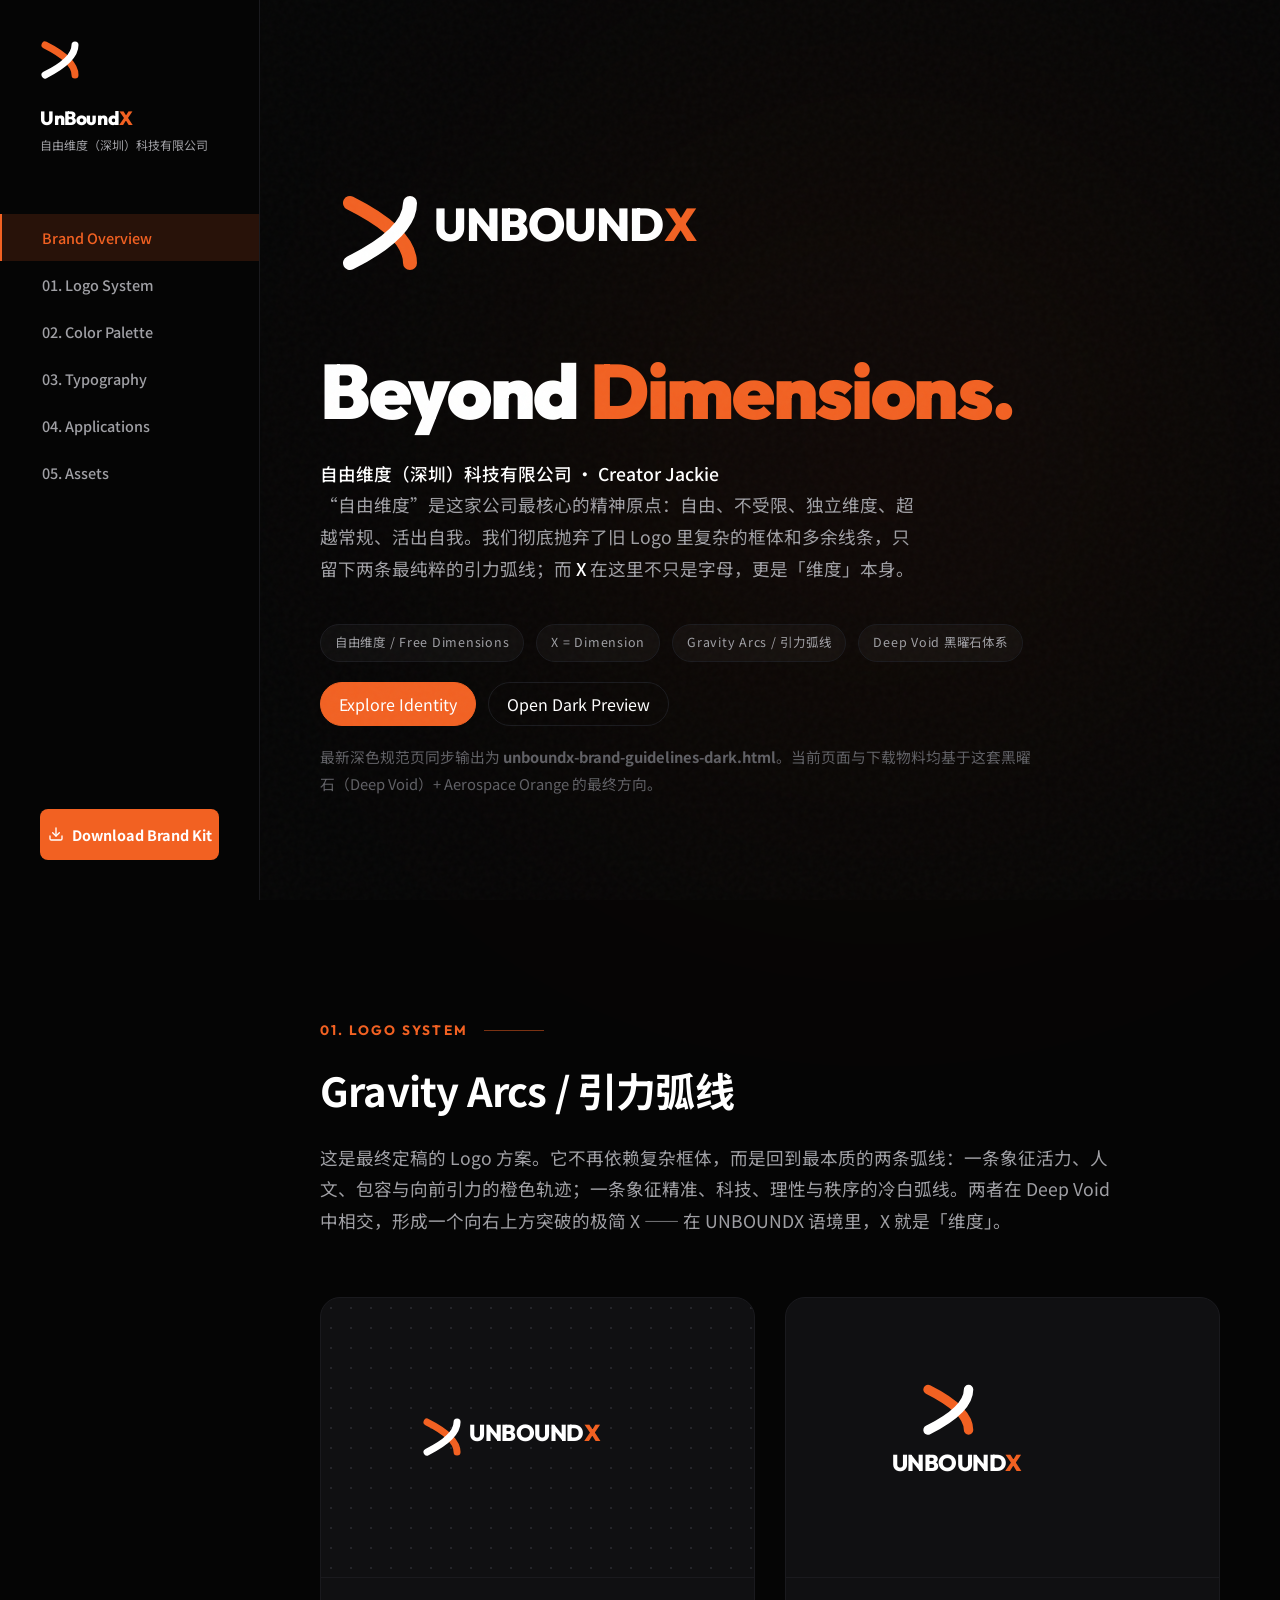
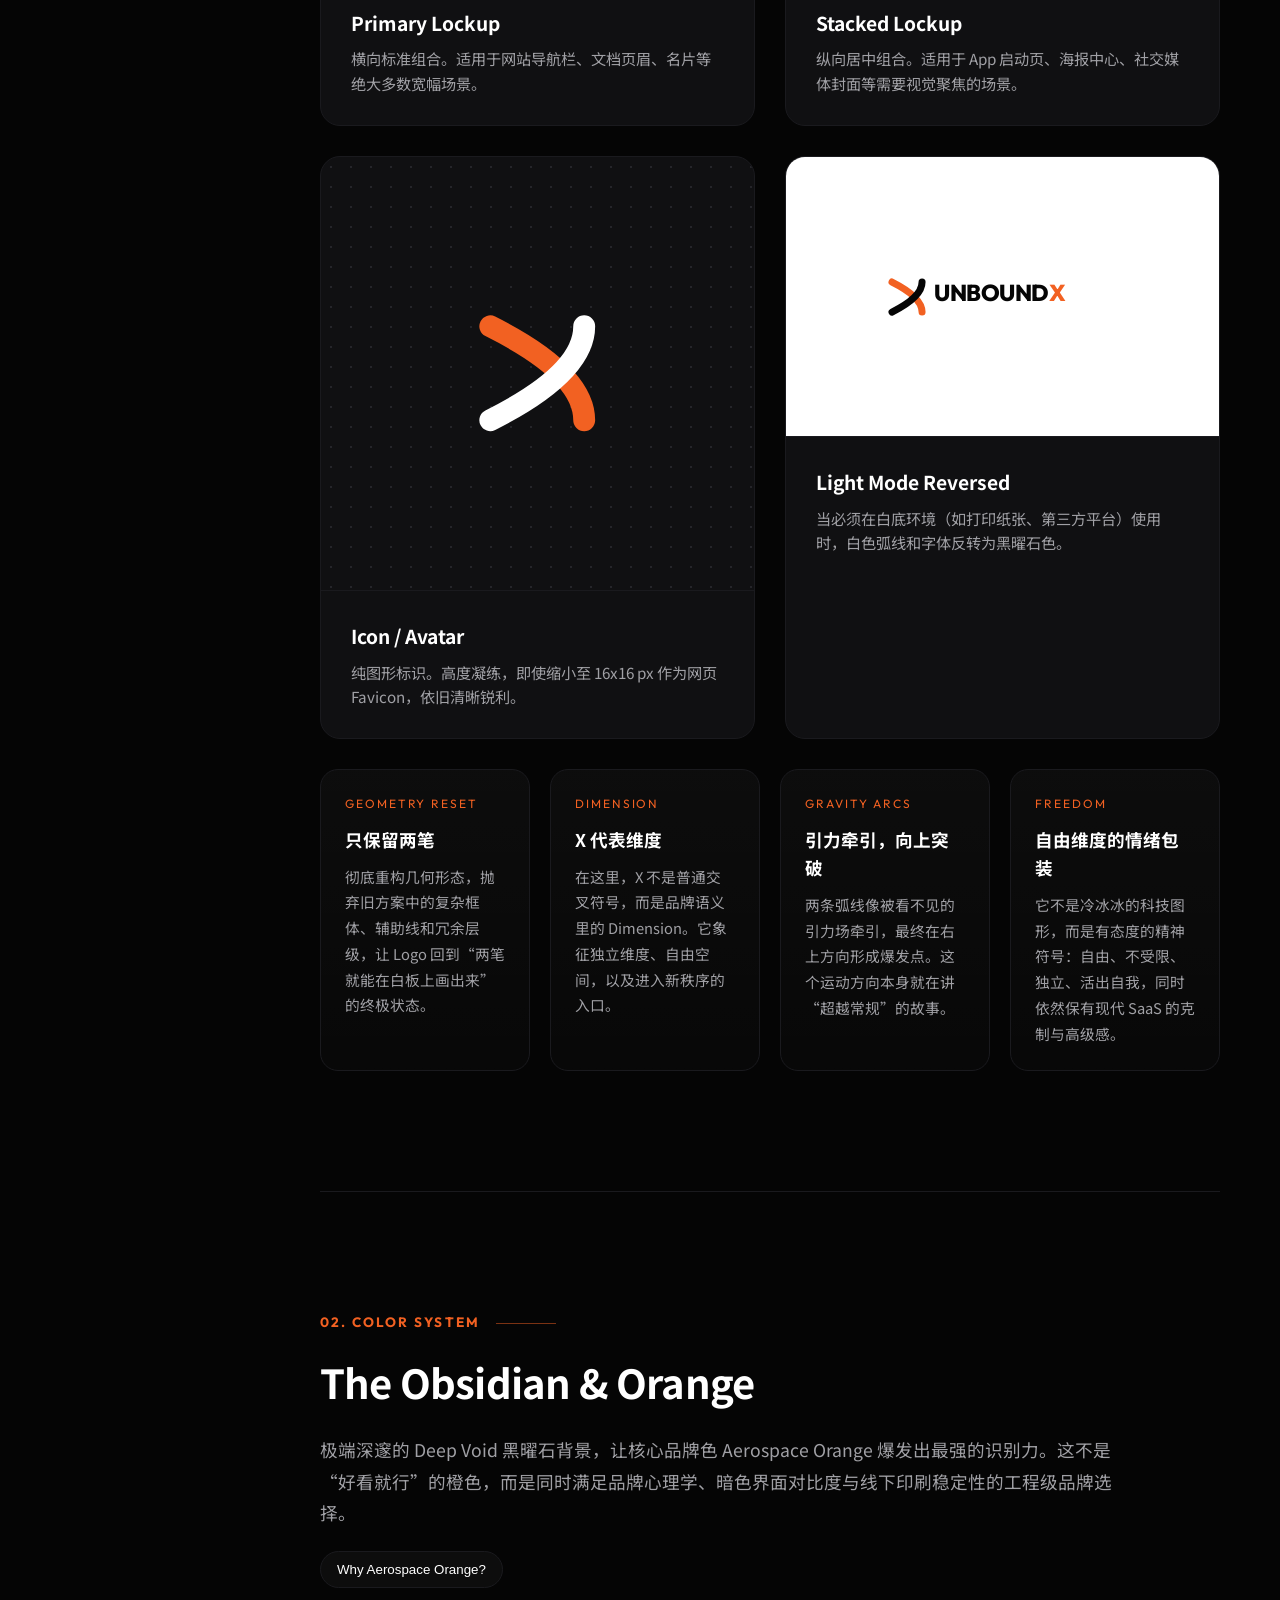
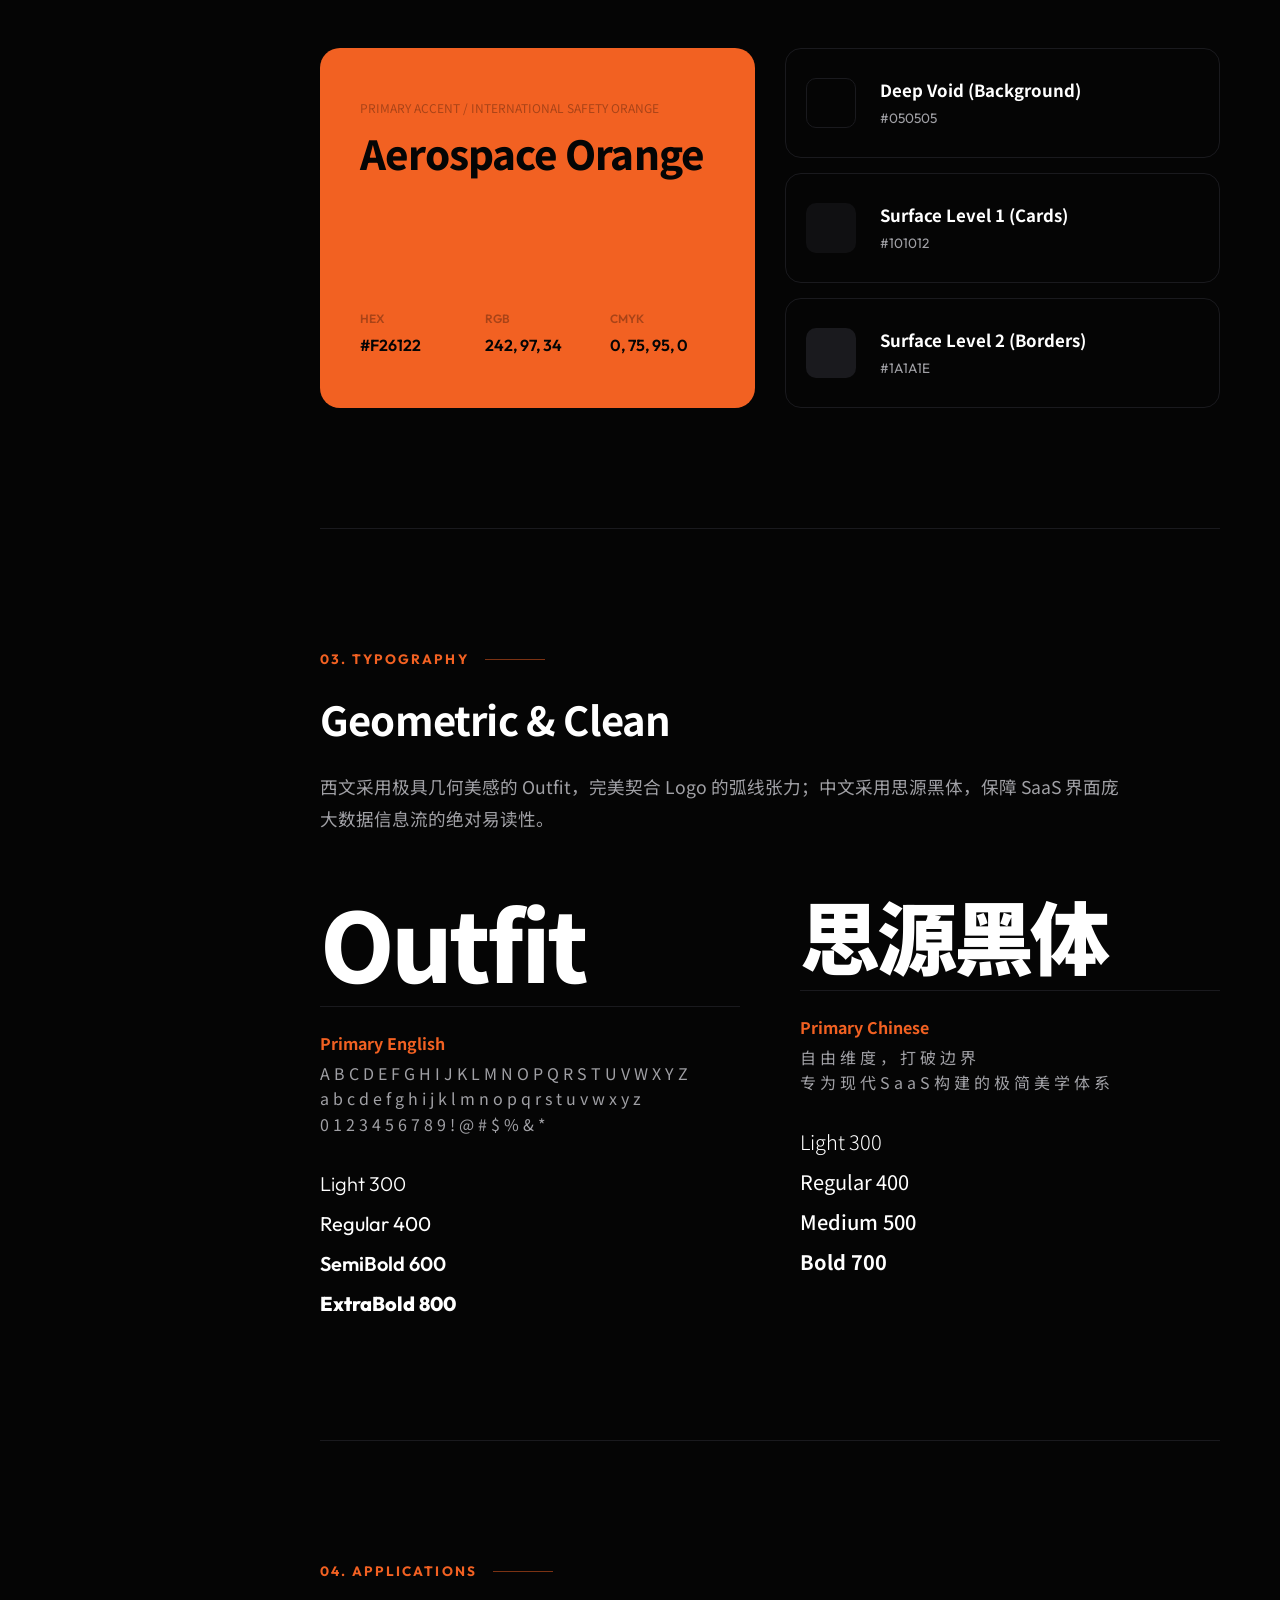
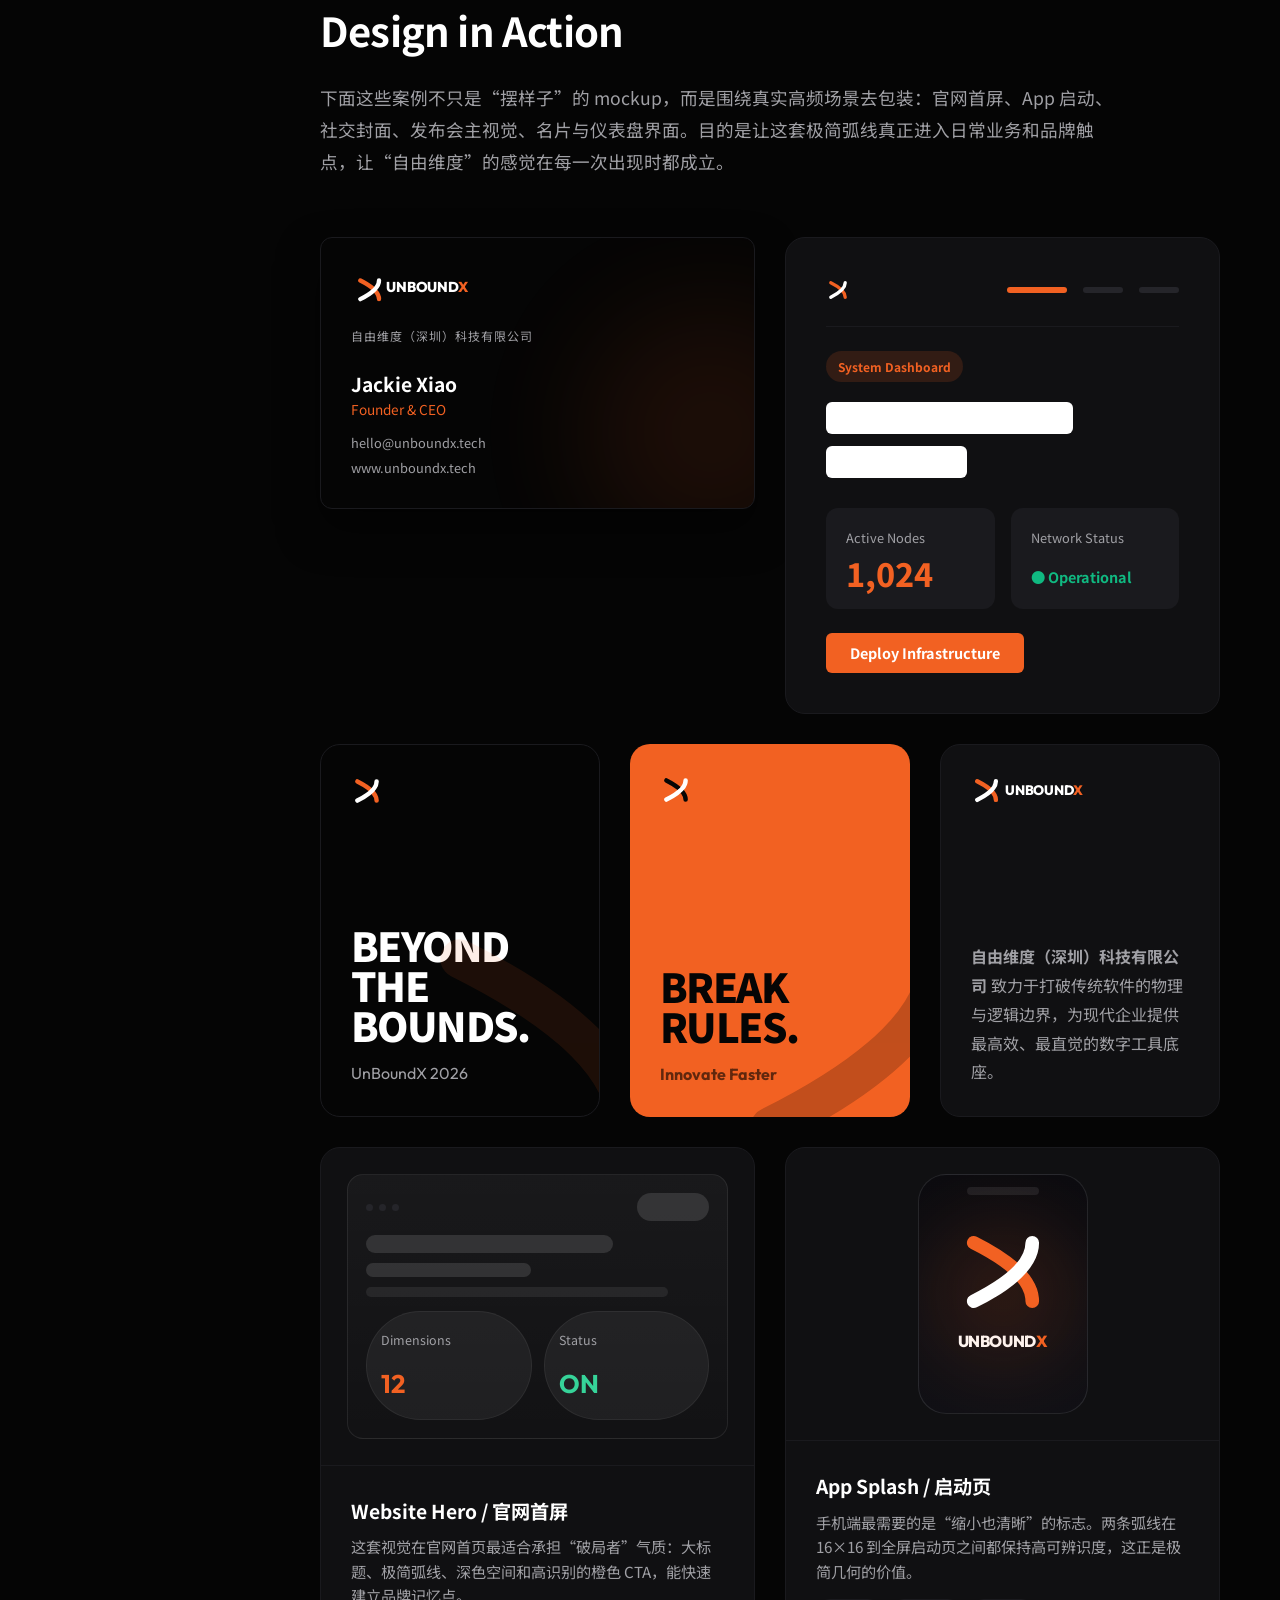
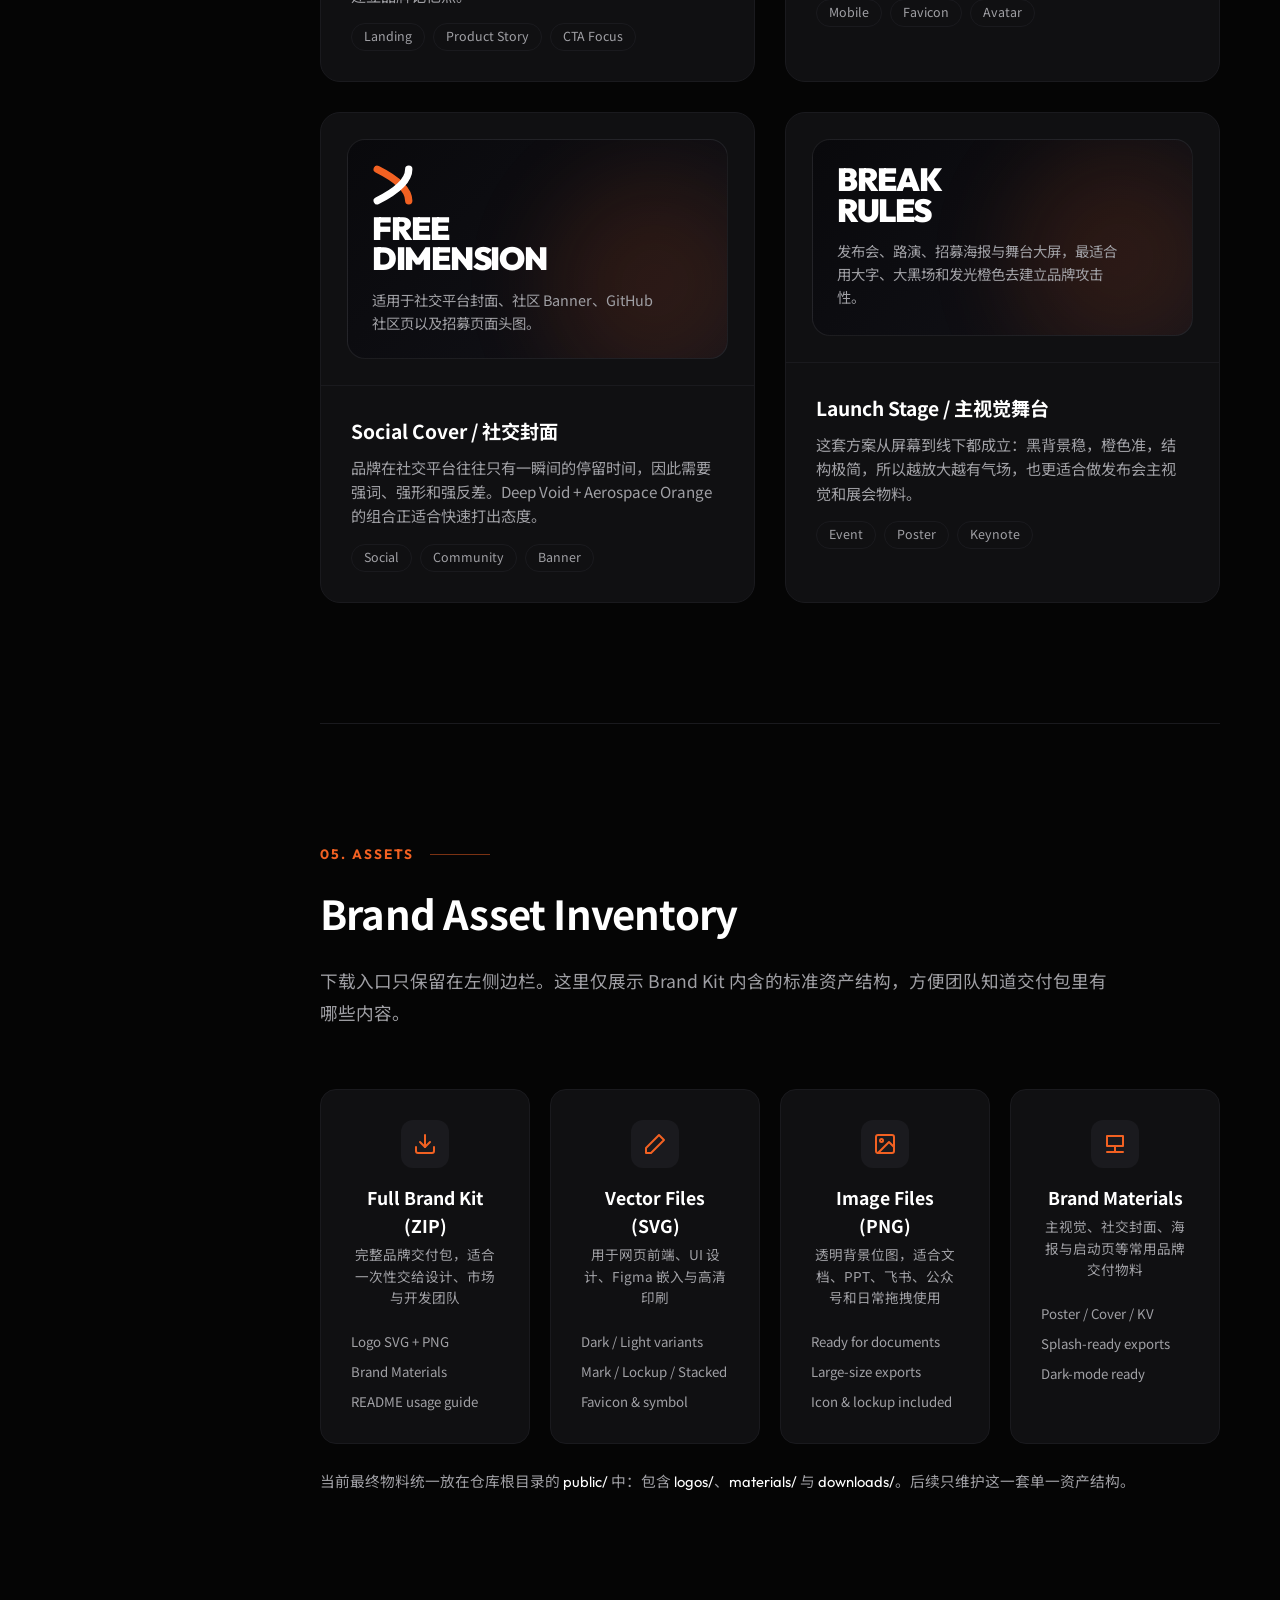
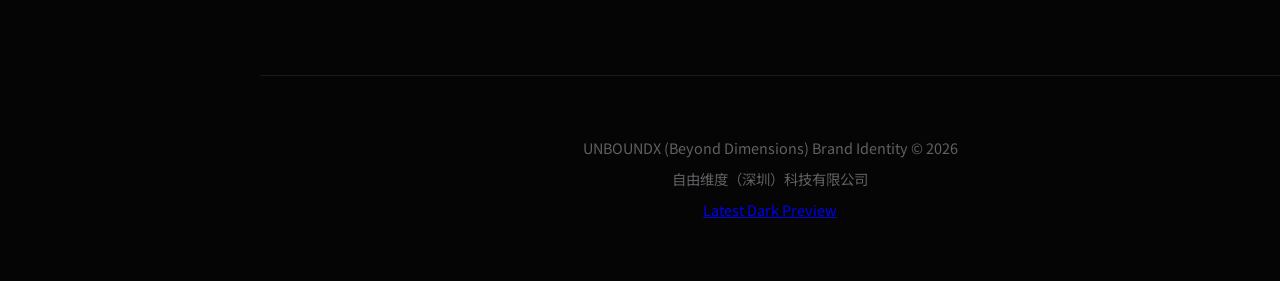
==== public/index.html @ 0da14119 "fix: sync deploy pages into public output" ====
<!DOCTYPE html>
<html lang="zh-CN">
<head>
  <meta charset="UTF-8">
  <meta name="viewport" content="width=device-width, initial-scale=1.0">
  <title>UNBOUNDX 自由维度 | Gravity Arcs Brand Guidelines</title>
  <meta name="description" content="UNBOUNDX 自由维度深色品牌规范：Gravity Arcs 引力弧线 Logo、Aerospace Orange 色彩体系、应用案例与完整 Brand Kit 下载。">
  <link rel="icon" href="./favicon.svg" type="image/svg+xml">
  <link rel="preconnect" href="https://fonts.googleapis.com">
  <link rel="preconnect" href="https://fonts.gstatic.com" crossorigin>
  <link href="https://fonts.googleapis.com/css2?family=Outfit:wght@300;400;500;700;800;900&family=Noto+Sans+SC:wght@300;400;500;700;900&display=swap" rel="stylesheet">
  <style>
    :root {
      /* Brand Core Colors */
      --brand-accent: #F26122; /* Aerospace Orange */
      --brand-accent-glow: rgba(242, 97, 34, 0.15);
      
      /* Dark Theme Architecture */
      --bg-void: #050505;     /* Purest dark background */
      --surface-1: #101012;   /* Elevated cards */
      --surface-2: #1A1A1E;   /* Borders, inputs, subtle dividers */
      --surface-3: #25252A;   /* Hover states */
      
      /* Text Colors */
      --text-primary: #FFFFFF;
      --text-secondary: #A0A0A5;
      --text-tertiary: #606065;
      
      /* Typography */
      --font-en: 'Outfit', -apple-system, BlinkMacSystemFont, sans-serif;
      --font-cn: 'Noto Sans SC', -apple-system, BlinkMacSystemFont, sans-serif;
      
      --max-width: 1200px;
      --sidebar-width: 260px;
    }

    * { box-sizing: border-box; margin: 0; padding: 0; }
    html { scroll-behavior: smooth; }

    body {
      font-family: var(--font-cn);
      background-color: var(--bg-void);
      color: var(--text-primary);
      line-height: 1.6;
      -webkit-font-smoothing: antialiased;
      overflow-x: hidden;
      display: flex;
    }

    /* Subtle Film Grain Noise for SaaS Premium Texture */
    body::before {
      content: ""; 
      position: fixed; inset: 0;
      background-image: url("data:image/svg+xml,%3Csvg viewBox='0 0 200 200' xmlns='http://www.w3.org/2000/svg'%3E%3Cfilter id='noiseFilter'%3E%3CfeTurbulence type='fractalNoise' baseFrequency='0.85' numOctaves='3' stitchTiles='stitch'/%3E%3C/filter%3E%3Crect width='100%25' height='100%25' filter='url(%23noiseFilter)' opacity='0.03'/%3E%3C/svg%3E");
      pointer-events: none; z-index: 50;
    }

    /* === Sidebar Navigation === */
    .sidebar {
      width: var(--sidebar-width);
      height: 100vh;
      position: fixed;
      top: 0; left: 0;
      background: var(--bg-void);
      border-right: 1px solid var(--surface-2);
      padding: 40px 0;
      display: flex;
      flex-direction: column;
      z-index: 100;
    }

    .sidebar-brand {
      padding: 0 40px;
      margin-bottom: 60px;
    }

    .sidebar-brand svg {
      width: 40px; height: 40px;
      margin-bottom: 16px;
    }

    .sidebar-brand-name {
      font-family: var(--font-en);
      font-size: 1.2rem; font-weight: 800;
      letter-spacing: -0.02em;
    }
    .sidebar-brand-name span { color: var(--brand-accent); }
    .sidebar-brand-sub {
      font-size: 0.75rem; color: var(--text-secondary);
      margin-top: 4px; line-height: 1.4;
    }

    .nav-menu {
      list-style: none;
      display: flex; flex-direction: column;
      flex: 1;
    }

    .nav-item a {
      display: block;
      padding: 12px 40px;
      color: var(--text-secondary);
      text-decoration: none;
      font-size: 0.9rem;
      font-weight: 500;
      transition: all 0.2s ease;
      border-left: 2px solid transparent;
    }

    .nav-item a:hover {
      color: var(--text-primary);
      background: var(--surface-1);
    }

    .nav-item a.active {
      color: var(--brand-accent);
      border-left-color: var(--brand-accent);
      background: var(--brand-accent-glow);
    }

    .sidebar-footer {
      padding: 0 40px;
      margin-top: auto;
    }

    .btn-download {
      display: flex; align-items: center; justify-content: center; gap: 8px;
      width: 100%; padding: 14px 0;
      background: var(--brand-accent); color: var(--text-primary);
      border-radius: 8px; font-weight: 700; font-size: 0.9rem;
      text-decoration: none; transition: background 0.2s;
    }
    .btn-download:hover { background: #D9541B; }

    /* === Main Content Area === */
    .main-content {
      margin-left: var(--sidebar-width);
      flex: 1;
      position: relative;
      z-index: 1;
    }

    .container {
      max-width: var(--max-width);
      margin: 0 auto; padding: 0 60px;
    }

    /* === Hero Section === */
    .hero {
      min-height: 100vh;
      display: flex; flex-direction: column;
      justify-content: center; align-items: flex-start;
      position: relative;
      padding-top: 60px;
    }

    .hero::after {
      content: ''; position: absolute;
      width: 600px; height: 600px;
      background: var(--brand-accent);
      filter: blur(200px); opacity: 0.08;
      z-index: -1; top: 50%; right: 10%;
      transform: translateY(-50%);
      border-radius: 50%;
    }

    .hero-logo-stage {
      width: 100%; max-width: 500px;
      margin-bottom: 40px;
    }

    .hero-title {
      font-family: var(--font-en);
      font-size: clamp(3rem, 6vw, 5.5rem);
      font-weight: 900; letter-spacing: -0.03em;
      line-height: 1.1; margin-bottom: 24px;
    }
    
    .hero-title span { color: var(--brand-accent); }

    .hero-subtitle {
      font-size: 1.1rem; color: var(--text-secondary);
      line-height: 1.8; max-width: 600px;
      font-weight: 400; margin-bottom: 40px;
    }
    .hero-subtitle strong { color: var(--text-primary); font-weight: 500; }
    .hero-pills,
    .hero-actions {
      display: flex;
      flex-wrap: wrap;
      gap: 12px;
    }
    .hero-pills {
      margin-bottom: 20px;
    }
    .hero-pill {
      padding: 8px 14px;
      border-radius: 999px;
      border: 1px solid var(--surface-2);
      background: rgba(255,255,255,0.03);
      color: var(--text-secondary);
      font-size: 0.78rem;
      letter-spacing: 0.06em;
    }
    .hero-actions {
      margin-bottom: 18px;
    }
    .hero-link {
      display: inline-flex;
      align-items: center;
      justify-content: center;
      min-height: 44px;
      padding: 0 18px;
      border-radius: 999px;
      border: 1px solid var(--surface-2);
      color: var(--text-primary);
      text-decoration: none;
      background: transparent;
      transition: all 0.2s ease;
    }
    .hero-link:hover {
      background: var(--surface-2);
    }
    .hero-link-primary {
      background: var(--brand-accent);
      border-color: var(--brand-accent);
      color: var(--text-primary);
    }
    .hero-link-primary:hover {
      background: #D9541B;
      border-color: #D9541B;
    }
    .hero-note {
      max-width: 720px;
      color: var(--text-tertiary);
      font-size: 0.92rem;
      line-height: 1.8;
    }

    /* === Section General === */
    section { padding: 120px 0; border-bottom: 1px solid var(--surface-2); }
    
    .section-header { margin-bottom: 60px; }
    
    .section-tag {
      font-family: var(--font-en);
      font-size: 0.85rem; font-weight: 700;
      color: var(--brand-accent); letter-spacing: 0.15em;
      text-transform: uppercase; margin-bottom: 16px;
      display: flex; align-items: center; gap: 16px;
    }
    .section-tag::after { content: ''; height: 1px; width: 60px; background: var(--brand-accent); opacity: 0.5; }
    
    .section-title {
      font-size: 2.5rem; font-weight: 700;
      letter-spacing: -0.02em; margin-bottom: 20px;
    }
    
    .section-desc {
      font-size: 1.1rem; color: var(--text-secondary);
      max-width: 800px; line-height: 1.8;
    }
    .section-utility {
      margin-top: 22px;
    }
    .info-button {
      appearance: none;
      border: 1px solid var(--surface-2);
      background: rgba(255,255,255,0.03);
      color: var(--text-primary);
      padding: 10px 16px;
      border-radius: 999px;
      cursor: pointer;
      transition: all 0.2s ease;
    }
    .info-button:hover {
      border-color: var(--brand-accent);
      color: var(--brand-accent);
    }

    /* === Logo System === */
    .logo-grid {
      display: grid; grid-template-columns: repeat(2, 1fr); gap: 30px;
    }
    .story-grid {
      display: grid;
      grid-template-columns: repeat(4, 1fr);
      gap: 20px;
      margin-top: 30px;
    }
    .story-card {
      background: linear-gradient(180deg, rgba(255,255,255,0.03), rgba(255,255,255,0.01));
      border: 1px solid var(--surface-2);
      border-radius: 18px;
      padding: 24px;
    }
    .story-kicker {
      color: var(--brand-accent);
      font-size: 0.75rem;
      letter-spacing: 0.16em;
      text-transform: uppercase;
      font-family: var(--font-en);
      margin-bottom: 12px;
    }
    .story-title {
      font-size: 1.1rem;
      font-weight: 700;
      margin-bottom: 10px;
    }
    .story-copy {
      color: var(--text-secondary);
      font-size: 0.92rem;
      line-height: 1.75;
    }
    
    .card {
      background: var(--surface-1);
      border: 1px solid var(--surface-2);
      border-radius: 20px; overflow: hidden;
      display: flex; flex-direction: column;
    }
    
    .card-stage {
      padding: 60px; display: flex;
      justify-content: center; align-items: center;
      border-bottom: 1px solid var(--surface-2);
      min-height: 280px; position: relative;
    }

    .card-stage.pattern-bg {
      background-image: radial-gradient(var(--surface-3) 1px, transparent 1px);
      background-size: 20px 20px;
    }

    .card-info { padding: 30px; }
    
    .card-title { font-size: 1.2rem; font-weight: 700; margin-bottom: 8px; }
    .card-desc { color: var(--text-secondary); font-size: 0.95rem; line-height: 1.6; }

    /* === Color System === */
    .color-grid { display: grid; grid-template-columns: 1fr 1fr; gap: 30px; }

    .color-main-card {
      background: var(--brand-accent); border-radius: 20px;
      padding: 50px 40px; color: var(--bg-void);
      display: flex; flex-direction: column; justify-content: space-between;
      min-height: 360px;
    }
    
    .color-main-name { font-size: 2.5rem; font-weight: 800; letter-spacing: -0.02em; }
    
    .color-values {
      display: grid; grid-template-columns: repeat(3, 1fr); gap: 20px;
      font-family: var(--font-en); font-weight: 600; font-size: 1rem;
    }
    .color-val-label { font-size: 0.75rem; text-transform: uppercase; opacity: 0.6; margin-bottom: 4px; }

    .color-neutrals { display: grid; grid-template-rows: repeat(3, 1fr); gap: 15px; }
    
    .neutral-row {
      border-radius: 16px; border: 1px solid var(--surface-2);
      display: flex; align-items: center; padding: 20px;
    }
    .neutral-swatch { width: 50px; height: 50px; border-radius: 10px; margin-right: 24px; }
    .neutral-info { flex: 1; }
    .neutral-name { font-weight: 700; font-size: 1.05rem; margin-bottom: 4px; }
    .neutral-hex { font-family: var(--font-en); color: var(--text-secondary); font-size: 0.85rem; }

    /* === Typography === */
    .typo-section { display: grid; grid-template-columns: 1fr 1fr; gap: 60px; }
    
    .typo-display {
      font-size: 6rem; line-height: 1; font-weight: 800;
      letter-spacing: -0.04em; color: var(--text-primary);
      margin-bottom: 16px;
    }
    
    .typo-display.cn { font-size: 5rem; font-weight: 900; }
    
    .typo-details {
      display: flex; justify-content: space-between;
      padding-top: 24px; border-top: 1px solid var(--surface-2);
    }
    
    .typo-weights {
      display: flex; flex-direction: column; gap: 8px;
      font-size: 1.25rem;
    }

    /* === Design Language & UI === */
    .ui-grid { display: grid; grid-template-columns: 1fr 1fr; gap: 30px; }
    
    .ui-card {
      background: var(--surface-1); border: 1px solid var(--surface-2);
      border-radius: 20px; padding: 40px; position: relative; overflow: hidden;
    }

    /* Mockup Elements */
    .mock-header {
      display: flex; justify-content: space-between; align-items: center;
      padding-bottom: 24px; border-bottom: 1px solid var(--surface-2); margin-bottom: 24px;
    }
    .mock-nav { display: flex; gap: 16px; }
    .mock-nav-item { width: 40px; height: 6px; background: var(--surface-3); border-radius: 3px; }
    .mock-nav-item.active { background: var(--brand-accent); width: 60px; }
    
    .mock-badge { 
      display: inline-block; padding: 6px 12px; border-radius: 20px;
      background: var(--brand-accent-glow); color: var(--brand-accent);
      font-size: 0.75rem; font-weight: 700; margin-bottom: 20px;
    }
    .mock-h1 { width: 70%; height: 32px; background: var(--text-primary); border-radius: 6px; margin-bottom: 12px; }
    .mock-h1.short { width: 40%; }
    .mock-p { width: 60%; height: 10px; background: var(--text-secondary); border-radius: 5px; margin-bottom: 10px; }
    
    .mock-btn { 
      display: inline-flex; align-items: center; justify-content: center;
      padding: 0 24px; height: 40px; border-radius: 6px;
      background: var(--brand-accent); color: var(--text-primary);
      font-weight: 700; font-size: 0.9rem; margin-top: 24px;
    }

    .mock-card-grid { display: grid; grid-template-columns: 1fr 1fr; gap: 16px; margin-top: 30px; }
    .mock-stat { 
      background: var(--surface-2); padding: 20px; border-radius: 12px;
      display: flex; flex-direction: column; gap: 8px;
    }
    .mock-stat-num { font-size: 2rem; font-weight: 800; color: var(--brand-accent); line-height: 1; }
    .mock-stat-label { color: var(--text-secondary); font-size: 0.8rem; }

    /* Business Card Mockup */
    .biz-card {
      width: 100%; aspect-ratio: 1.6;
      background: var(--bg-void); border: 1px solid var(--surface-2);
      border-radius: 12px; padding: 30px;
      display: flex; flex-direction: column; justify-content: space-between;
      position: relative; overflow: hidden;
      box-shadow: 0 20px 40px rgba(0,0,0,0.5);
    }
    .biz-card::after {
      content: ''; position: absolute; right: -20%; bottom: -20%;
      width: 60%; aspect-ratio: 1; border-radius: 50%;
      background: var(--brand-accent); filter: blur(60px); opacity: 0.1;
    }

    /* === Posters === */
    .poster-grid { display: grid; grid-template-columns: repeat(3, 1fr); gap: 30px; }
    .poster {
      aspect-ratio: 3/4; border-radius: 20px; overflow: hidden;
      position: relative; display: flex; flex-direction: column;
      padding: 30px; border: 1px solid var(--surface-2);
    }
    .poster-1 { background: var(--bg-void); }
    .poster-2 { background: var(--brand-accent); color: var(--bg-void); border: none; }
    .poster-3 { background: var(--surface-1); }

    .poster-logo { width: 32px; margin-bottom: auto; }
    .poster-title { font-size: 2.5rem; font-weight: 900; line-height: 1; letter-spacing: -0.04em; margin-bottom: 16px; }
    .poster-graphic { position: absolute; right: -20%; bottom: -10%; width: 80%; opacity: 0.1; }
    .poster-2 .poster-graphic { opacity: 0.2; stroke: var(--bg-void); }
    .case-grid {
      display: grid;
      grid-template-columns: repeat(2, 1fr);
      gap: 30px;
      margin-top: 30px;
    }
    .case-preview {
      min-height: 250px;
      align-items: stretch;
      padding: 26px;
    }
    .case-tags {
      display: flex;
      flex-wrap: wrap;
      gap: 8px;
      margin-top: 16px;
    }
    .case-tag {
      display: inline-flex;
      align-items: center;
      height: 28px;
      padding: 0 12px;
      border-radius: 999px;
      border: 1px solid var(--surface-2);
      color: var(--text-secondary);
      font-size: 0.78rem;
    }
    .mini-shell {
      width: 100%;
      height: 100%;
      border-radius: 16px;
      border: 1px solid rgba(255,255,255,0.08);
      background: linear-gradient(180deg, rgba(255,255,255,0.04), rgba(255,255,255,0.01));
      padding: 18px;
      display: flex;
      flex-direction: column;
      gap: 14px;
      justify-content: space-between;
    }
    .mini-topline {
      display: flex;
      justify-content: space-between;
      align-items: center;
      gap: 12px;
    }
    .mini-dots {
      display: flex;
      gap: 6px;
    }
    .mini-dots span {
      width: 7px;
      height: 7px;
      border-radius: 50%;
      background: var(--surface-3);
    }
    .mini-lines {
      display: grid;
      gap: 10px;
    }
    .mini-lines span,
    .mini-stat,
    .mini-chip {
      border-radius: 999px;
      background: rgba(255,255,255,0.12);
    }
    .mini-lines span:nth-child(1) { width: 72%; height: 18px; }
    .mini-lines span:nth-child(2) { width: 48%; height: 14px; }
    .mini-lines span:nth-child(3) { width: 88%; height: 10px; opacity: 0.6; }
    .mini-stat-grid {
      display: grid;
      grid-template-columns: repeat(2, 1fr);
      gap: 12px;
    }
    .mini-stat {
      min-height: 86px;
      padding: 14px;
      background: rgba(255,255,255,0.06);
      border: 1px solid rgba(255,255,255,0.06);
    }
    .mini-stat strong {
      display: block;
      color: var(--brand-accent);
      font-family: var(--font-en);
      font-size: 1.6rem;
      margin-top: 12px;
    }
    .mini-stat span {
      color: var(--text-secondary);
      font-size: 0.78rem;
    }
    .phone-shell {
      width: 170px;
      height: 240px;
      margin: 0 auto;
      border-radius: 28px;
      border: 1px solid rgba(255,255,255,0.1);
      background: linear-gradient(180deg, #0C0C10, #111116);
      padding: 18px;
      display: flex;
      flex-direction: column;
      align-items: center;
      justify-content: center;
      gap: 18px;
      position: relative;
      overflow: hidden;
    }
    .phone-shell::before {
      content: "";
      position: absolute;
      top: 12px;
      left: 50%;
      transform: translateX(-50%);
      width: 72px;
      height: 8px;
      border-radius: 999px;
      background: rgba(255,255,255,0.08);
    }
    .phone-shell svg {
      width: 78px;
      position: relative;
      z-index: 1;
    }
    .phone-shell::after {
      content: "";
      position: absolute;
      width: 140px;
      height: 140px;
      border-radius: 50%;
      background: var(--brand-accent);
      opacity: 0.15;
      filter: blur(42px);
    }
    .cover-shell,
    .stage-shell {
      width: 100%;
      height: 100%;
      border-radius: 18px;
      padding: 24px;
      border: 1px solid rgba(255,255,255,0.08);
      position: relative;
      overflow: hidden;
      background: linear-gradient(135deg, #09090C 0%, #121218 100%);
    }
    .cover-shell::after,
    .stage-shell::after {
      content: "";
      position: absolute;
      right: -10%;
      bottom: -16%;
      width: 220px;
      height: 220px;
      border-radius: 50%;
      background: var(--brand-accent);
      opacity: 0.12;
      filter: blur(46px);
    }
    .cover-title,
    .stage-title {
      position: relative;
      z-index: 1;
      font-family: var(--font-en);
      font-size: 2rem;
      line-height: 0.95;
      font-weight: 900;
      letter-spacing: -0.04em;
      max-width: 8ch;
    }
    .cover-sub,
    .stage-sub {
      position: relative;
      z-index: 1;
      margin-top: 14px;
      color: var(--text-secondary);
      font-size: 0.9rem;
      max-width: 18rem;
    }

    /* === Downloads Section === */
    .download-grid {
      display: grid; grid-template-columns: repeat(4, 1fr); gap: 20px; margin-top: 40px;
    }
    .dl-card {
      background: var(--surface-1); border: 1px solid var(--surface-2);
      border-radius: 16px; padding: 30px; display: flex; flex-direction: column;
      align-items: center; text-align: center; gap: 16px;
      transition: border-color 0.2s;
    }
    .dl-card:hover { border-color: var(--brand-accent); }
    .dl-icon { width: 48px; height: 48px; background: var(--surface-2); border-radius: 12px; display: flex; align-items: center; justify-content: center; color: var(--brand-accent); }
    .dl-list {
      list-style: none;
      display: grid;
      gap: 8px;
      width: 100%;
      text-align: left;
      color: var(--text-secondary);
      font-size: 0.83rem;
      line-height: 1.65;
      margin-top: -4px;
    }
    .dl-note {
      margin-top: 24px;
      color: var(--text-secondary);
      font-size: 0.92rem;
      line-height: 1.8;
    }
    .dl-note code {
      font-family: var(--font-en);
      color: var(--text-primary);
    }
    .brand-dialog {
      width: min(820px, calc(100vw - 32px));
      border: 1px solid var(--surface-2);
      border-radius: 24px;
      padding: 0;
      background: var(--surface-1);
      color: var(--text-primary);
    }
    .brand-dialog::backdrop {
      background: rgba(0,0,0,0.74);
      backdrop-filter: blur(8px);
    }
    .dialog-shell {
      padding: 30px;
    }
    .dialog-head {
      display: flex;
      justify-content: space-between;
      align-items: start;
      gap: 20px;
      margin-bottom: 24px;
    }
    .dialog-title {
      font-size: 1.8rem;
      font-weight: 800;
      letter-spacing: -0.03em;
    }
    .dialog-close {
      appearance: none;
      border: 1px solid var(--surface-3);
      background: transparent;
      color: var(--text-primary);
      width: 40px;
      height: 40px;
      border-radius: 50%;
      cursor: pointer;
      font-size: 1.2rem;
    }
    .dialog-grid {
      display: grid;
      grid-template-columns: repeat(3, 1fr);
      gap: 16px;
    }
    .dialog-point {
      border: 1px solid var(--surface-2);
      border-radius: 18px;
      padding: 18px;
      background: rgba(255,255,255,0.02);
    }
    .dialog-point strong {
      display: block;
      color: var(--brand-accent);
      margin-bottom: 10px;
      font-size: 0.92rem;
      letter-spacing: 0.06em;
      text-transform: uppercase;
      font-family: var(--font-en);
    }
    .dialog-point p {
      color: var(--text-secondary);
      font-size: 0.92rem;
      line-height: 1.75;
    }
    .dialog-summary {
      margin-top: 18px;
      color: var(--text-secondary);
      line-height: 1.8;
    }

    @media (max-width: 1024px) {
      .sidebar { display: none; }
      .main-content { margin-left: 0; }
      .logo-grid, .story-grid, .color-grid, .typo-section, .ui-grid, .poster-grid, .case-grid, .download-grid, .dialog-grid { grid-template-columns: 1fr; }
    }
  </style>
</head>
<body>

  <!-- ================= SIDEBAR NAVIGATION ================= -->
  <aside class="sidebar">
    <div class="sidebar-brand">
      <svg viewBox="0 0 80 80" xmlns="http://www.w3.org/2000/svg">
        <path d="M 10 10 Q 70 40 70 70" fill="none" stroke="var(--brand-accent)" stroke-width="14" stroke-linecap="round"/>
        <path d="M 10 70 Q 70 40 70 10" fill="none" stroke="var(--text-primary)" stroke-width="14" stroke-linecap="round"/>
      </svg>
      <div class="sidebar-brand-name">UnBound<span>X</span></div>
      <div class="sidebar-brand-sub">自由维度（深圳）科技有限公司</div>
    </div>

    <ul class="nav-menu">
      <li class="nav-item"><a href="#home" class="active">Brand Overview</a></li>
      <li class="nav-item"><a href="#logo">01. Logo System</a></li>
      <li class="nav-item"><a href="#colors">02. Color Palette</a></li>
      <li class="nav-item"><a href="#typography">03. Typography</a></li>
      <li class="nav-item"><a href="#applications">04. Applications</a></li>
      <li class="nav-item"><a href="#downloads">05. Assets</a></li>
    </ul>

    <div class="sidebar-footer">
      <a href="./downloads/UNBOUNDX_Brand_Kit.zip" class="btn-download" download>
        <svg width="16" height="16" viewBox="0 0 24 24" fill="none" stroke="currentColor" stroke-width="2" stroke-linecap="round" stroke-linejoin="round"><path d="M21 15v4a2 2 0 0 1-2 2H5a2 2 0 0 1-2-2v-4"></path><polyline points="7 10 12 15 17 10"></polyline><line x1="12" y1="15" x2="12" y2="3"></line></svg>
        Download Brand Kit
      </a>
    </div>
  </aside>

  <!-- ================= MAIN CONTENT ================= -->
  <div class="main-content">
    
    <!-- === HERO === -->
    <div id="home" class="hero container">
      <div class="hero-logo-stage">
        <svg viewBox="-10 -10 500 140" xmlns="http://www.w3.org/2000/svg" style="width:100%; height:auto;">
          <g transform="translate(10, 20)">
            <path d="M 10 10 Q 70 40 70 70" fill="none" stroke="var(--brand-accent)" stroke-width="14" stroke-linecap="round"/>
            <path d="M 10 70 Q 70 40 70 10" fill="none" stroke="var(--text-primary)" stroke-width="14" stroke-linecap="round"/>
          </g>
          <g transform="translate(104, 68)">
            <text x="0" y="0" font-family="'Outfit', sans-serif" font-weight="800" font-size="46" fill="var(--text-primary)" letter-spacing="-0.02em">UNBOUND<tspan fill="var(--brand-accent)">X</tspan></text>
          </g>
        </svg>
      </div>
      <div class="hero-title">Beyond <span>Dimensions.</span></div>
      <div class="hero-subtitle">
        <strong>自由维度（深圳）科技有限公司 · Creator Jackie</strong><br>
        “自由维度”是这家公司最核心的精神原点：自由、不受限、独立维度、超越常规、活出自我。我们彻底抛弃了旧 Logo 里复杂的框体和多余线条，只留下两条最纯粹的引力弧线；而 <strong>X</strong> 在这里不只是字母，更是「维度」本身。
      </div>
      <div class="hero-pills">
        <span class="hero-pill">自由维度 / Free Dimensions</span>
        <span class="hero-pill">X = Dimension</span>
        <span class="hero-pill">Gravity Arcs / 引力弧线</span>
        <span class="hero-pill">Deep Void 黑曜石体系</span>
      </div>
      <div class="hero-actions">
        <a href="#logo" class="hero-link hero-link-primary">Explore Identity</a>
        <a href="unboundx-brand-guidelines-dark.html" class="hero-link">Open Dark Preview</a>
      </div>
      <div class="hero-note">
        最新深色规范页同步输出为 <strong>unboundx-brand-guidelines-dark.html</strong>。当前页面与下载物料均基于这套黑曜石（Deep Void）+ Aerospace Orange 的最终方向。
      </div>
    </div>

    <div class="container">
      
      <!-- === LOGO SYSTEM === -->
      <section id="logo">
        <div class="section-header">
          <div class="section-tag">01. Logo System</div>
          <h2 class="section-title">Gravity Arcs / 引力弧线</h2>
          <p class="section-desc">这是最终定稿的 Logo 方案。它不再依赖复杂框体，而是回到最本质的两条弧线：一条象征活力、人文、包容与向前引力的橙色轨迹；一条象征精准、科技、理性与秩序的冷白弧线。两者在 Deep Void 中相交，形成一个向右上方突破的极简 X —— 在 UNBOUNDX 语境里，X 就是「维度」。</p>
        </div>

        <div class="logo-grid">
          <div class="card">
            <div class="card-stage pattern-bg">
              <svg viewBox="-10 -10 500 140" xmlns="http://www.w3.org/2000/svg" style="width: 80%;">
                <g transform="translate(10, 20)">
                  <path d="M 10 10 Q 70 40 70 70" fill="none" stroke="var(--brand-accent)" stroke-width="14" stroke-linecap="round"/>
                  <path d="M 10 70 Q 70 40 70 10" fill="none" stroke="var(--text-primary)" stroke-width="14" stroke-linecap="round"/>
                </g>
                <g transform="translate(104, 68)">
                  <text x="0" y="0" font-family="'Outfit', sans-serif" font-weight="800" font-size="46" fill="var(--text-primary)" letter-spacing="-0.02em">UNBOUND<tspan fill="var(--brand-accent)">X</tspan></text>
                </g>
              </svg>
            </div>
            <div class="card-info">
              <h3 class="card-title">Primary Lockup</h3>
              <p class="card-desc">横向标准组合。适用于网站导航栏、文档页眉、名片等绝大多数宽幅场景。</p>
            </div>
          </div>

          <div class="card">
            <div class="card-stage">
              <svg viewBox="-10 -10 380 180" xmlns="http://www.w3.org/2000/svg" style="width: 82%; height: auto;">
                <g transform="translate(60, 0)">
                  <path d="M 10 10 Q 70 40 70 70" fill="none" stroke="var(--brand-accent)" stroke-width="14" stroke-linecap="round"/>
                  <path d="M 10 70 Q 70 40 70 10" fill="none" stroke="var(--text-primary)" stroke-width="14" stroke-linecap="round"/>
                </g>
                <g transform="translate(16, 130)">
                  <text x="0" y="0" font-family="'Outfit', sans-serif" font-weight="800" font-size="34" fill="var(--text-primary)" letter-spacing="-0.02em">UNBOUND<tspan fill="var(--brand-accent)">X</tspan></text>
                </g>
              </svg>
            </div>
            <div class="card-info">
              <h3 class="card-title">Stacked Lockup</h3>
              <p class="card-desc">纵向居中组合。适用于 App 启动页、海报中心、社交媒体封面等需要视觉聚焦的场景。</p>
            </div>
          </div>

          <div class="card">
            <div class="card-stage pattern-bg">
              <svg viewBox="-10 -10 100 100" xmlns="http://www.w3.org/2000/svg" style="height: 50%;">
                <g transform="translate(0, 0)">
                  <path d="M 10 10 Q 70 40 70 70" fill="none" stroke="var(--brand-accent)" stroke-width="14" stroke-linecap="round"/>
                  <path d="M 10 70 Q 70 40 70 10" fill="none" stroke="var(--text-primary)" stroke-width="14" stroke-linecap="round"/>
                </g>
              </svg>
            </div>
            <div class="card-info">
              <h3 class="card-title">Icon / Avatar</h3>
              <p class="card-desc">纯图形标识。高度凝练，即使缩小至 16x16 px 作为网页 Favicon，依旧清晰锐利。</p>
            </div>
          </div>

          <div class="card">
            <div class="card-stage" style="background: var(--text-primary);">
              <svg viewBox="-10 -10 500 140" xmlns="http://www.w3.org/2000/svg" style="width: 80%;">
                <g transform="translate(10, 20)">
                  <path d="M 10 10 Q 70 40 70 70" fill="none" stroke="var(--brand-accent)" stroke-width="14" stroke-linecap="round"/>
                  <path d="M 10 70 Q 70 40 70 10" fill="none" stroke="var(--bg-void)" stroke-width="14" stroke-linecap="round"/>
                </g>
                <g transform="translate(104, 68)">
                  <text x="0" y="0" font-family="'Outfit', sans-serif" font-weight="800" font-size="46" fill="var(--bg-void)" letter-spacing="-0.02em">UNBOUND<tspan fill="var(--brand-accent)">X</tspan></text>
                </g>
              </svg>
            </div>
            <div class="card-info">
              <h3 class="card-title">Light Mode Reversed</h3>
              <p class="card-desc">当必须在白底环境（如打印纸张、第三方平台）使用时，白色弧线和字体反转为黑曜石色。</p>
            </div>
          </div>
        </div>

        <div class="story-grid">
          <article class="story-card">
            <div class="story-kicker">Geometry Reset</div>
            <h3 class="story-title">只保留两笔</h3>
            <p class="story-copy">彻底重构几何形态，抛弃旧方案中的复杂框体、辅助线和冗余层级，让 Logo 回到“两笔就能在白板上画出来”的终极状态。</p>
          </article>
          <article class="story-card">
            <div class="story-kicker">Dimension</div>
            <h3 class="story-title">X 代表维度</h3>
            <p class="story-copy">在这里，X 不是普通交叉符号，而是品牌语义里的 Dimension。它象征独立维度、自由空间，以及进入新秩序的入口。</p>
          </article>
          <article class="story-card">
            <div class="story-kicker">Gravity Arcs</div>
            <h3 class="story-title">引力牵引，向上突破</h3>
            <p class="story-copy">两条弧线像被看不见的引力场牵引，最终在右上方向形成爆发点。这个运动方向本身就在讲“超越常规”的故事。</p>
          </article>
          <article class="story-card">
            <div class="story-kicker">Freedom</div>
            <h3 class="story-title">自由维度的情绪包装</h3>
            <p class="story-copy">它不是冷冰冰的科技图形，而是有态度的精神符号：自由、不受限、独立、活出自我，同时依然保有现代 SaaS 的克制与高级感。</p>
          </article>
        </div>
      </section>

      <!-- === COLOR SYSTEM === -->
      <section id="colors">
        <div class="section-header">
          <div class="section-tag">02. Color System</div>
          <h2 class="section-title">The Obsidian & Orange</h2>
          <p class="section-desc">极端深邃的 Deep Void 黑曜石背景，让核心品牌色 Aerospace Orange 爆发出最强的识别力。这不是“好看就行”的橙色，而是同时满足品牌心理学、暗色界面对比度与线下印刷稳定性的工程级品牌选择。</p>
          <div class="section-utility">
            <button type="button" class="info-button" data-dialog-open="color-rationale-dialog">Why Aerospace Orange?</button>
          </div>
        </div>

        <div class="color-grid">
          <div class="color-main-card">
            <div>
              <div class="color-val-label" style="color: rgba(0,0,0,0.5);">Primary Accent / International Safety Orange</div>
              <div class="color-main-name">Aerospace Orange</div>
            </div>
            <div class="color-values">
              <div>
                <div class="color-val-label" style="color: rgba(0,0,0,0.5);">HEX</div>
                <div>#F26122</div>
              </div>
              <div>
                <div class="color-val-label" style="color: rgba(0,0,0,0.5);">RGB</div>
                <div>242, 97, 34</div>
              </div>
              <div>
                <div class="color-val-label" style="color: rgba(0,0,0,0.5);">CMYK</div>
                <div>0, 75, 95, 0</div>
              </div>
            </div>
          </div>

          <div class="color-neutrals">
            <div class="neutral-row">
              <div class="neutral-swatch" style="background: var(--bg-void); border: 1px solid var(--surface-2);"></div>
              <div class="neutral-info">
                <div class="neutral-name">Deep Void (Background)</div>
                <div class="neutral-hex">#050505</div>
              </div>
            </div>
            <div class="neutral-row">
              <div class="neutral-swatch" style="background: var(--surface-1);"></div>
              <div class="neutral-info">
                <div class="neutral-name">Surface Level 1 (Cards)</div>
                <div class="neutral-hex">#101012</div>
              </div>
            </div>
            <div class="neutral-row">
              <div class="neutral-swatch" style="background: var(--surface-2);"></div>
              <div class="neutral-info">
                <div class="neutral-name">Surface Level 2 (Borders)</div>
                <div class="neutral-hex">#1A1A1E</div>
              </div>
            </div>
          </div>
        </div>

        <dialog id="color-rationale-dialog" class="brand-dialog">
          <div class="dialog-shell">
            <div class="dialog-head">
              <div>
                <div class="section-tag" style="margin-bottom: 10px;">Color Strategy</div>
                <div class="dialog-title">Why we chose Aerospace Orange</div>
              </div>
              <button type="button" class="dialog-close" data-dialog-close="color-rationale-dialog">×</button>
            </div>
            <div class="dialog-grid">
              <article class="dialog-point">
                <strong>01 · 品牌心理学</strong>
                <p>蓝色太安全，绿色太生态，红色过于警报化。航天橙则在硬核科技与人文温度之间取得平衡，更像一个破局者品牌，而不是保守工具品牌。</p>
              </article>
              <article class="dialog-point">
                <strong>02 · Dark Mode 统治力</strong>
                <p>在 Deep Void 背景上，#F26122 具备极高视觉信噪比。它能在复杂数据界面和黑色舞台中迅速抓住注意力，降低用户寻找关键操作的成本。</p>
              </article>
              <article class="dialog-point">
                <strong>03 · CMYK 工程稳定性</strong>
                <p>它对应大约 `C:0 M:75 Y:95 K:0`，印刷时不容易发灰、发脏或失真。也就是说，线上网页、名片、展会背板和物料更容易保持统一。</p>
              </article>
            </div>
            <p class="dialog-summary">总结来说，Aerospace Orange 不只是一个主色，而是 UNBOUNDX “在未知维度中，提供清晰、安全且充满活力的指引”的视觉图腾。</p>
          </div>
        </dialog>
      </section>

      <!-- === TYPOGRAPHY === -->
      <section id="typography">
        <div class="section-header">
          <div class="section-tag">03. Typography</div>
          <h2 class="section-title">Geometric & Clean</h2>
          <p class="section-desc">西文采用极具几何美感的 Outfit，完美契合 Logo 的弧线张力；中文采用思源黑体，保障 SaaS 界面庞大数据信息流的绝对易读性。</p>
        </div>

        <div class="typo-section">
          <!-- English -->
          <div>
            <div class="typo-display">Outfit</div>
            <div class="typo-details">
              <div>
                <div style="color: var(--brand-accent); font-weight: 700; margin-bottom: 4px;">Primary English</div>
                <div style="color: var(--text-secondary);">A B C D E F G H I J K L M N O P Q R S T U V W X Y Z<br>a b c d e f g h i j k l m n o p q r s t u v w x y z<br>0 1 2 3 4 5 6 7 8 9 ! @ # $ % & *</div>
              </div>
            </div>
            <div class="typo-weights" style="margin-top: 30px; font-family: 'Outfit', sans-serif;">
              <div style="font-weight: 300;">Light 300</div>
              <div style="font-weight: 400;">Regular 400</div>
              <div style="font-weight: 600;">SemiBold 600</div>
              <div style="font-weight: 800;">ExtraBold 800</div>
            </div>
          </div>

          <!-- Chinese -->
          <div>
            <div class="typo-display cn" style="font-family: 'Noto Sans SC', sans-serif;">思源黑体</div>
            <div class="typo-details">
              <div>
                <div style="color: var(--brand-accent); font-weight: 700; margin-bottom: 4px;">Primary Chinese</div>
                <div style="color: var(--text-secondary);">自 由 维 度 ， 打 破 边 界<br>专 为 现 代 S a a S 构 建 的 极 简 美 学 体 系</div>
              </div>
            </div>
            <div class="typo-weights" style="margin-top: 30px; font-family: 'Noto Sans SC', sans-serif;">
              <div style="font-weight: 300;">Light 300</div>
              <div style="font-weight: 400;">Regular 400</div>
              <div style="font-weight: 500;">Medium 500</div>
              <div style="font-weight: 700;">Bold 700</div>
            </div>
          </div>
        </div>
      </section>

      <!-- === APPLICATIONS & MOCKUPS === -->
      <section id="applications">
        <div class="section-header">
          <div class="section-tag">04. Applications</div>
          <h2 class="section-title">Design in Action</h2>
          <p class="section-desc">下面这些案例不只是“摆样子”的 mockup，而是围绕真实高频场景去包装：官网首屏、App 启动、社交封面、发布会主视觉、名片与仪表盘界面。目的是让这套极简弧线真正进入日常业务和品牌触点，让“自由维度”的感觉在每一次出现时都成立。</p>
        </div>

        <div class="ui-grid">
          <!-- Business Card Mockup -->
          <div class="biz-card">
            <div>
              <svg viewBox="-10 -10 450 140" xmlns="http://www.w3.org/2000/svg" style="width: 140px;">
                <g transform="translate(10, 20)">
                  <path d="M 10 10 Q 70 40 70 70" fill="none" stroke="var(--brand-accent)" stroke-width="14" stroke-linecap="round"/>
                  <path d="M 10 70 Q 70 40 70 10" fill="none" stroke="var(--text-primary)" stroke-width="14" stroke-linecap="round"/>
                </g>
                <g transform="translate(104, 68)">
                  <text x="0" y="0" font-family="'Outfit', sans-serif" font-weight="800" font-size="46" fill="var(--text-primary)" letter-spacing="-0.02em">UNBOUND<tspan fill="var(--brand-accent)">X</tspan></text>
                </g>
              </svg>
              <div style="font-size: 0.75rem; color: var(--text-secondary); margin-top: 8px; letter-spacing: 1px;">自由维度（深圳）科技有限公司</div>
            </div>
            <div>
              <div style="font-size: 1.2rem; font-weight: 700;">Jackie Xiao</div>
              <div style="font-size: 0.85rem; color: var(--brand-accent); margin-bottom: 12px;">Founder & CEO</div>
              <div style="font-size: 0.8rem; color: var(--text-secondary); display: flex; flex-direction: column; gap: 4px;">
                <span>hello@unboundx.tech</span>
                <span>www.unboundx.tech</span>
              </div>
            </div>
          </div>

          <!-- UI Dashboard Mockup -->
          <div class="ui-card">
            <div class="mock-header">
              <svg viewBox="-10 -10 100 100" xmlns="http://www.w3.org/2000/svg" style="width: 24px;">
                <g transform="translate(0, 0)">
                  <path d="M 10 10 Q 70 40 70 70" fill="none" stroke="var(--brand-accent)" stroke-width="14" stroke-linecap="round"/>
                  <path d="M 10 70 Q 70 40 70 10" fill="none" stroke="var(--text-primary)" stroke-width="14" stroke-linecap="round"/>
                </g>
              </svg>
              <div class="mock-nav">
                <div class="mock-nav-item active"></div>
                <div class="mock-nav-item"></div>
                <div class="mock-nav-item"></div>
              </div>
            </div>
            
            <div class="mock-badge">System Dashboard</div>
            <div class="mock-h1"></div>
            <div class="mock-h1 short"></div>
            
            <div class="mock-card-grid">
              <div class="mock-stat">
                <div class="mock-stat-label">Active Nodes</div>
                <div class="mock-stat-num">1,024</div>
              </div>
              <div class="mock-stat">
                <div class="mock-stat-label">Network Status</div>
                <div style="color: #10B981; font-weight: 700; font-size: 0.9rem; margin-top: 8px;">● Operational</div>
              </div>
            </div>
            
            <div class="mock-btn">Deploy Infrastructure</div>
          </div>
        </div>

        <div class="poster-grid" style="margin-top: 30px;">
          <div class="poster poster-1">
            <svg class="poster-logo" viewBox="-10 -10 100 100" xmlns="http://www.w3.org/2000/svg">
              <path d="M 10 10 Q 70 40 70 70" fill="none" stroke="var(--brand-accent)" stroke-width="14" stroke-linecap="round"/>
              <path d="M 10 70 Q 70 40 70 10" fill="none" stroke="var(--text-primary)" stroke-width="14" stroke-linecap="round"/>
            </svg>
            <div class="poster-title">BEYOND<br>THE<br>BOUNDS.</div>
            <div style="color: var(--text-secondary); font-family: var(--font-en);">UnBoundX 2026</div>
            
            <svg class="poster-graphic" viewBox="0 0 80 80" xmlns="http://www.w3.org/2000/svg">
              <path d="M 10 10 Q 70 40 70 70" fill="none" stroke="var(--brand-accent)" stroke-width="14" stroke-linecap="round"/>
            </svg>
          </div>

          <div class="poster poster-2">
            <svg class="poster-logo" viewBox="-10 -10 100 100" xmlns="http://www.w3.org/2000/svg">
              <path d="M 10 10 Q 70 40 70 70" fill="none" stroke="var(--bg-void)" stroke-width="14" stroke-linecap="round"/>
              <path d="M 10 70 Q 70 40 70 10" fill="none" stroke="var(--text-primary)" stroke-width="14" stroke-linecap="round"/>
            </svg>
            <div class="poster-title" style="color: var(--bg-void);">BREAK<br>RULES.</div>
            <div style="color: rgba(0,0,0,0.6); font-family: var(--font-en); font-weight: 700;">Innovate Faster</div>
            
            <svg class="poster-graphic" viewBox="0 0 80 80" xmlns="http://www.w3.org/2000/svg">
              <path d="M 10 70 Q 70 40 70 10" fill="none" stroke="var(--bg-void)" stroke-width="14" stroke-linecap="round"/>
            </svg>
          </div>

          <div class="poster poster-3">
            <svg class="poster-logo" viewBox="-10 -10 450 140" xmlns="http://www.w3.org/2000/svg" style="width: 140px;">
              <g transform="translate(0, 0)">
                <path d="M 10 10 Q 70 40 70 70" fill="none" stroke="var(--brand-accent)" stroke-width="14" stroke-linecap="round"/>
                <path d="M 10 70 Q 70 40 70 10" fill="none" stroke="var(--text-primary)" stroke-width="14" stroke-linecap="round"/>
              </g>
              <g transform="translate(100, 53)">
                <text x="0" y="0" font-family="'Outfit', sans-serif" font-weight="800" font-size="44" fill="var(--text-primary)" letter-spacing="-0.02em">UNBOUND<tspan fill="var(--brand-accent)">X</tspan></text>
              </g>
            </svg>
            <div style="margin-top: auto; color: var(--text-secondary); line-height: 1.8;">
              <strong>自由维度（深圳）科技有限公司</strong> 致力于打破传统软件的物理与逻辑边界，为现代企业提供最高效、最直觉的数字工具底座。
            </div>
          </div>
        </div>

        <div class="case-grid">
          <article class="card">
            <div class="card-stage case-preview">
              <div class="mini-shell">
                <div class="mini-topline">
                  <div class="mini-dots"><span></span><span></span><span></span></div>
                  <div class="mini-chip" style="width: 72px; height: 28px;"></div>
                </div>
                <div class="mini-lines">
                  <span></span>
                  <span></span>
                  <span></span>
                </div>
                <div class="mini-stat-grid">
                  <div class="mini-stat"><span>Dimensions</span><strong>12</strong></div>
                  <div class="mini-stat"><span>Status</span><strong style="color:#36D399;">ON</strong></div>
                </div>
              </div>
            </div>
            <div class="card-info">
              <h3 class="card-title">Website Hero / 官网首屏</h3>
              <p class="card-desc">这套视觉在官网首页最适合承担“破局者”气质：大标题、极简弧线、深色空间和高识别的橙色 CTA，能快速建立品牌记忆点。</p>
              <div class="case-tags">
                <span class="case-tag">Landing</span>
                <span class="case-tag">Product Story</span>
                <span class="case-tag">CTA Focus</span>
              </div>
            </div>
          </article>

          <article class="card">
            <div class="card-stage case-preview">
              <div class="phone-shell">
                <svg viewBox="0 0 80 80" xmlns="http://www.w3.org/2000/svg">
                  <path d="M 10 10 Q 70 40 70 70" fill="none" stroke="var(--brand-accent)" stroke-width="14" stroke-linecap="round"/>
                  <path d="M 10 70 Q 70 40 70 10" fill="none" stroke="var(--text-primary)" stroke-width="14" stroke-linecap="round"/>
                </svg>
                <div style="font-family: var(--font-en); font-weight: 800; letter-spacing: -0.03em;">UNBOUND<span style="color: var(--brand-accent);">X</span></div>
              </div>
            </div>
            <div class="card-info">
              <h3 class="card-title">App Splash / 启动页</h3>
              <p class="card-desc">手机端最需要的是“缩小也清晰”的标志。两条弧线在 16×16 到全屏启动页之间都保持高可辨识度，这正是极简几何的价值。</p>
              <div class="case-tags">
                <span class="case-tag">Mobile</span>
                <span class="case-tag">Favicon</span>
                <span class="case-tag">Avatar</span>
              </div>
            </div>
          </article>

          <article class="card">
            <div class="card-stage case-preview">
              <div class="cover-shell">
                <svg viewBox="0 0 80 80" xmlns="http://www.w3.org/2000/svg" style="width: 42px; position: relative; z-index: 1;">
                  <path d="M 10 10 Q 70 40 70 70" fill="none" stroke="var(--brand-accent)" stroke-width="14" stroke-linecap="round"/>
                  <path d="M 10 70 Q 70 40 70 10" fill="none" stroke="var(--text-primary)" stroke-width="14" stroke-linecap="round"/>
                </svg>
                <div class="cover-title">FREE<br>DIMENSION</div>
                <div class="cover-sub">适用于社交平台封面、社区 Banner、GitHub 社区页以及招募页面头图。</div>
              </div>
            </div>
            <div class="card-info">
              <h3 class="card-title">Social Cover / 社交封面</h3>
              <p class="card-desc">品牌在社交平台往往只有一瞬间的停留时间，因此需要强词、强形和强反差。Deep Void + Aerospace Orange 的组合正适合快速打出态度。</p>
              <div class="case-tags">
                <span class="case-tag">Social</span>
                <span class="case-tag">Community</span>
                <span class="case-tag">Banner</span>
              </div>
            </div>
          </article>

          <article class="card">
            <div class="card-stage case-preview">
              <div class="stage-shell">
                <div class="stage-title">BREAK<br>RULES</div>
                <div class="stage-sub">发布会、路演、招募海报与舞台大屏，最适合用大字、大黑场和发光橙色去建立品牌攻击性。</div>
              </div>
            </div>
            <div class="card-info">
              <h3 class="card-title">Launch Stage / 主视觉舞台</h3>
              <p class="card-desc">这套方案从屏幕到线下都成立：黑背景稳，橙色准，结构极简，所以越放大越有气场，也更适合做发布会主视觉和展会物料。</p>
              <div class="case-tags">
                <span class="case-tag">Event</span>
                <span class="case-tag">Poster</span>
                <span class="case-tag">Keynote</span>
              </div>
            </div>
          </article>
        </div>
      </section>

      <!-- === DOWNLOADS === -->
      <section id="downloads" style="border-bottom: none;">
        <div class="section-header">
          <div class="section-tag">05. Assets</div>
          <h2 class="section-title">Brand Asset Inventory</h2>
          <p class="section-desc">下载入口只保留在左侧边栏。这里仅展示 Brand Kit 内含的标准资产结构，方便团队知道交付包里有哪些内容。</p>
        </div>

        <div class="download-grid">
          <div class="dl-card">
            <div class="dl-icon">
              <svg width="24" height="24" viewBox="0 0 24 24" fill="none" stroke="currentColor" stroke-width="2" stroke-linecap="round" stroke-linejoin="round"><path d="M21 15v4a2 2 0 0 1-2 2H5a2 2 0 0 1-2-2v-4"></path><polyline points="7 10 12 15 17 10"></polyline><line x1="12" y1="15" x2="12" y2="3"></line></svg>
            </div>
            <div>
              <h3 style="font-size: 1.1rem; margin-bottom: 4px;">Full Brand Kit (ZIP)</h3>
              <p style="color: var(--text-secondary); font-size: 0.85rem; margin-bottom: 10px;">完整品牌交付包，适合一次性交给设计、市场与开发团队</p>
            </div>
            <ul class="dl-list">
              <li>Logo SVG + PNG</li>
              <li>Brand Materials</li>
              <li>README usage guide</li>
            </ul>
          </div>

          <div class="dl-card">
            <div class="dl-icon">
              <svg width="24" height="24" viewBox="0 0 24 24" fill="none" stroke="currentColor" stroke-width="2" stroke-linecap="round" stroke-linejoin="round"><polygon points="16 3 21 8 8 21 3 21 3 16 16 3"></polygon></svg>
            </div>
            <div>
              <h3 style="font-size: 1.1rem; margin-bottom: 4px;">Vector Files (SVG)</h3>
              <p style="color: var(--text-secondary); font-size: 0.85rem; margin-bottom: 10px;">用于网页前端、UI 设计、Figma 嵌入与高清印刷</p>
            </div>
            <ul class="dl-list">
              <li>Dark / Light variants</li>
              <li>Mark / Lockup / Stacked</li>
              <li>Favicon & symbol</li>
            </ul>
          </div>

          <div class="dl-card">
            <div class="dl-icon">
              <svg width="24" height="24" viewBox="0 0 24 24" fill="none" stroke="currentColor" stroke-width="2" stroke-linecap="round" stroke-linejoin="round"><rect x="3" y="3" width="18" height="18" rx="2" ry="2"></rect><circle cx="8.5" cy="8.5" r="1.5"></circle><polyline points="21 15 16 10 5 21"></polyline></svg>
            </div>
            <div>
              <h3 style="font-size: 1.1rem; margin-bottom: 4px;">Image Files (PNG)</h3>
              <p style="color: var(--text-secondary); font-size: 0.85rem; margin-bottom: 10px;">透明背景位图，适合文档、PPT、飞书、公众号和日常拖拽使用</p>
            </div>
            <ul class="dl-list">
              <li>Ready for documents</li>
              <li>Large-size exports</li>
              <li>Icon & lockup included</li>
            </ul>
          </div>

          <div class="dl-card">
            <div class="dl-icon">
              <svg width="24" height="24" viewBox="0 0 24 24" fill="none" stroke="currentColor" stroke-width="2" stroke-linecap="round" stroke-linejoin="round"><path d="M4 20h16"></path><path d="M4 4h16v10H4z"></path><path d="M12 14v6"></path></svg>
            </div>
            <div>
              <h3 style="font-size: 1.1rem; margin-bottom: 4px;">Brand Materials</h3>
              <p style="color: var(--text-secondary); font-size: 0.85rem; margin-bottom: 10px;">主视觉、社交封面、海报与启动页等常用品牌交付物料</p>
            </div>
            <ul class="dl-list">
              <li>Poster / Cover / KV</li>
              <li>Splash-ready exports</li>
              <li>Dark-mode ready</li>
            </ul>
          </div>
        </div>

        <p class="dl-note">当前最终物料统一放在仓库根目录的 <code>public/</code> 中：包含 <code>logos/</code>、<code>materials/</code> 与 <code>downloads/</code>。后续只维护这一套单一资产结构。</p>
      </section>

    </div>

    <footer style="text-align: center; padding: 60px 0; color: var(--text-tertiary); font-size: 0.9rem; border-top: 1px solid var(--surface-2); margin-top: 60px;">
      <div class="container">
        <p>UNBOUNDX (Beyond Dimensions) Brand Identity © 2026</p>
        <p style="margin-top: 8px;">自由维度（深圳）科技有限公司</p>
        <p style="margin-top: 8px;"><a href="unboundx-brand-guidelines-dark.html">Latest Dark Preview</a></p>
      </div>
    </footer>
  </div>

  <script>
    // Simple script to handle active state of sidebar nav items
    document.addEventListener('DOMContentLoaded', () => {
      const sections = document.querySelectorAll('section, #home');
      const navItems = document.querySelectorAll('.nav-item a');

      window.addEventListener('scroll', () => {
        let current = '';
        sections.forEach(section => {
          const sectionTop = section.offsetTop;
          const sectionHeight = section.clientHeight;
          if (pageYOffset >= (sectionTop - 200)) {
            current = section.getAttribute('id');
          }
        });

        navItems.forEach(item => {
          item.classList.remove('active');
          if (item.getAttribute('href').includes(current)) {
            item.classList.add('active');
          }
        });
      });

      document.querySelectorAll("[data-dialog-open]").forEach((button) => {
        button.addEventListener("click", () => {
          const dialog = document.getElementById(button.dataset.dialogOpen);
          if (dialog) dialog.showModal();
        });
      });

      document.querySelectorAll("[data-dialog-close]").forEach((button) => {
        button.addEventListener("click", () => {
          const dialog = document.getElementById(button.dataset.dialogClose);
          if (dialog) dialog.close();
        });
      });
    });
  </script>
</body>
</html>
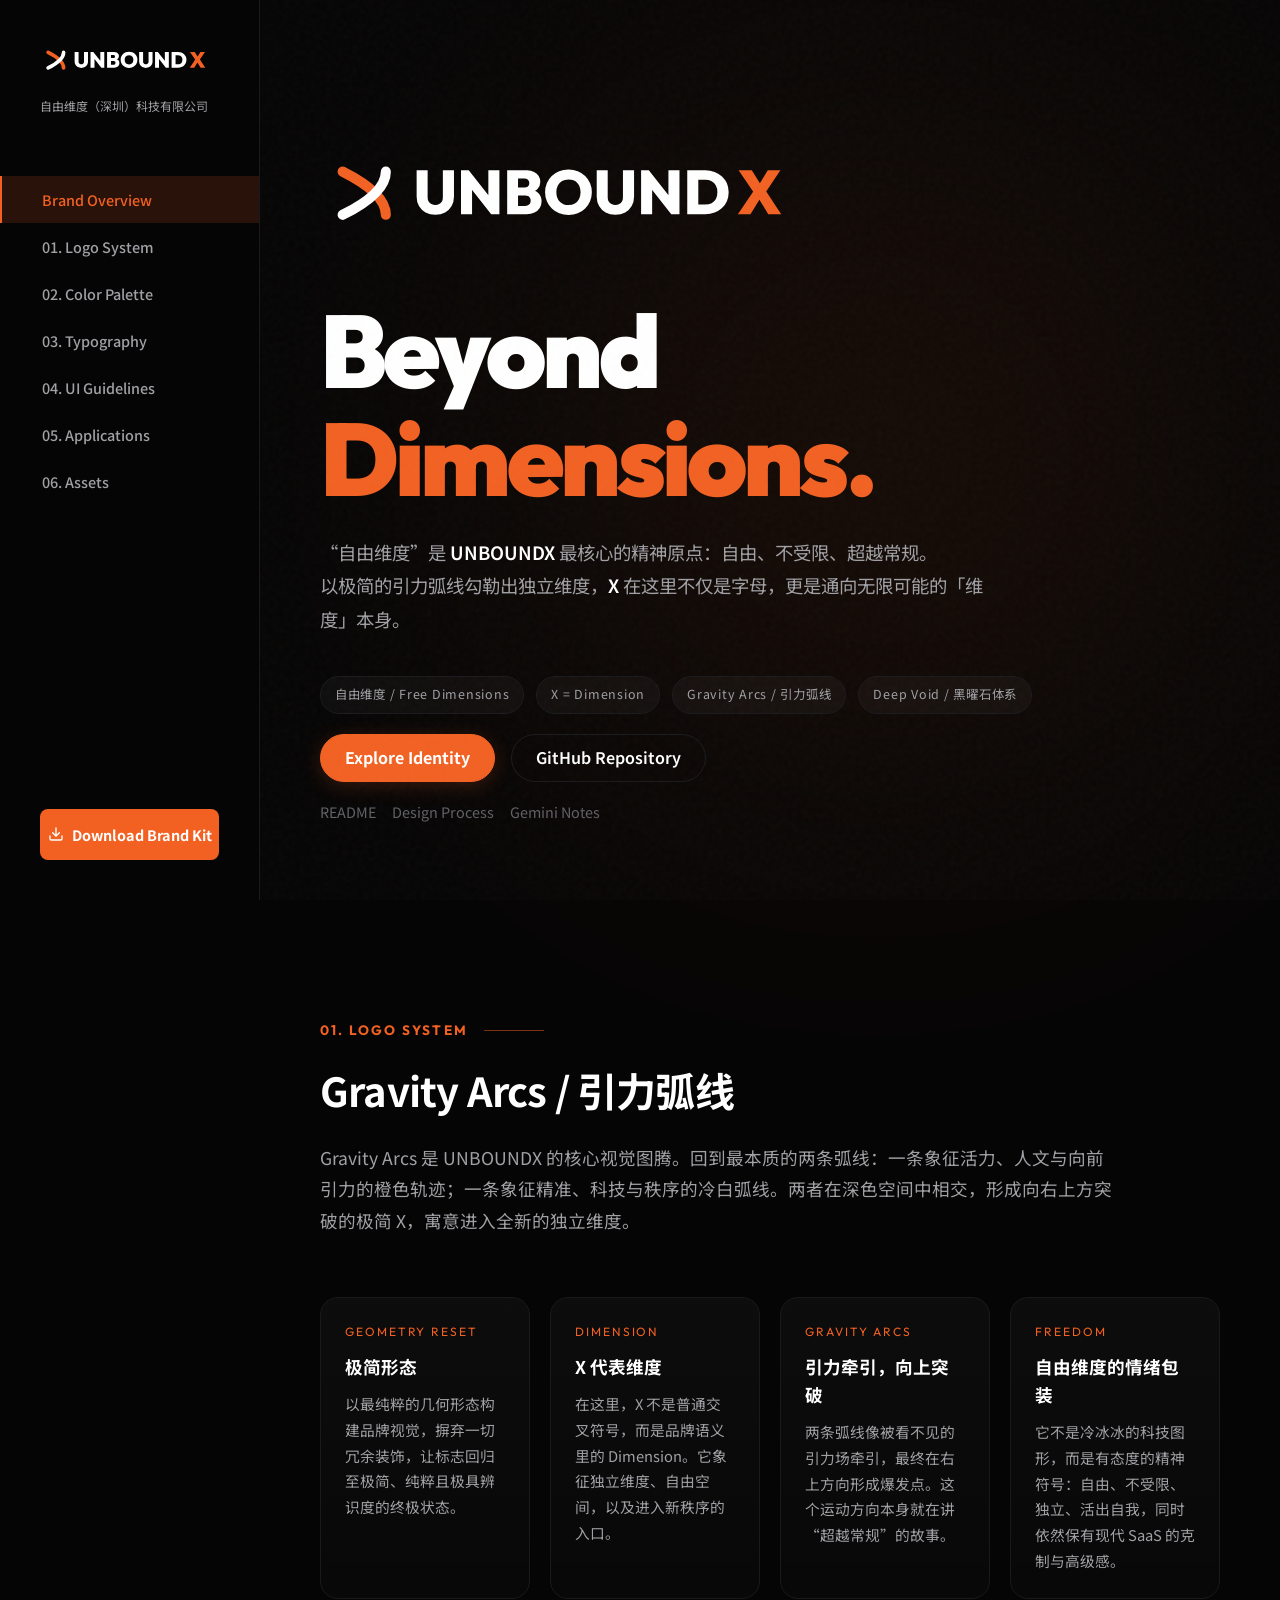
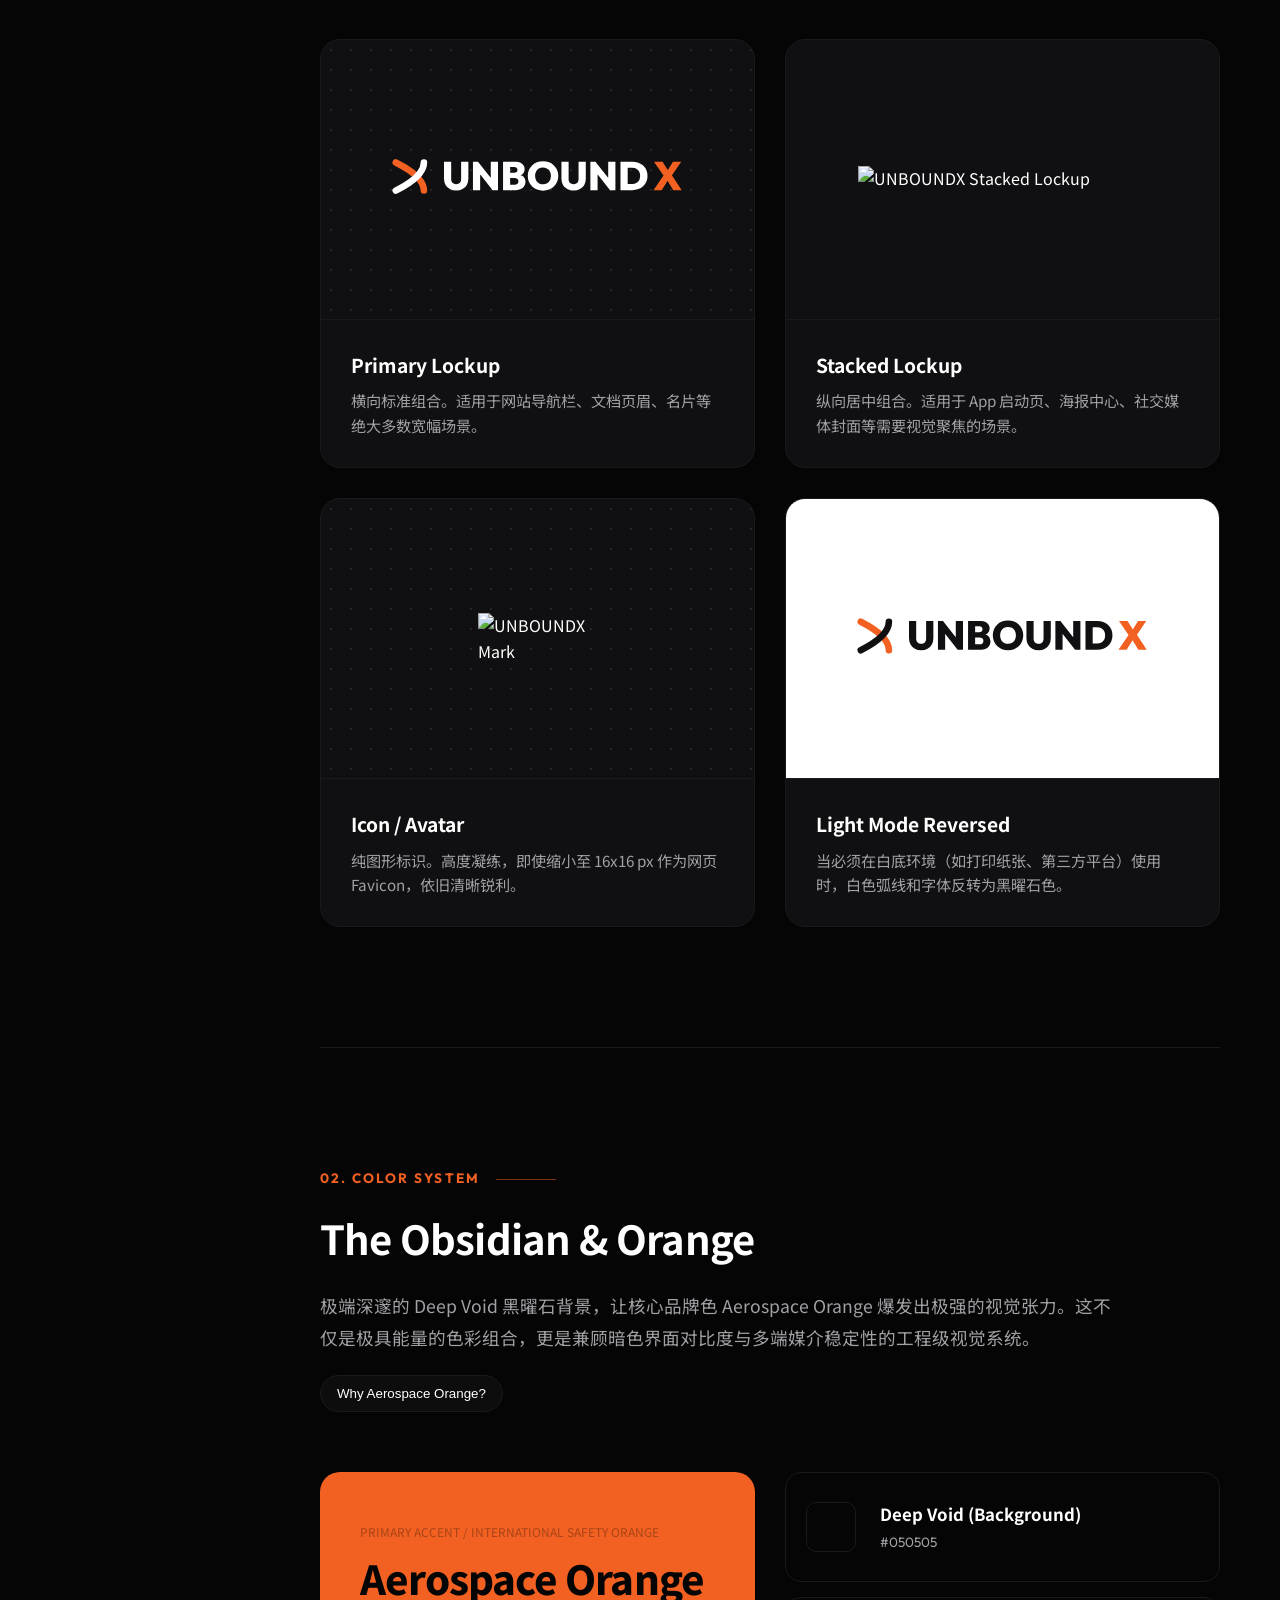
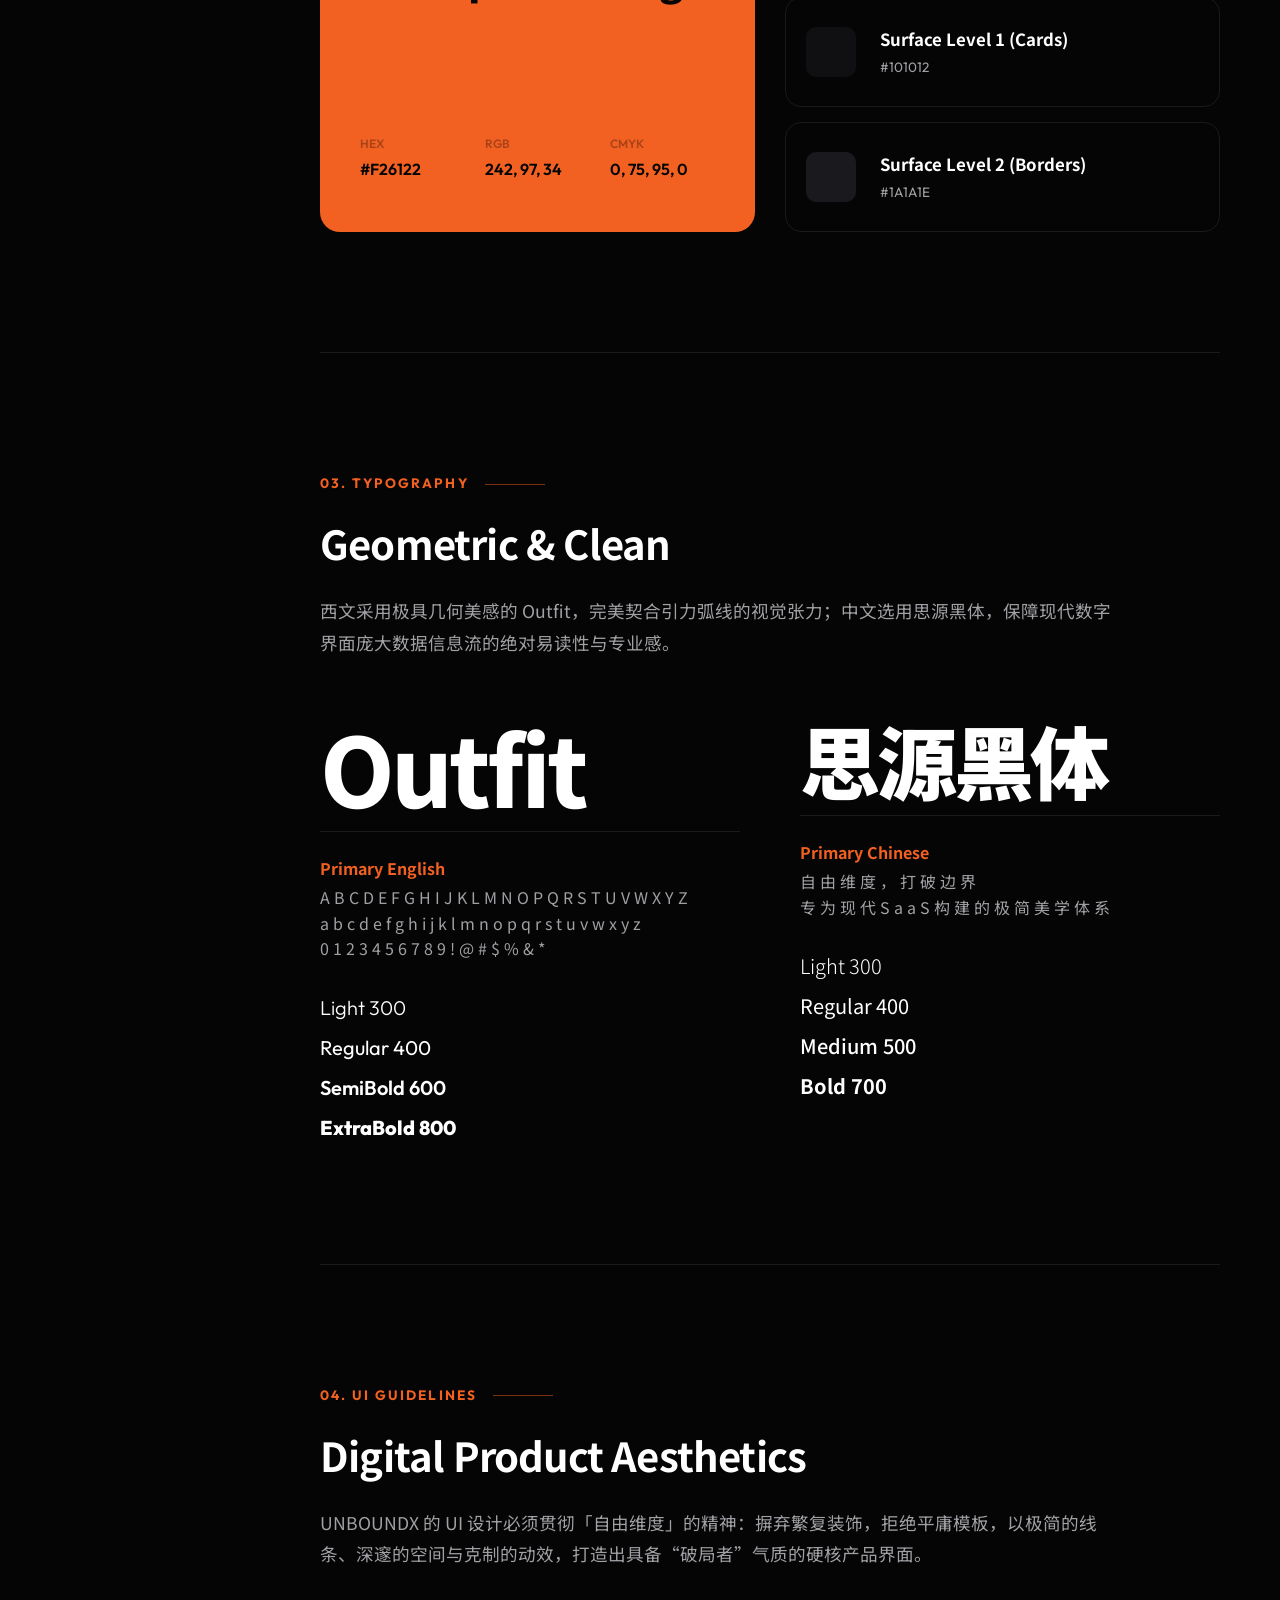
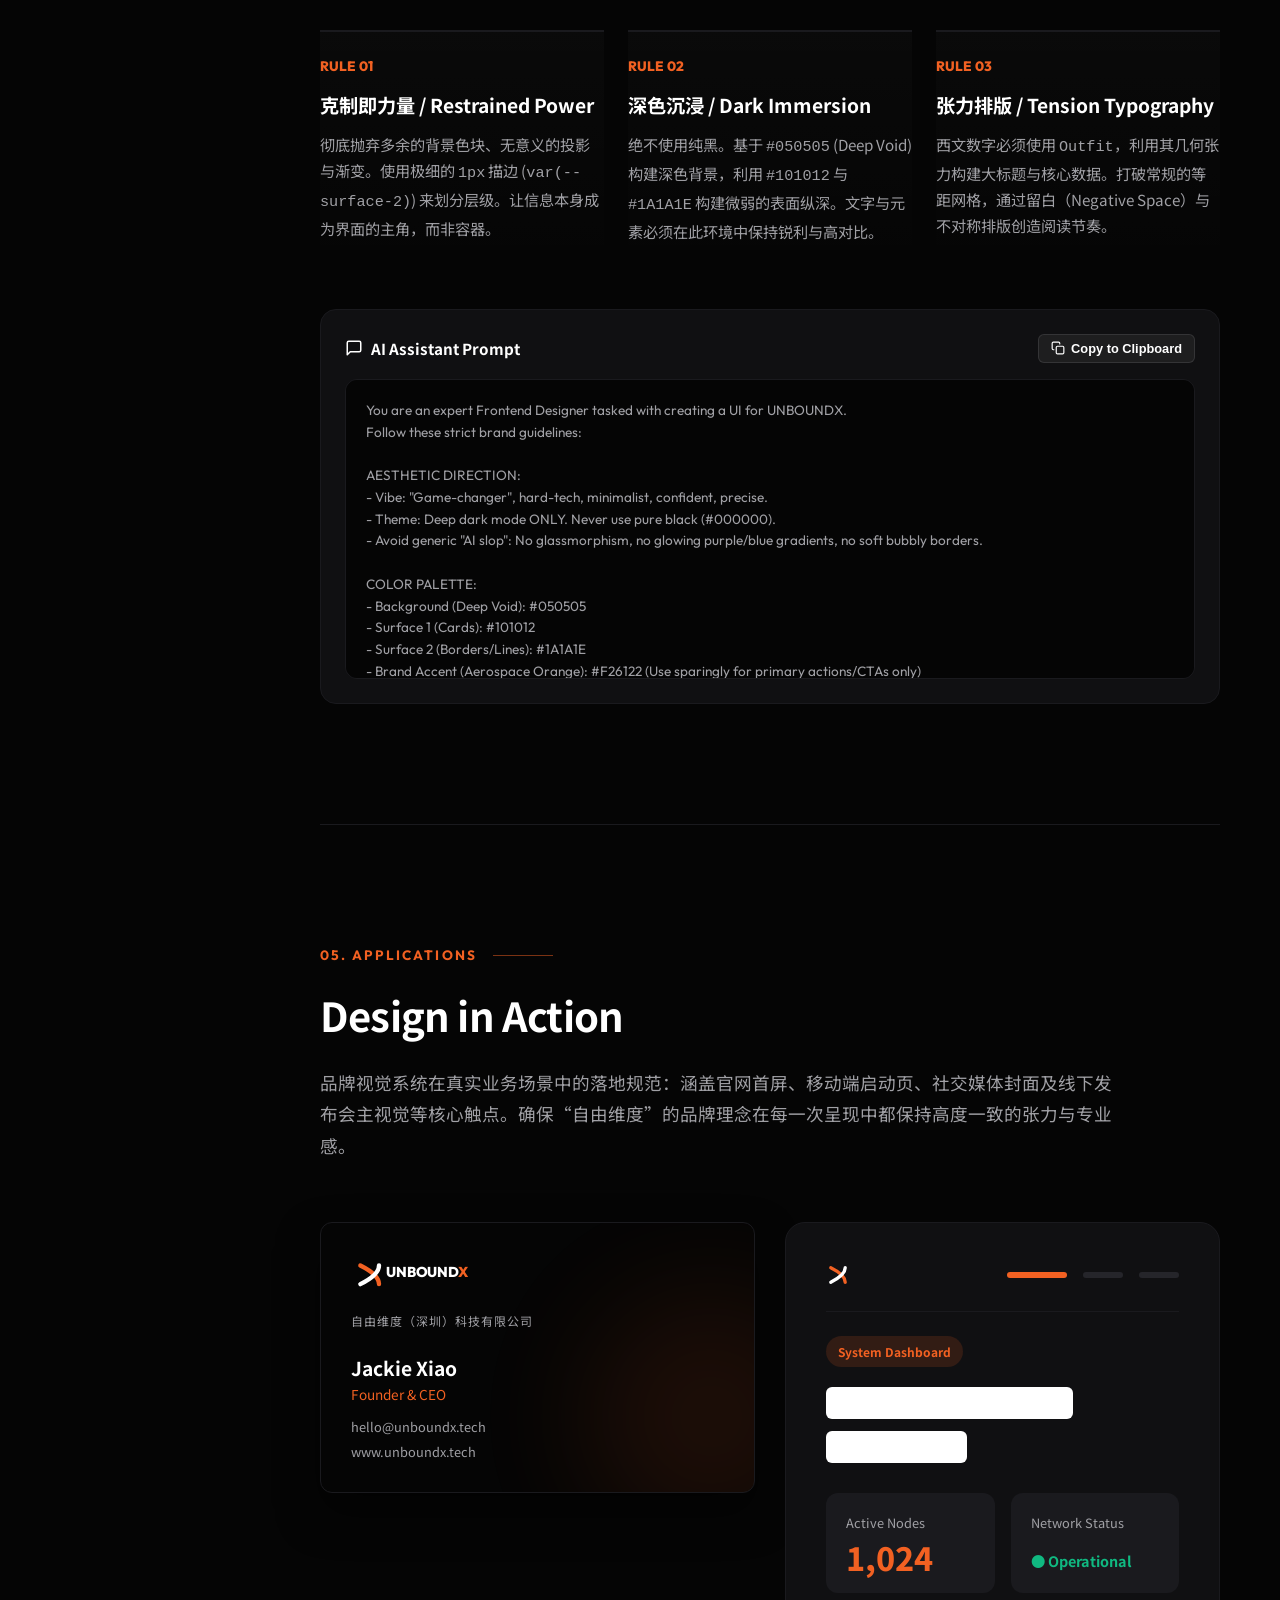
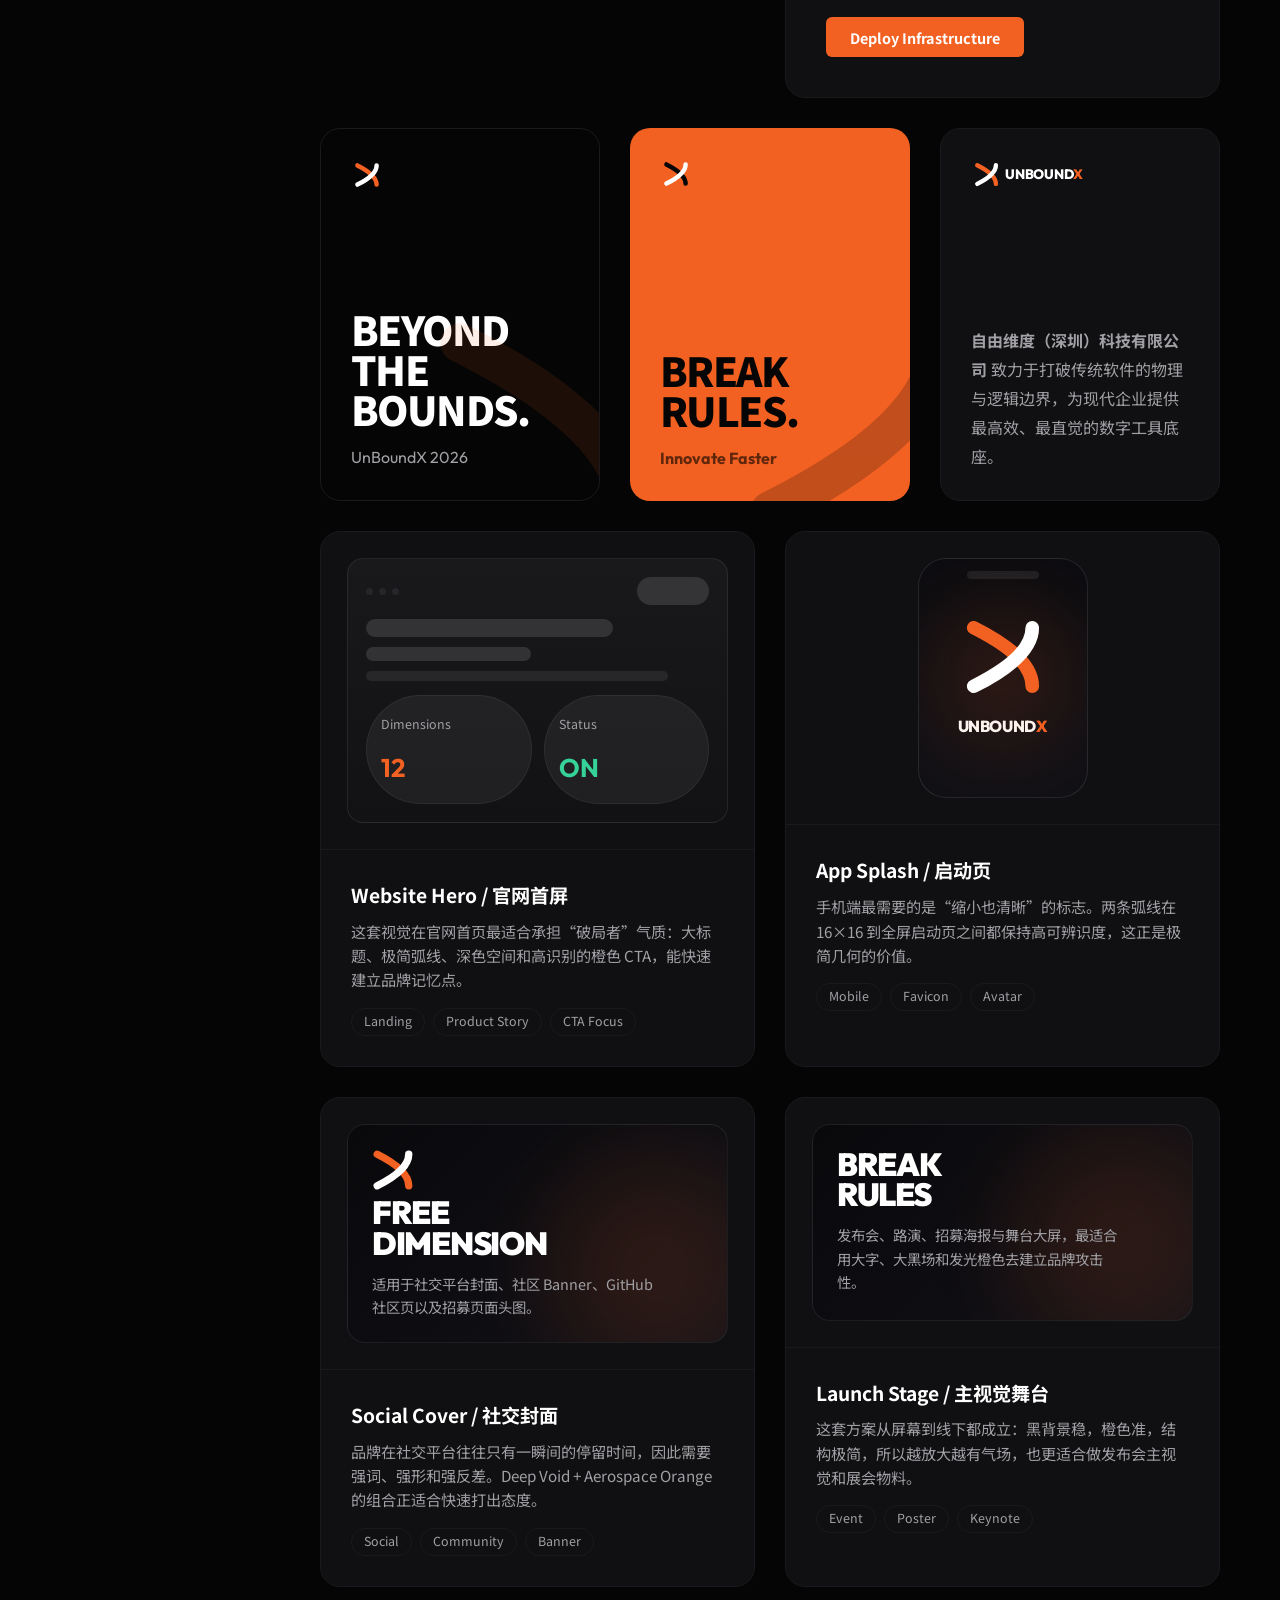
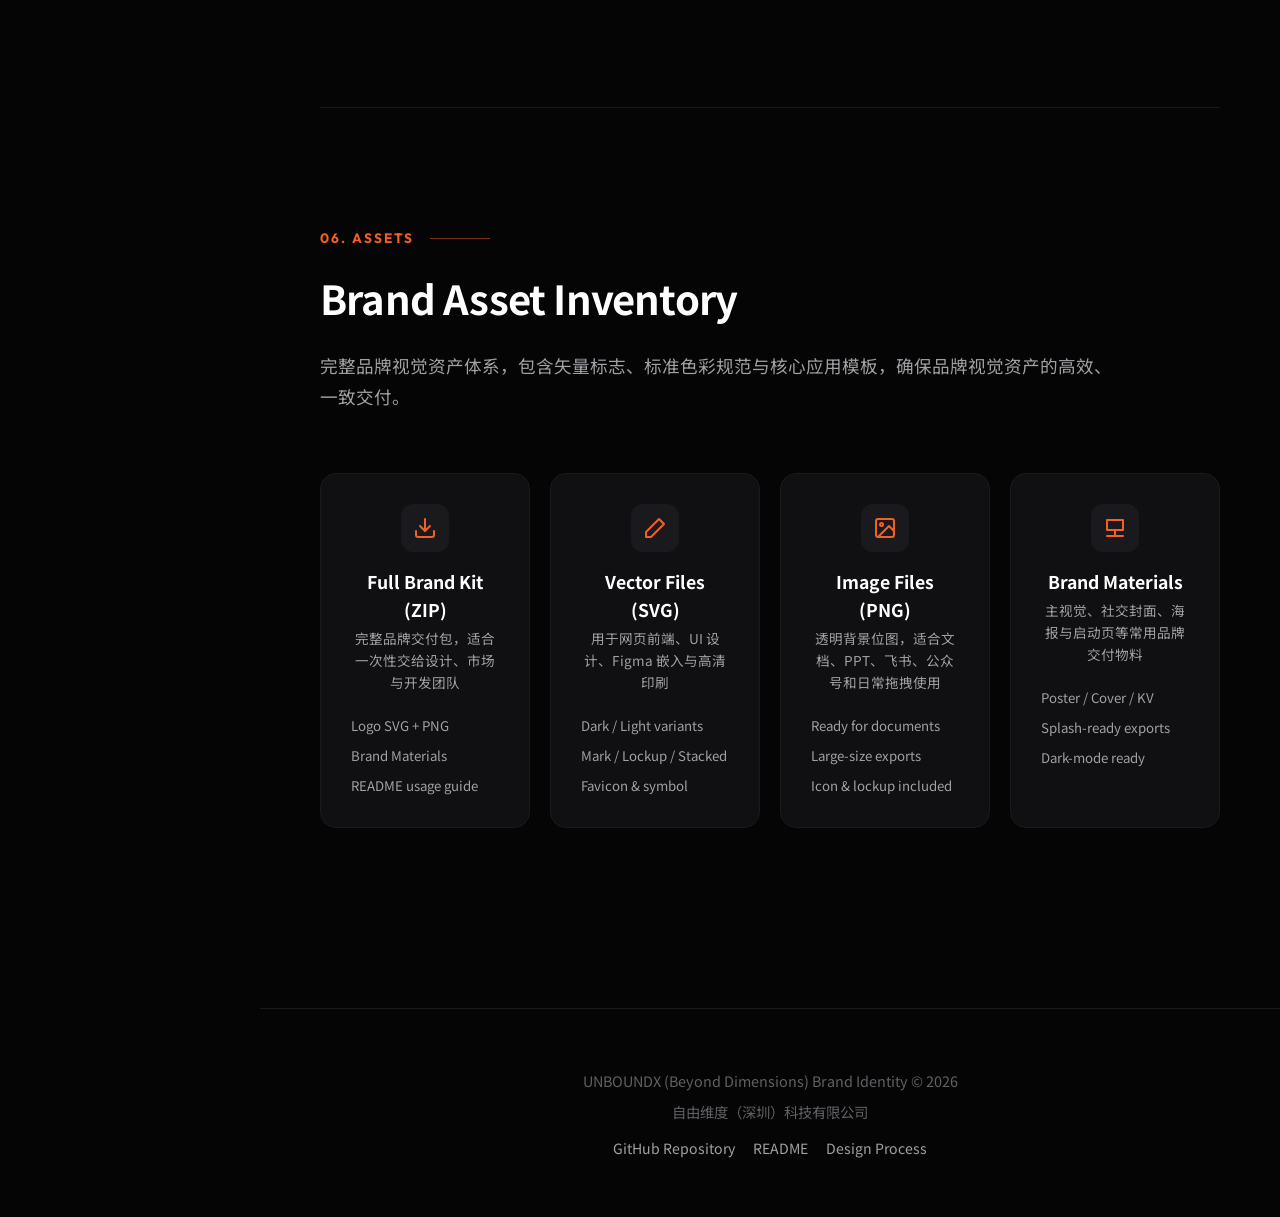
==== commit 53f89738: "feat: polish repo presentation and standardize lockup" ====
--- a/public/index.html
+++ b/public/index.html
@@ -74,20 +74,17 @@
       margin-bottom: 60px;
     }
 
-    .sidebar-brand svg {
-      width: 40px; height: 40px;
-      margin-bottom: 16px;
-    }
-
-    .sidebar-brand-name {
-      font-family: var(--font-en);
-      font-size: 1.2rem; font-weight: 800;
-      letter-spacing: -0.02em;
-    }
-    .sidebar-brand-name span { color: var(--brand-accent); }
+    .sidebar-brand-lockup {
+      display: block;
+      width: 100%;
+      max-width: 172px;
+      height: auto;
+      margin-bottom: 14px;
+    }
     .sidebar-brand-sub {
-      font-size: 0.75rem; color: var(--text-secondary);
-      margin-top: 4px; line-height: 1.4;
+      font-size: 0.75rem;
+      color: var(--text-secondary);
+      line-height: 1.55;
     }
 
     .nav-menu {
@@ -158,7 +155,7 @@
       content: ''; position: absolute;
       width: 600px; height: 600px;
       background: var(--brand-accent);
-      filter: blur(200px); opacity: 0.08;
+      filter: blur(200px); opacity: 0.12;
       z-index: -1; top: 50%; right: 10%;
       transform: translateY(-50%);
       border-radius: 50%;
@@ -168,22 +165,27 @@
       width: 100%; max-width: 500px;
       margin-bottom: 40px;
     }
+    .hero-lockup-image {
+      display: block;
+      width: min(100%, 480px);
+      height: auto;
+    }
 
     .hero-title {
       font-family: var(--font-en);
-      font-size: clamp(3rem, 6vw, 5.5rem);
-      font-weight: 900; letter-spacing: -0.03em;
-      line-height: 1.1; margin-bottom: 24px;
+      font-size: clamp(3.5rem, 8vw, 6.5rem);
+      font-weight: 900; letter-spacing: -0.04em;
+      line-height: 1.05; margin-bottom: 24px;
     }
     
     .hero-title span { color: var(--brand-accent); }
 
     .hero-subtitle {
-      font-size: 1.1rem; color: var(--text-secondary);
-      line-height: 1.8; max-width: 600px;
+      font-size: 1.15rem; color: var(--text-secondary);
+      line-height: 1.8; max-width: 680px;
       font-weight: 400; margin-bottom: 40px;
     }
-    .hero-subtitle strong { color: var(--text-primary); font-weight: 500; }
+    .hero-subtitle strong { color: var(--text-primary); font-weight: 600; }
     .hero-pills,
     .hero-actions {
       display: flex;
@@ -204,37 +206,52 @@
     }
     .hero-actions {
       margin-bottom: 18px;
+      gap: 16px;
     }
     .hero-link {
       display: inline-flex;
       align-items: center;
       justify-content: center;
-      min-height: 44px;
-      padding: 0 18px;
+      min-height: 48px;
+      padding: 0 24px;
       border-radius: 999px;
       border: 1px solid var(--surface-2);
       color: var(--text-primary);
       text-decoration: none;
+      font-weight: 600;
       background: transparent;
-      transition: all 0.2s ease;
+      transition: all 0.3s ease;
     }
     .hero-link:hover {
       background: var(--surface-2);
+      transform: translateY(-1px);
     }
     .hero-link-primary {
       background: var(--brand-accent);
       border-color: var(--brand-accent);
       color: var(--text-primary);
+      font-weight: 700;
+      box-shadow: 0 4px 20px rgba(242, 97, 34, 0.2);
     }
     .hero-link-primary:hover {
       background: #D9541B;
       border-color: #D9541B;
-    }
-    .hero-note {
-      max-width: 720px;
+      box-shadow: 0 6px 24px rgba(242, 97, 34, 0.3);
+    }
+    .hero-meta {
+      display: flex;
+      flex-wrap: wrap;
+      gap: 16px;
       color: var(--text-tertiary);
-      font-size: 0.92rem;
-      line-height: 1.8;
+      font-size: 0.9rem;
+    }
+    .hero-meta a {
+      color: inherit;
+      text-decoration: none;
+      transition: color 0.2s ease;
+    }
+    .hero-meta a:hover {
+      color: var(--text-primary);
     }
 
     /* === Section General === */
@@ -330,6 +347,17 @@
     .card-stage.pattern-bg {
       background-image: radial-gradient(var(--surface-3) 1px, transparent 1px);
       background-size: 20px 20px;
+    }
+    .card-asset {
+      display: block;
+      width: min(100%, 420px);
+      height: auto;
+    }
+    .card-asset-stacked {
+      width: min(100%, 290px);
+    }
+    .card-asset-mark {
+      width: min(100%, 120px);
     }
 
     .card-info { padding: 30px; }
@@ -680,6 +708,22 @@
       background: rgba(0,0,0,0.74);
       backdrop-filter: blur(8px);
     }
+    .footer-links {
+      margin-top: 14px;
+      display: flex;
+      justify-content: center;
+      flex-wrap: wrap;
+      gap: 18px;
+      font-size: 0.88rem;
+    }
+    .footer-links a {
+      color: var(--text-secondary);
+      text-decoration: none;
+      transition: color 0.2s ease;
+    }
+    .footer-links a:hover {
+      color: var(--text-primary);
+    }
     .dialog-shell {
       padding: 30px;
     }
@@ -737,10 +781,109 @@
       line-height: 1.8;
     }
 
+    .copy-prompt-shell {
+      background: var(--surface-1);
+      border: 1px solid var(--surface-2);
+      border-radius: 16px;
+      padding: 24px;
+      position: relative;
+    }
+    .copy-prompt-header {
+      display: flex;
+      justify-content: space-between;
+      align-items: center;
+      margin-bottom: 16px;
+    }
+    .copy-prompt-title {
+      font-size: 0.95rem;
+      font-weight: 700;
+      color: var(--text-primary);
+      display: flex;
+      align-items: center;
+      gap: 8px;
+    }
+    .copy-prompt-btn {
+      appearance: none;
+      background: rgba(255,255,255,0.06);
+      border: 1px solid rgba(255,255,255,0.1);
+      color: var(--text-primary);
+      padding: 6px 12px;
+      border-radius: 6px;
+      font-size: 0.8rem;
+      font-weight: 600;
+      cursor: pointer;
+      display: flex;
+      align-items: center;
+      gap: 6px;
+      transition: all 0.2s;
+    }
+    .copy-prompt-btn:hover {
+      background: rgba(255,255,255,0.1);
+      border-color: var(--brand-accent);
+      color: var(--brand-accent);
+    }
+    .copy-prompt-btn.copied {
+      background: #10B981;
+      border-color: #10B981;
+      color: #fff;
+    }
+    .copy-prompt-content {
+      background: var(--bg-void);
+      border: 1px solid var(--surface-2);
+      border-radius: 12px;
+      padding: 20px;
+      font-family: var(--font-en);
+      font-size: 0.85rem;
+      color: var(--text-secondary);
+      line-height: 1.6;
+      max-height: 300px;
+      overflow-y: auto;
+      white-space: pre-wrap;
+    }
+    .copy-prompt-content::-webkit-scrollbar {
+      width: 6px;
+    }
+    .copy-prompt-content::-webkit-scrollbar-thumb {
+      background: var(--surface-3);
+      border-radius: 3px;
+    }
+    .ui-principle-grid {
+      display: grid;
+      grid-template-columns: repeat(3, 1fr);
+      gap: 24px;
+      margin-bottom: 40px;
+    }
+    .ui-principle-card {
+      background: linear-gradient(180deg, rgba(255,255,255,0.02), transparent);
+      border-top: 2px solid var(--surface-2);
+      padding: 24px 0;
+    }
+    .ui-principle-card:hover {
+      border-top-color: var(--brand-accent);
+    }
+    .ui-principle-num {
+      font-family: var(--font-en);
+      font-size: 0.85rem;
+      font-weight: 800;
+      color: var(--brand-accent);
+      margin-bottom: 12px;
+    }
+    .ui-principle-title {
+      font-size: 1.2rem;
+      font-weight: 700;
+      margin-bottom: 12px;
+      color: var(--text-primary);
+    }
+    .ui-principle-desc {
+      font-size: 0.95rem;
+      color: var(--text-secondary);
+      line-height: 1.7;
+    }
+
     @media (max-width: 1024px) {
       .sidebar { display: none; }
       .main-content { margin-left: 0; }
-      .logo-grid, .story-grid, .color-grid, .typo-section, .ui-grid, .poster-grid, .case-grid, .download-grid, .dialog-grid { grid-template-columns: 1fr; }
+      .logo-grid, .story-grid, .color-grid, .typo-section, .ui-grid, .poster-grid, .case-grid, .download-grid, .dialog-grid, .ui-principle-grid { grid-template-columns: 1fr; }
     }
   </style>
 </head>
@@ -749,11 +892,7 @@
   <!-- ================= SIDEBAR NAVIGATION ================= -->
   <aside class="sidebar">
     <div class="sidebar-brand">
-      <svg viewBox="0 0 80 80" xmlns="http://www.w3.org/2000/svg">
-        <path d="M 10 10 Q 70 40 70 70" fill="none" stroke="var(--brand-accent)" stroke-width="14" stroke-linecap="round"/>
-        <path d="M 10 70 Q 70 40 70 10" fill="none" stroke="var(--text-primary)" stroke-width="14" stroke-linecap="round"/>
-      </svg>
-      <div class="sidebar-brand-name">UnBound<span>X</span></div>
+      <img class="sidebar-brand-lockup" src="./logos/svg/unboundx-lockup-dark.svg" alt="UNBOUNDX Primary Lockup">
       <div class="sidebar-brand-sub">自由维度（深圳）科技有限公司</div>
     </div>
 
@@ -762,8 +901,9 @@
       <li class="nav-item"><a href="#logo">01. Logo System</a></li>
       <li class="nav-item"><a href="#colors">02. Color Palette</a></li>
       <li class="nav-item"><a href="#typography">03. Typography</a></li>
-      <li class="nav-item"><a href="#applications">04. Applications</a></li>
-      <li class="nav-item"><a href="#downloads">05. Assets</a></li>
+      <li class="nav-item"><a href="#ui-guidelines">04. UI Guidelines</a></li>
+      <li class="nav-item"><a href="#applications">05. Applications</a></li>
+      <li class="nav-item"><a href="#downloads">06. Assets</a></li>
     </ul>
 
     <div class="sidebar-footer">
@@ -780,33 +920,27 @@
     <!-- === HERO === -->
     <div id="home" class="hero container">
       <div class="hero-logo-stage">
-        <svg viewBox="-10 -10 500 140" xmlns="http://www.w3.org/2000/svg" style="width:100%; height:auto;">
-          <g transform="translate(10, 20)">
-            <path d="M 10 10 Q 70 40 70 70" fill="none" stroke="var(--brand-accent)" stroke-width="14" stroke-linecap="round"/>
-            <path d="M 10 70 Q 70 40 70 10" fill="none" stroke="var(--text-primary)" stroke-width="14" stroke-linecap="round"/>
-          </g>
-          <g transform="translate(104, 68)">
-            <text x="0" y="0" font-family="'Outfit', sans-serif" font-weight="800" font-size="46" fill="var(--text-primary)" letter-spacing="-0.02em">UNBOUND<tspan fill="var(--brand-accent)">X</tspan></text>
-          </g>
-        </svg>
+        <img class="hero-lockup-image" src="./logos/svg/unboundx-lockup-dark.svg" alt="UNBOUNDX Primary Lockup">
       </div>
       <div class="hero-title">Beyond <span>Dimensions.</span></div>
       <div class="hero-subtitle">
-        <strong>自由维度（深圳）科技有限公司 · Creator Jackie</strong><br>
-        “自由维度”是这家公司最核心的精神原点：自由、不受限、独立维度、超越常规、活出自我。我们彻底抛弃了旧 Logo 里复杂的框体和多余线条，只留下两条最纯粹的引力弧线；而 <strong>X</strong> 在这里不只是字母，更是「维度」本身。
+        “自由维度”是 <strong>UNBOUNDX</strong> 最核心的精神原点：自由、不受限、超越常规。<br>
+        以极简的引力弧线勾勒出独立维度，<strong>X</strong> 在这里不仅是字母，更是通向无限可能的「维度」本身。
       </div>
       <div class="hero-pills">
         <span class="hero-pill">自由维度 / Free Dimensions</span>
         <span class="hero-pill">X = Dimension</span>
         <span class="hero-pill">Gravity Arcs / 引力弧线</span>
-        <span class="hero-pill">Deep Void 黑曜石体系</span>
+        <span class="hero-pill">Deep Void / 黑曜石体系</span>
       </div>
       <div class="hero-actions">
         <a href="#logo" class="hero-link hero-link-primary">Explore Identity</a>
-        <a href="unboundx-brand-guidelines-dark.html" class="hero-link">Open Dark Preview</a>
+        <a href="https://github.com/Jackiexiao/unboundx-logo" class="hero-link" target="_blank" rel="noreferrer">GitHub Repository</a>
       </div>
-      <div class="hero-note">
-        最新深色规范页同步输出为 <strong>unboundx-brand-guidelines-dark.html</strong>。当前页面与下载物料均基于这套黑曜石（Deep Void）+ Aerospace Orange 的最终方向。
+      <div class="hero-meta">
+        <a href="https://github.com/Jackiexiao/unboundx-logo/blob/main/README.md" target="_blank" rel="noreferrer">README</a>
+        <a href="https://github.com/Jackiexiao/unboundx-logo/blob/main/docs/logo-design-process.md" target="_blank" rel="noreferrer">Design Process</a>
+        <a href="https://github.com/Jackiexiao/unboundx-logo/blob/main/docs/gemini-logo-design.md" target="_blank" rel="noreferrer">Gemini Notes</a>
       </div>
     </div>
 
@@ -817,85 +951,14 @@
         <div class="section-header">
           <div class="section-tag">01. Logo System</div>
           <h2 class="section-title">Gravity Arcs / 引力弧线</h2>
-          <p class="section-desc">这是最终定稿的 Logo 方案。它不再依赖复杂框体，而是回到最本质的两条弧线：一条象征活力、人文、包容与向前引力的橙色轨迹；一条象征精准、科技、理性与秩序的冷白弧线。两者在 Deep Void 中相交，形成一个向右上方突破的极简 X —— 在 UNBOUNDX 语境里，X 就是「维度」。</p>
-        </div>
-
-        <div class="logo-grid">
-          <div class="card">
-            <div class="card-stage pattern-bg">
-              <svg viewBox="-10 -10 500 140" xmlns="http://www.w3.org/2000/svg" style="width: 80%;">
-                <g transform="translate(10, 20)">
-                  <path d="M 10 10 Q 70 40 70 70" fill="none" stroke="var(--brand-accent)" stroke-width="14" stroke-linecap="round"/>
-                  <path d="M 10 70 Q 70 40 70 10" fill="none" stroke="var(--text-primary)" stroke-width="14" stroke-linecap="round"/>
-                </g>
-                <g transform="translate(104, 68)">
-                  <text x="0" y="0" font-family="'Outfit', sans-serif" font-weight="800" font-size="46" fill="var(--text-primary)" letter-spacing="-0.02em">UNBOUND<tspan fill="var(--brand-accent)">X</tspan></text>
-                </g>
-              </svg>
-            </div>
-            <div class="card-info">
-              <h3 class="card-title">Primary Lockup</h3>
-              <p class="card-desc">横向标准组合。适用于网站导航栏、文档页眉、名片等绝大多数宽幅场景。</p>
-            </div>
-          </div>
-
-          <div class="card">
-            <div class="card-stage">
-              <svg viewBox="-10 -10 380 180" xmlns="http://www.w3.org/2000/svg" style="width: 82%; height: auto;">
-                <g transform="translate(60, 0)">
-                  <path d="M 10 10 Q 70 40 70 70" fill="none" stroke="var(--brand-accent)" stroke-width="14" stroke-linecap="round"/>
-                  <path d="M 10 70 Q 70 40 70 10" fill="none" stroke="var(--text-primary)" stroke-width="14" stroke-linecap="round"/>
-                </g>
-                <g transform="translate(16, 130)">
-                  <text x="0" y="0" font-family="'Outfit', sans-serif" font-weight="800" font-size="34" fill="var(--text-primary)" letter-spacing="-0.02em">UNBOUND<tspan fill="var(--brand-accent)">X</tspan></text>
-                </g>
-              </svg>
-            </div>
-            <div class="card-info">
-              <h3 class="card-title">Stacked Lockup</h3>
-              <p class="card-desc">纵向居中组合。适用于 App 启动页、海报中心、社交媒体封面等需要视觉聚焦的场景。</p>
-            </div>
-          </div>
-
-          <div class="card">
-            <div class="card-stage pattern-bg">
-              <svg viewBox="-10 -10 100 100" xmlns="http://www.w3.org/2000/svg" style="height: 50%;">
-                <g transform="translate(0, 0)">
-                  <path d="M 10 10 Q 70 40 70 70" fill="none" stroke="var(--brand-accent)" stroke-width="14" stroke-linecap="round"/>
-                  <path d="M 10 70 Q 70 40 70 10" fill="none" stroke="var(--text-primary)" stroke-width="14" stroke-linecap="round"/>
-                </g>
-              </svg>
-            </div>
-            <div class="card-info">
-              <h3 class="card-title">Icon / Avatar</h3>
-              <p class="card-desc">纯图形标识。高度凝练，即使缩小至 16x16 px 作为网页 Favicon，依旧清晰锐利。</p>
-            </div>
-          </div>
-
-          <div class="card">
-            <div class="card-stage" style="background: var(--text-primary);">
-              <svg viewBox="-10 -10 500 140" xmlns="http://www.w3.org/2000/svg" style="width: 80%;">
-                <g transform="translate(10, 20)">
-                  <path d="M 10 10 Q 70 40 70 70" fill="none" stroke="var(--brand-accent)" stroke-width="14" stroke-linecap="round"/>
-                  <path d="M 10 70 Q 70 40 70 10" fill="none" stroke="var(--bg-void)" stroke-width="14" stroke-linecap="round"/>
-                </g>
-                <g transform="translate(104, 68)">
-                  <text x="0" y="0" font-family="'Outfit', sans-serif" font-weight="800" font-size="46" fill="var(--bg-void)" letter-spacing="-0.02em">UNBOUND<tspan fill="var(--brand-accent)">X</tspan></text>
-                </g>
-              </svg>
-            </div>
-            <div class="card-info">
-              <h3 class="card-title">Light Mode Reversed</h3>
-              <p class="card-desc">当必须在白底环境（如打印纸张、第三方平台）使用时，白色弧线和字体反转为黑曜石色。</p>
-            </div>
-          </div>
-        </div>
-
-        <div class="story-grid">
+          <p class="section-desc">Gravity Arcs 是 UNBOUNDX 的核心视觉图腾。回到最本质的两条弧线：一条象征活力、人文与向前引力的橙色轨迹；一条象征精准、科技与秩序的冷白弧线。两者在深色空间中相交，形成向右上方突破的极简 X，寓意进入全新的独立维度。</p>
+        </div>
+
+        <div class="story-grid" style="margin-bottom: 40px; margin-top: 0;">
           <article class="story-card">
             <div class="story-kicker">Geometry Reset</div>
-            <h3 class="story-title">只保留两笔</h3>
-            <p class="story-copy">彻底重构几何形态，抛弃旧方案中的复杂框体、辅助线和冗余层级，让 Logo 回到“两笔就能在白板上画出来”的终极状态。</p>
+            <h3 class="story-title">极简形态</h3>
+            <p class="story-copy">以最纯粹的几何形态构建品牌视觉，摒弃一切冗余装饰，让标志回归至极简、纯粹且极具辨识度的终极状态。</p>
           </article>
           <article class="story-card">
             <div class="story-kicker">Dimension</div>
@@ -913,6 +976,50 @@
             <p class="story-copy">它不是冷冰冰的科技图形，而是有态度的精神符号：自由、不受限、独立、活出自我，同时依然保有现代 SaaS 的克制与高级感。</p>
           </article>
         </div>
+
+        <div class="logo-grid">
+          <div class="card">
+            <div class="card-stage pattern-bg">
+              <img class="card-asset" src="./logos/svg/unboundx-lockup-dark.svg" alt="UNBOUNDX Primary Lockup">
+            </div>
+            <div class="card-info">
+              <h3 class="card-title">Primary Lockup</h3>
+              <p class="card-desc">横向标准组合。适用于网站导航栏、文档页眉、名片等绝大多数宽幅场景。</p>
+            </div>
+          </div>
+
+          <div class="card">
+            <div class="card-stage">
+              <img class="card-asset card-asset-stacked" src="./logos/svg/unboundx-stacked-dark.svg" alt="UNBOUNDX Stacked Lockup">
+            </div>
+            <div class="card-info">
+              <h3 class="card-title">Stacked Lockup</h3>
+              <p class="card-desc">纵向居中组合。适用于 App 启动页、海报中心、社交媒体封面等需要视觉聚焦的场景。</p>
+            </div>
+          </div>
+
+          <div class="card">
+            <div class="card-stage pattern-bg">
+              <img class="card-asset card-asset-mark" src="./logos/svg/unboundx-mark-dark.svg" alt="UNBOUNDX Mark">
+            </div>
+            <div class="card-info">
+              <h3 class="card-title">Icon / Avatar</h3>
+              <p class="card-desc">纯图形标识。高度凝练，即使缩小至 16x16 px 作为网页 Favicon，依旧清晰锐利。</p>
+            </div>
+          </div>
+
+          <div class="card">
+            <div class="card-stage" style="background: var(--text-primary);">
+              <img class="card-asset" src="./logos/svg/unboundx-lockup-light.svg" alt="UNBOUNDX Light Lockup">
+            </div>
+            <div class="card-info">
+              <h3 class="card-title">Light Mode Reversed</h3>
+              <p class="card-desc">当必须在白底环境（如打印纸张、第三方平台）使用时，白色弧线和字体反转为黑曜石色。</p>
+            </div>
+          </div>
+        </div>
+
+
       </section>
 
       <!-- === COLOR SYSTEM === -->
@@ -920,7 +1027,7 @@
         <div class="section-header">
           <div class="section-tag">02. Color System</div>
           <h2 class="section-title">The Obsidian & Orange</h2>
-          <p class="section-desc">极端深邃的 Deep Void 黑曜石背景，让核心品牌色 Aerospace Orange 爆发出最强的识别力。这不是“好看就行”的橙色，而是同时满足品牌心理学、暗色界面对比度与线下印刷稳定性的工程级品牌选择。</p>
+          <p class="section-desc">极端深邃的 Deep Void 黑曜石背景，让核心品牌色 Aerospace Orange 爆发出极强的视觉张力。这不仅是极具能量的色彩组合，更是兼顾暗色界面对比度与多端媒介稳定性的工程级视觉系统。</p>
           <div class="section-utility">
             <button type="button" class="info-button" data-dialog-open="color-rationale-dialog">Why Aerospace Orange?</button>
           </div>
@@ -985,15 +1092,15 @@
             <div class="dialog-grid">
               <article class="dialog-point">
                 <strong>01 · 品牌心理学</strong>
-                <p>蓝色太安全，绿色太生态，红色过于警报化。航天橙则在硬核科技与人文温度之间取得平衡，更像一个破局者品牌，而不是保守工具品牌。</p>
+                <p>航天橙在硬核科技与人文温度之间取得完美平衡，赋予品牌破局者的锐利气质与创新活力，构建极具能量的视觉语言。</p>
               </article>
               <article class="dialog-point">
                 <strong>02 · Dark Mode 统治力</strong>
-                <p>在 Deep Void 背景上，#F26122 具备极高视觉信噪比。它能在复杂数据界面和黑色舞台中迅速抓住注意力，降低用户寻找关键操作的成本。</p>
+                <p>在 Deep Void 背景上，#F26122 具备极高视觉信噪比，能在复杂数据界面中迅速聚焦用户注意力，构建清晰的视觉层级。</p>
               </article>
               <article class="dialog-point">
-                <strong>03 · CMYK 工程稳定性</strong>
-                <p>它对应大约 `C:0 M:75 Y:95 K:0`，印刷时不容易发灰、发脏或失真。也就是说，线上网页、名片、展会背板和物料更容易保持统一。</p>
+                <strong>03 · 跨媒介稳定性</strong>
+                <p>精准设定的色彩参数，确保线上网页、UI 界面与线下印刷物料的色彩呈现保持高度统一，维持品牌视觉的绝对一致性。</p>
               </article>
             </div>
             <p class="dialog-summary">总结来说，Aerospace Orange 不只是一个主色，而是 UNBOUNDX “在未知维度中，提供清晰、安全且充满活力的指引”的视觉图腾。</p>
@@ -1006,7 +1113,7 @@
         <div class="section-header">
           <div class="section-tag">03. Typography</div>
           <h2 class="section-title">Geometric & Clean</h2>
-          <p class="section-desc">西文采用极具几何美感的 Outfit，完美契合 Logo 的弧线张力；中文采用思源黑体，保障 SaaS 界面庞大数据信息流的绝对易读性。</p>
+          <p class="section-desc">西文采用极具几何美感的 Outfit，完美契合引力弧线的视觉张力；中文选用思源黑体，保障现代数字界面庞大数据信息流的绝对易读性与专业感。</p>
         </div>
 
         <div class="typo-section">
@@ -1046,12 +1153,85 @@
         </div>
       </section>
 
+      <!-- === UI GUIDELINES === -->
+      <section id="ui-guidelines">
+        <div class="section-header">
+          <div class="section-tag">04. UI Guidelines</div>
+          <h2 class="section-title">Digital Product Aesthetics</h2>
+          <p class="section-desc">UNBOUNDX 的 UI 设计必须贯彻「自由维度」的精神：摒弃繁复装饰，拒绝平庸模板，以极简的线条、深邃的空间与克制的动效，打造出具备“破局者”气质的硬核产品界面。</p>
+        </div>
+
+        <div class="ui-principle-grid">
+          <div class="ui-principle-card">
+            <div class="ui-principle-num">RULE 01</div>
+            <div class="ui-principle-title">克制即力量 / Restrained Power</div>
+            <div class="ui-principle-desc">
+              彻底抛弃多余的背景色块、无意义的投影与渐变。使用极细的 <code>1px</code> 描边 (<code>var(--surface-2)</code>) 来划分层级。让信息本身成为界面的主角，而非容器。
+            </div>
+          </div>
+          <div class="ui-principle-card">
+            <div class="ui-principle-num">RULE 02</div>
+            <div class="ui-principle-title">深色沉浸 / Dark Immersion</div>
+            <div class="ui-principle-desc">
+              绝不使用纯黑。基于 <code>#050505</code> (Deep Void) 构建深色背景，利用 <code>#101012</code> 与 <code>#1A1A1E</code> 构建微弱的表面纵深。文字与元素必须在此环境中保持锐利与高对比。
+            </div>
+          </div>
+          <div class="ui-principle-card">
+            <div class="ui-principle-num">RULE 03</div>
+            <div class="ui-principle-title">张力排版 / Tension Typography</div>
+            <div class="ui-principle-desc">
+              西文数字必须使用 <code>Outfit</code>，利用其几何张力构建大标题与核心数据。打破常规的等距网格，通过留白（Negative Space）与不对称排版创造阅读节奏。
+            </div>
+          </div>
+        </div>
+
+        <div class="copy-prompt-shell">
+          <div class="copy-prompt-header">
+            <div class="copy-prompt-title">
+              <svg width="18" height="18" viewBox="0 0 24 24" fill="none" stroke="currentColor" stroke-width="2" stroke-linecap="round" stroke-linejoin="round"><path d="M21 15a2 2 0 0 1-2 2H7l-4 4V5a2 2 0 0 1 2-2h14a2 2 0 0 1 2 2z"></path></svg>
+              AI Assistant Prompt
+            </div>
+            <button class="copy-prompt-btn" id="copyPromptBtn">
+              <svg width="14" height="14" viewBox="0 0 24 24" fill="none" stroke="currentColor" stroke-width="2" stroke-linecap="round" stroke-linejoin="round"><rect x="9" y="9" width="13" height="13" rx="2" ry="2"></rect><path d="M5 15H4a2 2 0 0 1-2-2V4a2 2 0 0 1 2-2h9a2 2 0 0 1 2 2v1"></path></svg>
+              Copy to Clipboard
+            </button>
+          </div>
+          <div class="copy-prompt-content" id="promptContent">You are an expert Frontend Designer tasked with creating a UI for UNBOUNDX.
+Follow these strict brand guidelines:
+
+AESTHETIC DIRECTION:
+- Vibe: "Game-changer", hard-tech, minimalist, confident, precise.
+- Theme: Deep dark mode ONLY. Never use pure black (#000000). 
+- Avoid generic "AI slop": No glassmorphism, no glowing purple/blue gradients, no soft bubbly borders.
+
+COLOR PALETTE:
+- Background (Deep Void): #050505
+- Surface 1 (Cards): #101012
+- Surface 2 (Borders/Lines): #1A1A1E
+- Brand Accent (Aerospace Orange): #F26122 (Use sparingly for primary actions/CTAs only)
+- Text Primary: #FFFFFF
+- Text Secondary: #A0A0A5
+
+TYPOGRAPHY:
+- Primary English/Numbers: 'Outfit', sans-serif (Geometric, high tension)
+- Primary Chinese: 'Noto Sans SC', sans-serif (Clean, readable)
+- Use extreme contrast in font sizes: massive headers vs crisp, small utility text.
+
+LAYOUT & COMPOSITION:
+- Use 1px borders (#1A1A1E) instead of background colors to define containers.
+- Break the grid: use generous, asymmetric spacing to create tension.
+- Do NOT wrap everything in cards. Let content breathe on the Deep Void background.
+
+When generating HTML/CSS, output production-ready code that strictly adheres to these rules.</div>
+        </div>
+      </section>
+
       <!-- === APPLICATIONS & MOCKUPS === -->
       <section id="applications">
         <div class="section-header">
-          <div class="section-tag">04. Applications</div>
+          <div class="section-tag">05. Applications</div>
           <h2 class="section-title">Design in Action</h2>
-          <p class="section-desc">下面这些案例不只是“摆样子”的 mockup，而是围绕真实高频场景去包装：官网首屏、App 启动、社交封面、发布会主视觉、名片与仪表盘界面。目的是让这套极简弧线真正进入日常业务和品牌触点，让“自由维度”的感觉在每一次出现时都成立。</p>
+          <p class="section-desc">品牌视觉系统在真实业务场景中的落地规范：涵盖官网首屏、移动端启动页、社交媒体封面及线下发布会主视觉等核心触点。确保“自由维度”的品牌理念在每一次呈现中都保持高度一致的张力与专业感。</p>
         </div>
 
         <div class="ui-grid">
@@ -1253,9 +1433,9 @@
       <!-- === DOWNLOADS === -->
       <section id="downloads" style="border-bottom: none;">
         <div class="section-header">
-          <div class="section-tag">05. Assets</div>
+          <div class="section-tag">06. Assets</div>
           <h2 class="section-title">Brand Asset Inventory</h2>
-          <p class="section-desc">下载入口只保留在左侧边栏。这里仅展示 Brand Kit 内含的标准资产结构，方便团队知道交付包里有哪些内容。</p>
+          <p class="section-desc">完整品牌视觉资产体系，包含矢量标志、标准色彩规范与核心应用模板，确保品牌视觉资产的高效、一致交付。</p>
         </div>
 
         <div class="download-grid">
@@ -1319,8 +1499,6 @@
             </ul>
           </div>
         </div>
-
-        <p class="dl-note">当前最终物料统一放在仓库根目录的 <code>public/</code> 中：包含 <code>logos/</code>、<code>materials/</code> 与 <code>downloads/</code>。后续只维护这一套单一资产结构。</p>
       </section>
 
     </div>
@@ -1329,7 +1507,11 @@
       <div class="container">
         <p>UNBOUNDX (Beyond Dimensions) Brand Identity © 2026</p>
         <p style="margin-top: 8px;">自由维度（深圳）科技有限公司</p>
-        <p style="margin-top: 8px;"><a href="unboundx-brand-guidelines-dark.html">Latest Dark Preview</a></p>
+        <div class="footer-links">
+          <a href="https://github.com/Jackiexiao/unboundx-logo" target="_blank" rel="noreferrer">GitHub Repository</a>
+          <a href="https://github.com/Jackiexiao/unboundx-logo/blob/main/README.md" target="_blank" rel="noreferrer">README</a>
+          <a href="https://github.com/Jackiexiao/unboundx-logo/blob/main/docs/logo-design-process.md" target="_blank" rel="noreferrer">Design Process</a>
+        </div>
       </div>
     </footer>
   </div>
@@ -1371,6 +1553,27 @@
           if (dialog) dialog.close();
         });
       });
+
+      // Copy Prompt Functionality
+      const copyBtn = document.getElementById('copyPromptBtn');
+      const promptContent = document.getElementById('promptContent');
+      if (copyBtn && promptContent) {
+        copyBtn.addEventListener('click', async () => {
+          try {
+            await navigator.clipboard.writeText(promptContent.textContent);
+            const originalHTML = copyBtn.innerHTML;
+            copyBtn.classList.add('copied');
+            copyBtn.innerHTML = '<svg width="14" height="14" viewBox="0 0 24 24" fill="none" stroke="currentColor" stroke-width="2" stroke-linecap="round" stroke-linejoin="round"><polyline points="20 6 9 17 4 12"></polyline></svg> Copied!';
+            
+            setTimeout(() => {
+              copyBtn.classList.remove('copied');
+              copyBtn.innerHTML = originalHTML;
+            }, 2000);
+          } catch (err) {
+            console.error('Failed to copy text: ', err);
+          }
+        });
+      }
     });
   </script>
 </body>
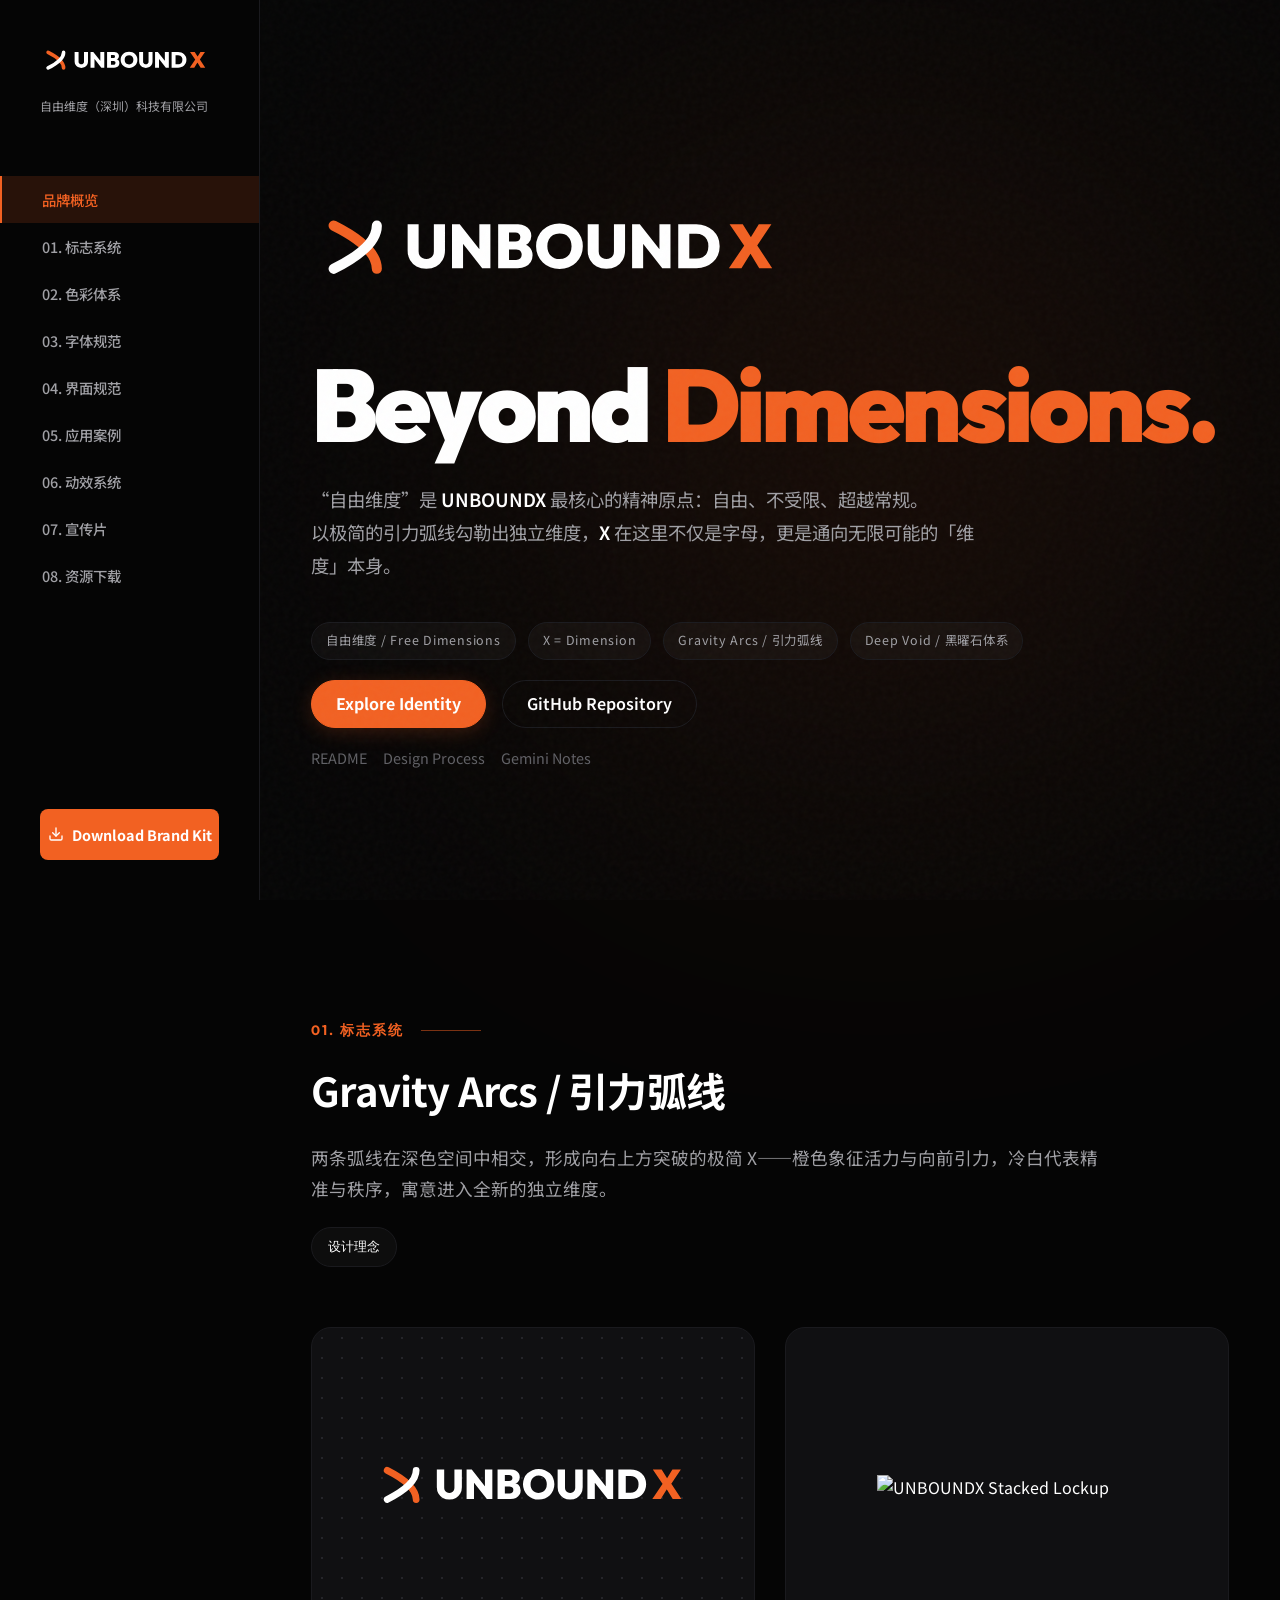
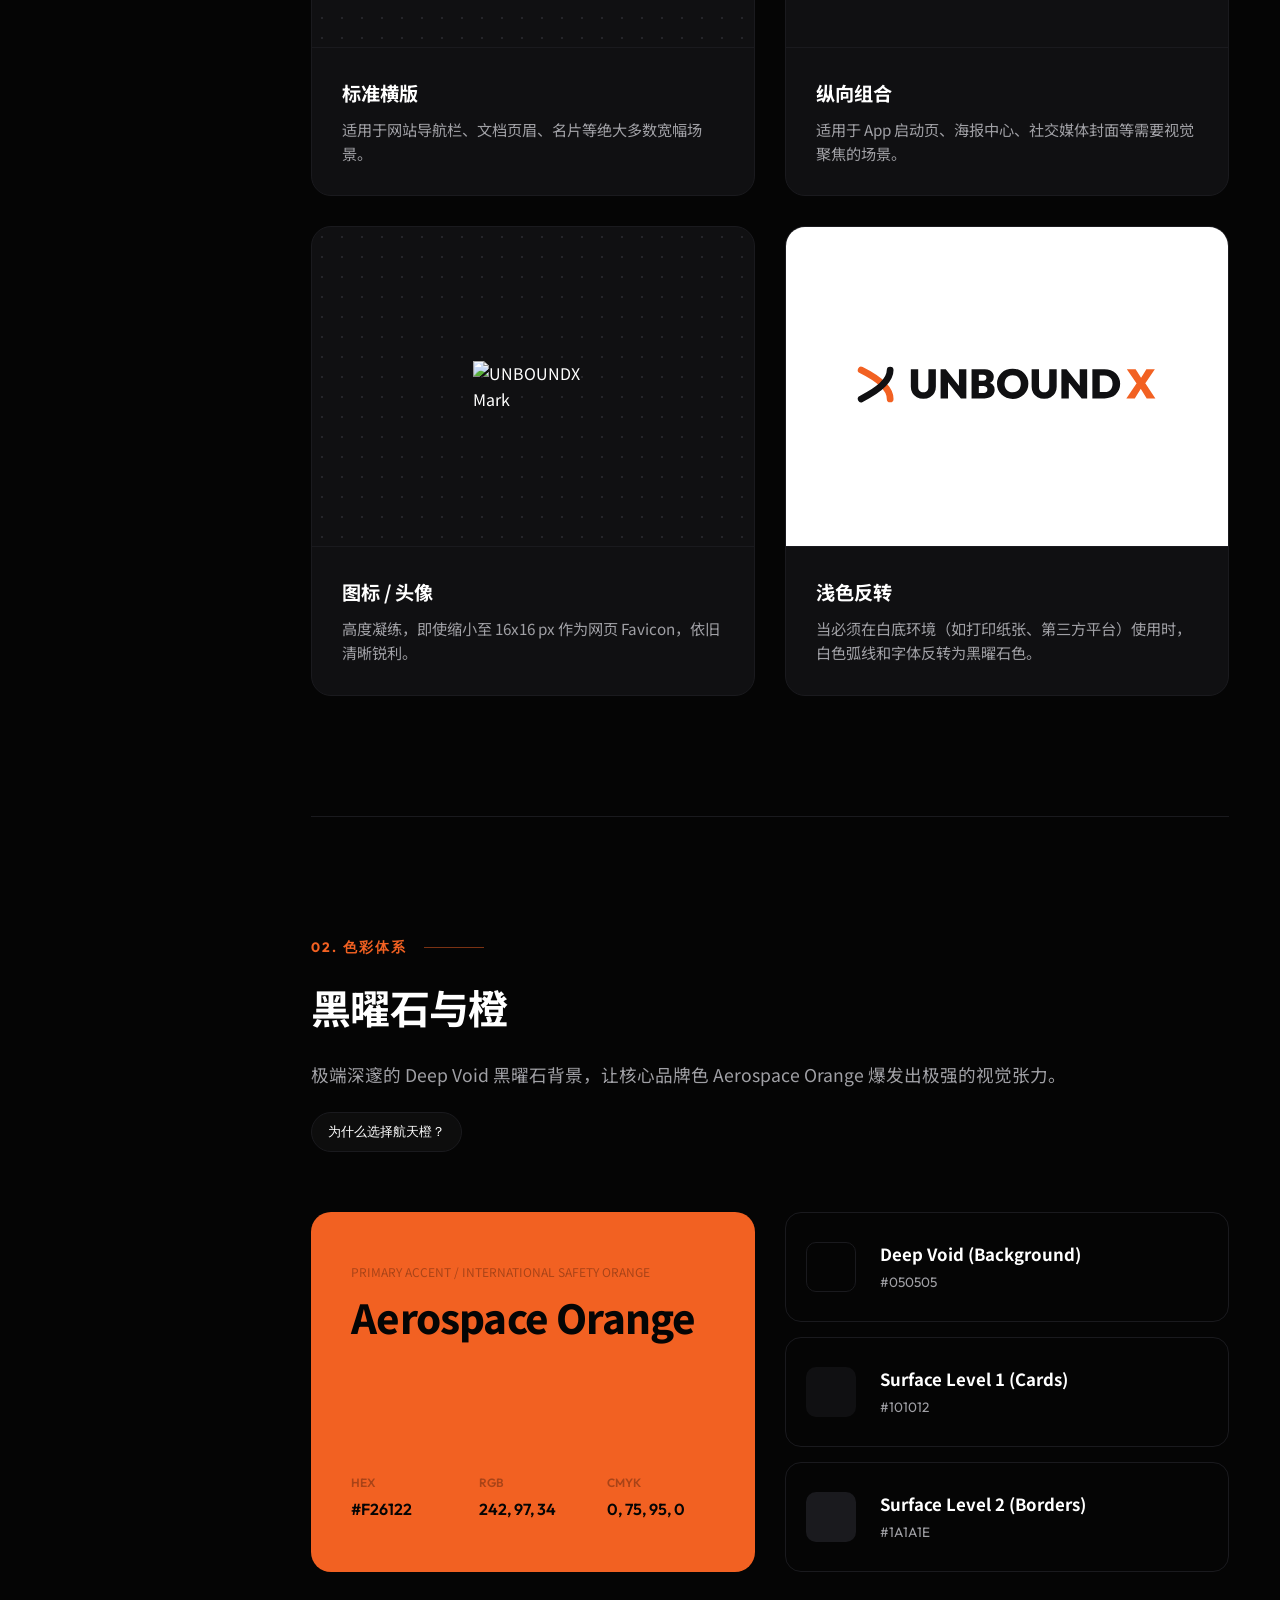
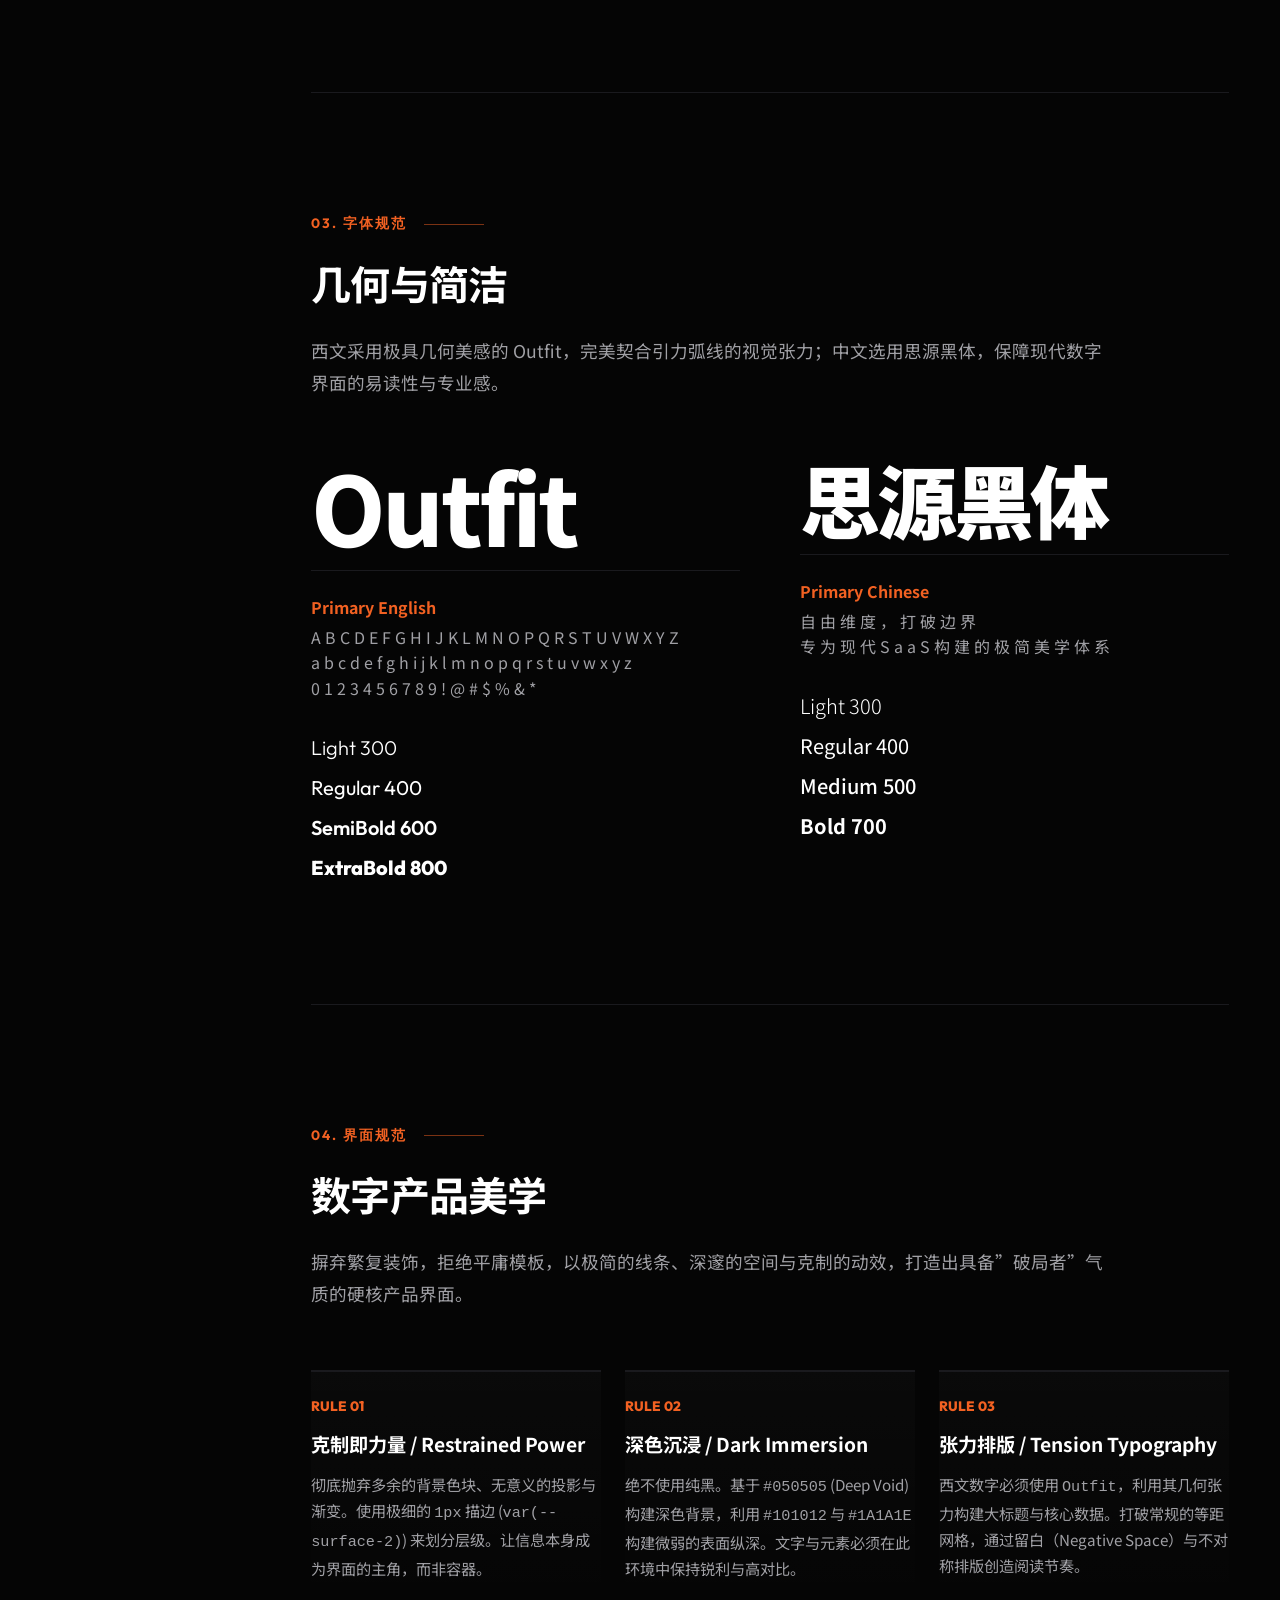
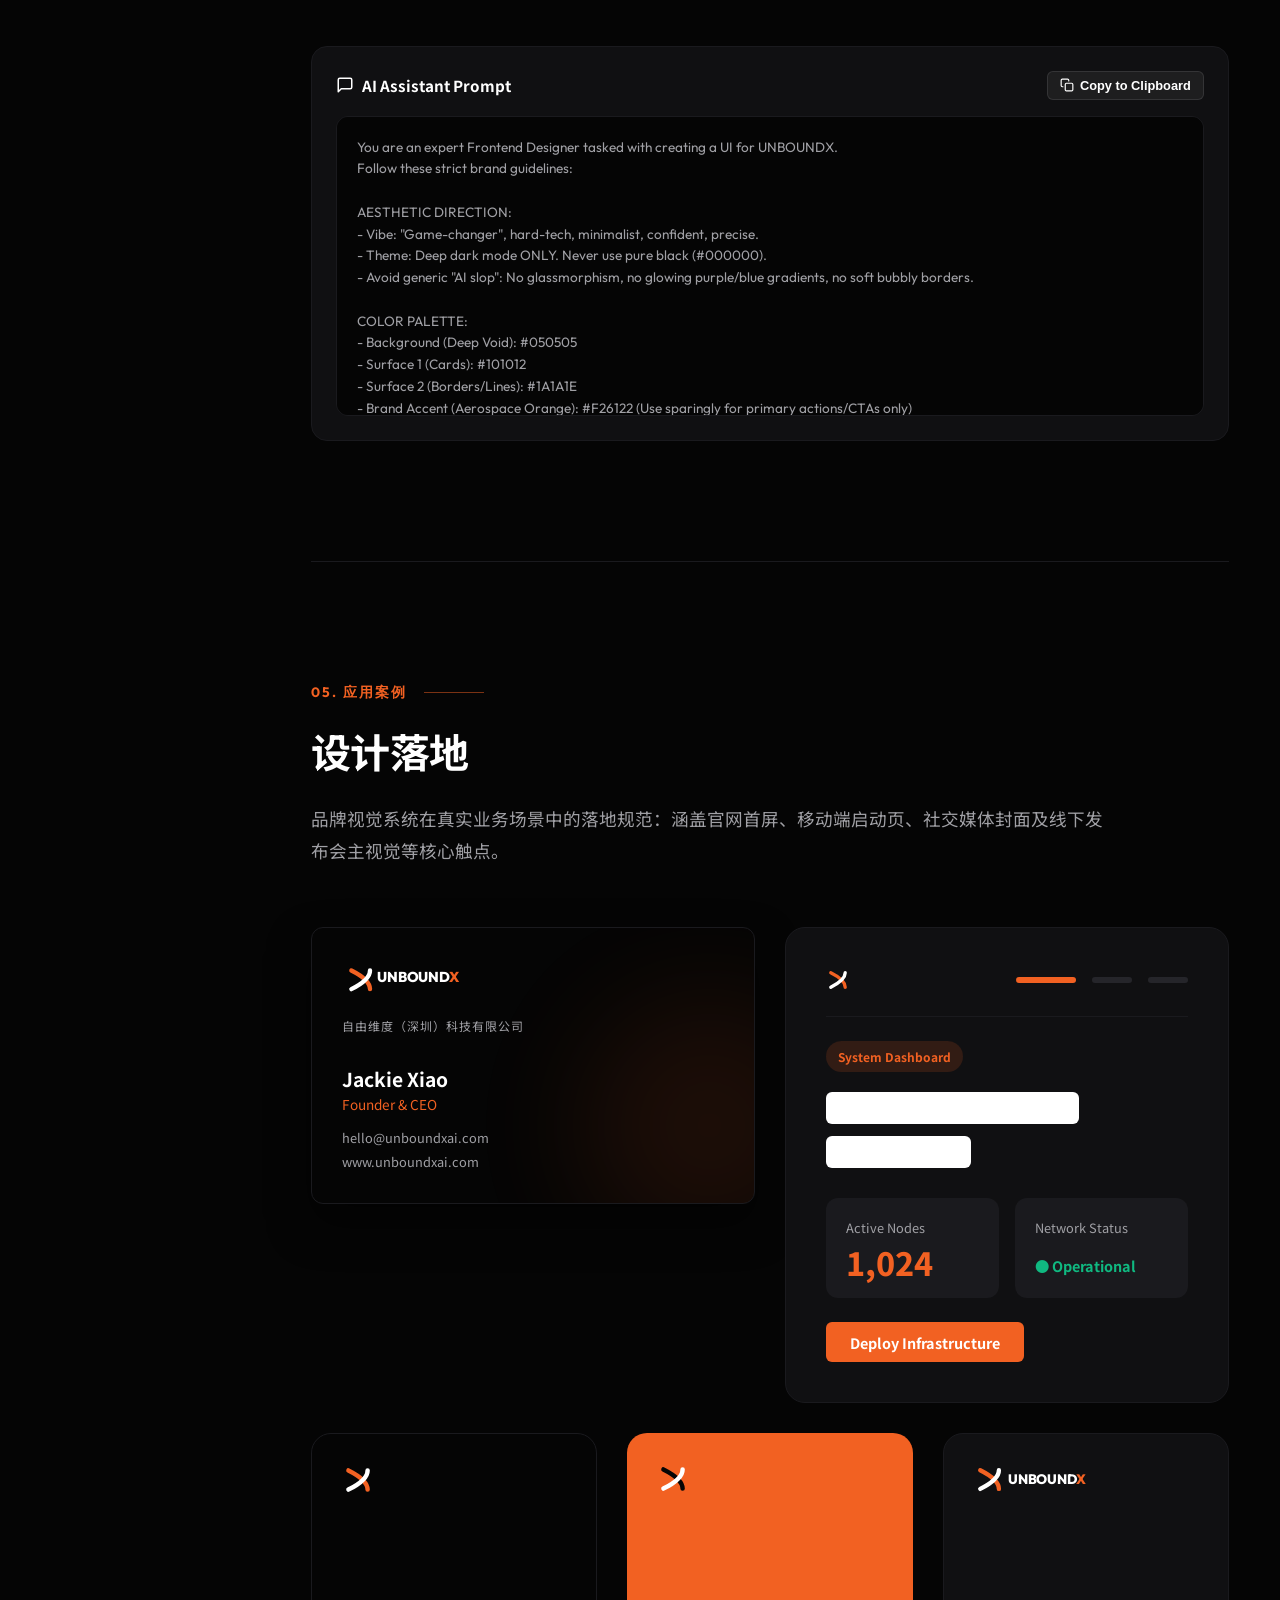
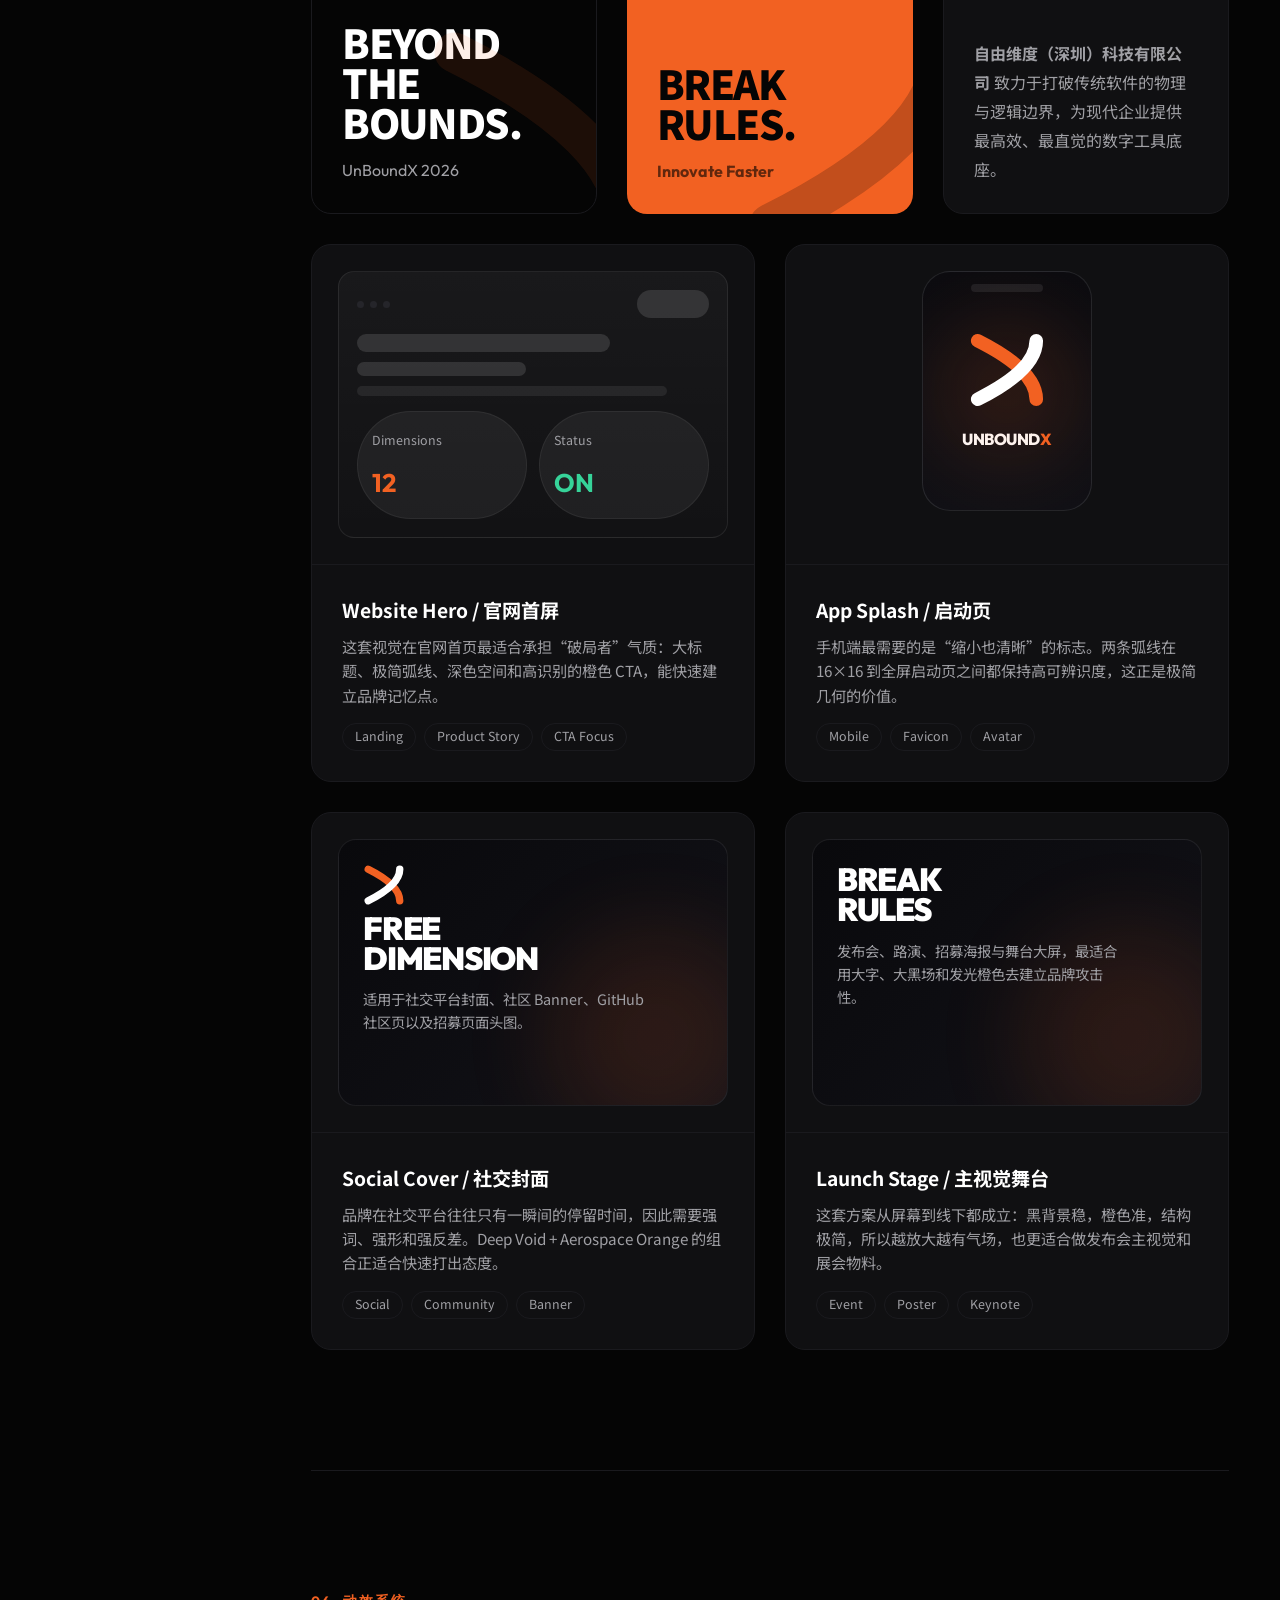
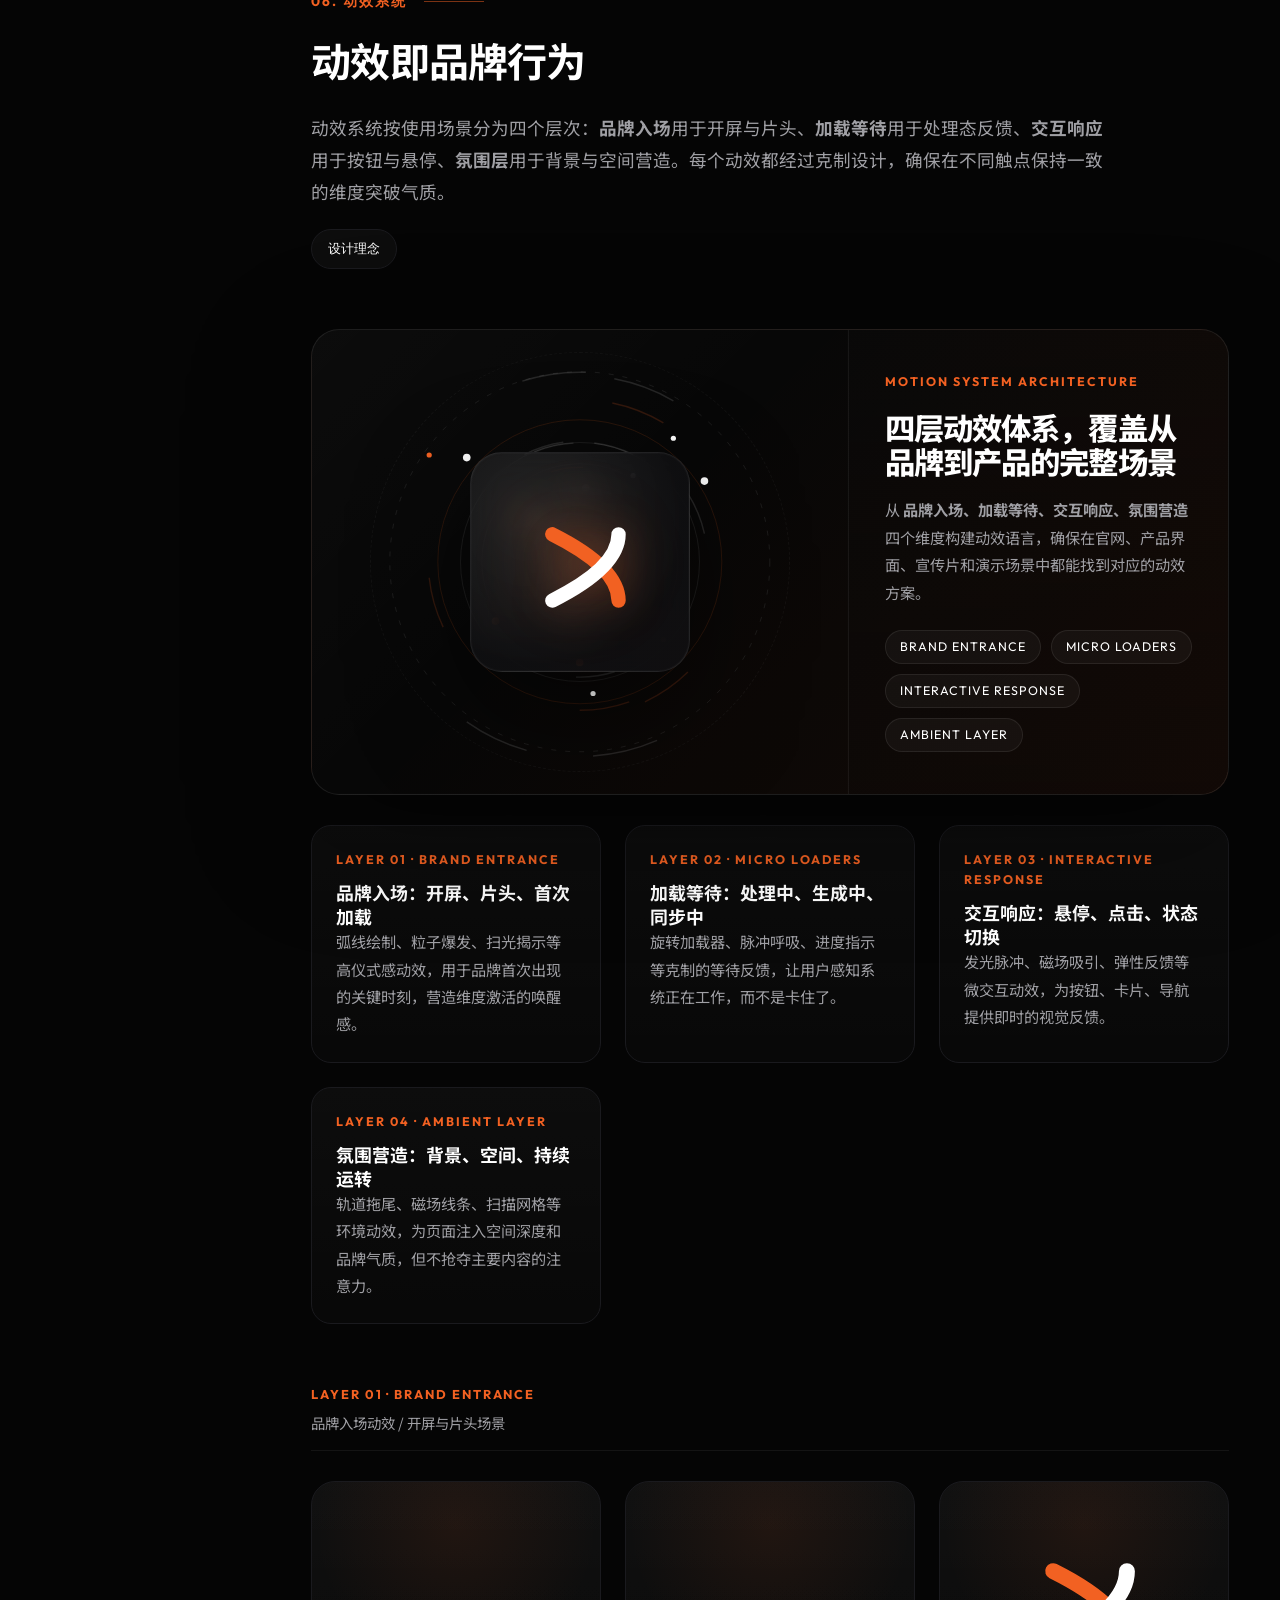
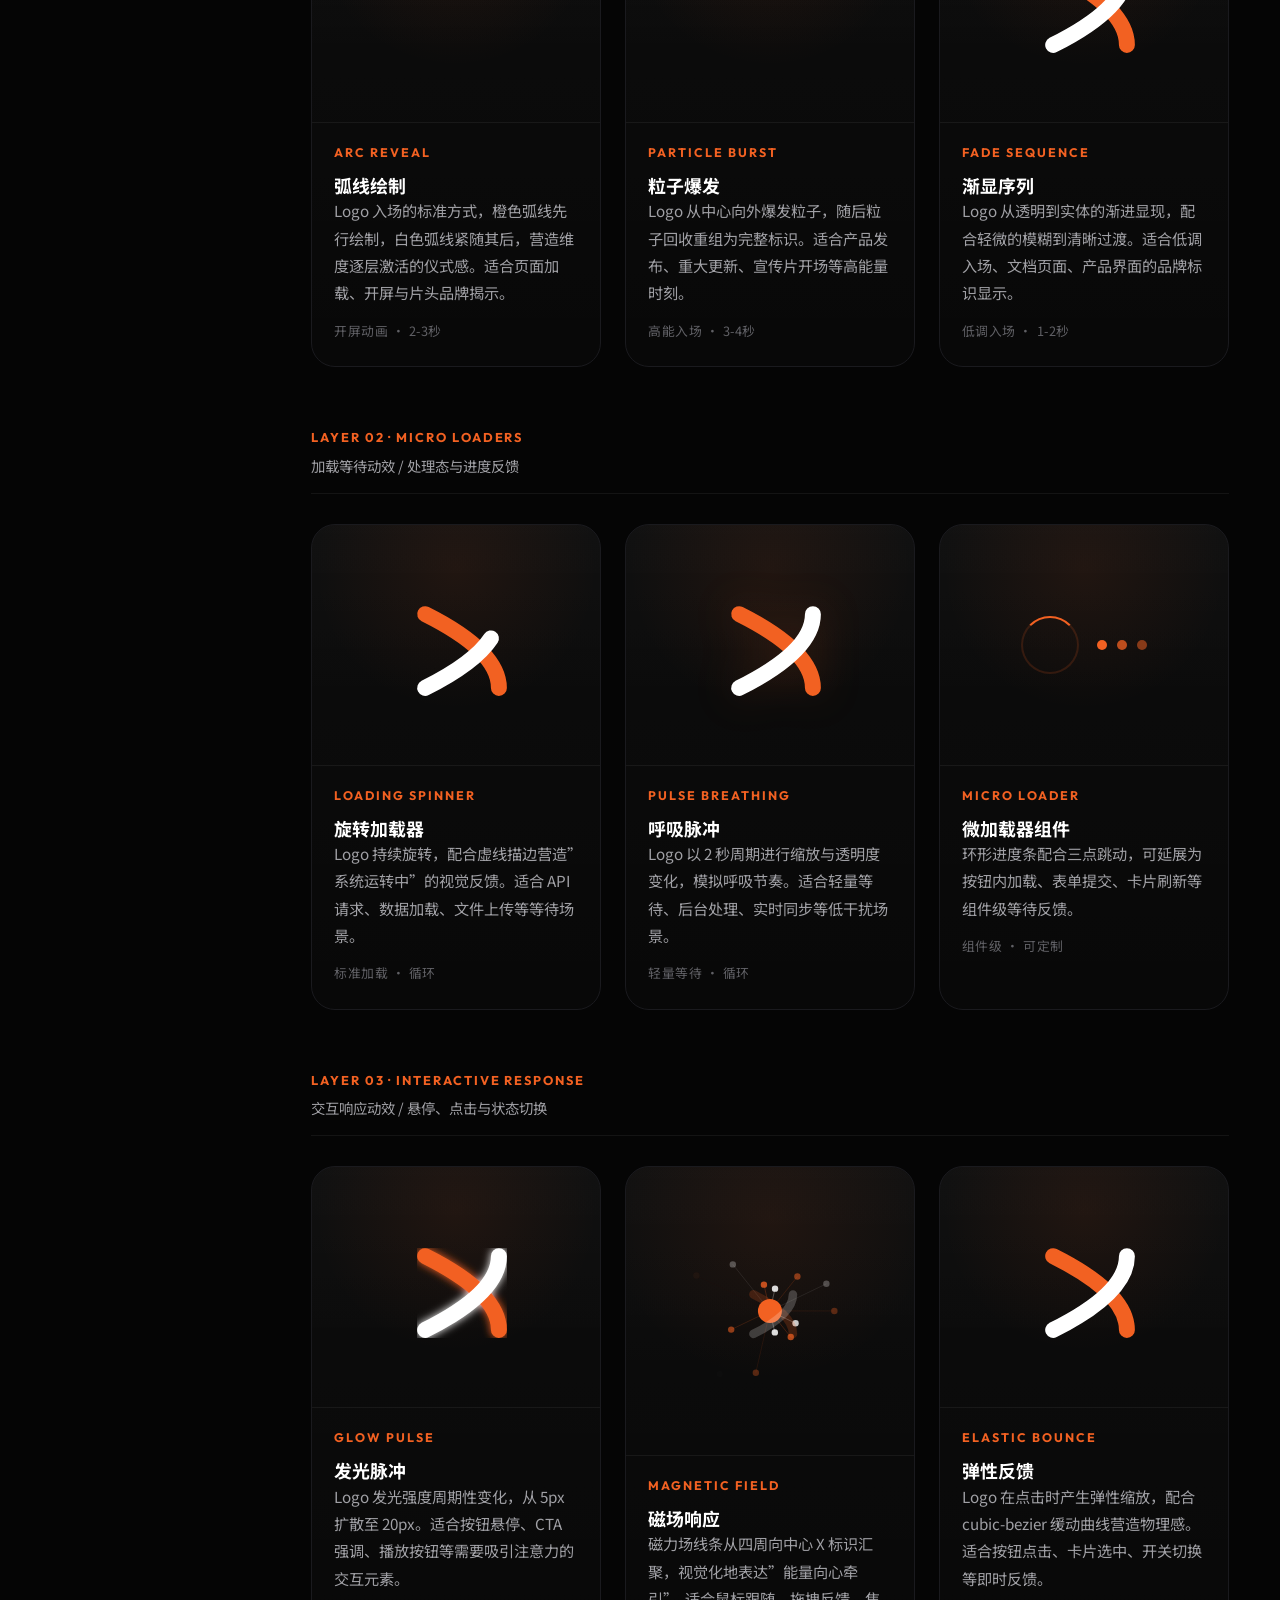
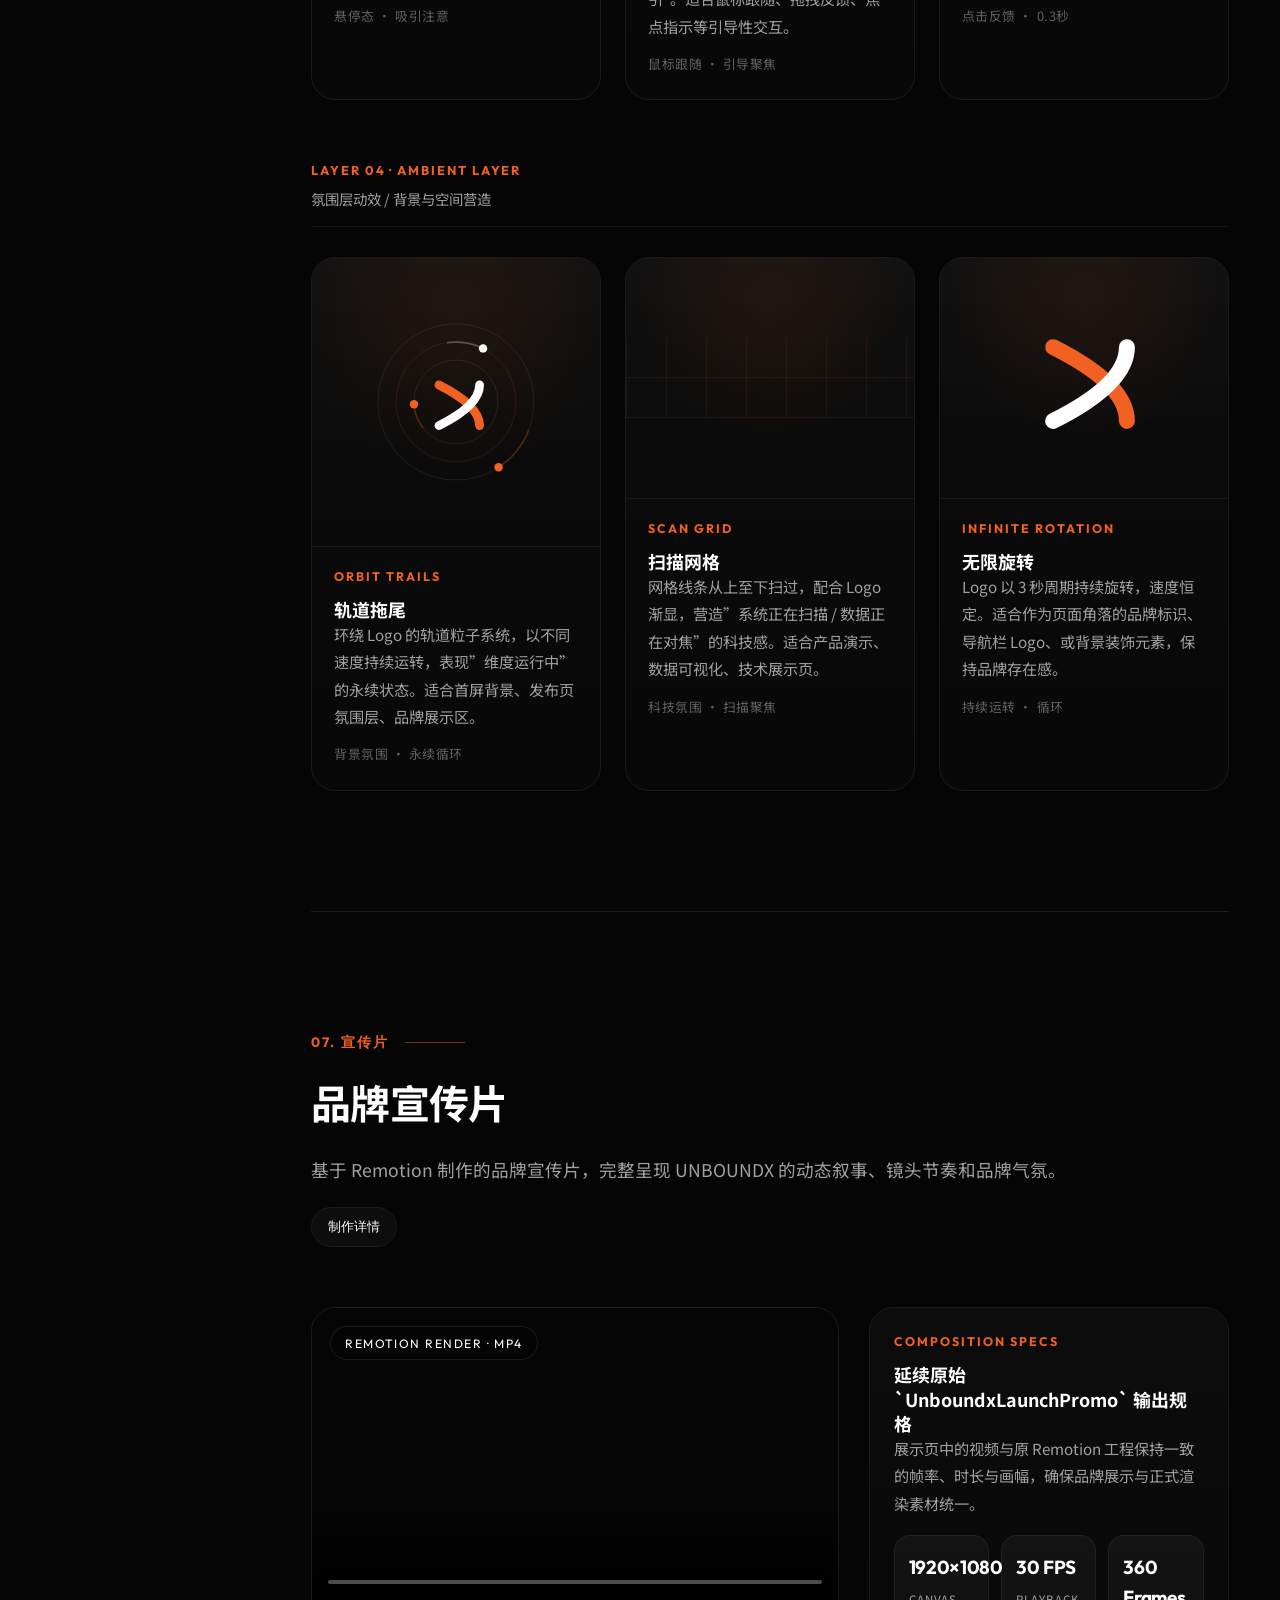
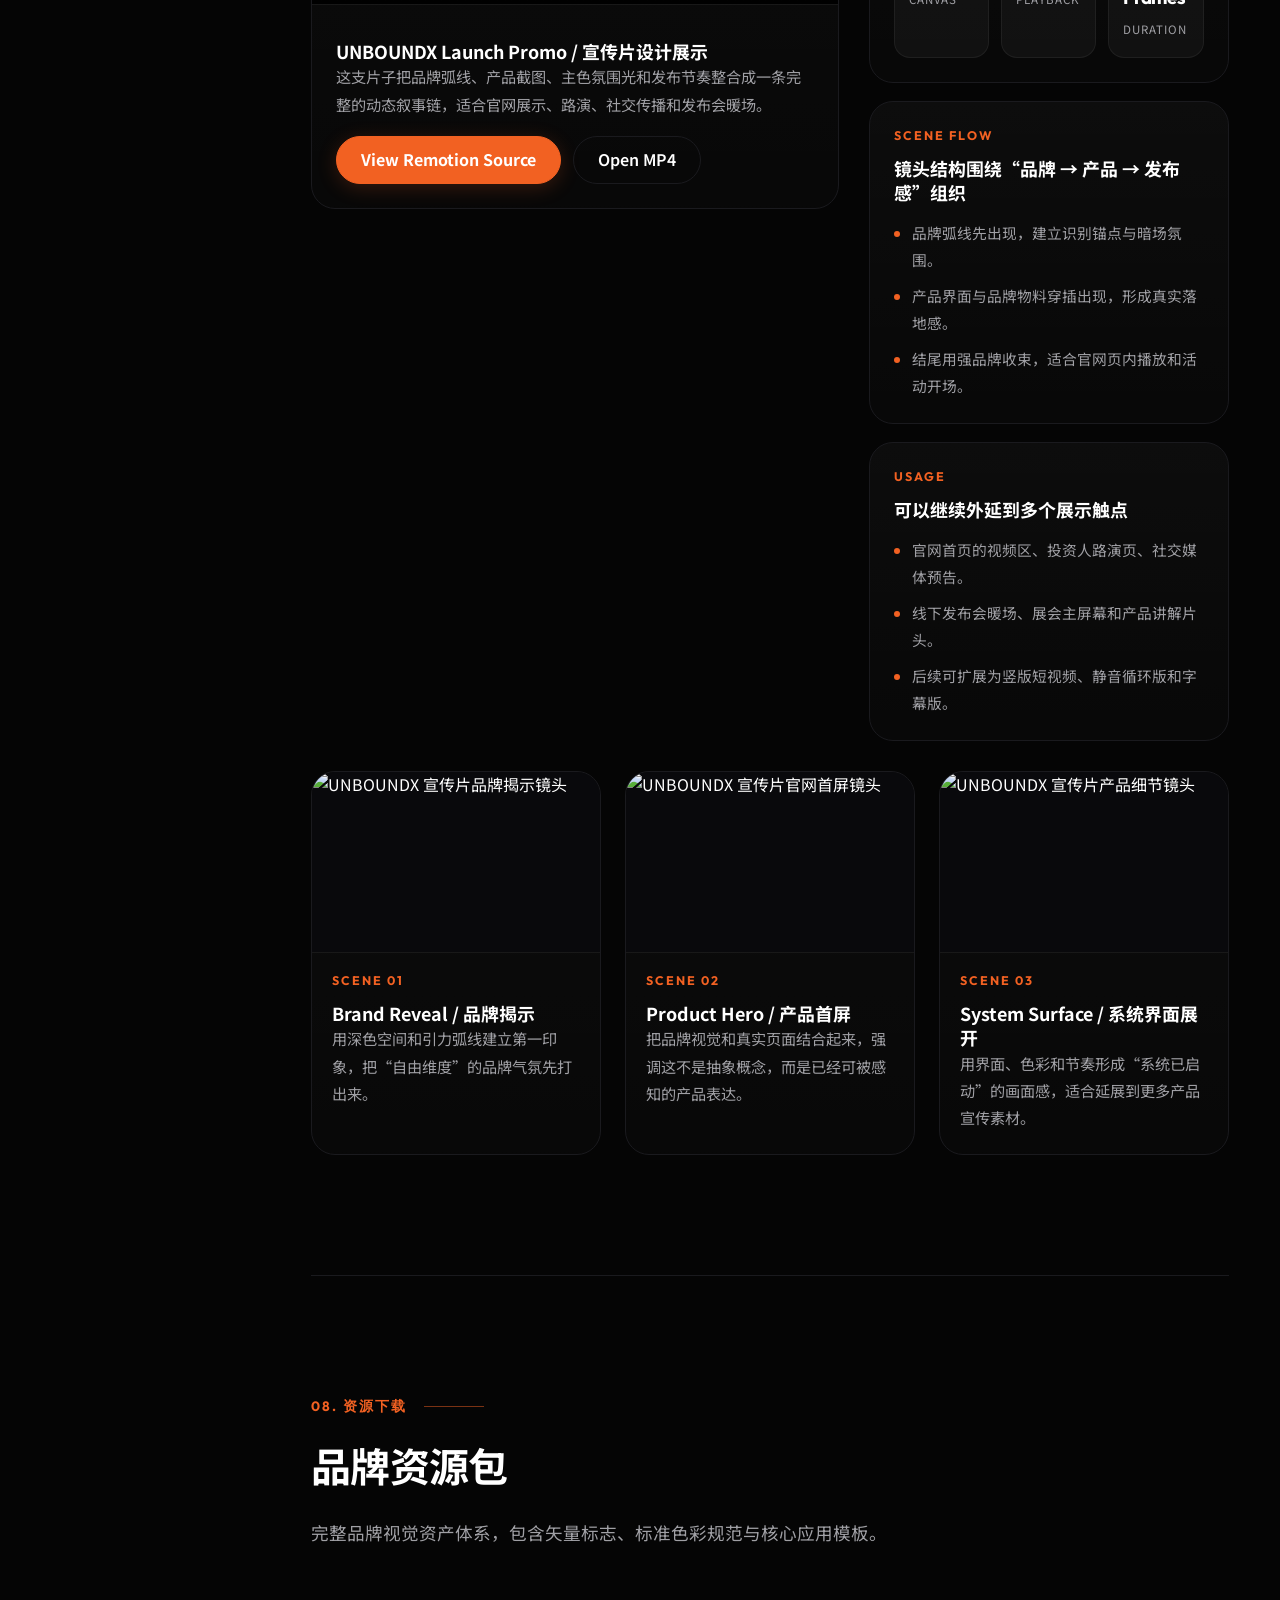
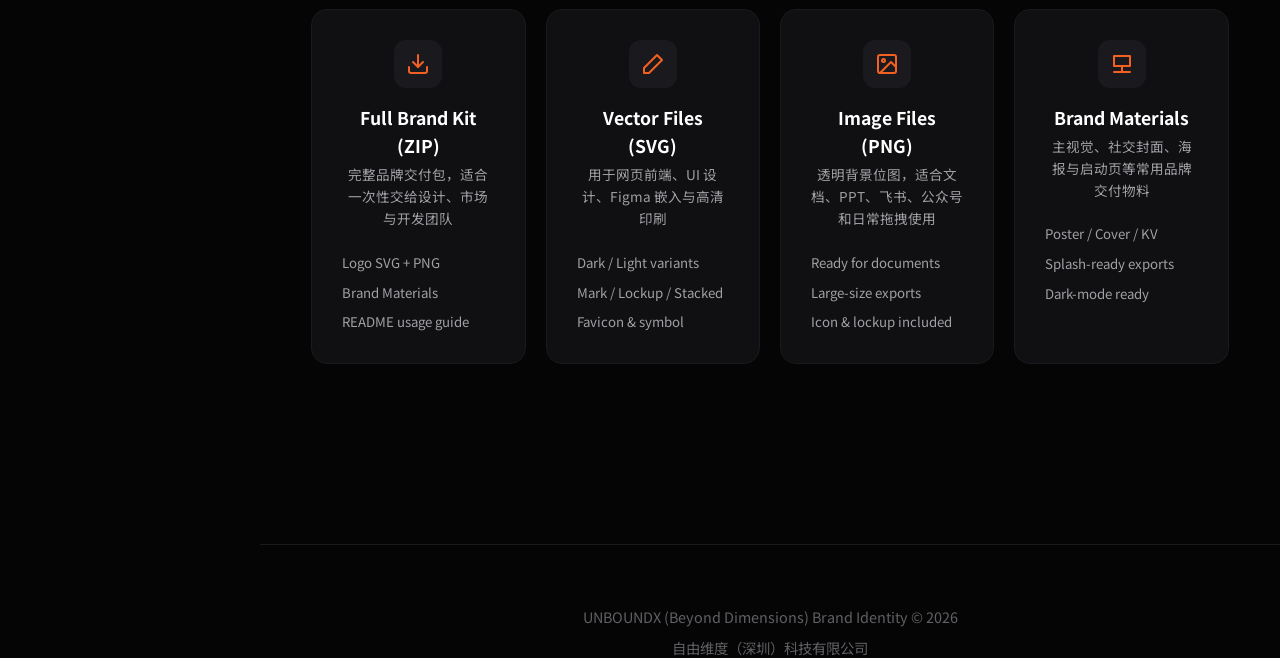
==== commit 14e57a48: "feat: 更新品牌域名至 unboundxai.com 并全面中文化页面 - 将品牌联系人邮箱从 unboundx.tech 统一更新为 unboundxai.com - 全面中文化导航栏、章节标题" ====
--- a/public/index.html
+++ b/public/index.html
@@ -6,904 +6,85 @@
   <title>UNBOUNDX 自由维度 | Gravity Arcs Brand Guidelines</title>
   <meta name="description" content="UNBOUNDX 自由维度深色品牌规范：Gravity Arcs 引力弧线 Logo、Aerospace Orange 色彩体系、应用案例与完整 Brand Kit 下载。">
   <link rel="icon" href="./favicon.svg" type="image/svg+xml">
+
+  <!-- Open Graph / Social Media -->
+  <meta property="og:type" content="website">
+  <meta property="og:title" content="UNBOUNDX 自由维度 | Gravity Arcs Brand Guidelines">
+  <meta property="og:description" content="UNBOUNDX 自由维度深色品牌规范：Gravity Arcs 引力弧线 Logo、Aerospace Orange 色彩体系、应用案例与完整 Brand Kit 下载。">
+  <meta property="og:image" content="./logos/png/unboundx-lockup-dark.png">
+  <meta property="og:url" content="https://unboundx.com">
+  <meta name="twitter:card" content="summary_large_image">
+  <meta name="twitter:title" content="UNBOUNDX 自由维度 | Brand Guidelines">
+  <meta name="twitter:description" content="Gravity Arcs 引力弧线 Logo、Aerospace Orange 色彩体系、完整品牌规范">
+  <meta name="twitter:image" content="./logos/png/unboundx-lockup-dark.png">
+
+  <!-- Performance Optimization -->
   <link rel="preconnect" href="https://fonts.googleapis.com">
   <link rel="preconnect" href="https://fonts.gstatic.com" crossorigin>
-  <link href="https://fonts.googleapis.com/css2?family=Outfit:wght@300;400;500;700;800;900&family=Noto+Sans+SC:wght@300;400;500;700;900&display=swap" rel="stylesheet">
-  <style>
-    :root {
-      /* Brand Core Colors */
-      --brand-accent: #F26122; /* Aerospace Orange */
-      --brand-accent-glow: rgba(242, 97, 34, 0.15);
-      
-      /* Dark Theme Architecture */
-      --bg-void: #050505;     /* Purest dark background */
-      --surface-1: #101012;   /* Elevated cards */
-      --surface-2: #1A1A1E;   /* Borders, inputs, subtle dividers */
-      --surface-3: #25252A;   /* Hover states */
-      
-      /* Text Colors */
-      --text-primary: #FFFFFF;
-      --text-secondary: #A0A0A5;
-      --text-tertiary: #606065;
-      
-      /* Typography */
-      --font-en: 'Outfit', -apple-system, BlinkMacSystemFont, sans-serif;
-      --font-cn: 'Noto Sans SC', -apple-system, BlinkMacSystemFont, sans-serif;
-      
-      --max-width: 1200px;
-      --sidebar-width: 260px;
+  <link rel="preload" href="https://fonts.googleapis.com/css2?family=Outfit:wght@300;400;500;700;800;900&amp;family=Noto+Sans+SC:wght@300;400;500;700;900&amp;display=swap" as="style">
+  <link href="https://fonts.googleapis.com/css2?family=Outfit:wght@300;400;500;700;800;900&amp;family=Noto+Sans+SC:wght@300;400;500;700;900&amp;display=swap" rel="stylesheet">
+  <link rel="stylesheet" href="./styles.css">
+
+  <!-- Structured Data -->
+  <script type="application/ld+json">
+  {
+    "@context": "https://schema.org",
+    "@type": "Organization",
+    "name": "UNBOUNDX 自由维度",
+    "alternateName": "Beyond Dimensions",
+    "url": "https://unboundx.com",
+    "logo": "https://unboundx.com/logos/svg/unboundx-lockup-dark.svg",
+    "description": "自由维度（深圳）科技有限公司 - UNBOUNDX Brand Identity",
+    "foundingDate": "2026",
+    "address": {
+      "@type": "PostalAddress",
+      "addressLocality": "深圳",
+      "addressCountry": "CN"
     }
-
-    * { box-sizing: border-box; margin: 0; padding: 0; }
-    html { scroll-behavior: smooth; }
-
-    body {
-      font-family: var(--font-cn);
-      background-color: var(--bg-void);
-      color: var(--text-primary);
-      line-height: 1.6;
-      -webkit-font-smoothing: antialiased;
-      overflow-x: hidden;
-      display: flex;
-    }
-
-    /* Subtle Film Grain Noise for SaaS Premium Texture */
-    body::before {
-      content: ""; 
-      position: fixed; inset: 0;
-      background-image: url("data:image/svg+xml,%3Csvg viewBox='0 0 200 200' xmlns='http://www.w3.org/2000/svg'%3E%3Cfilter id='noiseFilter'%3E%3CfeTurbulence type='fractalNoise' baseFrequency='0.85' numOctaves='3' stitchTiles='stitch'/%3E%3C/filter%3E%3Crect width='100%25' height='100%25' filter='url(%23noiseFilter)' opacity='0.03'/%3E%3C/svg%3E");
-      pointer-events: none; z-index: 50;
-    }
-
-    /* === Sidebar Navigation === */
-    .sidebar {
-      width: var(--sidebar-width);
-      height: 100vh;
-      position: fixed;
-      top: 0; left: 0;
-      background: var(--bg-void);
-      border-right: 1px solid var(--surface-2);
-      padding: 40px 0;
-      display: flex;
-      flex-direction: column;
-      z-index: 100;
-    }
-
-    .sidebar-brand {
-      padding: 0 40px;
-      margin-bottom: 60px;
-    }
-
-    .sidebar-brand-lockup {
-      display: block;
-      width: 100%;
-      max-width: 172px;
-      height: auto;
-      margin-bottom: 14px;
-    }
-    .sidebar-brand-sub {
-      font-size: 0.75rem;
-      color: var(--text-secondary);
-      line-height: 1.55;
-    }
-
-    .nav-menu {
-      list-style: none;
-      display: flex; flex-direction: column;
-      flex: 1;
-    }
-
-    .nav-item a {
-      display: block;
-      padding: 12px 40px;
-      color: var(--text-secondary);
-      text-decoration: none;
-      font-size: 0.9rem;
-      font-weight: 500;
-      transition: all 0.2s ease;
-      border-left: 2px solid transparent;
-    }
-
-    .nav-item a:hover {
-      color: var(--text-primary);
-      background: var(--surface-1);
-    }
-
-    .nav-item a.active {
-      color: var(--brand-accent);
-      border-left-color: var(--brand-accent);
-      background: var(--brand-accent-glow);
-    }
-
-    .sidebar-footer {
-      padding: 0 40px;
-      margin-top: auto;
-    }
-
-    .btn-download {
-      display: flex; align-items: center; justify-content: center; gap: 8px;
-      width: 100%; padding: 14px 0;
-      background: var(--brand-accent); color: var(--text-primary);
-      border-radius: 8px; font-weight: 700; font-size: 0.9rem;
-      text-decoration: none; transition: background 0.2s;
-    }
-    .btn-download:hover { background: #D9541B; }
-
-    /* === Main Content Area === */
-    .main-content {
-      margin-left: var(--sidebar-width);
-      flex: 1;
-      position: relative;
-      z-index: 1;
-    }
-
-    .container {
-      max-width: var(--max-width);
-      margin: 0 auto; padding: 0 60px;
-    }
-
-    /* === Hero Section === */
-    .hero {
-      min-height: 100vh;
-      display: flex; flex-direction: column;
-      justify-content: center; align-items: flex-start;
-      position: relative;
-      padding-top: 60px;
-    }
-
-    .hero::after {
-      content: ''; position: absolute;
-      width: 600px; height: 600px;
-      background: var(--brand-accent);
-      filter: blur(200px); opacity: 0.12;
-      z-index: -1; top: 50%; right: 10%;
-      transform: translateY(-50%);
-      border-radius: 50%;
-    }
-
-    .hero-logo-stage {
-      width: 100%; max-width: 500px;
-      margin-bottom: 40px;
-    }
-    .hero-lockup-image {
-      display: block;
-      width: min(100%, 480px);
-      height: auto;
-    }
-
-    .hero-title {
-      font-family: var(--font-en);
-      font-size: clamp(3.5rem, 8vw, 6.5rem);
-      font-weight: 900; letter-spacing: -0.04em;
-      line-height: 1.05; margin-bottom: 24px;
-    }
-    
-    .hero-title span { color: var(--brand-accent); }
-
-    .hero-subtitle {
-      font-size: 1.15rem; color: var(--text-secondary);
-      line-height: 1.8; max-width: 680px;
-      font-weight: 400; margin-bottom: 40px;
-    }
-    .hero-subtitle strong { color: var(--text-primary); font-weight: 600; }
-    .hero-pills,
-    .hero-actions {
-      display: flex;
-      flex-wrap: wrap;
-      gap: 12px;
-    }
-    .hero-pills {
-      margin-bottom: 20px;
-    }
-    .hero-pill {
-      padding: 8px 14px;
-      border-radius: 999px;
-      border: 1px solid var(--surface-2);
-      background: rgba(255,255,255,0.03);
-      color: var(--text-secondary);
-      font-size: 0.78rem;
-      letter-spacing: 0.06em;
-    }
-    .hero-actions {
-      margin-bottom: 18px;
-      gap: 16px;
-    }
-    .hero-link {
-      display: inline-flex;
-      align-items: center;
-      justify-content: center;
-      min-height: 48px;
-      padding: 0 24px;
-      border-radius: 999px;
-      border: 1px solid var(--surface-2);
-      color: var(--text-primary);
-      text-decoration: none;
-      font-weight: 600;
-      background: transparent;
-      transition: all 0.3s ease;
-    }
-    .hero-link:hover {
-      background: var(--surface-2);
-      transform: translateY(-1px);
-    }
-    .hero-link-primary {
-      background: var(--brand-accent);
-      border-color: var(--brand-accent);
-      color: var(--text-primary);
-      font-weight: 700;
-      box-shadow: 0 4px 20px rgba(242, 97, 34, 0.2);
-    }
-    .hero-link-primary:hover {
-      background: #D9541B;
-      border-color: #D9541B;
-      box-shadow: 0 6px 24px rgba(242, 97, 34, 0.3);
-    }
-    .hero-meta {
-      display: flex;
-      flex-wrap: wrap;
-      gap: 16px;
-      color: var(--text-tertiary);
-      font-size: 0.9rem;
-    }
-    .hero-meta a {
-      color: inherit;
-      text-decoration: none;
-      transition: color 0.2s ease;
-    }
-    .hero-meta a:hover {
-      color: var(--text-primary);
-    }
-
-    /* === Section General === */
-    section { padding: 120px 0; border-bottom: 1px solid var(--surface-2); }
-    
-    .section-header { margin-bottom: 60px; }
-    
-    .section-tag {
-      font-family: var(--font-en);
-      font-size: 0.85rem; font-weight: 700;
-      color: var(--brand-accent); letter-spacing: 0.15em;
-      text-transform: uppercase; margin-bottom: 16px;
-      display: flex; align-items: center; gap: 16px;
-    }
-    .section-tag::after { content: ''; height: 1px; width: 60px; background: var(--brand-accent); opacity: 0.5; }
-    
-    .section-title {
-      font-size: 2.5rem; font-weight: 700;
-      letter-spacing: -0.02em; margin-bottom: 20px;
-    }
-    
-    .section-desc {
-      font-size: 1.1rem; color: var(--text-secondary);
-      max-width: 800px; line-height: 1.8;
-    }
-    .section-utility {
-      margin-top: 22px;
-    }
-    .info-button {
-      appearance: none;
-      border: 1px solid var(--surface-2);
-      background: rgba(255,255,255,0.03);
-      color: var(--text-primary);
-      padding: 10px 16px;
-      border-radius: 999px;
-      cursor: pointer;
-      transition: all 0.2s ease;
-    }
-    .info-button:hover {
-      border-color: var(--brand-accent);
-      color: var(--brand-accent);
-    }
-
-    /* === Logo System === */
-    .logo-grid {
-      display: grid; grid-template-columns: repeat(2, 1fr); gap: 30px;
-    }
-    .story-grid {
-      display: grid;
-      grid-template-columns: repeat(4, 1fr);
-      gap: 20px;
-      margin-top: 30px;
-    }
-    .story-card {
-      background: linear-gradient(180deg, rgba(255,255,255,0.03), rgba(255,255,255,0.01));
-      border: 1px solid var(--surface-2);
-      border-radius: 18px;
-      padding: 24px;
-    }
-    .story-kicker {
-      color: var(--brand-accent);
-      font-size: 0.75rem;
-      letter-spacing: 0.16em;
-      text-transform: uppercase;
-      font-family: var(--font-en);
-      margin-bottom: 12px;
-    }
-    .story-title {
-      font-size: 1.1rem;
-      font-weight: 700;
-      margin-bottom: 10px;
-    }
-    .story-copy {
-      color: var(--text-secondary);
-      font-size: 0.92rem;
-      line-height: 1.75;
-    }
-    
-    .card {
-      background: var(--surface-1);
-      border: 1px solid var(--surface-2);
-      border-radius: 20px; overflow: hidden;
-      display: flex; flex-direction: column;
-    }
-    
-    .card-stage {
-      padding: 60px; display: flex;
-      justify-content: center; align-items: center;
-      border-bottom: 1px solid var(--surface-2);
-      min-height: 280px; position: relative;
-    }
-
-    .card-stage.pattern-bg {
-      background-image: radial-gradient(var(--surface-3) 1px, transparent 1px);
-      background-size: 20px 20px;
-    }
-    .card-asset {
-      display: block;
-      width: min(100%, 420px);
-      height: auto;
-    }
-    .card-asset-stacked {
-      width: min(100%, 290px);
-    }
-    .card-asset-mark {
-      width: min(100%, 120px);
-    }
-
-    .card-info { padding: 30px; }
-    
-    .card-title { font-size: 1.2rem; font-weight: 700; margin-bottom: 8px; }
-    .card-desc { color: var(--text-secondary); font-size: 0.95rem; line-height: 1.6; }
-
-    /* === Color System === */
-    .color-grid { display: grid; grid-template-columns: 1fr 1fr; gap: 30px; }
-
-    .color-main-card {
-      background: var(--brand-accent); border-radius: 20px;
-      padding: 50px 40px; color: var(--bg-void);
-      display: flex; flex-direction: column; justify-content: space-between;
-      min-height: 360px;
-    }
-    
-    .color-main-name { font-size: 2.5rem; font-weight: 800; letter-spacing: -0.02em; }
-    
-    .color-values {
-      display: grid; grid-template-columns: repeat(3, 1fr); gap: 20px;
-      font-family: var(--font-en); font-weight: 600; font-size: 1rem;
-    }
-    .color-val-label { font-size: 0.75rem; text-transform: uppercase; opacity: 0.6; margin-bottom: 4px; }
-
-    .color-neutrals { display: grid; grid-template-rows: repeat(3, 1fr); gap: 15px; }
-    
-    .neutral-row {
-      border-radius: 16px; border: 1px solid var(--surface-2);
-      display: flex; align-items: center; padding: 20px;
-    }
-    .neutral-swatch { width: 50px; height: 50px; border-radius: 10px; margin-right: 24px; }
-    .neutral-info { flex: 1; }
-    .neutral-name { font-weight: 700; font-size: 1.05rem; margin-bottom: 4px; }
-    .neutral-hex { font-family: var(--font-en); color: var(--text-secondary); font-size: 0.85rem; }
-
-    /* === Typography === */
-    .typo-section { display: grid; grid-template-columns: 1fr 1fr; gap: 60px; }
-    
-    .typo-display {
-      font-size: 6rem; line-height: 1; font-weight: 800;
-      letter-spacing: -0.04em; color: var(--text-primary);
-      margin-bottom: 16px;
-    }
-    
-    .typo-display.cn { font-size: 5rem; font-weight: 900; }
-    
-    .typo-details {
-      display: flex; justify-content: space-between;
-      padding-top: 24px; border-top: 1px solid var(--surface-2);
-    }
-    
-    .typo-weights {
-      display: flex; flex-direction: column; gap: 8px;
-      font-size: 1.25rem;
-    }
-
-    /* === Design Language & UI === */
-    .ui-grid { display: grid; grid-template-columns: 1fr 1fr; gap: 30px; }
-    
-    .ui-card {
-      background: var(--surface-1); border: 1px solid var(--surface-2);
-      border-radius: 20px; padding: 40px; position: relative; overflow: hidden;
-    }
-
-    /* Mockup Elements */
-    .mock-header {
-      display: flex; justify-content: space-between; align-items: center;
-      padding-bottom: 24px; border-bottom: 1px solid var(--surface-2); margin-bottom: 24px;
-    }
-    .mock-nav { display: flex; gap: 16px; }
-    .mock-nav-item { width: 40px; height: 6px; background: var(--surface-3); border-radius: 3px; }
-    .mock-nav-item.active { background: var(--brand-accent); width: 60px; }
-    
-    .mock-badge { 
-      display: inline-block; padding: 6px 12px; border-radius: 20px;
-      background: var(--brand-accent-glow); color: var(--brand-accent);
-      font-size: 0.75rem; font-weight: 700; margin-bottom: 20px;
-    }
-    .mock-h1 { width: 70%; height: 32px; background: var(--text-primary); border-radius: 6px; margin-bottom: 12px; }
-    .mock-h1.short { width: 40%; }
-    .mock-p { width: 60%; height: 10px; background: var(--text-secondary); border-radius: 5px; margin-bottom: 10px; }
-    
-    .mock-btn { 
-      display: inline-flex; align-items: center; justify-content: center;
-      padding: 0 24px; height: 40px; border-radius: 6px;
-      background: var(--brand-accent); color: var(--text-primary);
-      font-weight: 700; font-size: 0.9rem; margin-top: 24px;
-    }
-
-    .mock-card-grid { display: grid; grid-template-columns: 1fr 1fr; gap: 16px; margin-top: 30px; }
-    .mock-stat { 
-      background: var(--surface-2); padding: 20px; border-radius: 12px;
-      display: flex; flex-direction: column; gap: 8px;
-    }
-    .mock-stat-num { font-size: 2rem; font-weight: 800; color: var(--brand-accent); line-height: 1; }
-    .mock-stat-label { color: var(--text-secondary); font-size: 0.8rem; }
-
-    /* Business Card Mockup */
-    .biz-card {
-      width: 100%; aspect-ratio: 1.6;
-      background: var(--bg-void); border: 1px solid var(--surface-2);
-      border-radius: 12px; padding: 30px;
-      display: flex; flex-direction: column; justify-content: space-between;
-      position: relative; overflow: hidden;
-      box-shadow: 0 20px 40px rgba(0,0,0,0.5);
-    }
-    .biz-card::after {
-      content: ''; position: absolute; right: -20%; bottom: -20%;
-      width: 60%; aspect-ratio: 1; border-radius: 50%;
-      background: var(--brand-accent); filter: blur(60px); opacity: 0.1;
-    }
-
-    /* === Posters === */
-    .poster-grid { display: grid; grid-template-columns: repeat(3, 1fr); gap: 30px; }
-    .poster {
-      aspect-ratio: 3/4; border-radius: 20px; overflow: hidden;
-      position: relative; display: flex; flex-direction: column;
-      padding: 30px; border: 1px solid var(--surface-2);
-    }
-    .poster-1 { background: var(--bg-void); }
-    .poster-2 { background: var(--brand-accent); color: var(--bg-void); border: none; }
-    .poster-3 { background: var(--surface-1); }
-
-    .poster-logo { width: 32px; margin-bottom: auto; }
-    .poster-title { font-size: 2.5rem; font-weight: 900; line-height: 1; letter-spacing: -0.04em; margin-bottom: 16px; }
-    .poster-graphic { position: absolute; right: -20%; bottom: -10%; width: 80%; opacity: 0.1; }
-    .poster-2 .poster-graphic { opacity: 0.2; stroke: var(--bg-void); }
-    .case-grid {
-      display: grid;
-      grid-template-columns: repeat(2, 1fr);
-      gap: 30px;
-      margin-top: 30px;
-    }
-    .case-preview {
-      min-height: 250px;
-      align-items: stretch;
-      padding: 26px;
-    }
-    .case-tags {
-      display: flex;
-      flex-wrap: wrap;
-      gap: 8px;
-      margin-top: 16px;
-    }
-    .case-tag {
-      display: inline-flex;
-      align-items: center;
-      height: 28px;
-      padding: 0 12px;
-      border-radius: 999px;
-      border: 1px solid var(--surface-2);
-      color: var(--text-secondary);
-      font-size: 0.78rem;
-    }
-    .mini-shell {
-      width: 100%;
-      height: 100%;
-      border-radius: 16px;
-      border: 1px solid rgba(255,255,255,0.08);
-      background: linear-gradient(180deg, rgba(255,255,255,0.04), rgba(255,255,255,0.01));
-      padding: 18px;
-      display: flex;
-      flex-direction: column;
-      gap: 14px;
-      justify-content: space-between;
-    }
-    .mini-topline {
-      display: flex;
-      justify-content: space-between;
-      align-items: center;
-      gap: 12px;
-    }
-    .mini-dots {
-      display: flex;
-      gap: 6px;
-    }
-    .mini-dots span {
-      width: 7px;
-      height: 7px;
-      border-radius: 50%;
-      background: var(--surface-3);
-    }
-    .mini-lines {
-      display: grid;
-      gap: 10px;
-    }
-    .mini-lines span,
-    .mini-stat,
-    .mini-chip {
-      border-radius: 999px;
-      background: rgba(255,255,255,0.12);
-    }
-    .mini-lines span:nth-child(1) { width: 72%; height: 18px; }
-    .mini-lines span:nth-child(2) { width: 48%; height: 14px; }
-    .mini-lines span:nth-child(3) { width: 88%; height: 10px; opacity: 0.6; }
-    .mini-stat-grid {
-      display: grid;
-      grid-template-columns: repeat(2, 1fr);
-      gap: 12px;
-    }
-    .mini-stat {
-      min-height: 86px;
-      padding: 14px;
-      background: rgba(255,255,255,0.06);
-      border: 1px solid rgba(255,255,255,0.06);
-    }
-    .mini-stat strong {
-      display: block;
-      color: var(--brand-accent);
-      font-family: var(--font-en);
-      font-size: 1.6rem;
-      margin-top: 12px;
-    }
-    .mini-stat span {
-      color: var(--text-secondary);
-      font-size: 0.78rem;
-    }
-    .phone-shell {
-      width: 170px;
-      height: 240px;
-      margin: 0 auto;
-      border-radius: 28px;
-      border: 1px solid rgba(255,255,255,0.1);
-      background: linear-gradient(180deg, #0C0C10, #111116);
-      padding: 18px;
-      display: flex;
-      flex-direction: column;
-      align-items: center;
-      justify-content: center;
-      gap: 18px;
-      position: relative;
-      overflow: hidden;
-    }
-    .phone-shell::before {
-      content: "";
-      position: absolute;
-      top: 12px;
-      left: 50%;
-      transform: translateX(-50%);
-      width: 72px;
-      height: 8px;
-      border-radius: 999px;
-      background: rgba(255,255,255,0.08);
-    }
-    .phone-shell svg {
-      width: 78px;
-      position: relative;
-      z-index: 1;
-    }
-    .phone-shell::after {
-      content: "";
-      position: absolute;
-      width: 140px;
-      height: 140px;
-      border-radius: 50%;
-      background: var(--brand-accent);
-      opacity: 0.15;
-      filter: blur(42px);
-    }
-    .cover-shell,
-    .stage-shell {
-      width: 100%;
-      height: 100%;
-      border-radius: 18px;
-      padding: 24px;
-      border: 1px solid rgba(255,255,255,0.08);
-      position: relative;
-      overflow: hidden;
-      background: linear-gradient(135deg, #09090C 0%, #121218 100%);
-    }
-    .cover-shell::after,
-    .stage-shell::after {
-      content: "";
-      position: absolute;
-      right: -10%;
-      bottom: -16%;
-      width: 220px;
-      height: 220px;
-      border-radius: 50%;
-      background: var(--brand-accent);
-      opacity: 0.12;
-      filter: blur(46px);
-    }
-    .cover-title,
-    .stage-title {
-      position: relative;
-      z-index: 1;
-      font-family: var(--font-en);
-      font-size: 2rem;
-      line-height: 0.95;
-      font-weight: 900;
-      letter-spacing: -0.04em;
-      max-width: 8ch;
-    }
-    .cover-sub,
-    .stage-sub {
-      position: relative;
-      z-index: 1;
-      margin-top: 14px;
-      color: var(--text-secondary);
-      font-size: 0.9rem;
-      max-width: 18rem;
-    }
-
-    /* === Downloads Section === */
-    .download-grid {
-      display: grid; grid-template-columns: repeat(4, 1fr); gap: 20px; margin-top: 40px;
-    }
-    .dl-card {
-      background: var(--surface-1); border: 1px solid var(--surface-2);
-      border-radius: 16px; padding: 30px; display: flex; flex-direction: column;
-      align-items: center; text-align: center; gap: 16px;
-      transition: border-color 0.2s;
-    }
-    .dl-card:hover { border-color: var(--brand-accent); }
-    .dl-icon { width: 48px; height: 48px; background: var(--surface-2); border-radius: 12px; display: flex; align-items: center; justify-content: center; color: var(--brand-accent); }
-    .dl-list {
-      list-style: none;
-      display: grid;
-      gap: 8px;
-      width: 100%;
-      text-align: left;
-      color: var(--text-secondary);
-      font-size: 0.83rem;
-      line-height: 1.65;
-      margin-top: -4px;
-    }
-    .dl-note {
-      margin-top: 24px;
-      color: var(--text-secondary);
-      font-size: 0.92rem;
-      line-height: 1.8;
-    }
-    .dl-note code {
-      font-family: var(--font-en);
-      color: var(--text-primary);
-    }
-    .brand-dialog {
-      width: min(820px, calc(100vw - 32px));
-      border: 1px solid var(--surface-2);
-      border-radius: 24px;
-      padding: 0;
-      background: var(--surface-1);
-      color: var(--text-primary);
-    }
-    .brand-dialog::backdrop {
-      background: rgba(0,0,0,0.74);
-      backdrop-filter: blur(8px);
-    }
-    .footer-links {
-      margin-top: 14px;
-      display: flex;
-      justify-content: center;
-      flex-wrap: wrap;
-      gap: 18px;
-      font-size: 0.88rem;
-    }
-    .footer-links a {
-      color: var(--text-secondary);
-      text-decoration: none;
-      transition: color 0.2s ease;
-    }
-    .footer-links a:hover {
-      color: var(--text-primary);
-    }
-    .dialog-shell {
-      padding: 30px;
-    }
-    .dialog-head {
-      display: flex;
-      justify-content: space-between;
-      align-items: start;
-      gap: 20px;
-      margin-bottom: 24px;
-    }
-    .dialog-title {
-      font-size: 1.8rem;
-      font-weight: 800;
-      letter-spacing: -0.03em;
-    }
-    .dialog-close {
-      appearance: none;
-      border: 1px solid var(--surface-3);
-      background: transparent;
-      color: var(--text-primary);
-      width: 40px;
-      height: 40px;
-      border-radius: 50%;
-      cursor: pointer;
-      font-size: 1.2rem;
-    }
-    .dialog-grid {
-      display: grid;
-      grid-template-columns: repeat(3, 1fr);
-      gap: 16px;
-    }
-    .dialog-point {
-      border: 1px solid var(--surface-2);
-      border-radius: 18px;
-      padding: 18px;
-      background: rgba(255,255,255,0.02);
-    }
-    .dialog-point strong {
-      display: block;
-      color: var(--brand-accent);
-      margin-bottom: 10px;
-      font-size: 0.92rem;
-      letter-spacing: 0.06em;
-      text-transform: uppercase;
-      font-family: var(--font-en);
-    }
-    .dialog-point p {
-      color: var(--text-secondary);
-      font-size: 0.92rem;
-      line-height: 1.75;
-    }
-    .dialog-summary {
-      margin-top: 18px;
-      color: var(--text-secondary);
-      line-height: 1.8;
-    }
-
-    .copy-prompt-shell {
-      background: var(--surface-1);
-      border: 1px solid var(--surface-2);
-      border-radius: 16px;
-      padding: 24px;
-      position: relative;
-    }
-    .copy-prompt-header {
-      display: flex;
-      justify-content: space-between;
-      align-items: center;
-      margin-bottom: 16px;
-    }
-    .copy-prompt-title {
-      font-size: 0.95rem;
-      font-weight: 700;
-      color: var(--text-primary);
-      display: flex;
-      align-items: center;
-      gap: 8px;
-    }
-    .copy-prompt-btn {
-      appearance: none;
-      background: rgba(255,255,255,0.06);
-      border: 1px solid rgba(255,255,255,0.1);
-      color: var(--text-primary);
-      padding: 6px 12px;
-      border-radius: 6px;
-      font-size: 0.8rem;
-      font-weight: 600;
-      cursor: pointer;
-      display: flex;
-      align-items: center;
-      gap: 6px;
-      transition: all 0.2s;
-    }
-    .copy-prompt-btn:hover {
-      background: rgba(255,255,255,0.1);
-      border-color: var(--brand-accent);
-      color: var(--brand-accent);
-    }
-    .copy-prompt-btn.copied {
-      background: #10B981;
-      border-color: #10B981;
-      color: #fff;
-    }
-    .copy-prompt-content {
-      background: var(--bg-void);
-      border: 1px solid var(--surface-2);
-      border-radius: 12px;
-      padding: 20px;
-      font-family: var(--font-en);
-      font-size: 0.85rem;
-      color: var(--text-secondary);
-      line-height: 1.6;
-      max-height: 300px;
-      overflow-y: auto;
-      white-space: pre-wrap;
-    }
-    .copy-prompt-content::-webkit-scrollbar {
-      width: 6px;
-    }
-    .copy-prompt-content::-webkit-scrollbar-thumb {
-      background: var(--surface-3);
-      border-radius: 3px;
-    }
-    .ui-principle-grid {
-      display: grid;
-      grid-template-columns: repeat(3, 1fr);
-      gap: 24px;
-      margin-bottom: 40px;
-    }
-    .ui-principle-card {
-      background: linear-gradient(180deg, rgba(255,255,255,0.02), transparent);
-      border-top: 2px solid var(--surface-2);
-      padding: 24px 0;
-    }
-    .ui-principle-card:hover {
-      border-top-color: var(--brand-accent);
-    }
-    .ui-principle-num {
-      font-family: var(--font-en);
-      font-size: 0.85rem;
-      font-weight: 800;
-      color: var(--brand-accent);
-      margin-bottom: 12px;
-    }
-    .ui-principle-title {
-      font-size: 1.2rem;
-      font-weight: 700;
-      margin-bottom: 12px;
-      color: var(--text-primary);
-    }
-    .ui-principle-desc {
-      font-size: 0.95rem;
-      color: var(--text-secondary);
-      line-height: 1.7;
-    }
-
-    @media (max-width: 1024px) {
-      .sidebar { display: none; }
-      .main-content { margin-left: 0; }
-      .logo-grid, .story-grid, .color-grid, .typo-section, .ui-grid, .poster-grid, .case-grid, .download-grid, .dialog-grid, .ui-principle-grid { grid-template-columns: 1fr; }
-    }
-  </style>
+  }
+  </script>
 </head>
 <body>
 
+  <!-- Skip to main content for keyboard navigation -->
+  <a href="#main-content" class="skip-link" style="position: absolute; left: -9999px; z-index: 999; padding: 1em; background: var(--brand-accent); color: white; text-decoration: none; border-radius: 4px;">跳转到主内容</a>
+  <style>.skip-link:focus { left: 1em; top: 1em; }</style>
+
+  <div class="sidebar-backdrop" data-nav-close></div>
+  <header class="mobile-topbar">
+    <a class="mobile-brand" href="#home" aria-label="返回首页">
+      <img class="mobile-brand-lockup" src="./logos/svg/unboundx-lockup-dark.svg" alt="UNBOUNDX 品牌标识">
+    </a>
+    <button class="mobile-nav-toggle" type="button" aria-label="打开导航菜单" aria-controls="site-sidebar" aria-expanded="false">
+      <span></span>
+      <span></span>
+      <span></span>
+    </button>
+  </header>
+
   <!-- ================= SIDEBAR NAVIGATION ================= -->
-  <aside class="sidebar">
+  <aside class="sidebar" id="site-sidebar" aria-label="Section Navigation">
     <div class="sidebar-brand">
+      <button class="sidebar-close" type="button" aria-label="关闭导航菜单" data-nav-close>
+        <svg width="18" height="18" viewBox="0 0 24 24" fill="none" stroke="currentColor" stroke-width="2.2" stroke-linecap="round">
+          <path d="M18 6 6 18"></path>
+          <path d="M6 6l12 12"></path>
+        </svg>
+      </button>
       <img class="sidebar-brand-lockup" src="./logos/svg/unboundx-lockup-dark.svg" alt="UNBOUNDX Primary Lockup">
       <div class="sidebar-brand-sub">自由维度（深圳）科技有限公司</div>
     </div>
 
     <ul class="nav-menu">
-      <li class="nav-item"><a href="#home" class="active">Brand Overview</a></li>
-      <li class="nav-item"><a href="#logo">01. Logo System</a></li>
-      <li class="nav-item"><a href="#colors">02. Color Palette</a></li>
-      <li class="nav-item"><a href="#typography">03. Typography</a></li>
-      <li class="nav-item"><a href="#ui-guidelines">04. UI Guidelines</a></li>
-      <li class="nav-item"><a href="#applications">05. Applications</a></li>
-      <li class="nav-item"><a href="#downloads">06. Assets</a></li>
+      <li class="nav-item"><a href="#home" class="active">品牌概览</a></li>
+      <li class="nav-item"><a href="#logo">01. 标志系统</a></li>
+      <li class="nav-item"><a href="#colors">02. 色彩体系</a></li>
+      <li class="nav-item"><a href="#typography">03. 字体规范</a></li>
+      <li class="nav-item"><a href="#ui-guidelines">04. 界面规范</a></li>
+      <li class="nav-item"><a href="#applications">05. 应用案例</a></li>
+      <li class="nav-item"><a href="#motion-design">06. 动效系统</a></li>
+      <li class="nav-item"><a href="#promo-film">07. 宣传片</a></li>
+      <li class="nav-item"><a href="#downloads">08. 资源下载</a></li>
     </ul>
 
     <div class="sidebar-footer">
@@ -949,32 +130,12 @@
       <!-- === LOGO SYSTEM === -->
       <section id="logo">
         <div class="section-header">
-          <div class="section-tag">01. Logo System</div>
+          <div class="section-tag">01. 标志系统</div>
           <h2 class="section-title">Gravity Arcs / 引力弧线</h2>
-          <p class="section-desc">Gravity Arcs 是 UNBOUNDX 的核心视觉图腾。回到最本质的两条弧线：一条象征活力、人文与向前引力的橙色轨迹；一条象征精准、科技与秩序的冷白弧线。两者在深色空间中相交，形成向右上方突破的极简 X，寓意进入全新的独立维度。</p>
-        </div>
-
-        <div class="story-grid" style="margin-bottom: 40px; margin-top: 0;">
-          <article class="story-card">
-            <div class="story-kicker">Geometry Reset</div>
-            <h3 class="story-title">极简形态</h3>
-            <p class="story-copy">以最纯粹的几何形态构建品牌视觉，摒弃一切冗余装饰，让标志回归至极简、纯粹且极具辨识度的终极状态。</p>
-          </article>
-          <article class="story-card">
-            <div class="story-kicker">Dimension</div>
-            <h3 class="story-title">X 代表维度</h3>
-            <p class="story-copy">在这里，X 不是普通交叉符号，而是品牌语义里的 Dimension。它象征独立维度、自由空间，以及进入新秩序的入口。</p>
-          </article>
-          <article class="story-card">
-            <div class="story-kicker">Gravity Arcs</div>
-            <h3 class="story-title">引力牵引，向上突破</h3>
-            <p class="story-copy">两条弧线像被看不见的引力场牵引，最终在右上方向形成爆发点。这个运动方向本身就在讲“超越常规”的故事。</p>
-          </article>
-          <article class="story-card">
-            <div class="story-kicker">Freedom</div>
-            <h3 class="story-title">自由维度的情绪包装</h3>
-            <p class="story-copy">它不是冷冰冰的科技图形，而是有态度的精神符号：自由、不受限、独立、活出自我，同时依然保有现代 SaaS 的克制与高级感。</p>
-          </article>
+          <p class="section-desc">两条弧线在深色空间中相交，形成向右上方突破的极简 X——橙色象征活力与向前引力，冷白代表精准与秩序，寓意进入全新的独立维度。</p>
+          <div class="section-utility">
+            <button type="button" class="info-button" data-dialog-open="logo-philosophy-dialog">设计理念</button>
+          </div>
         </div>
 
         <div class="logo-grid">
@@ -983,8 +144,8 @@
               <img class="card-asset" src="./logos/svg/unboundx-lockup-dark.svg" alt="UNBOUNDX Primary Lockup">
             </div>
             <div class="card-info">
-              <h3 class="card-title">Primary Lockup</h3>
-              <p class="card-desc">横向标准组合。适用于网站导航栏、文档页眉、名片等绝大多数宽幅场景。</p>
+              <h3 class="card-title">标准横版</h3>
+              <p class="card-desc">适用于网站导航栏、文档页眉、名片等绝大多数宽幅场景。</p>
             </div>
           </div>
 
@@ -993,8 +154,8 @@
               <img class="card-asset card-asset-stacked" src="./logos/svg/unboundx-stacked-dark.svg" alt="UNBOUNDX Stacked Lockup">
             </div>
             <div class="card-info">
-              <h3 class="card-title">Stacked Lockup</h3>
-              <p class="card-desc">纵向居中组合。适用于 App 启动页、海报中心、社交媒体封面等需要视觉聚焦的场景。</p>
+              <h3 class="card-title">纵向组合</h3>
+              <p class="card-desc">适用于 App 启动页、海报中心、社交媒体封面等需要视觉聚焦的场景。</p>
             </div>
           </div>
 
@@ -1003,8 +164,8 @@
               <img class="card-asset card-asset-mark" src="./logos/svg/unboundx-mark-dark.svg" alt="UNBOUNDX Mark">
             </div>
             <div class="card-info">
-              <h3 class="card-title">Icon / Avatar</h3>
-              <p class="card-desc">纯图形标识。高度凝练，即使缩小至 16x16 px 作为网页 Favicon，依旧清晰锐利。</p>
+              <h3 class="card-title">图标 / 头像</h3>
+              <p class="card-desc">高度凝练，即使缩小至 16x16 px 作为网页 Favicon，依旧清晰锐利。</p>
             </div>
           </div>
 
@@ -1013,7 +174,7 @@
               <img class="card-asset" src="./logos/svg/unboundx-lockup-light.svg" alt="UNBOUNDX Light Lockup">
             </div>
             <div class="card-info">
-              <h3 class="card-title">Light Mode Reversed</h3>
+              <h3 class="card-title">浅色反转</h3>
               <p class="card-desc">当必须在白底环境（如打印纸张、第三方平台）使用时，白色弧线和字体反转为黑曜石色。</p>
             </div>
           </div>
@@ -1025,11 +186,11 @@
       <!-- === COLOR SYSTEM === -->
       <section id="colors">
         <div class="section-header">
-          <div class="section-tag">02. Color System</div>
-          <h2 class="section-title">The Obsidian & Orange</h2>
-          <p class="section-desc">极端深邃的 Deep Void 黑曜石背景，让核心品牌色 Aerospace Orange 爆发出极强的视觉张力。这不仅是极具能量的色彩组合，更是兼顾暗色界面对比度与多端媒介稳定性的工程级视觉系统。</p>
+          <div class="section-tag">02. 色彩体系</div>
+          <h2 class="section-title">黑曜石与橙</h2>
+          <p class="section-desc">极端深邃的 Deep Void 黑曜石背景，让核心品牌色 Aerospace Orange 爆发出极强的视觉张力。</p>
           <div class="section-utility">
-            <button type="button" class="info-button" data-dialog-open="color-rationale-dialog">Why Aerospace Orange?</button>
+            <button type="button" class="info-button" data-dialog-open="color-rationale-dialog">为什么选择航天橙？</button>
           </div>
         </div>
 
@@ -1084,8 +245,8 @@
           <div class="dialog-shell">
             <div class="dialog-head">
               <div>
-                <div class="section-tag" style="margin-bottom: 10px;">Color Strategy</div>
-                <div class="dialog-title">Why we chose Aerospace Orange</div>
+                <div class="section-tag" style="margin-bottom: 10px;">色彩策略</div>
+                <div class="dialog-title">为什么选择航天橙？</div>
               </div>
               <button type="button" class="dialog-close" data-dialog-close="color-rationale-dialog">×</button>
             </div>
@@ -1104,6 +265,37 @@
               </article>
             </div>
             <p class="dialog-summary">总结来说，Aerospace Orange 不只是一个主色，而是 UNBOUNDX “在未知维度中，提供清晰、安全且充满活力的指引”的视觉图腾。</p>
+          </div>
+        </dialog>
+
+        <!-- Logo Philosophy Dialog -->
+        <dialog id="logo-philosophy-dialog" class="brand-dialog">
+          <div class="dialog-shell">
+            <div class="dialog-head">
+              <div>
+                <div class="section-tag" style="margin-bottom: 10px;">标志理念</div>
+                <div class="dialog-title">Gravity Arcs 设计哲学</div>
+              </div>
+              <button type="button" class="dialog-close" data-dialog-close="logo-philosophy-dialog">×</button>
+            </div>
+            <div class="dialog-grid">
+              <article class="dialog-point">
+                <strong>Geometry Reset · 极简形态</strong>
+                <p>以最纯粹的几何形态构建品牌视觉，摒弃一切冗余装饰，让标志回归至极简、纯粹且极具辨识度的终极状态。</p>
+              </article>
+              <article class="dialog-point">
+                <strong>Dimension · X 代表维度</strong>
+                <p>在这里，X 不是普通交叉符号，而是品牌语义里的 Dimension。它象征独立维度、自由空间，以及进入新秩序的入口。</p>
+              </article>
+              <article class="dialog-point">
+                <strong>Gravity Arcs · 引力牵引，向上突破</strong>
+                <p>两条弧线像被看不见的引力场牵引，最终在右上方向形成爆发点。这个运动方向本身就在讲”超越常规”的故事。</p>
+              </article>
+              <article class="dialog-point">
+                <strong>Freedom · 自由维度的情绪包装</strong>
+                <p>它不是冷冰冰的科技图形，而是有态度的精神符号：自由、不受限、独立、活出自我，同时依然保有现代 SaaS 的克制与高级感。</p>
+              </article>
+            </div>
           </div>
         </dialog>
       </section>
@@ -1111,9 +303,9 @@
       <!-- === TYPOGRAPHY === -->
       <section id="typography">
         <div class="section-header">
-          <div class="section-tag">03. Typography</div>
-          <h2 class="section-title">Geometric & Clean</h2>
-          <p class="section-desc">西文采用极具几何美感的 Outfit，完美契合引力弧线的视觉张力；中文选用思源黑体，保障现代数字界面庞大数据信息流的绝对易读性与专业感。</p>
+          <div class="section-tag">03. 字体规范</div>
+          <h2 class="section-title">几何与简洁</h2>
+          <p class="section-desc">西文采用极具几何美感的 Outfit，完美契合引力弧线的视觉张力；中文选用思源黑体，保障现代数字界面的易读性与专业感。</p>
         </div>
 
         <div class="typo-section">
@@ -1156,9 +348,9 @@
       <!-- === UI GUIDELINES === -->
       <section id="ui-guidelines">
         <div class="section-header">
-          <div class="section-tag">04. UI Guidelines</div>
-          <h2 class="section-title">Digital Product Aesthetics</h2>
-          <p class="section-desc">UNBOUNDX 的 UI 设计必须贯彻「自由维度」的精神：摒弃繁复装饰，拒绝平庸模板，以极简的线条、深邃的空间与克制的动效，打造出具备“破局者”气质的硬核产品界面。</p>
+          <div class="section-tag">04. 界面规范</div>
+          <h2 class="section-title">数字产品美学</h2>
+          <p class="section-desc">摒弃繁复装饰，拒绝平庸模板，以极简的线条、深邃的空间与克制的动效，打造出具备”破局者”气质的硬核产品界面。</p>
         </div>
 
         <div class="ui-principle-grid">
@@ -1229,9 +421,9 @@
       <!-- === APPLICATIONS & MOCKUPS === -->
       <section id="applications">
         <div class="section-header">
-          <div class="section-tag">05. Applications</div>
-          <h2 class="section-title">Design in Action</h2>
-          <p class="section-desc">品牌视觉系统在真实业务场景中的落地规范：涵盖官网首屏、移动端启动页、社交媒体封面及线下发布会主视觉等核心触点。确保“自由维度”的品牌理念在每一次呈现中都保持高度一致的张力与专业感。</p>
+          <div class="section-tag">05. 应用案例</div>
+          <h2 class="section-title">设计落地</h2>
+          <p class="section-desc">品牌视觉系统在真实业务场景中的落地规范：涵盖官网首屏、移动端启动页、社交媒体封面及线下发布会主视觉等核心触点。</p>
         </div>
 
         <div class="ui-grid">
@@ -1253,8 +445,8 @@
               <div style="font-size: 1.2rem; font-weight: 700;">Jackie Xiao</div>
               <div style="font-size: 0.85rem; color: var(--brand-accent); margin-bottom: 12px;">Founder & CEO</div>
               <div style="font-size: 0.8rem; color: var(--text-secondary); display: flex; flex-direction: column; gap: 4px;">
-                <span>hello@unboundx.tech</span>
-                <span>www.unboundx.tech</span>
+                <span>hello@unboundxai.com</span>
+                <span>www.unboundxai.com</span>
               </div>
             </div>
           </div>
@@ -1430,12 +622,464 @@
         </div>
       </section>
 
+      <section id="motion-design">
+        <div class="section-header">
+          <div class="section-tag">06. 动效系统</div>
+          <h2 class="section-title">动效即品牌行为</h2>
+          <p class="section-desc">动效系统按使用场景分为四个层次：<strong>品牌入场</strong>用于开屏与片头、<strong>加载等待</strong>用于处理态反馈、<strong>交互响应</strong>用于按钮与悬停、<strong>氛围层</strong>用于背景与空间营造。每个动效都经过克制设计，确保在不同触点保持一致的维度突破气质。</p>
+          <div class="section-utility">
+            <button type="button" class="info-button" data-dialog-open="motion-philosophy-dialog">设计理念</button>
+          </div>
+        </div>
+
+        <div class="motion-stage">
+          <div class="motion-stage-visual">
+            <canvas id="motion-showcase-canvas" class="motion-stage-canvas" aria-label="UNBOUNDX 品牌动效演示">
+              您的浏览器不支持 Canvas 动画
+            </canvas>
+            <div class="motion-stage-rings" aria-hidden="true">
+              <span></span>
+              <span></span>
+            </div>
+            <div class="motion-stage-core" aria-hidden="true">
+              <svg class="motion-stage-logo" viewBox="0 0 128 128">
+                <path d="M35.4 35.4q68.4 34.2 68.4 68.4" fill="none" stroke="var(--brand-accent)" stroke-width="14.8" stroke-linecap="round"/>
+                <path d="M35.4 103.8q68.4-34.2 68.4-68.4" fill="none" stroke="var(--text-primary)" stroke-width="14.8" stroke-linecap="round"/>
+              </svg>
+            </div>
+          </div>
+
+          <div class="motion-stage-copy">
+            <div class="motion-stage-kicker">Motion System Architecture</div>
+            <h3 class="motion-stage-title">四层动效体系，覆盖从品牌到产品的完整场景</h3>
+            <p class="motion-stage-desc">从 <strong>品牌入场、加载等待、交互响应、氛围营造</strong> 四个维度构建动效语言，确保在官网、产品界面、宣传片和演示场景中都能找到对应的动效方案。</p>
+            <div class="motion-chip-row">
+              <span class="motion-chip">Brand Entrance</span>
+              <span class="motion-chip">Micro Loaders</span>
+              <span class="motion-chip">Interactive Response</span>
+              <span class="motion-chip">Ambient Layer</span>
+            </div>
+          </div>
+        </div>
+
+        <div class="motion-principles">
+          <article class="motion-principle">
+            <div class="motion-principle-kicker">Layer 01 · Brand Entrance</div>
+            <h3 class="motion-principle-title">品牌入场：开屏、片头、首次加载</h3>
+            <p class="motion-principle-desc">弧线绘制、粒子爆发、扫光揭示等高仪式感动效，用于品牌首次出现的关键时刻，营造维度激活的唤醒感。</p>
+          </article>
+          <article class="motion-principle">
+            <div class="motion-principle-kicker">Layer 02 · Micro Loaders</div>
+            <h3 class="motion-principle-title">加载等待：处理中、生成中、同步中</h3>
+            <p class="motion-principle-desc">旋转加载器、脉冲呼吸、进度指示等克制的等待反馈，让用户感知系统正在工作，而不是卡住了。</p>
+          </article>
+          <article class="motion-principle">
+            <div class="motion-principle-kicker">Layer 03 · Interactive Response</div>
+            <h3 class="motion-principle-title">交互响应：悬停、点击、状态切换</h3>
+            <p class="motion-principle-desc">发光脉冲、磁场吸引、弹性反馈等微交互动效，为按钮、卡片、导航提供即时的视觉反馈。</p>
+          </article>
+          <article class="motion-principle">
+            <div class="motion-principle-kicker">Layer 04 · Ambient Layer</div>
+            <h3 class="motion-principle-title">氛围营造：背景、空间、持续运转</h3>
+            <p class="motion-principle-desc">轨道拖尾、磁场线条、扫描网格等环境动效，为页面注入空间深度和品牌气质，但不抢夺主要内容的注意力。</p>
+          </article>
+        </div>
+
+        <!-- Layer 01: Brand Entrance -->
+        <div class="motion-section-divider">
+          <div class="motion-section-label">Layer 01 · Brand Entrance</div>
+          <div class="motion-section-desc">品牌入场动效 / 开屏与片头场景</div>
+        </div>
+
+        <div class="motion-demo-grid">
+          <article class="motion-demo-card">
+            <div class="motion-demo-stage">
+              <svg class="motion-mark motion-mark-draw" viewBox="0 0 128 128" aria-hidden="true">
+                <path class="motion-arc-orange" d="M35.4 35.4q68.4 34.2 68.4 68.4"/>
+                <path class="motion-arc-white" d="M35.4 103.8q68.4-34.2 68.4-68.4"/>
+              </svg>
+            </div>
+            <div class="motion-demo-meta">
+              <div class="motion-demo-kicker">Arc Reveal</div>
+              <h3 class="motion-demo-title">弧线绘制</h3>
+              <p class="motion-demo-desc">Logo 入场的标准方式，橙色弧线先行绘制，白色弧线紧随其后，营造维度逐层激活的仪式感。适合页面加载、开屏与片头品牌揭示。</p>
+              <span class="motion-demo-note">开屏动画 · 2-3秒</span>
+            </div>
+          </article>
+
+          <article class="motion-demo-card">
+            <div class="motion-demo-stage">
+              <canvas id="motion-particle-canvas" class="motion-demo-canvas" aria-label="粒子动效演示">
+                您的浏览器不支持 Canvas 动画
+              </canvas>
+            </div>
+            <div class="motion-demo-meta">
+              <div class="motion-demo-kicker">Particle Burst</div>
+              <h3 class="motion-demo-title">粒子爆发</h3>
+              <p class="motion-demo-desc">Logo 从中心向外爆发粒子，随后粒子回收重组为完整标识。适合产品发布、重大更新、宣传片开场等高能量时刻。</p>
+              <span class="motion-demo-note">高能入场 · 3-4秒</span>
+            </div>
+          </article>
+
+          <article class="motion-demo-card">
+            <div class="motion-demo-stage">
+              <svg class="motion-mark motion-mark-fade" viewBox="0 0 128 128" aria-hidden="true">
+                <path class="motion-arc-orange" d="M35.4 35.4q68.4 34.2 68.4 68.4"/>
+                <path class="motion-arc-white" d="M35.4 103.8q68.4-34.2 68.4-68.4"/>
+              </svg>
+            </div>
+            <div class="motion-demo-meta">
+              <div class="motion-demo-kicker">Fade Sequence</div>
+              <h3 class="motion-demo-title">渐显序列</h3>
+              <p class="motion-demo-desc">Logo 从透明到实体的渐进显现，配合轻微的模糊到清晰过渡。适合低调入场、文档页面、产品界面的品牌标识显示。</p>
+              <span class="motion-demo-note">低调入场 · 1-2秒</span>
+            </div>
+          </article>
+        </div>
+
+        <!-- Layer 02: Micro Loaders -->
+        <div class="motion-section-divider">
+          <div class="motion-section-label">Layer 02 · Micro Loaders</div>
+          <div class="motion-section-desc">加载等待动效 / 处理态与进度反馈</div>
+        </div>
+
+        <div class="motion-demo-grid">
+          <article class="motion-demo-card">
+            <div class="motion-demo-stage">
+              <svg class="motion-mark motion-mark-spinner" viewBox="0 0 128 128" aria-hidden="true">
+                <path class="motion-arc-orange" d="M35.4 35.4q68.4 34.2 68.4 68.4"/>
+                <path class="motion-arc-white" d="M35.4 103.8q68.4-34.2 68.4-68.4"/>
+              </svg>
+            </div>
+            <div class="motion-demo-meta">
+              <div class="motion-demo-kicker">Loading Spinner</div>
+              <h3 class="motion-demo-title">旋转加载器</h3>
+              <p class="motion-demo-desc">Logo 持续旋转，配合虚线描边营造”系统运转中”的视觉反馈。适合 API 请求、数据加载、文件上传等等待场景。</p>
+              <span class="motion-demo-note">标准加载 · 循环</span>
+            </div>
+          </article>
+
+          <article class="motion-demo-card">
+            <div class="motion-demo-stage">
+              <svg class="motion-mark motion-mark-breathe" viewBox="0 0 128 128" aria-hidden="true">
+                <path class="motion-arc-orange" d="M35.4 35.4q68.4 34.2 68.4 68.4"/>
+                <path class="motion-arc-white" d="M35.4 103.8q68.4-34.2 68.4-68.4"/>
+              </svg>
+            </div>
+            <div class="motion-demo-meta">
+              <div class="motion-demo-kicker">Pulse Breathing</div>
+              <h3 class="motion-demo-title">呼吸脉冲</h3>
+              <p class="motion-demo-desc">Logo 以 2 秒周期进行缩放与透明度变化，模拟呼吸节奏。适合轻量等待、后台处理、实时同步等低干扰场景。</p>
+              <span class="motion-demo-note">轻量等待 · 循环</span>
+            </div>
+          </article>
+
+          <article class="motion-demo-card">
+            <div class="motion-demo-stage">
+              <div class="motion-loader-stack" aria-hidden="true">
+                <div class="motion-loader-ring"></div>
+                <div class="motion-loader-dots">
+                  <span></span>
+                  <span></span>
+                  <span></span>
+                </div>
+              </div>
+            </div>
+            <div class="motion-demo-meta">
+              <div class="motion-demo-kicker">Micro Loader</div>
+              <h3 class="motion-demo-title">微加载器组件</h3>
+              <p class="motion-demo-desc">环形进度条配合三点跳动，可延展为按钮内加载、表单提交、卡片刷新等组件级等待反馈。</p>
+              <span class="motion-demo-note">组件级 · 可定制</span>
+            </div>
+          </article>
+        </div>
+
+        <!-- Layer 03: Interactive Response -->
+        <div class="motion-section-divider">
+          <div class="motion-section-label">Layer 03 · Interactive Response</div>
+          <div class="motion-section-desc">交互响应动效 / 悬停、点击与状态切换</div>
+        </div>
+
+        <div class="motion-demo-grid">
+          <article class="motion-demo-card">
+            <div class="motion-demo-stage">
+              <svg class="motion-mark motion-mark-glow" viewBox="0 0 128 128" aria-hidden="true">
+                <defs>
+                  <filter id="motion-glow-filter">
+                    <feGaussianBlur stdDeviation="4" result="coloredBlur"/>
+                    <feMerge>
+                      <feMergeNode in="coloredBlur"/>
+                      <feMergeNode in="SourceGraphic"/>
+                    </feMerge>
+                  </filter>
+                </defs>
+                <g filter="url(#motion-glow-filter)">
+                  <path class="motion-arc-orange" d="M35.4 35.4q68.4 34.2 68.4 68.4"/>
+                  <path class="motion-arc-white" d="M35.4 103.8q68.4-34.2 68.4-68.4"/>
+                </g>
+              </svg>
+            </div>
+            <div class="motion-demo-meta">
+              <div class="motion-demo-kicker">Glow Pulse</div>
+              <h3 class="motion-demo-title">发光脉冲</h3>
+              <p class="motion-demo-desc">Logo 发光强度周期性变化，从 5px 扩散至 20px。适合按钮悬停、CTA 强调、播放按钮等需要吸引注意力的交互元素。</p>
+              <span class="motion-demo-note">悬停态 · 吸引注意</span>
+            </div>
+          </article>
+
+          <article class="motion-demo-card">
+            <div class="motion-demo-stage">
+              <canvas id="motion-field-canvas" class="motion-demo-canvas" aria-label="力场动效演示">
+                您的浏览器不支持 Canvas 动画
+              </canvas>
+            </div>
+            <div class="motion-demo-meta">
+              <div class="motion-demo-kicker">Magnetic Field</div>
+              <h3 class="motion-demo-title">磁场响应</h3>
+              <p class="motion-demo-desc">磁力场线条从四周向中心 X 标识汇聚，视觉化地表达”能量向心牵引”。适合鼠标跟随、拖拽反馈、焦点指示等引导性交互。</p>
+              <span class="motion-demo-note">鼠标跟随 · 引导聚焦</span>
+            </div>
+          </article>
+
+          <article class="motion-demo-card">
+            <div class="motion-demo-stage">
+              <svg class="motion-mark motion-mark-bounce" viewBox="0 0 128 128" aria-hidden="true">
+                <path class="motion-arc-orange" d="M35.4 35.4q68.4 34.2 68.4 68.4"/>
+                <path class="motion-arc-white" d="M35.4 103.8q68.4-34.2 68.4-68.4"/>
+              </svg>
+            </div>
+            <div class="motion-demo-meta">
+              <div class="motion-demo-kicker">Elastic Bounce</div>
+              <h3 class="motion-demo-title">弹性反馈</h3>
+              <p class="motion-demo-desc">Logo 在点击时产生弹性缩放，配合 cubic-bezier 缓动曲线营造物理感。适合按钮点击、卡片选中、开关切换等即时反馈。</p>
+              <span class="motion-demo-note">点击反馈 · 0.3秒</span>
+            </div>
+          </article>
+        </div>
+
+        <!-- Layer 04: Ambient Layer -->
+        <div class="motion-section-divider">
+          <div class="motion-section-label">Layer 04 · Ambient Layer</div>
+          <div class="motion-section-desc">氛围层动效 / 背景与空间营造</div>
+        </div>
+
+        <div class="motion-demo-grid">
+          <article class="motion-demo-card">
+            <div class="motion-demo-stage">
+              <canvas id="motion-orbit-canvas" class="motion-demo-canvas" aria-label="轨道动效演示">
+                您的浏览器不支持 Canvas 动画
+              </canvas>
+            </div>
+            <div class="motion-demo-meta">
+              <div class="motion-demo-kicker">Orbit Trails</div>
+              <h3 class="motion-demo-title">轨道拖尾</h3>
+              <p class="motion-demo-desc">环绕 Logo 的轨道粒子系统，以不同速度持续运转，表现”维度运行中”的永续状态。适合首屏背景、发布页氛围层、品牌展示区。</p>
+              <span class="motion-demo-note">背景氛围 · 永续循环</span>
+            </div>
+          </article>
+
+          <article class="motion-demo-card">
+            <div class="motion-demo-stage">
+              <div class="motion-grid-stage" aria-hidden="true">
+                <div class="motion-grid-lines"></div>
+                <svg class="motion-grid-logo" viewBox="0 0 128 128">
+                  <path d="M35.4 35.4q68.4 34.2 68.4 68.4" fill="none" stroke="var(--brand-accent)" stroke-width="14.8" stroke-linecap="round"/>
+                  <path d="M35.4 103.8q68.4-34.2 68.4-68.4" fill="none" stroke="var(--text-primary)" stroke-width="14.8" stroke-linecap="round"/>
+                </svg>
+              </div>
+            </div>
+            <div class="motion-demo-meta">
+              <div class="motion-demo-kicker">Scan Grid</div>
+              <h3 class="motion-demo-title">扫描网格</h3>
+              <p class="motion-demo-desc">网格线条从上至下扫过，配合 Logo 渐显，营造”系统正在扫描 / 数据正在对焦”的科技感。适合产品演示、数据可视化、技术展示页。</p>
+              <span class="motion-demo-note">科技氛围 · 扫描聚焦</span>
+            </div>
+          </article>
+
+          <article class="motion-demo-card">
+            <div class="motion-demo-stage">
+              <svg class="motion-mark motion-mark-rotate" viewBox="0 0 128 128" aria-hidden="true">
+                <path class="motion-arc-orange" d="M35.4 35.4q68.4 34.2 68.4 68.4"/>
+                <path class="motion-arc-white" d="M35.4 103.8q68.4-34.2 68.4-68.4"/>
+              </svg>
+            </div>
+            <div class="motion-demo-meta">
+              <div class="motion-demo-kicker">Infinite Rotation</div>
+              <h3 class="motion-demo-title">无限旋转</h3>
+              <p class="motion-demo-desc">Logo 以 3 秒周期持续旋转，速度恒定。适合作为页面角落的品牌标识、导航栏 Logo、或背景装饰元素，保持品牌存在感。</p>
+              <span class="motion-demo-note">持续运转 · 循环</span>
+            </div>
+          </article>
+        </div>
+
+        <!-- Motion Philosophy Dialog -->
+        <dialog id="motion-philosophy-dialog" class="brand-dialog">
+          <div class="dialog-shell">
+            <div class="dialog-head">
+              <div>
+                <div class="section-tag" style="margin-bottom: 10px;">动效理念</div>
+                <div class="dialog-title">从概念站到品牌系统</div>
+              </div>
+              <button type="button" class="dialog-close" data-dialog-close="motion-philosophy-dialog">×</button>
+            </div>
+            <div class="dialog-grid">
+              <article class="dialog-point">
+                <strong>系统化沉淀</strong>
+                <p>将 unboundx-web 里最出彩的轨道、磁场、扫光与脉冲动效，收敛进品牌规范，形成更适合展示站、官网首屏、加载态与产品演示的统一动效语言。</p>
+              </article>
+              <article class="dialog-point">
+                <strong>四大主题</strong>
+                <p>围绕进入维度、引力牵引、系统反馈、界面扫光四个主题组织，方便后续继续扩展到官网、产品界面和宣传片片头。</p>
+              </article>
+              <article class="dialog-point">
+                <strong>克制与张力</strong>
+                <p>这些动作不再只是"炫技特效"，而是有品牌态度的行为系统：少而准，但一眼就能看出 UNBOUNDX 的维度张力。</p>
+              </article>
+            </div>
+          </div>
+        </dialog>
+      </section>
+
+      <section id="promo-film">
+        <div class="section-header">
+          <div class="section-tag">07. 宣传片</div>
+          <h2 class="section-title">品牌宣传片</h2>
+          <p class="section-desc">基于 Remotion 制作的品牌宣传片，完整呈现 UNBOUNDX 的动态叙事、镜头节奏和品牌气氛。</p>
+          <div class="section-utility">
+            <button type="button" class="info-button" data-dialog-open="promo-details-dialog">制作详情</button>
+          </div>
+        </div>
+
+        <div class="promo-layout">
+          <article class="promo-player-card">
+            <div class="promo-player-shell">
+              <div class="promo-player-badge">Remotion Render · MP4</div>
+              <video controls playsinline preload="metadata" poster="./promo/brand-hero.png">
+                <source src="./promo/unboundx-launch-promo.mp4" type="video/mp4">
+              </video>
+            </div>
+            <div class="promo-player-copy">
+              <h3 class="promo-player-title">UNBOUNDX Launch Promo / 宣传片设计展示</h3>
+              <p class="promo-player-desc">这支片子把品牌弧线、产品截图、主色氛围光和发布节奏整合成一条完整的动态叙事链，适合官网展示、路演、社交传播和发布会暖场。</p>
+              <div class="promo-link-row">
+                <a href="https://github.com/Jackiexiao/unboundx-web/tree/main/promo-video" class="hero-link hero-link-primary" target="_blank" rel="noreferrer">View Remotion Source</a>
+                <a href="./promo/unboundx-launch-promo.mp4" class="hero-link" target="_blank" rel="noreferrer">Open MP4</a>
+              </div>
+            </div>
+          </article>
+
+          <div class="promo-sidebar">
+            <article class="promo-spec-card">
+              <div class="promo-spec-kicker">Composition Specs</div>
+              <h3 class="promo-spec-title">延续原始 `UnboundxLaunchPromo` 输出规格</h3>
+              <p class="promo-spec-copy">展示页中的视频与原 Remotion 工程保持一致的帧率、时长与画幅，确保品牌展示与正式渲染素材统一。</p>
+              <div class="promo-metric-grid">
+                <div class="promo-metric">
+                  <strong>1920×1080</strong>
+                  <span>Canvas</span>
+                </div>
+                <div class="promo-metric">
+                  <strong>30 FPS</strong>
+                  <span>Playback</span>
+                </div>
+                <div class="promo-metric">
+                  <strong>360 Frames</strong>
+                  <span>Duration</span>
+                </div>
+              </div>
+            </article>
+
+            <article class="promo-spec-card">
+              <div class="promo-spec-kicker">Scene Flow</div>
+              <h3 class="promo-spec-title">镜头结构围绕“品牌 → 产品 → 发布感”组织</h3>
+              <ul class="promo-spec-list">
+                <li>品牌弧线先出现，建立识别锚点与暗场氛围。</li>
+                <li>产品界面与品牌物料穿插出现，形成真实落地感。</li>
+                <li>结尾用强品牌收束，适合官网页内播放和活动开场。</li>
+              </ul>
+            </article>
+
+            <article class="promo-spec-card">
+              <div class="promo-spec-kicker">Usage</div>
+              <h3 class="promo-spec-title">可以继续外延到多个展示触点</h3>
+              <ul class="promo-spec-list">
+                <li>官网首页的视频区、投资人路演页、社交媒体预告。</li>
+                <li>线下发布会暖场、展会主屏幕和产品讲解片头。</li>
+                <li>后续可扩展为竖版短视频、静音循环版和字幕版。</li>
+              </ul>
+            </article>
+          </div>
+        </div>
+
+        <div class="promo-still-grid">
+          <article class="promo-still-card">
+            <div class="promo-still-media">
+              <img src="./promo/brand-hero.png" alt="UNBOUNDX 宣传片品牌揭示镜头">
+            </div>
+            <div class="promo-still-copy">
+              <div class="promo-spec-kicker">Scene 01</div>
+              <h3 class="promo-still-title">Brand Reveal / 品牌揭示</h3>
+              <p class="promo-still-desc">用深色空间和引力弧线建立第一印象，把“自由维度”的品牌气氛先打出来。</p>
+            </div>
+          </article>
+
+          <article class="promo-still-card">
+            <div class="promo-still-media">
+              <img src="./promo/home-hero.png" alt="UNBOUNDX 宣传片官网首屏镜头">
+            </div>
+            <div class="promo-still-copy">
+              <div class="promo-spec-kicker">Scene 02</div>
+              <h3 class="promo-still-title">Product Hero / 产品首屏</h3>
+              <p class="promo-still-desc">把品牌视觉和真实页面结合起来，强调这不是抽象概念，而是已经可被感知的产品表达。</p>
+            </div>
+          </article>
+
+          <article class="promo-still-card">
+            <div class="promo-still-media">
+              <img src="./promo/home-section.png" alt="UNBOUNDX 宣传片产品细节镜头">
+            </div>
+            <div class="promo-still-copy">
+              <div class="promo-spec-kicker">Scene 03</div>
+              <h3 class="promo-still-title">System Surface / 系统界面展开</h3>
+              <p class="promo-still-desc">用界面、色彩和节奏形成“系统已启动”的画面感，适合延展到更多产品宣传素材。</p>
+            </div>
+          </article>
+        </div>
+
+        <!-- Promo Details Dialog -->
+        <dialog id="promo-details-dialog" class="brand-dialog">
+          <div class="dialog-shell">
+            <div class="dialog-head">
+              <div>
+                <div class="section-tag" style="margin-bottom: 10px;">宣传片详情</div>
+                <div class="dialog-title">Remotion 制作规格</div>
+              </div>
+              <button type="button" class="dialog-close" data-dialog-close="promo-details-dialog">×</button>
+            </div>
+            <div class="dialog-grid">
+              <article class="dialog-point">
+                <strong>输出规格</strong>
+                <p>延续原始 UnboundxLaunchPromo 输出规格：1920×1080 画布，30 FPS 播放，360 帧时长，确保品牌展示与正式渲染素材统一。</p>
+              </article>
+              <article class="dialog-point">
+                <strong>镜头结构</strong>
+                <p>围绕"品牌 → 产品 → 发布感"组织：品牌弧线先出现建立识别锚点，产品界面与品牌物料穿插形成真实落地感，结尾用强品牌收束。</p>
+              </article>
+              <article class="dialog-point">
+                <strong>使用场景</strong>
+                <p>适合官网首页视频区、投资人路演页、社交媒体预告、线下发布会暖场、展会主屏幕和产品讲解片头。后续可扩展为竖版短视频、静音循环版和字幕版。</p>
+              </article>
+            </div>
+          </div>
+        </dialog>
+      </section>
+
       <!-- === DOWNLOADS === -->
       <section id="downloads" style="border-bottom: none;">
         <div class="section-header">
-          <div class="section-tag">06. Assets</div>
-          <h2 class="section-title">Brand Asset Inventory</h2>
-          <p class="section-desc">完整品牌视觉资产体系，包含矢量标志、标准色彩规范与核心应用模板，确保品牌视觉资产的高效、一致交付。</p>
+          <div class="section-tag">08. 资源下载</div>
+          <h2 class="section-title">品牌资源包</h2>
+          <p class="section-desc">完整品牌视觉资产体系，包含矢量标志、标准色彩规范与核心应用模板。</p>
         </div>
 
         <div class="download-grid">
@@ -1516,65 +1160,6 @@
     </footer>
   </div>
 
-  <script>
-    // Simple script to handle active state of sidebar nav items
-    document.addEventListener('DOMContentLoaded', () => {
-      const sections = document.querySelectorAll('section, #home');
-      const navItems = document.querySelectorAll('.nav-item a');
-
-      window.addEventListener('scroll', () => {
-        let current = '';
-        sections.forEach(section => {
-          const sectionTop = section.offsetTop;
-          const sectionHeight = section.clientHeight;
-          if (pageYOffset >= (sectionTop - 200)) {
-            current = section.getAttribute('id');
-          }
-        });
-
-        navItems.forEach(item => {
-          item.classList.remove('active');
-          if (item.getAttribute('href').includes(current)) {
-            item.classList.add('active');
-          }
-        });
-      });
-
-      document.querySelectorAll("[data-dialog-open]").forEach((button) => {
-        button.addEventListener("click", () => {
-          const dialog = document.getElementById(button.dataset.dialogOpen);
-          if (dialog) dialog.showModal();
-        });
-      });
-
-      document.querySelectorAll("[data-dialog-close]").forEach((button) => {
-        button.addEventListener("click", () => {
-          const dialog = document.getElementById(button.dataset.dialogClose);
-          if (dialog) dialog.close();
-        });
-      });
-
-      // Copy Prompt Functionality
-      const copyBtn = document.getElementById('copyPromptBtn');
-      const promptContent = document.getElementById('promptContent');
-      if (copyBtn && promptContent) {
-        copyBtn.addEventListener('click', async () => {
-          try {
-            await navigator.clipboard.writeText(promptContent.textContent);
-            const originalHTML = copyBtn.innerHTML;
-            copyBtn.classList.add('copied');
-            copyBtn.innerHTML = '<svg width="14" height="14" viewBox="0 0 24 24" fill="none" stroke="currentColor" stroke-width="2" stroke-linecap="round" stroke-linejoin="round"><polyline points="20 6 9 17 4 12"></polyline></svg> Copied!';
-            
-            setTimeout(() => {
-              copyBtn.classList.remove('copied');
-              copyBtn.innerHTML = originalHTML;
-            }, 2000);
-          } catch (err) {
-            console.error('Failed to copy text: ', err);
-          }
-        });
-      }
-    });
-  </script>
+  <script src="./main.js"></script>
 </body>
 </html>
--- a/public/styles.css
+++ b/public/styles.css
@@ -0,0 +1,1993 @@
+    :root {
+      /* Brand Core Colors */
+      --brand-accent: #F26122; /* Aerospace Orange */
+      --brand-accent-glow: rgba(242, 97, 34, 0.15);
+
+      /* Dark Theme Architecture */
+      --bg-void: #050505;     /* Purest dark background */
+      --surface-1: #101012;   /* Elevated cards */
+      --surface-2: #1A1A1E;   /* Borders, inputs, subtle dividers */
+      --surface-3: #25252A;   /* Hover states */
+
+      /* Text Colors */
+      --text-primary: #FFFFFF;
+      --text-secondary: #A0A0A5;
+      --text-tertiary: #606065;
+
+      /* Typography */
+      --font-en: 'Outfit', -apple-system, BlinkMacSystemFont, sans-serif;
+      --font-cn: 'Noto Sans SC', -apple-system, BlinkMacSystemFont, sans-serif;
+
+      --max-width: 1200px;
+      --sidebar-width: 260px;
+      --ease-out-quart: cubic-bezier(0.25, 1, 0.5, 1);
+      --ease-out-quint: cubic-bezier(0.22, 1, 0.36, 1);
+      --ease-out-expo: cubic-bezier(0.16, 1, 0.3, 1);
+    }
+
+    * { box-sizing: border-box; margin: 0; padding: 0; }
+    html {
+      scroll-behavior: smooth;
+      scroll-padding-top: 96px;
+      overflow-x: hidden;
+    }
+
+    body {
+      font-family: var(--font-cn);
+      background-color: var(--bg-void);
+      color: var(--text-primary);
+      line-height: 1.6;
+      -webkit-font-smoothing: antialiased;
+      overflow-x: hidden;
+      display: flex;
+    }
+
+    body.nav-open {
+      overflow: hidden;
+    }
+
+    /* Subtle Film Grain Noise for SaaS Premium Texture */
+    body::before {
+      content: "";
+      position: fixed; inset: 0;
+      background-image: url("data:image/svg+xml,%3Csvg viewBox='0 0 200 200' xmlns='http://www.w3.org/2000/svg'%3E%3Cfilter id='noiseFilter'%3E%3CfeTurbulence type='fractalNoise' baseFrequency='0.85' numOctaves='3' stitchTiles='stitch'/%3E%3C/filter%3E%3Crect width='100%25' height='100%25' filter='url(%23noiseFilter)' opacity='0.03'/%3E%3C/svg%3E");
+      pointer-events: none; z-index: 50;
+    }
+
+    /* === Sidebar Navigation === */
+    .sidebar-backdrop {
+      position: fixed;
+      inset: 0;
+      background: rgba(0, 0, 0, 0.56);
+      opacity: 0;
+      visibility: hidden;
+      pointer-events: none;
+      transition: opacity 0.28s ease, visibility 0.28s ease;
+      z-index: 90;
+    }
+
+    .mobile-topbar {
+      display: none;
+      position: sticky;
+      top: 0;
+      align-items: center;
+      justify-content: space-between;
+      gap: 16px;
+      padding: 14px 24px;
+      background: rgba(5, 5, 5, 0.82);
+      border-bottom: 1px solid rgba(255,255,255,0.06);
+      backdrop-filter: blur(18px);
+      z-index: 110;
+    }
+
+    .mobile-brand {
+      display: inline-flex;
+      align-items: center;
+      min-width: 0;
+      color: var(--text-primary);
+      text-decoration: none;
+    }
+
+    .mobile-brand-lockup {
+      display: block;
+      width: 118px;
+      height: auto;
+    }
+
+    .mobile-nav-toggle,
+    .sidebar-close {
+      appearance: none;
+      border: 1px solid rgba(255,255,255,0.08);
+      background: rgba(255,255,255,0.03);
+      color: var(--text-primary);
+      border-radius: 999px;
+      cursor: pointer;
+      transition: all 0.2s ease;
+    }
+
+    .mobile-nav-toggle {
+      width: 48px;
+      height: 48px;
+      display: inline-flex;
+      flex-direction: column;
+      align-items: center;
+      justify-content: center;
+      gap: 5px;
+      flex-shrink: 0;
+    }
+
+    .mobile-nav-toggle span {
+      width: 18px;
+      height: 2px;
+      border-radius: 999px;
+      background: currentColor;
+      transition: transform 0.24s ease, opacity 0.24s ease;
+    }
+
+    body.nav-open .mobile-nav-toggle span:nth-child(1) {
+      transform: translateY(7px) rotate(45deg);
+    }
+
+    body.nav-open .mobile-nav-toggle span:nth-child(2) {
+      opacity: 0;
+    }
+
+    body.nav-open .mobile-nav-toggle span:nth-child(3) {
+      transform: translateY(-7px) rotate(-45deg);
+    }
+
+    .sidebar {
+      width: var(--sidebar-width);
+      height: 100vh;
+      position: fixed;
+      top: 0; left: 0;
+      background: var(--bg-void);
+      border-right: 1px solid var(--surface-2);
+      padding: 40px 0;
+      display: flex;
+      flex-direction: column;
+      z-index: 120;
+      overflow-y: auto;
+      -webkit-overflow-scrolling: touch;
+      transition: transform 0.28s ease;
+    }
+
+    .sidebar-brand {
+      padding: 0 40px;
+      margin-bottom: 60px;
+      position: relative;
+    }
+
+    .sidebar-brand-lockup {
+      display: block;
+      width: 100%;
+      max-width: 172px;
+      height: auto;
+      margin-bottom: 14px;
+    }
+    .sidebar-brand-sub {
+      font-size: 0.75rem;
+      color: var(--text-secondary);
+      line-height: 1.55;
+    }
+
+    .sidebar-close {
+      display: none;
+      width: 44px;
+      height: 44px;
+      align-items: center;
+      justify-content: center;
+      position: absolute;
+      top: -6px;
+      right: 0;
+    }
+
+    .nav-menu {
+      list-style: none;
+      display: flex; flex-direction: column;
+      flex: 1;
+    }
+
+    .nav-item a {
+      display: block;
+      padding: 12px 40px;
+      color: var(--text-secondary);
+      text-decoration: none;
+      font-size: 0.9rem;
+      font-weight: 500;
+      transition: all 0.2s ease;
+      border-left: 2px solid transparent;
+    }
+
+    .nav-item a:hover {
+      color: var(--text-primary);
+      background: var(--surface-1);
+    }
+
+    .nav-item a.active {
+      color: var(--brand-accent);
+      border-left-color: var(--brand-accent);
+      background: var(--brand-accent-glow);
+    }
+
+    .sidebar-footer {
+      padding: 0 40px;
+      margin-top: auto;
+    }
+
+    .btn-download {
+      display: flex; align-items: center; justify-content: center; gap: 8px;
+      width: 100%; padding: 14px 0;
+      background: var(--brand-accent); color: var(--text-primary);
+      border-radius: 8px; font-weight: 700; font-size: 0.9rem;
+      text-decoration: none; transition: background 0.2s;
+    }
+    .btn-download:hover { background: #D9541B; }
+
+    /* === Main Content Area === */
+    .main-content {
+      margin-left: var(--sidebar-width);
+      flex: 1;
+      position: relative;
+      z-index: 1;
+    }
+
+    .container {
+      max-width: var(--max-width);
+      margin: 0 auto;
+      padding: 0 clamp(24px, 4vw, 60px);
+    }
+
+    /* === Hero Section === */
+    .hero {
+      min-height: 100vh;
+      display: flex; flex-direction: column;
+      justify-content: center; align-items: flex-start;
+      position: relative;
+      padding-top: 60px;
+    }
+
+    .hero::after {
+      content: ''; position: absolute;
+      width: 600px; height: 600px;
+      background: var(--brand-accent);
+      filter: blur(200px); opacity: 0.12;
+      z-index: -1; top: 50%; right: 10%;
+      transform: translateY(-50%);
+      border-radius: 50%;
+    }
+
+    .hero-logo-stage {
+      width: 100%; max-width: 500px;
+      margin-bottom: 40px;
+    }
+    .hero-lockup-image {
+      display: block;
+      width: min(100%, 480px);
+      height: auto;
+    }
+
+    .hero-title {
+      font-family: var(--font-en);
+      font-size: clamp(3.5rem, 8vw, 6.5rem);
+      font-weight: 900; letter-spacing: -0.04em;
+      line-height: 1.05; margin-bottom: 24px;
+    }
+
+    .hero-title span { color: var(--brand-accent); }
+
+    .hero-subtitle {
+      font-size: 1.15rem; color: var(--text-secondary);
+      line-height: 1.8; max-width: 680px;
+      font-weight: 400; margin-bottom: 40px;
+    }
+    .hero-subtitle strong { color: var(--text-primary); font-weight: 600; }
+    .hero-pills,
+    .hero-actions {
+      display: flex;
+      flex-wrap: wrap;
+      gap: 12px;
+    }
+    .hero-pills {
+      margin-bottom: 20px;
+    }
+    .hero-pill {
+      display: inline-flex;
+      align-items: center;
+      justify-content: center;
+      padding: 8px 14px;
+      border-radius: 999px;
+      border: 1px solid var(--surface-2);
+      background: rgba(255,255,255,0.03);
+      color: var(--text-secondary);
+      font-size: 0.78rem;
+      letter-spacing: 0.06em;
+    }
+    .hero-actions {
+      margin-bottom: 18px;
+      gap: 16px;
+    }
+    .hero-link {
+      display: inline-flex;
+      align-items: center;
+      justify-content: center;
+      min-height: 48px;
+      padding: 0 24px;
+      border-radius: 999px;
+      border: 1px solid var(--surface-2);
+      color: var(--text-primary);
+      text-decoration: none;
+      font-weight: 600;
+      background: transparent;
+      transition: all 0.3s ease;
+    }
+    .hero-link:hover {
+      background: var(--surface-2);
+      transform: translateY(-1px);
+    }
+    .hero-link-primary {
+      background: var(--brand-accent);
+      border-color: var(--brand-accent);
+      color: var(--text-primary);
+      font-weight: 700;
+      box-shadow: 0 4px 20px rgba(242, 97, 34, 0.2);
+    }
+    .hero-link-primary:hover {
+      background: #D9541B;
+      border-color: #D9541B;
+      box-shadow: 0 6px 24px rgba(242, 97, 34, 0.3);
+    }
+    .hero-meta {
+      display: flex;
+      flex-wrap: wrap;
+      gap: 16px;
+      color: var(--text-tertiary);
+      font-size: 0.9rem;
+    }
+    .hero-meta a {
+      color: inherit;
+      text-decoration: none;
+      transition: color 0.2s ease;
+    }
+    .hero-meta a:hover {
+      color: var(--text-primary);
+    }
+
+    /* === Section General === */
+    section { padding: 120px 0; border-bottom: 1px solid var(--surface-2); }
+
+    .section-header { margin-bottom: 60px; }
+
+    .section-tag {
+      font-family: var(--font-en);
+      font-size: 0.85rem; font-weight: 700;
+      color: var(--brand-accent); letter-spacing: 0.15em;
+      text-transform: uppercase; margin-bottom: 16px;
+      display: flex; align-items: center; gap: 16px;
+    }
+    .section-tag::after { content: ''; height: 1px; width: 60px; background: var(--brand-accent); opacity: 0.5; }
+
+    .section-title {
+      font-size: 2.5rem; font-weight: 700;
+      letter-spacing: -0.02em; margin-bottom: 20px;
+    }
+
+    .section-desc {
+      font-size: 1.1rem; color: var(--text-secondary);
+      max-width: 800px; line-height: 1.8;
+    }
+    .section-utility {
+      margin-top: 22px;
+    }
+    .info-button {
+      appearance: none;
+      border: 1px solid var(--surface-2);
+      background: rgba(255,255,255,0.03);
+      color: var(--text-primary);
+      padding: 10px 16px;
+      border-radius: 999px;
+      cursor: pointer;
+      transition: all 0.2s ease;
+    }
+    .info-button:hover {
+      border-color: var(--brand-accent);
+      color: var(--brand-accent);
+    }
+
+    /* === Logo System === */
+    .logo-grid {
+      display: grid; grid-template-columns: repeat(2, 1fr); gap: 30px;
+    }
+    .story-grid {
+      display: grid;
+      grid-template-columns: repeat(4, 1fr);
+      gap: 20px;
+      margin-top: 30px;
+    }
+    .story-card {
+      background: linear-gradient(180deg, rgba(255,255,255,0.03), rgba(255,255,255,0.01));
+      border: 1px solid var(--surface-2);
+      border-radius: 18px;
+      padding: 24px;
+    }
+    .story-kicker {
+      color: var(--brand-accent);
+      font-size: 0.75rem;
+      letter-spacing: 0.16em;
+      text-transform: uppercase;
+      font-family: var(--font-en);
+      margin-bottom: 12px;
+    }
+    .story-title {
+      font-size: 1.1rem;
+      font-weight: 700;
+      margin-bottom: 10px;
+    }
+    .story-copy {
+      color: var(--text-secondary);
+      font-size: 0.92rem;
+      line-height: 1.75;
+    }
+
+    .card {
+      background: var(--surface-1);
+      border: 1px solid var(--surface-2);
+      border-radius: 20px; overflow: hidden;
+      display: flex; flex-direction: column;
+    }
+
+    .card-stage {
+      padding: 60px; display: flex;
+      justify-content: center; align-items: center;
+      border-bottom: 1px solid var(--surface-2);
+      height: 320px; position: relative;
+    }
+
+    .card-stage.pattern-bg {
+      background-image: radial-gradient(var(--surface-3) 1px, transparent 1px);
+      background-size: 20px 20px;
+    }
+    .card-asset {
+      display: block;
+      width: min(100%, 420px);
+      height: auto;
+      max-height: 100%;
+      object-fit: contain;
+    }
+    .card-asset-stacked {
+      width: min(100%, 260px);
+    }
+    .card-asset-mark {
+      width: min(100%, 120px);
+    }
+
+    .card-info {
+      padding: 30px;
+      display: flex;
+      flex-direction: column;
+      flex: 1;
+    }
+
+    .card-title { font-size: 1.2rem; font-weight: 700; margin-bottom: 8px; }
+    .card-desc {
+      color: var(--text-secondary);
+      font-size: 0.95rem;
+      line-height: 1.6;
+      margin-top: auto;
+    }
+
+    /* === Color System === */
+    .color-grid { display: grid; grid-template-columns: 1fr 1fr; gap: 30px; }
+
+    .color-main-card {
+      background: var(--brand-accent); border-radius: 20px;
+      padding: 50px 40px; color: var(--bg-void);
+      display: flex; flex-direction: column; justify-content: space-between;
+      min-height: 360px;
+    }
+
+    .color-main-name { font-size: 2.5rem; font-weight: 800; letter-spacing: -0.02em; }
+
+    .color-values {
+      display: grid; grid-template-columns: repeat(3, 1fr); gap: 20px;
+      font-family: var(--font-en); font-weight: 600; font-size: 1rem;
+    }
+    .color-val-label { font-size: 0.75rem; text-transform: uppercase; opacity: 0.6; margin-bottom: 4px; }
+
+    .color-neutrals { display: grid; grid-template-rows: repeat(3, 1fr); gap: 15px; }
+
+    .neutral-row {
+      border-radius: 16px; border: 1px solid var(--surface-2);
+      display: flex; align-items: center; padding: 20px;
+    }
+    .neutral-swatch { width: 50px; height: 50px; border-radius: 10px; margin-right: 24px; }
+    .neutral-info { flex: 1; }
+    .neutral-name { font-weight: 700; font-size: 1.05rem; margin-bottom: 4px; }
+    .neutral-hex { font-family: var(--font-en); color: var(--text-secondary); font-size: 0.85rem; }
+
+    /* === Typography === */
+    .typo-section { display: grid; grid-template-columns: 1fr 1fr; gap: 60px; }
+
+    .typo-display {
+      font-size: 6rem; line-height: 1; font-weight: 800;
+      letter-spacing: -0.04em; color: var(--text-primary);
+      margin-bottom: 16px;
+    }
+
+    .typo-display.cn { font-size: 5rem; font-weight: 900; }
+
+    .typo-details {
+      display: flex; justify-content: space-between;
+      padding-top: 24px; border-top: 1px solid var(--surface-2);
+    }
+
+    .typo-weights {
+      display: flex; flex-direction: column; gap: 8px;
+      font-size: 1.25rem;
+    }
+
+    /* === Design Language & UI === */
+    .ui-grid { display: grid; grid-template-columns: 1fr 1fr; gap: 30px; }
+
+    .ui-card {
+      background: var(--surface-1); border: 1px solid var(--surface-2);
+      border-radius: 20px; padding: 40px; position: relative; overflow: hidden;
+    }
+
+    /* Mockup Elements */
+    .mock-header {
+      display: flex; justify-content: space-between; align-items: center;
+      padding-bottom: 24px; border-bottom: 1px solid var(--surface-2); margin-bottom: 24px;
+    }
+    .mock-nav { display: flex; gap: 16px; }
+    .mock-nav-item { width: 40px; height: 6px; background: var(--surface-3); border-radius: 3px; }
+    .mock-nav-item.active { background: var(--brand-accent); width: 60px; }
+
+    .mock-badge {
+      display: inline-block; padding: 6px 12px; border-radius: 20px;
+      background: var(--brand-accent-glow); color: var(--brand-accent);
+      font-size: 0.75rem; font-weight: 700; margin-bottom: 20px;
+    }
+    .mock-h1 { width: 70%; height: 32px; background: var(--text-primary); border-radius: 6px; margin-bottom: 12px; }
+    .mock-h1.short { width: 40%; }
+    .mock-p { width: 60%; height: 10px; background: var(--text-secondary); border-radius: 5px; margin-bottom: 10px; }
+
+    .mock-btn {
+      display: inline-flex; align-items: center; justify-content: center;
+      padding: 0 24px; height: 40px; border-radius: 6px;
+      background: var(--brand-accent); color: var(--text-primary);
+      font-weight: 700; font-size: 0.9rem; margin-top: 24px;
+    }
+
+    .mock-card-grid { display: grid; grid-template-columns: 1fr 1fr; gap: 16px; margin-top: 30px; }
+    .mock-stat {
+      background: var(--surface-2); padding: 20px; border-radius: 12px;
+      display: flex; flex-direction: column; gap: 8px;
+    }
+    .mock-stat-num { font-size: 2rem; font-weight: 800; color: var(--brand-accent); line-height: 1; }
+    .mock-stat-label { color: var(--text-secondary); font-size: 0.8rem; }
+
+    /* Business Card Mockup */
+    .biz-card {
+      width: 100%; aspect-ratio: 1.6;
+      background: var(--bg-void); border: 1px solid var(--surface-2);
+      border-radius: 12px; padding: 30px;
+      display: flex; flex-direction: column; justify-content: space-between;
+      position: relative; overflow: hidden;
+      box-shadow: 0 20px 40px rgba(0,0,0,0.5);
+    }
+    .biz-card::after {
+      content: ''; position: absolute; right: -20%; bottom: -20%;
+      width: 60%; aspect-ratio: 1; border-radius: 50%;
+      background: var(--brand-accent); filter: blur(60px); opacity: 0.1;
+    }
+
+    /* === Posters === */
+    .poster-grid { display: grid; grid-template-columns: repeat(3, 1fr); gap: 30px; }
+    .poster {
+      aspect-ratio: 3/4; border-radius: 20px; overflow: hidden;
+      position: relative; display: flex; flex-direction: column;
+      padding: 30px; border: 1px solid var(--surface-2);
+    }
+    .poster-1 { background: var(--bg-void); }
+    .poster-2 { background: var(--brand-accent); color: var(--bg-void); border: none; }
+    .poster-3 { background: var(--surface-1); }
+
+    .poster-logo { width: 32px; margin-bottom: auto; }
+    .poster-title { font-size: 2.5rem; font-weight: 900; line-height: 1; letter-spacing: -0.04em; margin-bottom: 16px; }
+    .poster-graphic { position: absolute; right: -20%; bottom: -10%; width: 80%; opacity: 0.1; }
+    .poster-2 .poster-graphic { opacity: 0.2; stroke: var(--bg-void); }
+    .case-grid {
+      display: grid;
+      grid-template-columns: repeat(2, 1fr);
+      gap: 30px;
+      margin-top: 30px;
+    }
+    .case-preview {
+      min-height: 250px;
+      align-items: stretch;
+      padding: 26px;
+    }
+    .case-tags {
+      display: flex;
+      flex-wrap: wrap;
+      gap: 8px;
+      margin-top: 16px;
+    }
+    .case-tag {
+      display: inline-flex;
+      align-items: center;
+      height: 28px;
+      padding: 0 12px;
+      border-radius: 999px;
+      border: 1px solid var(--surface-2);
+      color: var(--text-secondary);
+      font-size: 0.78rem;
+    }
+    .mini-shell {
+      width: 100%;
+      height: 100%;
+      border-radius: 16px;
+      border: 1px solid rgba(255,255,255,0.08);
+      background: linear-gradient(180deg, rgba(255,255,255,0.04), rgba(255,255,255,0.01));
+      padding: 18px;
+      display: flex;
+      flex-direction: column;
+      gap: 14px;
+      justify-content: space-between;
+    }
+    .mini-topline {
+      display: flex;
+      justify-content: space-between;
+      align-items: center;
+      gap: 12px;
+    }
+    .mini-dots {
+      display: flex;
+      gap: 6px;
+    }
+    .mini-dots span {
+      width: 7px;
+      height: 7px;
+      border-radius: 50%;
+      background: var(--surface-3);
+    }
+    .mini-lines {
+      display: grid;
+      gap: 10px;
+    }
+    .mini-lines span,
+    .mini-stat,
+    .mini-chip {
+      border-radius: 999px;
+      background: rgba(255,255,255,0.12);
+    }
+    .mini-lines span:nth-child(1) { width: 72%; height: 18px; }
+    .mini-lines span:nth-child(2) { width: 48%; height: 14px; }
+    .mini-lines span:nth-child(3) { width: 88%; height: 10px; opacity: 0.6; }
+    .mini-stat-grid {
+      display: grid;
+      grid-template-columns: repeat(2, 1fr);
+      gap: 12px;
+    }
+    .mini-stat {
+      min-height: 86px;
+      padding: 14px;
+      background: rgba(255,255,255,0.06);
+      border: 1px solid rgba(255,255,255,0.06);
+    }
+    .mini-stat strong {
+      display: block;
+      color: var(--brand-accent);
+      font-family: var(--font-en);
+      font-size: 1.6rem;
+      margin-top: 12px;
+    }
+    .mini-stat span {
+      color: var(--text-secondary);
+      font-size: 0.78rem;
+    }
+    .phone-shell {
+      width: 170px;
+      height: 240px;
+      margin: 0 auto;
+      border-radius: 28px;
+      border: 1px solid rgba(255,255,255,0.1);
+      background: linear-gradient(180deg, #0C0C10, #111116);
+      padding: 18px;
+      display: flex;
+      flex-direction: column;
+      align-items: center;
+      justify-content: center;
+      gap: 18px;
+      position: relative;
+      overflow: hidden;
+    }
+    .phone-shell::before {
+      content: "";
+      position: absolute;
+      top: 12px;
+      left: 50%;
+      transform: translateX(-50%);
+      width: 72px;
+      height: 8px;
+      border-radius: 999px;
+      background: rgba(255,255,255,0.08);
+    }
+    .phone-shell svg {
+      width: 78px;
+      position: relative;
+      z-index: 1;
+    }
+    .phone-shell::after {
+      content: "";
+      position: absolute;
+      width: 140px;
+      height: 140px;
+      border-radius: 50%;
+      background: var(--brand-accent);
+      opacity: 0.15;
+      filter: blur(42px);
+    }
+    .cover-shell,
+    .stage-shell {
+      width: 100%;
+      height: 100%;
+      border-radius: 18px;
+      padding: 24px;
+      border: 1px solid rgba(255,255,255,0.08);
+      position: relative;
+      overflow: hidden;
+      background: linear-gradient(135deg, #09090C 0%, #121218 100%);
+    }
+    .cover-shell::after,
+    .stage-shell::after {
+      content: "";
+      position: absolute;
+      right: -10%;
+      bottom: -16%;
+      width: 220px;
+      height: 220px;
+      border-radius: 50%;
+      background: var(--brand-accent);
+      opacity: 0.12;
+      filter: blur(46px);
+    }
+    .cover-title,
+    .stage-title {
+      position: relative;
+      z-index: 1;
+      font-family: var(--font-en);
+      font-size: 2rem;
+      line-height: 0.95;
+      font-weight: 900;
+      letter-spacing: -0.04em;
+      max-width: 8ch;
+    }
+    .cover-sub,
+    .stage-sub {
+      position: relative;
+      z-index: 1;
+      margin-top: 14px;
+      color: var(--text-secondary);
+      font-size: 0.9rem;
+      max-width: 18rem;
+    }
+
+    /* === Motion Design === */
+    .motion-stage {
+      position: relative;
+      display: grid;
+      grid-template-columns: minmax(0, 1.15fr) minmax(300px, 380px);
+      min-height: 460px;
+      border-radius: 28px;
+      overflow: hidden;
+      border: 1px solid rgba(255,255,255,0.08);
+      background:
+        linear-gradient(135deg, rgba(255,255,255,0.04) 0%, rgba(255,255,255,0.02) 36%, rgba(242,97,34,0.08) 100%);
+      box-shadow: 0 36px 120px rgba(0,0,0,0.34);
+    }
+    .motion-stage-visual {
+      position: relative;
+      min-height: 460px;
+      overflow: hidden;
+    }
+    .motion-stage-canvas,
+    .motion-demo-canvas {
+      width: 100%;
+      height: 100%;
+      display: block;
+    }
+    .motion-stage-canvas {
+      position: absolute;
+      inset: 0;
+    }
+    .motion-stage-rings {
+      position: absolute;
+      inset: 0;
+      pointer-events: none;
+    }
+    .motion-stage-rings span {
+      position: absolute;
+      top: 50%;
+      left: 50%;
+      border-radius: 50%;
+      transform: translate(-50%, -50%);
+      border: 1px solid rgba(255,255,255,0.08);
+    }
+    .motion-stage-rings span:nth-child(1) {
+      width: 240px;
+      height: 240px;
+      animation: stage-orbit 18s linear infinite;
+    }
+    .motion-stage-rings span:nth-child(2) {
+      width: 420px;
+      height: 420px;
+      border-style: dashed;
+      opacity: 0.52;
+      animation: stage-orbit-reverse 28s linear infinite;
+    }
+    .motion-stage-core {
+      position: absolute;
+      top: 50%;
+      left: 50%;
+      width: min(34vw, 220px);
+      height: min(34vw, 220px);
+      padding: 32px;
+      display: flex;
+      align-items: center;
+      justify-content: center;
+      border-radius: 32px;
+      transform: translate(-50%, -50%);
+      background: radial-gradient(circle at 30% 30%, rgba(255,255,255,0.12), rgba(16,16,18,0.9) 68%);
+      border: 1px solid rgba(255,255,255,0.08);
+      box-shadow:
+        0 40px 120px rgba(0,0,0,0.46),
+        0 0 0 1px rgba(255,255,255,0.02) inset;
+      backdrop-filter: blur(18px);
+    }
+    .motion-stage-core::after {
+      content: "";
+      position: absolute;
+      inset: 18%;
+      border-radius: 50%;
+      background: radial-gradient(circle, rgba(242,97,34,0.18), transparent 72%);
+      filter: blur(26px);
+    }
+    .motion-stage-logo {
+      position: relative;
+      z-index: 1;
+      width: 100%;
+      max-width: 124px;
+      aspect-ratio: 1;
+      filter: drop-shadow(0 0 20px rgba(242,97,34,0.18));
+    }
+    .motion-stage-copy {
+      position: relative;
+      padding: 42px 36px;
+      display: flex;
+      flex-direction: column;
+      justify-content: center;
+      gap: 18px;
+      border-left: 1px solid rgba(255,255,255,0.06);
+      background: linear-gradient(180deg, rgba(5,5,5,0.06), rgba(5,5,5,0.28));
+    }
+    .motion-stage-kicker,
+    .motion-principle-kicker,
+    .motion-demo-kicker,
+    .promo-spec-kicker {
+      color: var(--brand-accent);
+      font-size: 0.78rem;
+      letter-spacing: 0.16em;
+      text-transform: uppercase;
+      font-family: var(--font-en);
+      font-weight: 700;
+    }
+    .motion-stage-title {
+      font-size: 1.9rem;
+      line-height: 1.12;
+      font-weight: 800;
+      letter-spacing: -0.03em;
+    }
+    .motion-stage-desc,
+    .motion-principle-desc,
+    .motion-demo-desc,
+    .promo-spec-copy,
+    .promo-player-desc,
+    .promo-still-desc {
+      color: var(--text-secondary);
+      line-height: 1.8;
+      font-size: 0.95rem;
+    }
+    .motion-chip-row {
+      display: flex;
+      flex-wrap: wrap;
+      gap: 10px;
+      margin-top: 6px;
+    }
+    .motion-chip {
+      display: inline-flex;
+      align-items: center;
+      min-height: 34px;
+      padding: 0 14px;
+      border-radius: 999px;
+      border: 1px solid rgba(255,255,255,0.08);
+      background: rgba(255,255,255,0.04);
+      color: var(--text-primary);
+      font-size: 0.78rem;
+      letter-spacing: 0.08em;
+      text-transform: uppercase;
+      font-family: var(--font-en);
+    }
+    .motion-principles,
+    .motion-demo-grid,
+    .promo-still-grid {
+      display: grid;
+      gap: 24px;
+      margin-top: 30px;
+    }
+    .motion-principles {
+      grid-template-columns: repeat(3, minmax(0, 1fr));
+    }
+    .motion-principle {
+      border: 1px solid var(--surface-2);
+      border-radius: 20px;
+      padding: 24px;
+      background: linear-gradient(180deg, rgba(255,255,255,0.03), rgba(255,255,255,0.01));
+    }
+    .motion-principle-title,
+    .motion-demo-title,
+    .promo-player-title,
+    .promo-spec-title,
+    .promo-still-title {
+      font-size: 1.12rem;
+      line-height: 1.35;
+      font-weight: 700;
+      margin-top: 10px;
+    }
+    .motion-demo-grid {
+      grid-template-columns: repeat(3, minmax(0, 1fr));
+    }
+    .motion-demo-card,
+    .promo-player-card,
+    .promo-spec-card,
+    .promo-still-card {
+      background: linear-gradient(180deg, rgba(255,255,255,0.03), rgba(255,255,255,0.01));
+      border: 1px solid var(--surface-2);
+      border-radius: 24px;
+      overflow: hidden;
+    }
+    .motion-demo-card {
+      transition:
+        transform 0.34s var(--ease-out-expo),
+        border-color 0.34s var(--ease-out-expo),
+        box-shadow 0.34s var(--ease-out-expo);
+    }
+    .promo-still-card {
+      transition:
+        transform 0.34s var(--ease-out-expo),
+        border-color 0.34s var(--ease-out-expo),
+        box-shadow 0.34s var(--ease-out-expo);
+    }
+    .motion-demo-card:hover,
+    .promo-still-card:hover {
+      transform: translateY(-6px);
+      border-color: rgba(242,97,34,0.28);
+      box-shadow: 0 24px 60px rgba(242,97,34,0.08);
+    }
+    .motion-demo-stage {
+      position: relative;
+      min-height: 240px;
+      display: flex;
+      align-items: center;
+      justify-content: center;
+      overflow: hidden;
+      background:
+        radial-gradient(circle at 50% 18%, rgba(242,97,34,0.08), transparent 58%),
+        linear-gradient(180deg, rgba(255,255,255,0.02), transparent 75%);
+    }
+    .motion-demo-meta {
+      padding: 20px 22px 24px;
+      border-top: 1px solid rgba(255,255,255,0.06);
+    }
+    .motion-demo-note {
+      display: inline-flex;
+      align-items: center;
+      margin-top: 14px;
+      color: var(--text-tertiary);
+      font-size: 0.8rem;
+      letter-spacing: 0.04em;
+    }
+    .motion-mark {
+      width: 138px;
+      height: 138px;
+    }
+    .motion-mark path {
+      fill: none;
+      stroke-linecap: round;
+      stroke-width: 14.8;
+      transform-origin: center;
+    }
+    .motion-arc-orange {
+      stroke: var(--brand-accent);
+    }
+    .motion-arc-white {
+      stroke: var(--text-primary);
+    }
+    .motion-mark-draw .motion-arc-orange,
+    .motion-mark-draw .motion-arc-white {
+      stroke-dasharray: 154;
+      stroke-dashoffset: 154;
+      animation: motion-draw 2.4s var(--ease-out-expo) infinite;
+    }
+    .motion-mark-draw .motion-arc-white {
+      animation-delay: 0.24s;
+    }
+    .motion-mark-breathe {
+      animation: motion-breathe 3.4s var(--ease-out-quart) infinite;
+      filter: drop-shadow(0 0 22px rgba(242,97,34,0.16));
+    }
+    .motion-mark-fade .motion-arc-orange,
+    .motion-mark-fade .motion-arc-white {
+      animation: motion-fade 2.8s var(--ease-out-expo) infinite;
+    }
+    .motion-mark-fade .motion-arc-white {
+      animation-delay: 0.3s;
+    }
+    .motion-mark-spinner {
+      animation: motion-spin 2s linear infinite;
+    }
+    .motion-mark-spinner .motion-arc-orange,
+    .motion-mark-spinner .motion-arc-white {
+      stroke-dasharray: 154;
+    }
+    .motion-mark-spinner .motion-arc-orange {
+      stroke-dashoffset: 0;
+    }
+    .motion-mark-spinner .motion-arc-white {
+      stroke-dashoffset: 77;
+    }
+    .motion-mark-glow {
+      animation: motion-glow 2.2s ease-in-out infinite;
+    }
+    .motion-mark-bounce {
+      animation: motion-bounce 1.2s cubic-bezier(0.68, -0.55, 0.265, 1.55) infinite;
+    }
+    .motion-mark-rotate {
+      animation: motion-spin 3s linear infinite;
+    }
+    .motion-section-divider {
+      margin-top: 60px;
+      margin-bottom: 24px;
+      padding-bottom: 16px;
+      border-bottom: 1px solid rgba(255,255,255,0.06);
+    }
+    .motion-section-label {
+      font-family: var(--font-en);
+      font-size: 0.8rem;
+      font-weight: 700;
+      letter-spacing: 0.15em;
+      text-transform: uppercase;
+      color: var(--brand-accent);
+      margin-bottom: 6px;
+    }
+    .motion-section-desc {
+      font-size: 0.9rem;
+      color: var(--text-secondary);
+    }
+    .motion-grid-stage {
+      position: relative;
+      width: 100%;
+      height: 100%;
+      display: flex;
+      align-items: center;
+      justify-content: center;
+      overflow: hidden;
+    }
+    .motion-grid-lines {
+      position: absolute;
+      inset: 0;
+      background-image:
+        linear-gradient(0deg, rgba(242,97,34,0.08) 1px, transparent 1px),
+        linear-gradient(90deg, rgba(242,97,34,0.08) 1px, transparent 1px);
+      background-size: 40px 40px;
+      animation: motion-grid-scan 3s linear infinite;
+    }
+    .motion-grid-logo {
+      position: relative;
+      z-index: 1;
+      width: 80px;
+      height: 80px;
+      opacity: 0;
+      animation: motion-fade-in 3s ease-in-out infinite;
+    }
+    .motion-loader-stack {
+      display: flex;
+      align-items: center;
+      gap: 18px;
+    }
+    .motion-loader-ring {
+      width: 58px;
+      height: 58px;
+      border-radius: 50%;
+      border: 2px solid rgba(242,97,34,0.16);
+      border-top-color: var(--brand-accent);
+      animation: motion-loader-spin 1.65s linear infinite;
+    }
+    .motion-loader-dots {
+      display: flex;
+      gap: 10px;
+    }
+    .motion-loader-dots span {
+      width: 10px;
+      height: 10px;
+      border-radius: 50%;
+      background: var(--brand-accent);
+      animation: motion-loader-dot 1.08s var(--ease-out-quart) infinite;
+    }
+    .motion-loader-dots span:nth-child(2) {
+      animation-delay: 0.14s;
+      opacity: 0.76;
+    }
+    .motion-loader-dots span:nth-child(3) {
+      animation-delay: 0.28s;
+      opacity: 0.52;
+    }
+    .motion-surface-preview {
+      position: absolute;
+      inset: 0;
+      padding: 22px;
+    }
+    .motion-surface-preview::after {
+      content: "";
+      position: absolute;
+      top: 14px;
+      bottom: 14px;
+      left: 14%;
+      width: 3px;
+      border-radius: 999px;
+      background: linear-gradient(180deg, rgba(242,97,34,0), rgba(242,97,34,0.88), rgba(242,97,34,0));
+      box-shadow: 0 0 24px rgba(242,97,34,0.35);
+      animation: motion-sweep 2.8s linear infinite;
+    }
+    .motion-surface-preview img {
+      width: 100%;
+      height: 100%;
+      object-fit: cover;
+      border-radius: 18px;
+      border: 1px solid rgba(255,255,255,0.08);
+      opacity: 0.92;
+    }
+    .motion-surface-hud {
+      position: absolute;
+      top: 38px;
+      left: 38px;
+      padding: 8px 12px;
+      border-radius: 999px;
+      border: 1px solid rgba(255,255,255,0.08);
+      background: rgba(5,5,5,0.62);
+      color: var(--text-primary);
+      font-size: 0.74rem;
+      letter-spacing: 0.12em;
+      text-transform: uppercase;
+      font-family: var(--font-en);
+    }
+    .promo-layout {
+      display: grid;
+      grid-template-columns: minmax(0, 1.4fr) minmax(0, 360px);
+      gap: 30px;
+      align-items: start;
+    }
+    .promo-player-shell {
+      position: relative;
+      aspect-ratio: 16 / 9;
+      background: #09090C;
+      overflow: hidden;
+    }
+    .promo-player-shell video {
+      width: 100%;
+      height: 100%;
+      display: block;
+      object-fit: cover;
+      background: #050505;
+    }
+    .promo-player-badge {
+      position: absolute;
+      top: 18px;
+      left: 18px;
+      z-index: 1;
+      display: inline-flex;
+      align-items: center;
+      min-height: 34px;
+      padding: 0 14px;
+      border-radius: 999px;
+      border: 1px solid rgba(255,255,255,0.08);
+      background: rgba(5,5,5,0.62);
+      color: var(--text-primary);
+      font-size: 0.76rem;
+      letter-spacing: 0.12em;
+      text-transform: uppercase;
+      font-family: var(--font-en);
+    }
+    .promo-player-copy {
+      padding: 24px;
+      border-top: 1px solid rgba(255,255,255,0.06);
+    }
+    .promo-link-row {
+      display: flex;
+      flex-wrap: wrap;
+      gap: 12px;
+      margin-top: 18px;
+    }
+    .promo-sidebar {
+      display: grid;
+      gap: 18px;
+    }
+    .promo-spec-card {
+      padding: 24px;
+    }
+    .promo-metric-grid {
+      display: grid;
+      grid-template-columns: repeat(3, minmax(0, 1fr));
+      gap: 12px;
+      margin-top: 18px;
+    }
+    .promo-metric {
+      min-height: 88px;
+      padding: 16px 14px;
+      border-radius: 16px;
+      background: rgba(255,255,255,0.04);
+      border: 1px solid rgba(255,255,255,0.06);
+    }
+    .promo-metric strong {
+      display: block;
+      color: var(--text-primary);
+      font-family: var(--font-en);
+      font-size: 1.18rem;
+      letter-spacing: -0.02em;
+    }
+    .promo-metric span {
+      display: inline-block;
+      margin-top: 8px;
+      color: var(--text-secondary);
+      font-size: 0.72rem;
+      letter-spacing: 0.08em;
+      text-transform: uppercase;
+    }
+    .promo-spec-list {
+      list-style: none;
+      display: grid;
+      gap: 10px;
+      margin-top: 16px;
+      color: var(--text-secondary);
+      line-height: 1.8;
+      font-size: 0.92rem;
+    }
+    .promo-spec-list li {
+      position: relative;
+      padding-left: 18px;
+    }
+    .promo-spec-list li::before {
+      content: "";
+      position: absolute;
+      top: 11px;
+      left: 0;
+      width: 6px;
+      height: 6px;
+      border-radius: 50%;
+      background: var(--brand-accent);
+    }
+    .promo-still-grid {
+      grid-template-columns: repeat(3, minmax(0, 1fr));
+    }
+    .promo-still-media {
+      aspect-ratio: 16 / 10;
+      overflow: hidden;
+      background: #09090C;
+    }
+    .promo-still-media img {
+      width: 100%;
+      height: 100%;
+      object-fit: cover;
+      display: block;
+      transition: transform 0.4s var(--ease-out-expo);
+    }
+    .promo-still-card:hover .promo-still-media img {
+      transform: scale(1.04);
+    }
+    .promo-still-copy {
+      padding: 18px 20px 22px;
+      border-top: 1px solid rgba(255,255,255,0.06);
+    }
+
+    @keyframes stage-orbit {
+      to {
+        transform: translate(-50%, -50%) rotate(360deg);
+      }
+    }
+
+    @keyframes stage-orbit-reverse {
+      to {
+        transform: translate(-50%, -50%) rotate(-360deg);
+      }
+    }
+
+    @keyframes motion-draw {
+      0%, 100% {
+        stroke-dashoffset: 154;
+        opacity: 0.26;
+      }
+      35%, 65% {
+        stroke-dashoffset: 0;
+        opacity: 1;
+      }
+    }
+
+    @keyframes motion-breathe {
+      0%, 100% {
+        transform: scale(0.96);
+        opacity: 0.88;
+      }
+      50% {
+        transform: scale(1.06);
+        opacity: 1;
+      }
+    }
+
+    @keyframes motion-loader-spin {
+      to {
+        transform: rotate(360deg);
+      }
+    }
+
+    @keyframes motion-loader-dot {
+      0%, 80%, 100% {
+        transform: scale(0.7);
+        opacity: 0.34;
+      }
+      40% {
+        transform: scale(1);
+        opacity: 1;
+      }
+    }
+
+    @keyframes motion-sweep {
+      0% {
+        left: 14%;
+        opacity: 0;
+      }
+      12%, 88% {
+        opacity: 1;
+      }
+      100% {
+        left: 84%;
+        opacity: 0;
+      }
+    }
+
+    @keyframes motion-fade {
+      0% {
+        opacity: 0;
+        filter: blur(8px);
+      }
+      50%, 100% {
+        opacity: 1;
+        filter: blur(0);
+      }
+    }
+
+    @keyframes motion-spin {
+      to {
+        transform: rotate(360deg);
+      }
+    }
+
+    @keyframes motion-glow {
+      0%, 100% {
+        filter: drop-shadow(0 0 8px rgba(242,97,34,0.3));
+      }
+      50% {
+        filter: drop-shadow(0 0 24px rgba(242,97,34,0.8));
+      }
+    }
+
+    @keyframes motion-bounce {
+      0%, 100% {
+        transform: scale(1) translateY(0);
+      }
+      50% {
+        transform: scale(1.15) translateY(-8px);
+      }
+    }
+
+    @keyframes motion-grid-scan {
+      0% {
+        transform: translateY(-40px);
+      }
+      100% {
+        transform: translateY(0);
+      }
+    }
+
+    @keyframes motion-fade-in {
+      0%, 30% {
+        opacity: 0;
+      }
+      60%, 100% {
+        opacity: 1;
+      }
+    }
+
+    /* === Downloads Section === */
+    .download-grid {
+      display: grid; grid-template-columns: repeat(4, 1fr); gap: 20px; margin-top: 40px;
+    }
+    .dl-card {
+      background: var(--surface-1); border: 1px solid var(--surface-2);
+      border-radius: 16px; padding: 30px; display: flex; flex-direction: column;
+      align-items: center; text-align: center; gap: 16px;
+      transition: border-color 0.2s;
+    }
+    .dl-card:hover { border-color: var(--brand-accent); }
+    .dl-icon { width: 48px; height: 48px; background: var(--surface-2); border-radius: 12px; display: flex; align-items: center; justify-content: center; color: var(--brand-accent); }
+    .dl-list {
+      list-style: none;
+      display: grid;
+      gap: 8px;
+      width: 100%;
+      text-align: left;
+      color: var(--text-secondary);
+      font-size: 0.83rem;
+      line-height: 1.65;
+      margin-top: -4px;
+    }
+    .dl-note {
+      margin-top: 24px;
+      color: var(--text-secondary);
+      font-size: 0.92rem;
+      line-height: 1.8;
+    }
+    .dl-note code {
+      font-family: var(--font-en);
+      color: var(--text-primary);
+    }
+    .brand-dialog {
+      width: min(820px, calc(100vw - 32px));
+      border: 1px solid var(--surface-2);
+      border-radius: 24px;
+      padding: 0;
+      background: var(--surface-1);
+      color: var(--text-primary);
+    }
+    .brand-dialog::backdrop {
+      background: rgba(0,0,0,0.74);
+      backdrop-filter: blur(8px);
+    }
+    .footer-links {
+      margin-top: 14px;
+      display: flex;
+      justify-content: center;
+      flex-wrap: wrap;
+      gap: 18px;
+      font-size: 0.88rem;
+    }
+    .footer-links a {
+      color: var(--text-secondary);
+      text-decoration: none;
+      transition: color 0.2s ease;
+    }
+    .footer-links a:hover {
+      color: var(--text-primary);
+    }
+    .dialog-shell {
+      padding: 30px;
+    }
+    .dialog-head {
+      display: flex;
+      justify-content: space-between;
+      align-items: start;
+      gap: 20px;
+      margin-bottom: 24px;
+    }
+    .dialog-title {
+      font-size: 1.8rem;
+      font-weight: 800;
+      letter-spacing: -0.03em;
+    }
+    .dialog-close {
+      appearance: none;
+      border: 1px solid var(--surface-3);
+      background: transparent;
+      color: var(--text-primary);
+      width: 40px;
+      height: 40px;
+      border-radius: 50%;
+      cursor: pointer;
+      font-size: 1.2rem;
+    }
+    .dialog-grid {
+      display: grid;
+      grid-template-columns: repeat(3, 1fr);
+      gap: 16px;
+    }
+    .dialog-point {
+      border: 1px solid var(--surface-2);
+      border-radius: 18px;
+      padding: 18px;
+      background: rgba(255,255,255,0.02);
+    }
+    .dialog-point strong {
+      display: block;
+      color: var(--brand-accent);
+      margin-bottom: 10px;
+      font-size: 0.92rem;
+      letter-spacing: 0.06em;
+      text-transform: uppercase;
+      font-family: var(--font-en);
+    }
+    .dialog-point p {
+      color: var(--text-secondary);
+      font-size: 0.92rem;
+      line-height: 1.75;
+    }
+    .dialog-summary {
+      margin-top: 18px;
+      color: var(--text-secondary);
+      line-height: 1.8;
+    }
+
+    .copy-prompt-shell {
+      background: var(--surface-1);
+      border: 1px solid var(--surface-2);
+      border-radius: 16px;
+      padding: 24px;
+      position: relative;
+    }
+    .copy-prompt-header {
+      display: flex;
+      justify-content: space-between;
+      align-items: center;
+      margin-bottom: 16px;
+    }
+    .copy-prompt-title {
+      font-size: 0.95rem;
+      font-weight: 700;
+      color: var(--text-primary);
+      display: flex;
+      align-items: center;
+      gap: 8px;
+    }
+    .copy-prompt-btn {
+      appearance: none;
+      background: rgba(255,255,255,0.06);
+      border: 1px solid rgba(255,255,255,0.1);
+      color: var(--text-primary);
+      padding: 6px 12px;
+      border-radius: 6px;
+      font-size: 0.8rem;
+      font-weight: 600;
+      cursor: pointer;
+      display: flex;
+      align-items: center;
+      gap: 6px;
+      transition: all 0.2s;
+    }
+    .copy-prompt-btn:hover {
+      background: rgba(255,255,255,0.1);
+      border-color: var(--brand-accent);
+      color: var(--brand-accent);
+    }
+    .copy-prompt-btn.copied {
+      background: #10B981;
+      border-color: #10B981;
+      color: #fff;
+    }
+    .copy-prompt-content {
+      background: var(--bg-void);
+      border: 1px solid var(--surface-2);
+      border-radius: 12px;
+      padding: 20px;
+      font-family: var(--font-en);
+      font-size: 0.85rem;
+      color: var(--text-secondary);
+      line-height: 1.6;
+      max-height: 300px;
+      overflow-y: auto;
+      white-space: pre-wrap;
+    }
+    .copy-prompt-content::-webkit-scrollbar {
+      width: 6px;
+    }
+    .copy-prompt-content::-webkit-scrollbar-thumb {
+      background: var(--surface-3);
+      border-radius: 3px;
+    }
+    .ui-principle-grid {
+      display: grid;
+      grid-template-columns: repeat(3, 1fr);
+      gap: 24px;
+      margin-bottom: 40px;
+    }
+    .ui-principle-card {
+      background: linear-gradient(180deg, rgba(255,255,255,0.02), transparent);
+      border-top: 2px solid var(--surface-2);
+      padding: 24px 0;
+    }
+    .ui-principle-card:hover {
+      border-top-color: var(--brand-accent);
+    }
+    .ui-principle-num {
+      font-family: var(--font-en);
+      font-size: 0.85rem;
+      font-weight: 800;
+      color: var(--brand-accent);
+      margin-bottom: 12px;
+    }
+    .ui-principle-title {
+      font-size: 1.2rem;
+      font-weight: 700;
+      margin-bottom: 12px;
+      color: var(--text-primary);
+    }
+    .ui-principle-desc {
+      font-size: 0.95rem;
+      color: var(--text-secondary);
+      line-height: 1.7;
+    }
+
+    section,
+    #home {
+      scroll-margin-top: 96px;
+    }
+
+    @media (prefers-reduced-motion: reduce) {
+      html {
+        scroll-behavior: auto;
+      }
+
+      *,
+      *::before,
+      *::after {
+        animation-duration: 0.01ms !important;
+        animation-iteration-count: 1 !important;
+        transition-duration: 0.01ms !important;
+      }
+    }
+
+    @media (max-width: 1200px) {
+      .story-grid {
+        grid-template-columns: repeat(2, minmax(0, 1fr));
+      }
+      .download-grid {
+        grid-template-columns: repeat(2, minmax(0, 1fr));
+      }
+      .motion-demo-grid,
+      .promo-still-grid {
+        grid-template-columns: repeat(2, minmax(0, 1fr));
+      }
+    }
+
+    @media (max-width: 1024px) {
+      body {
+        display: block;
+      }
+
+      .mobile-topbar {
+        display: flex;
+      }
+
+      .main-content {
+        margin-left: 0;
+      }
+
+      .sidebar {
+        width: min(86vw, 320px);
+        padding: 28px 24px 24px;
+        transform: none;
+        opacity: 0;
+        visibility: hidden;
+        pointer-events: none;
+        box-shadow: 24px 0 60px rgba(0,0,0,0.45);
+      }
+
+      body.nav-open .sidebar {
+        opacity: 1;
+        visibility: visible;
+        pointer-events: auto;
+      }
+
+      body.nav-open .sidebar-backdrop {
+        opacity: 1;
+        visibility: visible;
+        pointer-events: auto;
+      }
+
+      .sidebar-brand {
+        padding: 0 0 24px;
+        margin-bottom: 16px;
+        border-bottom: 1px solid var(--surface-2);
+      }
+
+      .sidebar-close {
+        display: inline-flex;
+      }
+
+      .nav-menu {
+        gap: 6px;
+      }
+
+      .nav-item a {
+        padding: 14px 0;
+        border-left: none;
+        border-bottom: 1px solid transparent;
+      }
+
+      .nav-item a.active {
+        border-bottom-color: var(--brand-accent);
+      }
+
+      .sidebar-footer {
+        padding: 24px 0 0;
+        margin-top: 24px;
+        border-top: 1px solid var(--surface-2);
+      }
+
+      .hero {
+        min-height: auto;
+        padding-top: 48px;
+        padding-bottom: 72px;
+      }
+
+      .hero::after {
+        width: 420px;
+        height: 420px;
+        top: 18%;
+        right: -12%;
+        transform: none;
+      }
+
+      .section-header {
+        margin-bottom: 48px;
+      }
+
+      .section-title {
+        font-size: 2rem;
+      }
+
+      .logo-grid,
+      .color-grid,
+      .typo-section,
+      .ui-grid,
+      .dialog-grid,
+      .promo-layout {
+        grid-template-columns: 1fr;
+      }
+
+      .poster-grid,
+      .ui-principle-grid,
+      .motion-principles {
+        grid-template-columns: repeat(2, minmax(0, 1fr));
+      }
+
+      .motion-stage {
+        grid-template-columns: 1fr;
+      }
+
+      .motion-stage-copy {
+        border-left: none;
+        border-top: 1px solid rgba(255,255,255,0.06);
+      }
+
+      .card-stage {
+        padding: 40px;
+        height: auto;
+        min-height: 260px;
+      }
+
+      .mock-header,
+      .copy-prompt-header,
+      .dialog-head,
+      .typo-details {
+        gap: 16px;
+      }
+    }
+
+    @media (max-width: 768px) {
+      .container {
+        padding: 0 20px;
+      }
+
+      section {
+        padding: 84px 0;
+      }
+
+      .hero {
+        padding-top: 32px;
+        padding-bottom: 60px;
+      }
+
+      .hero-title {
+        font-size: clamp(2.6rem, 12vw, 4.25rem);
+      }
+
+      .hero-subtitle,
+      .section-desc {
+        font-size: 1rem;
+      }
+
+      .hero-actions {
+        width: 100%;
+        flex-direction: column;
+      }
+
+      .hero-link {
+        width: 100%;
+      }
+
+      .hero-meta {
+        flex-direction: column;
+        gap: 10px;
+      }
+
+      .story-grid,
+      .poster-grid,
+      .case-grid,
+      .download-grid,
+      .dialog-grid,
+      .ui-principle-grid,
+      .motion-principles,
+      .motion-demo-grid,
+      .promo-still-grid,
+      .mock-card-grid,
+      .mini-stat-grid,
+      .color-values,
+      .promo-metric-grid {
+        grid-template-columns: 1fr;
+      }
+
+      .story-card,
+      .ui-card,
+      .dl-card,
+      .copy-prompt-shell,
+      .dialog-shell {
+        padding: 24px;
+      }
+
+      .card-stage,
+      .cover-shell,
+      .stage-shell,
+      .motion-stage-copy {
+        padding: 24px;
+      }
+
+      .color-main-card {
+        min-height: auto;
+        gap: 28px;
+        padding: 36px 24px;
+      }
+
+      .neutral-row {
+        align-items: flex-start;
+      }
+
+      .neutral-swatch {
+        margin-right: 16px;
+      }
+
+      .typo-display {
+        font-size: 4.3rem;
+      }
+
+      .typo-display.cn {
+        font-size: 3.6rem;
+      }
+
+      .mock-header,
+      .copy-prompt-header,
+      .dialog-head,
+      .typo-details {
+        flex-direction: column;
+        align-items: flex-start;
+      }
+
+      .poster {
+        min-height: 360px;
+      }
+
+      .cover-title,
+      .stage-title {
+        font-size: 1.6rem;
+      }
+
+      .motion-stage,
+      .motion-stage-visual {
+        min-height: 380px;
+      }
+
+      .motion-stage-title {
+        font-size: 1.6rem;
+      }
+
+      .motion-stage-core {
+        width: 180px;
+        height: 180px;
+      }
+
+      .promo-link-row {
+        flex-direction: column;
+      }
+
+      .promo-link-row .hero-link {
+        width: 100%;
+      }
+    }
+
+    @media (max-width: 480px) {
+      .mobile-topbar {
+        padding: 12px 16px;
+      }
+
+      .mobile-brand-lockup {
+        width: 106px;
+      }
+
+      .sidebar {
+        width: 100%;
+      }
+
+      .hero-logo-stage {
+        margin-bottom: 28px;
+      }
+
+      .hero-pill {
+        width: 100%;
+        font-size: 0.74rem;
+      }
+
+      .section-tag {
+        gap: 12px;
+        font-size: 0.78rem;
+      }
+
+      .section-tag::after {
+        width: 36px;
+      }
+
+      .section-title {
+        font-size: 1.72rem;
+      }
+
+      .poster-title,
+      .color-main-name {
+        font-size: 2rem;
+      }
+
+      .typo-display {
+        font-size: 3.3rem;
+      }
+
+      .typo-display.cn {
+        font-size: 2.9rem;
+      }
+
+      .brand-dialog {
+        width: calc(100vw - 16px);
+        border-radius: 20px;
+      }
+
+      .dialog-shell {
+        padding: 20px;
+      }
+
+      .footer-links {
+        flex-direction: column;
+        gap: 10px;
+      }
+
+      .motion-stage-kicker,
+      .motion-principle-kicker,
+      .motion-demo-kicker,
+      .promo-spec-kicker {
+        font-size: 0.72rem;
+      }
+    }
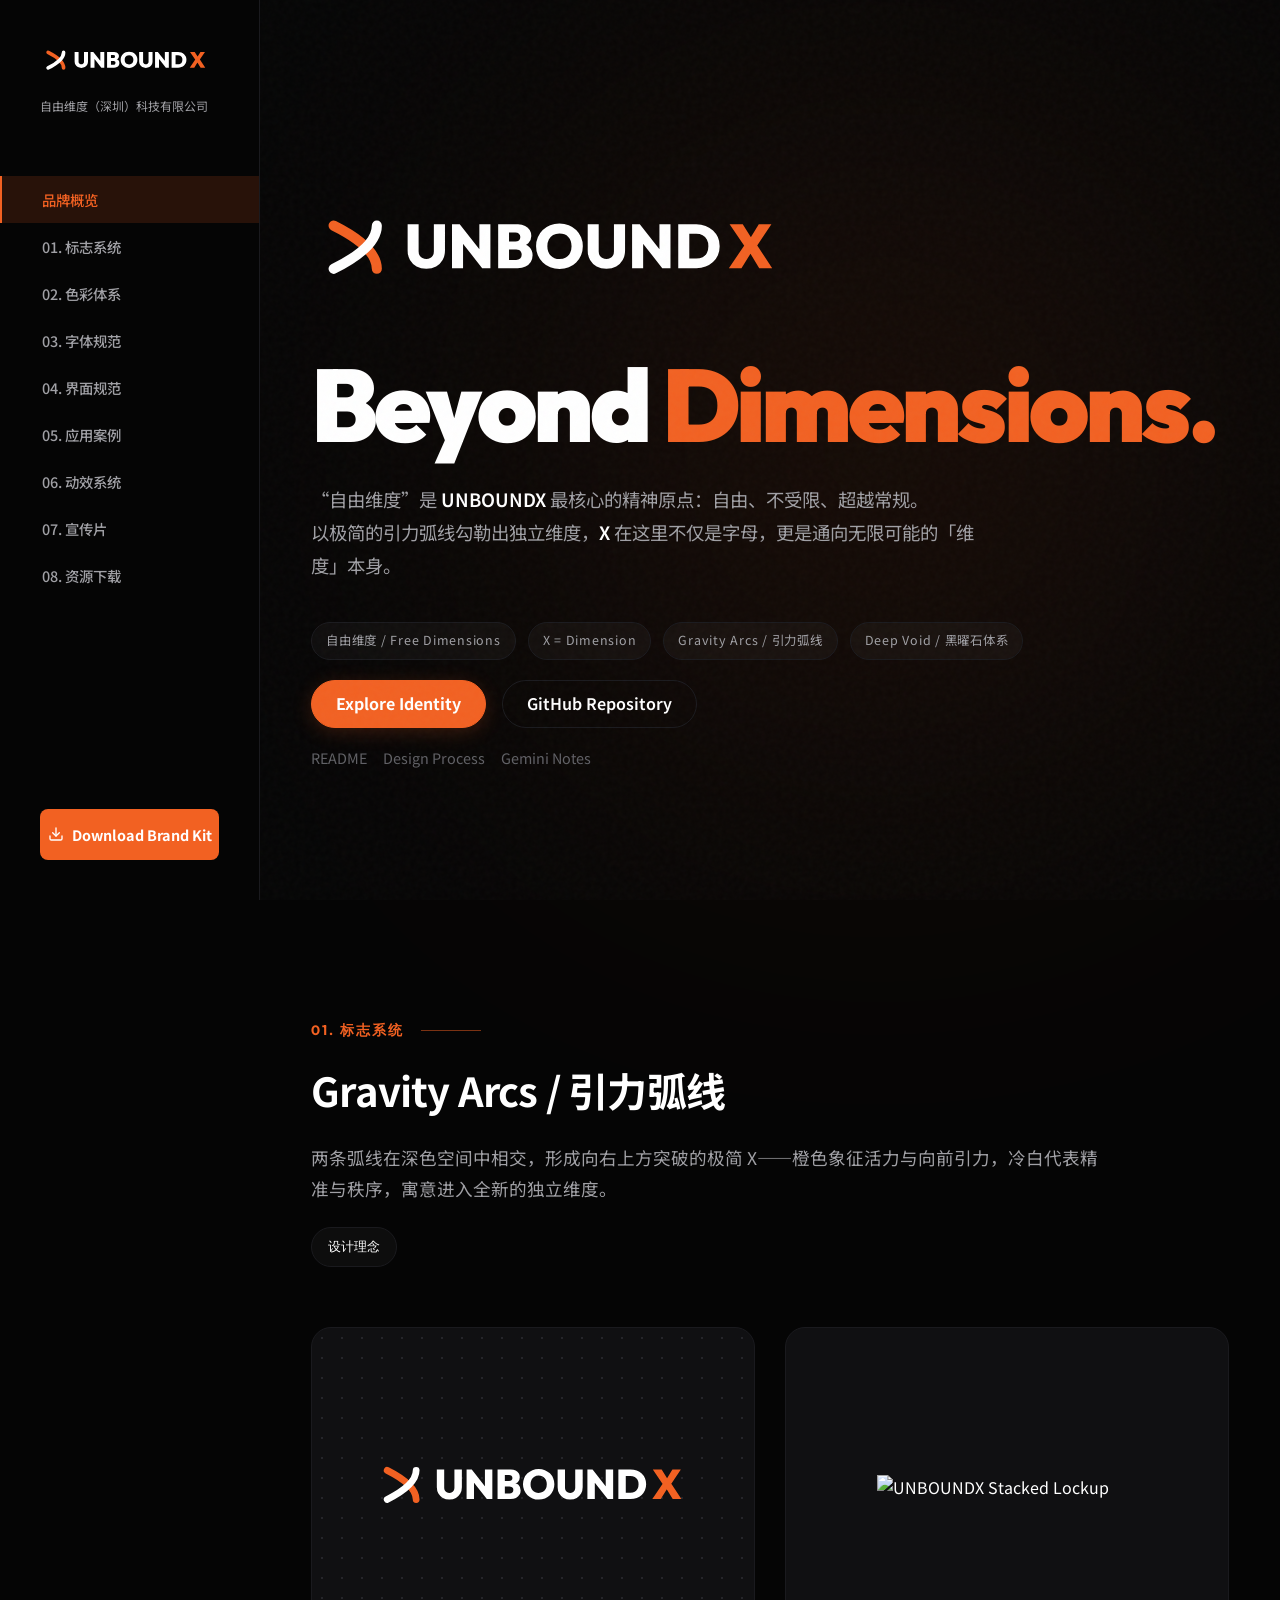
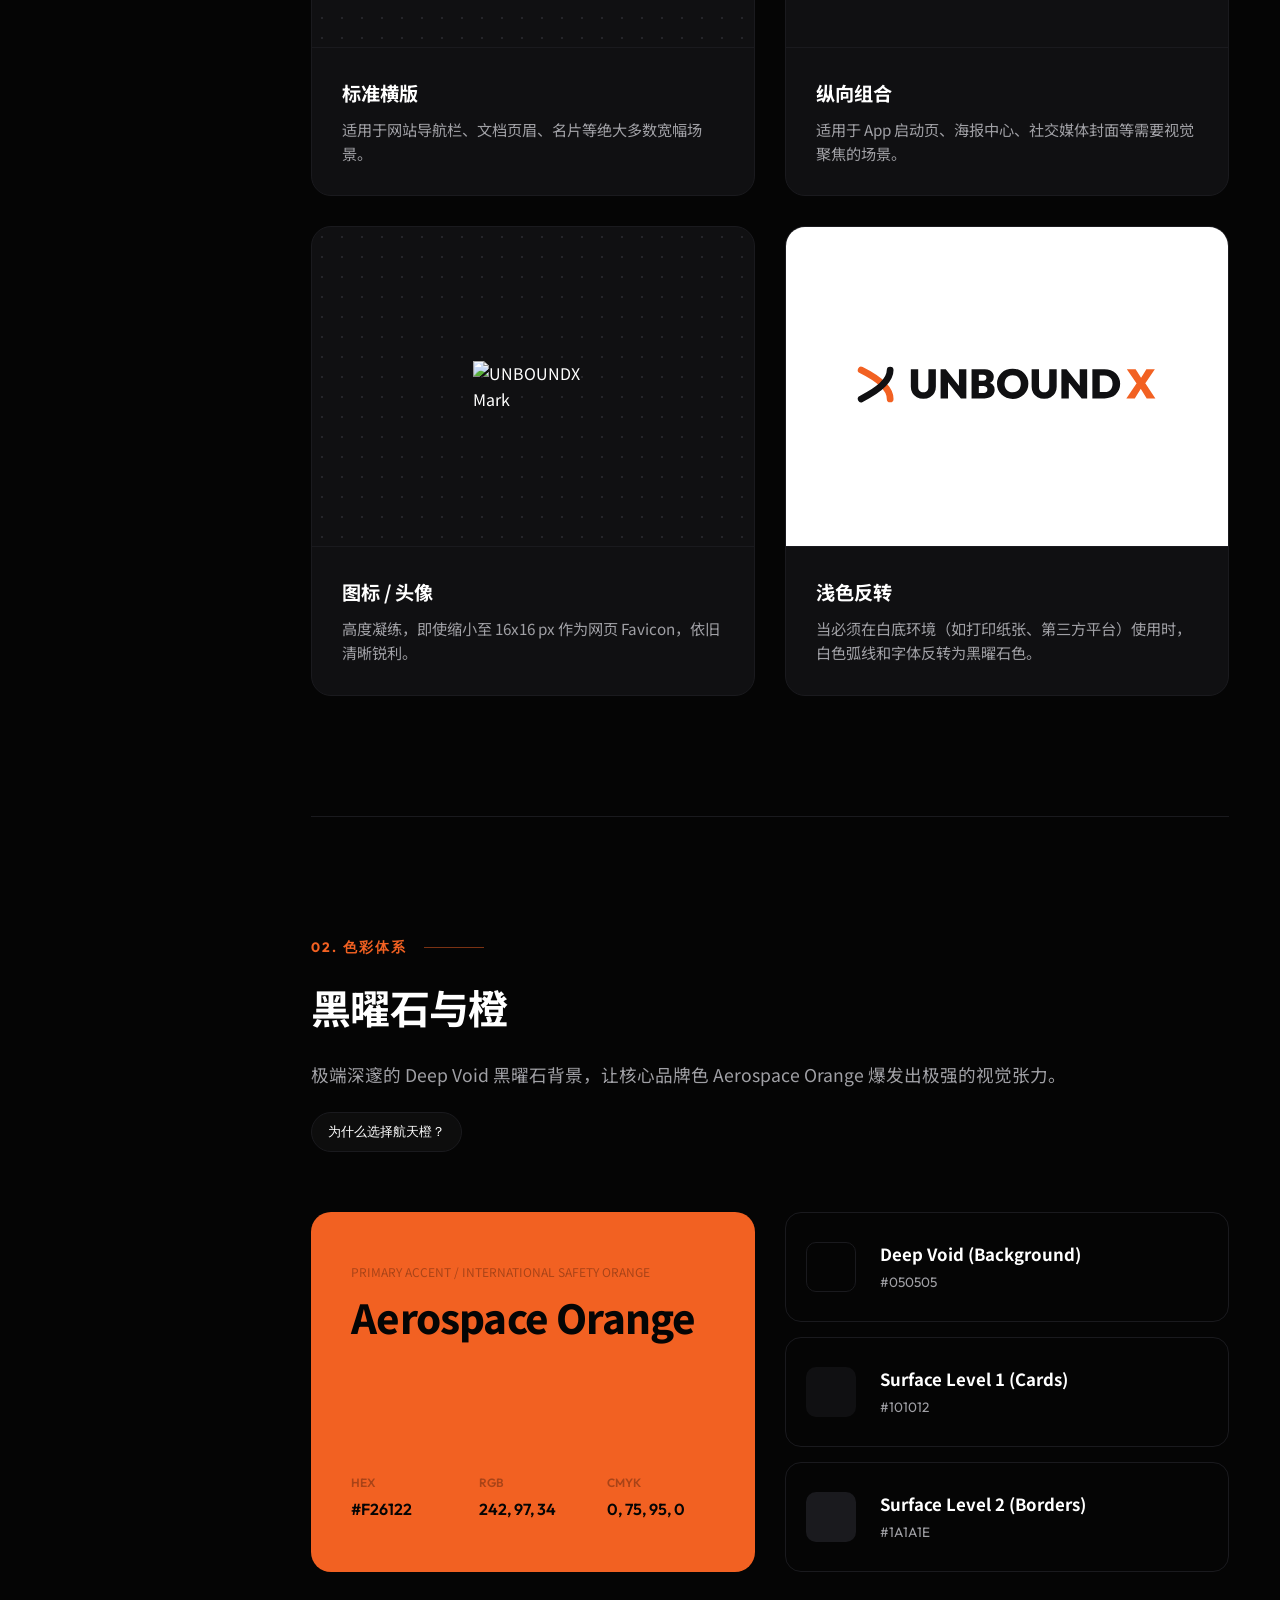
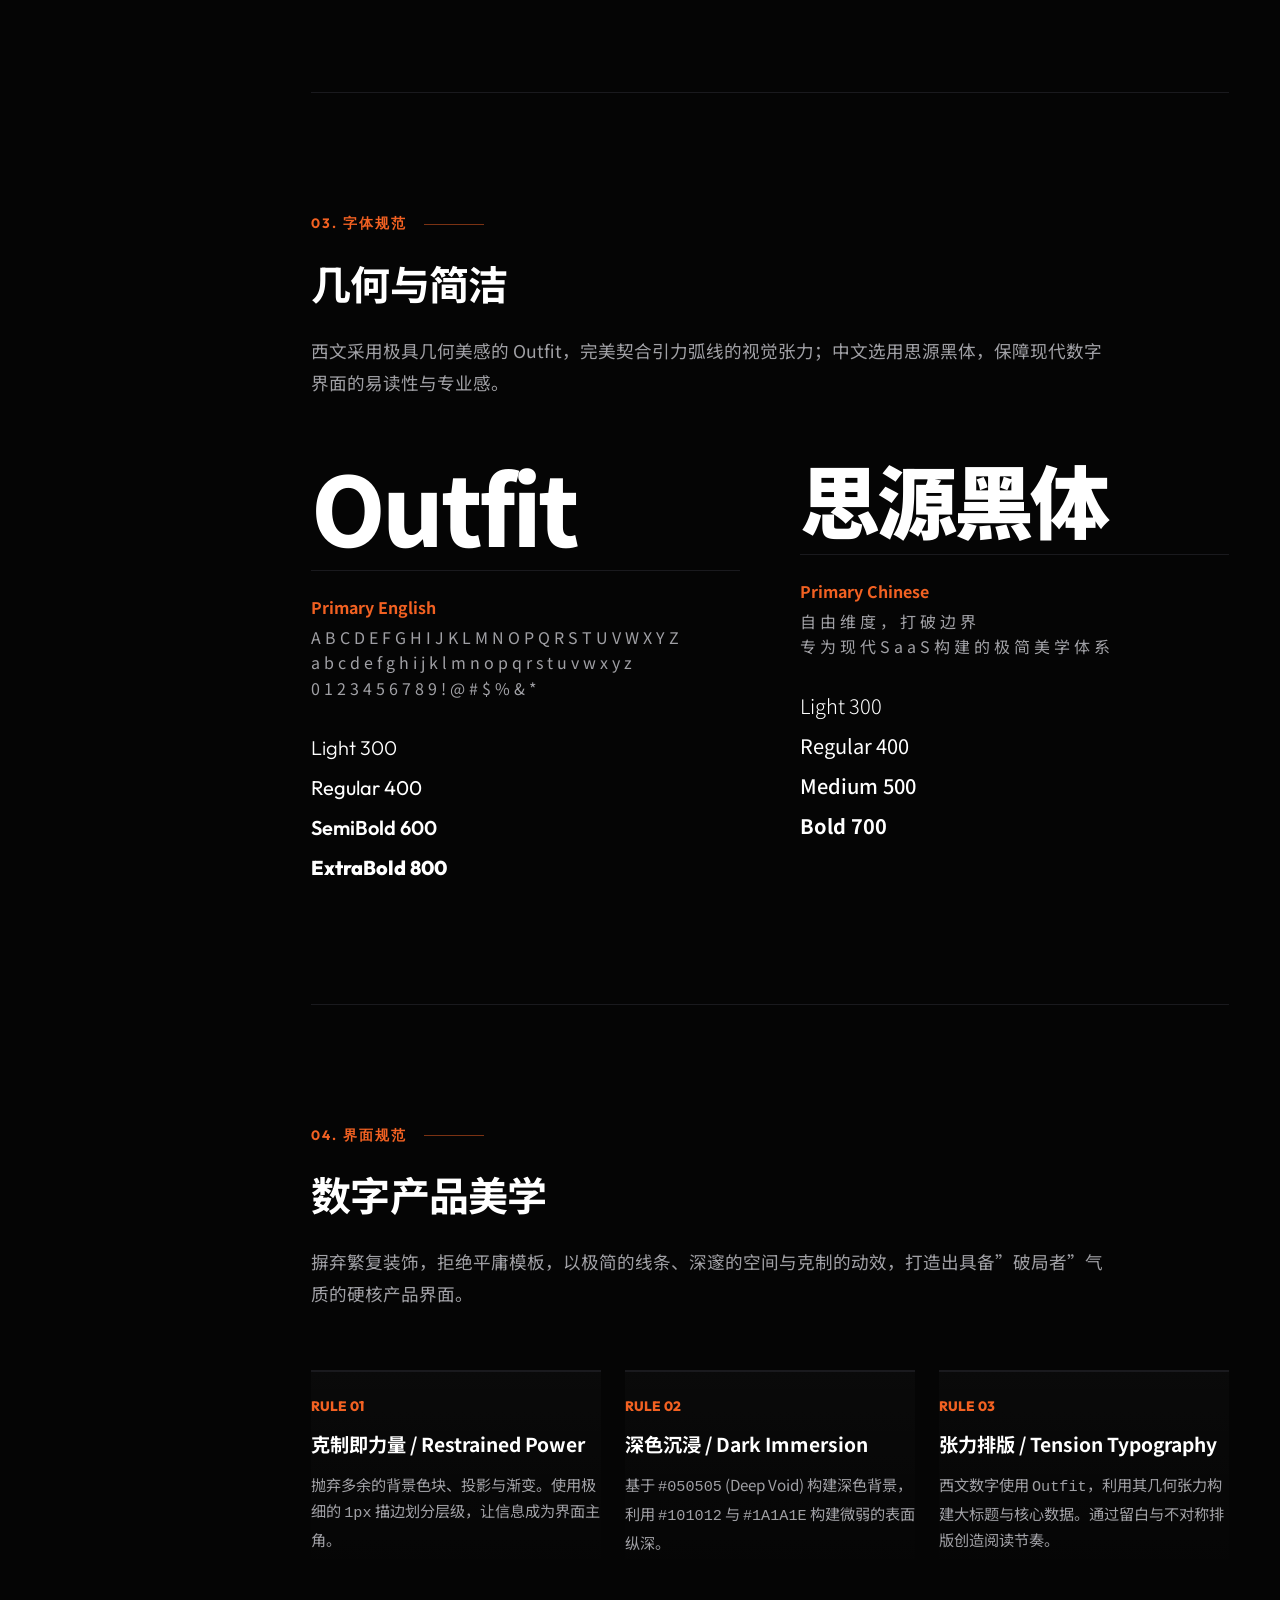
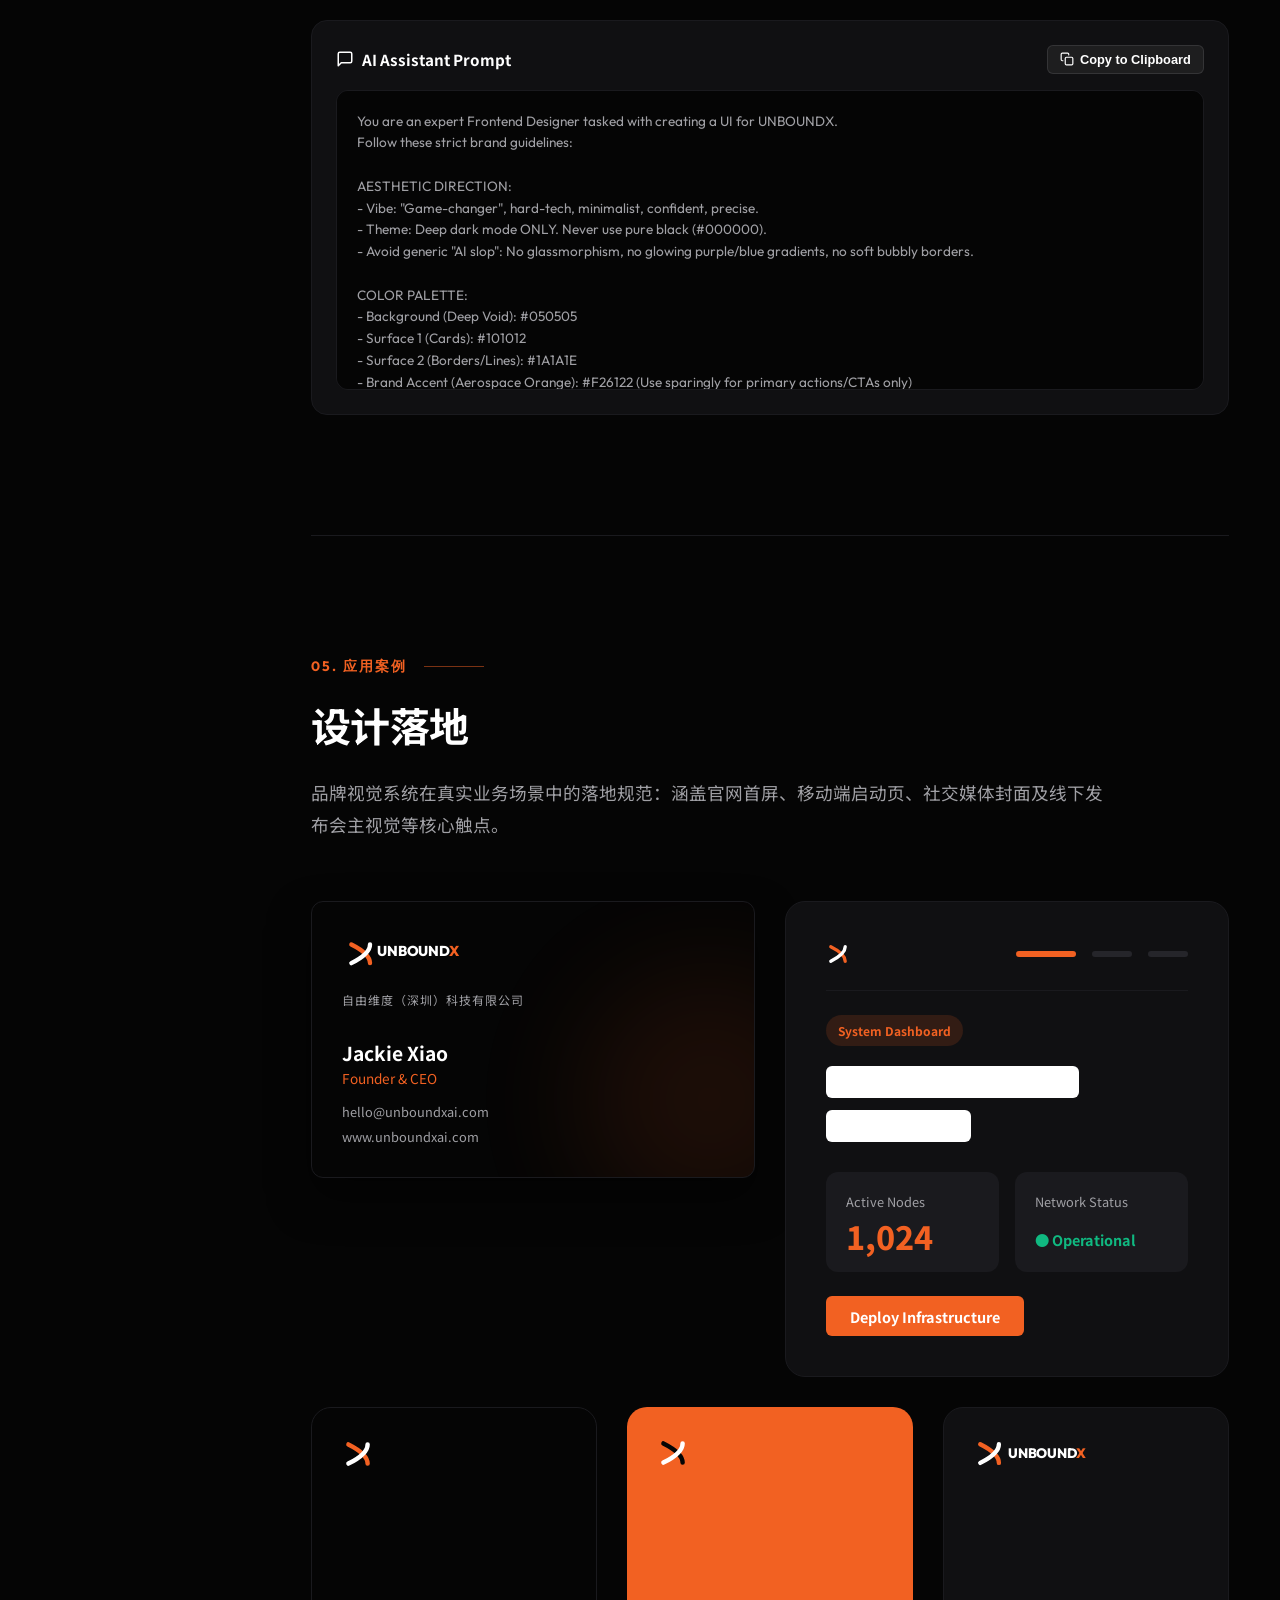
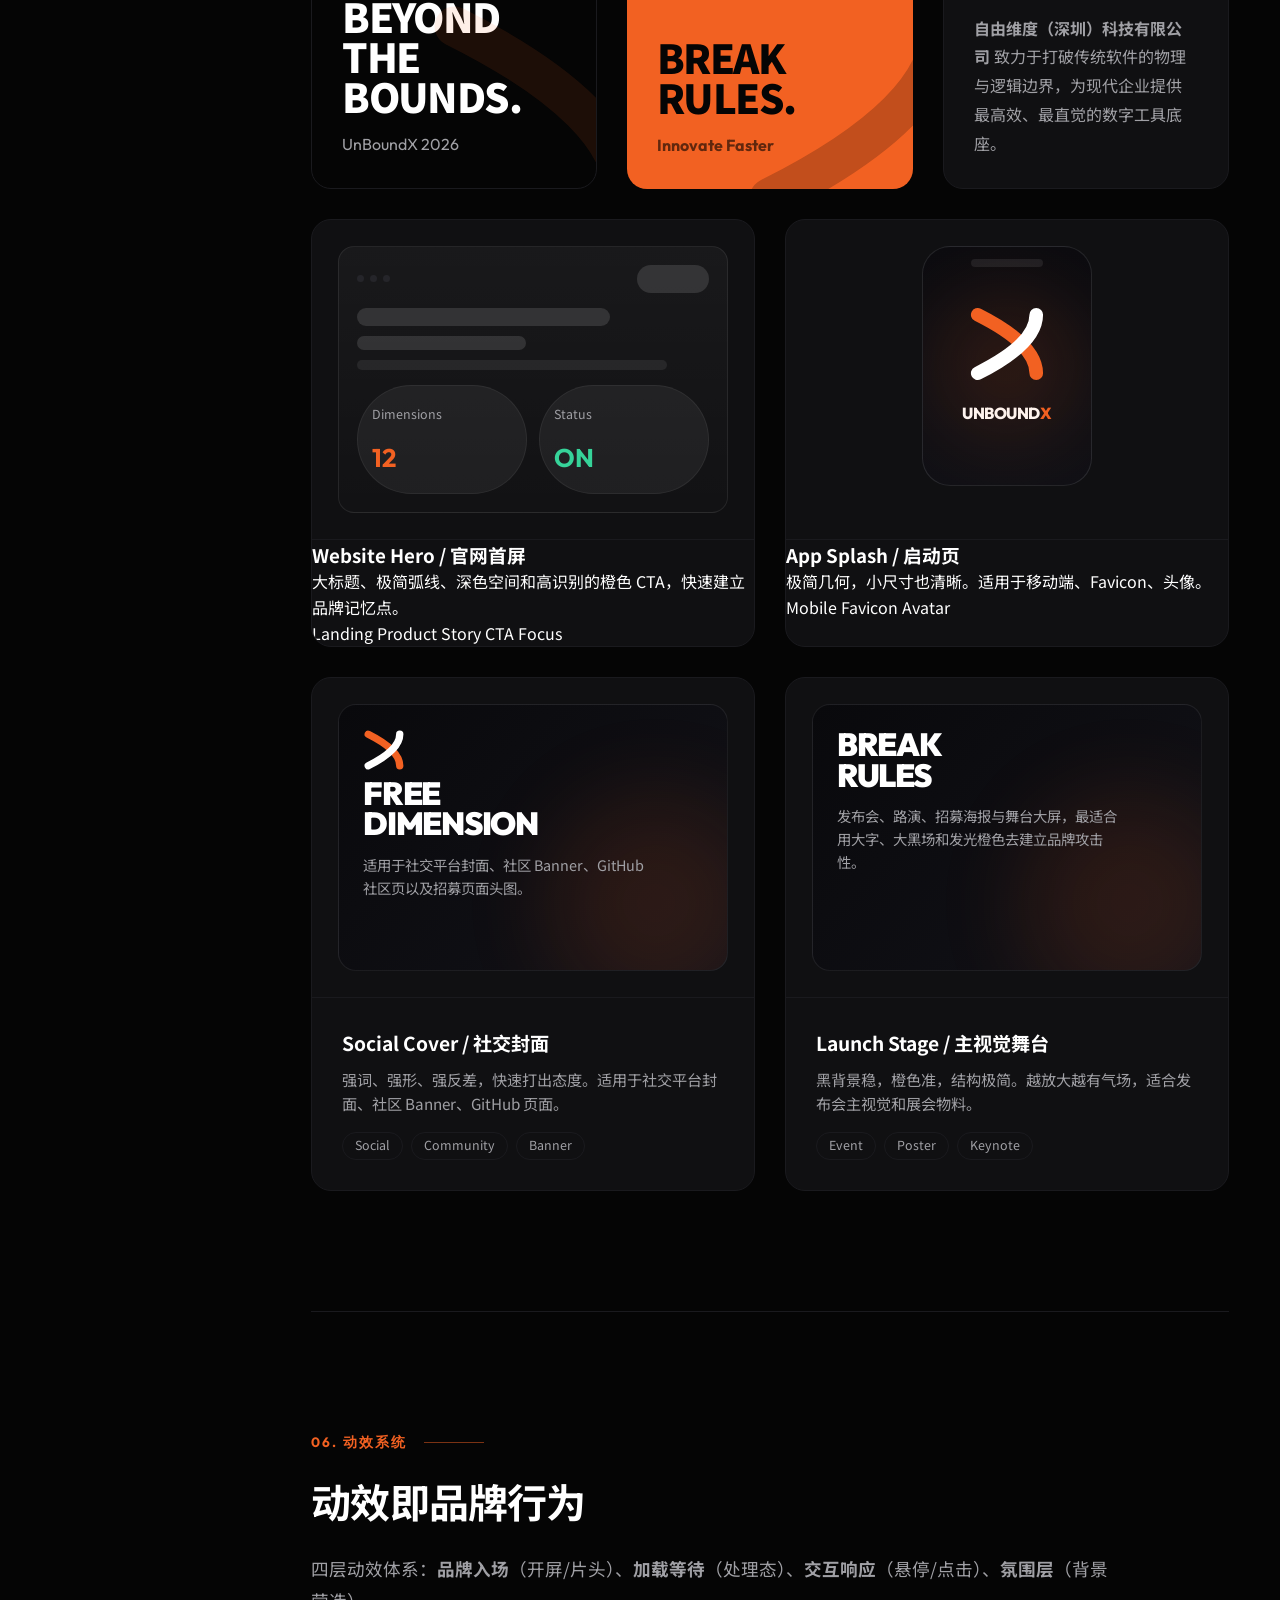
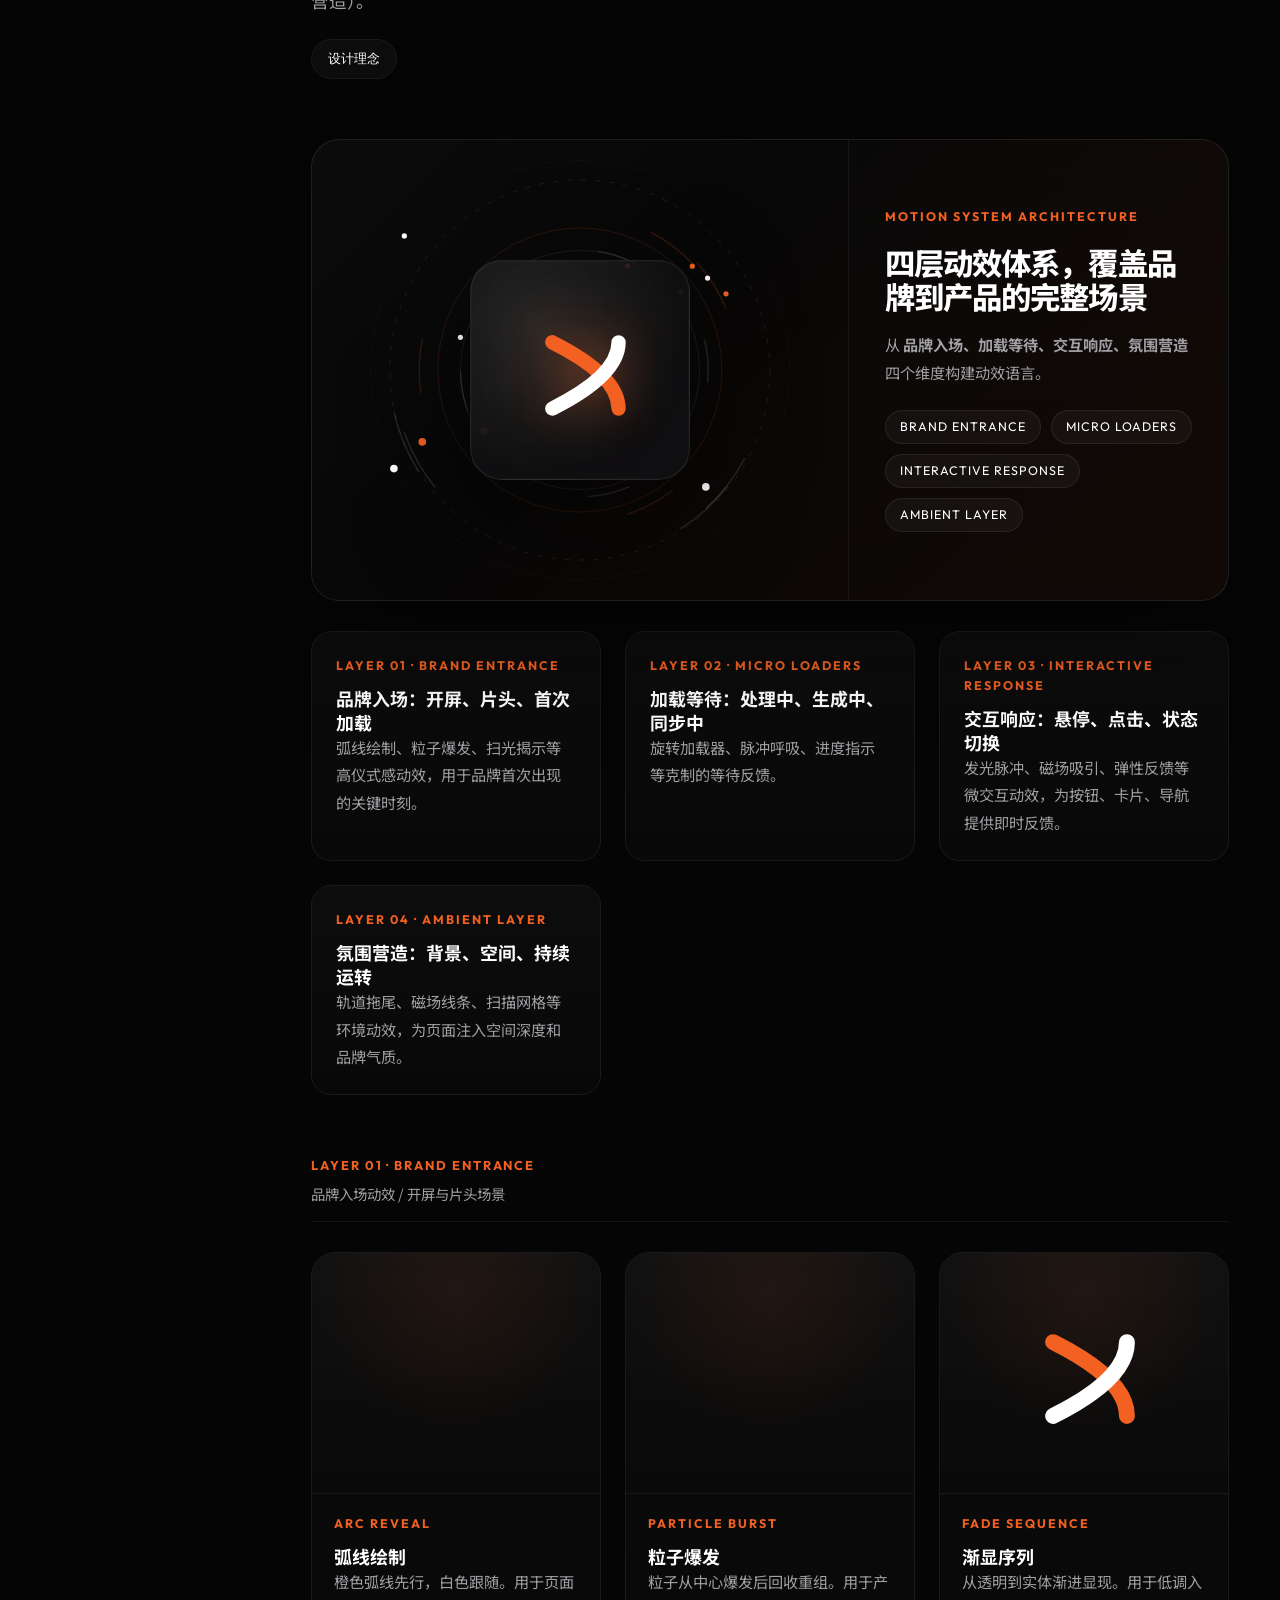
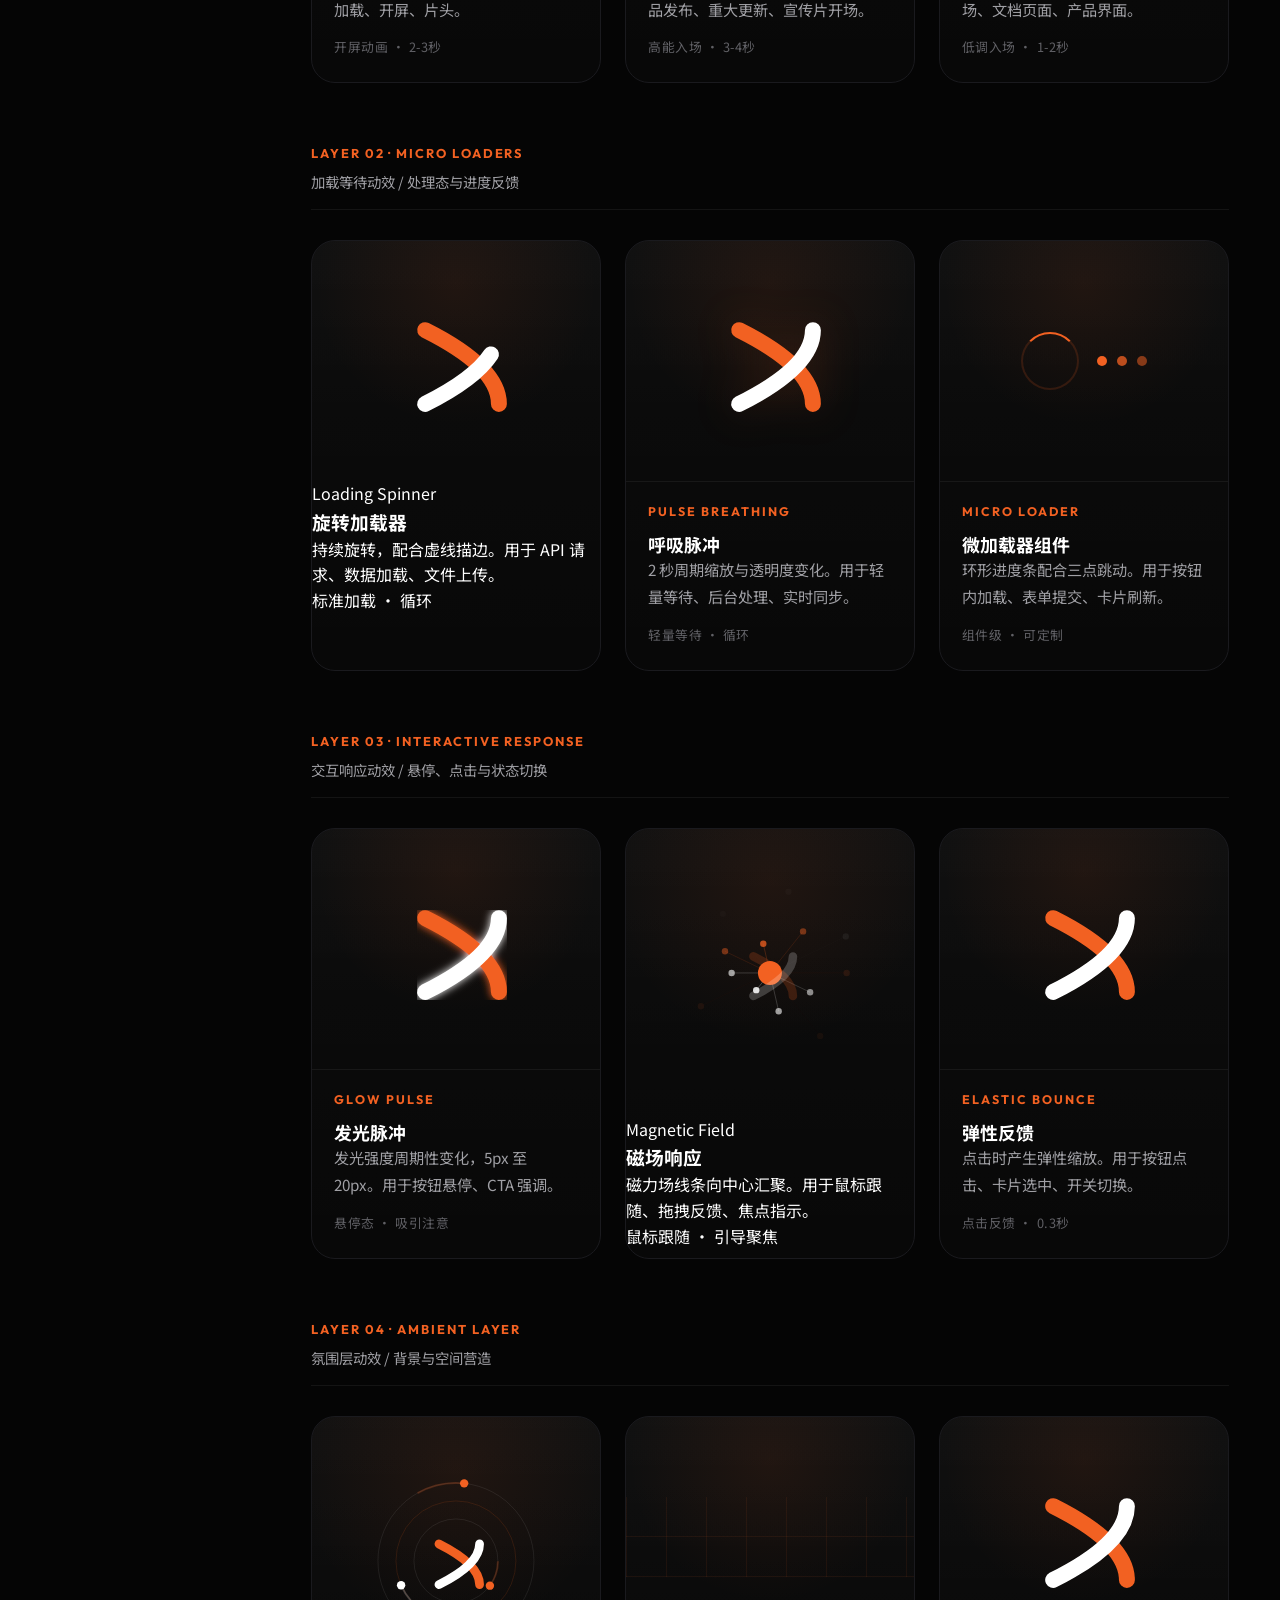
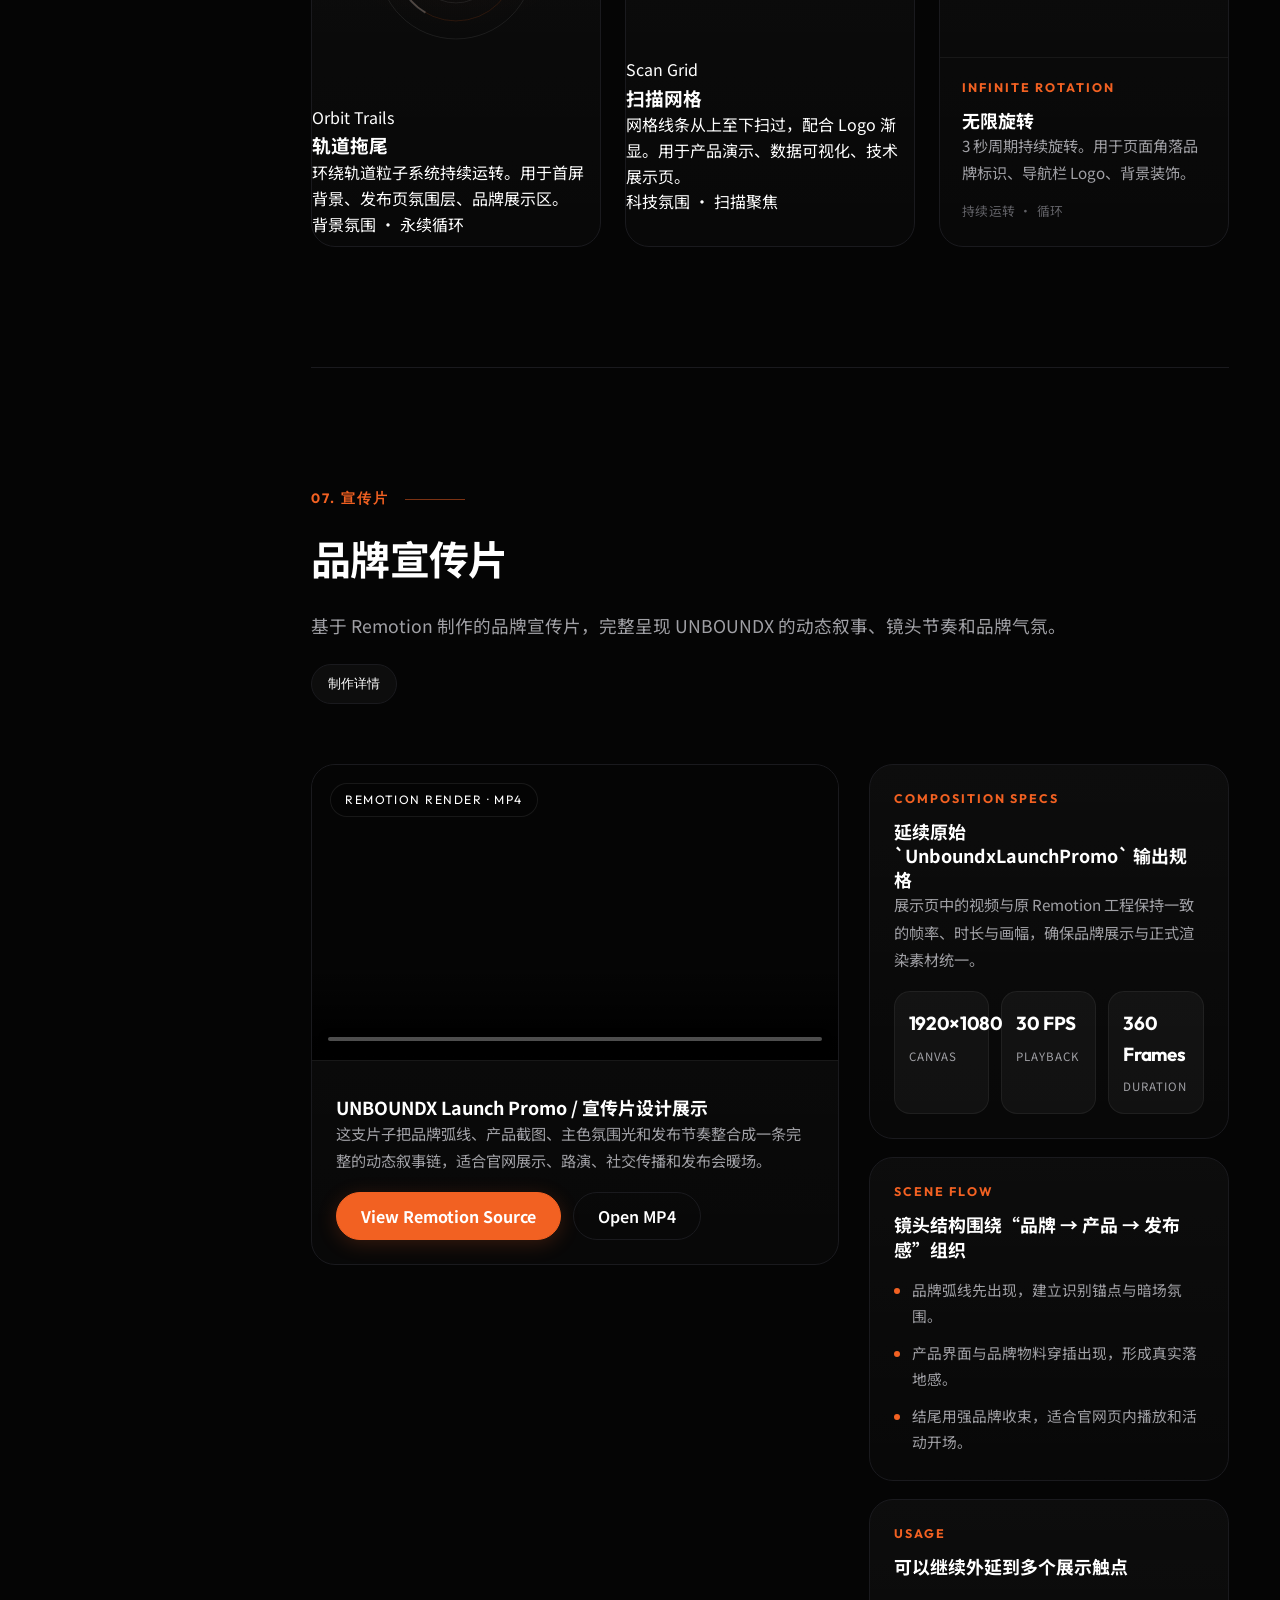
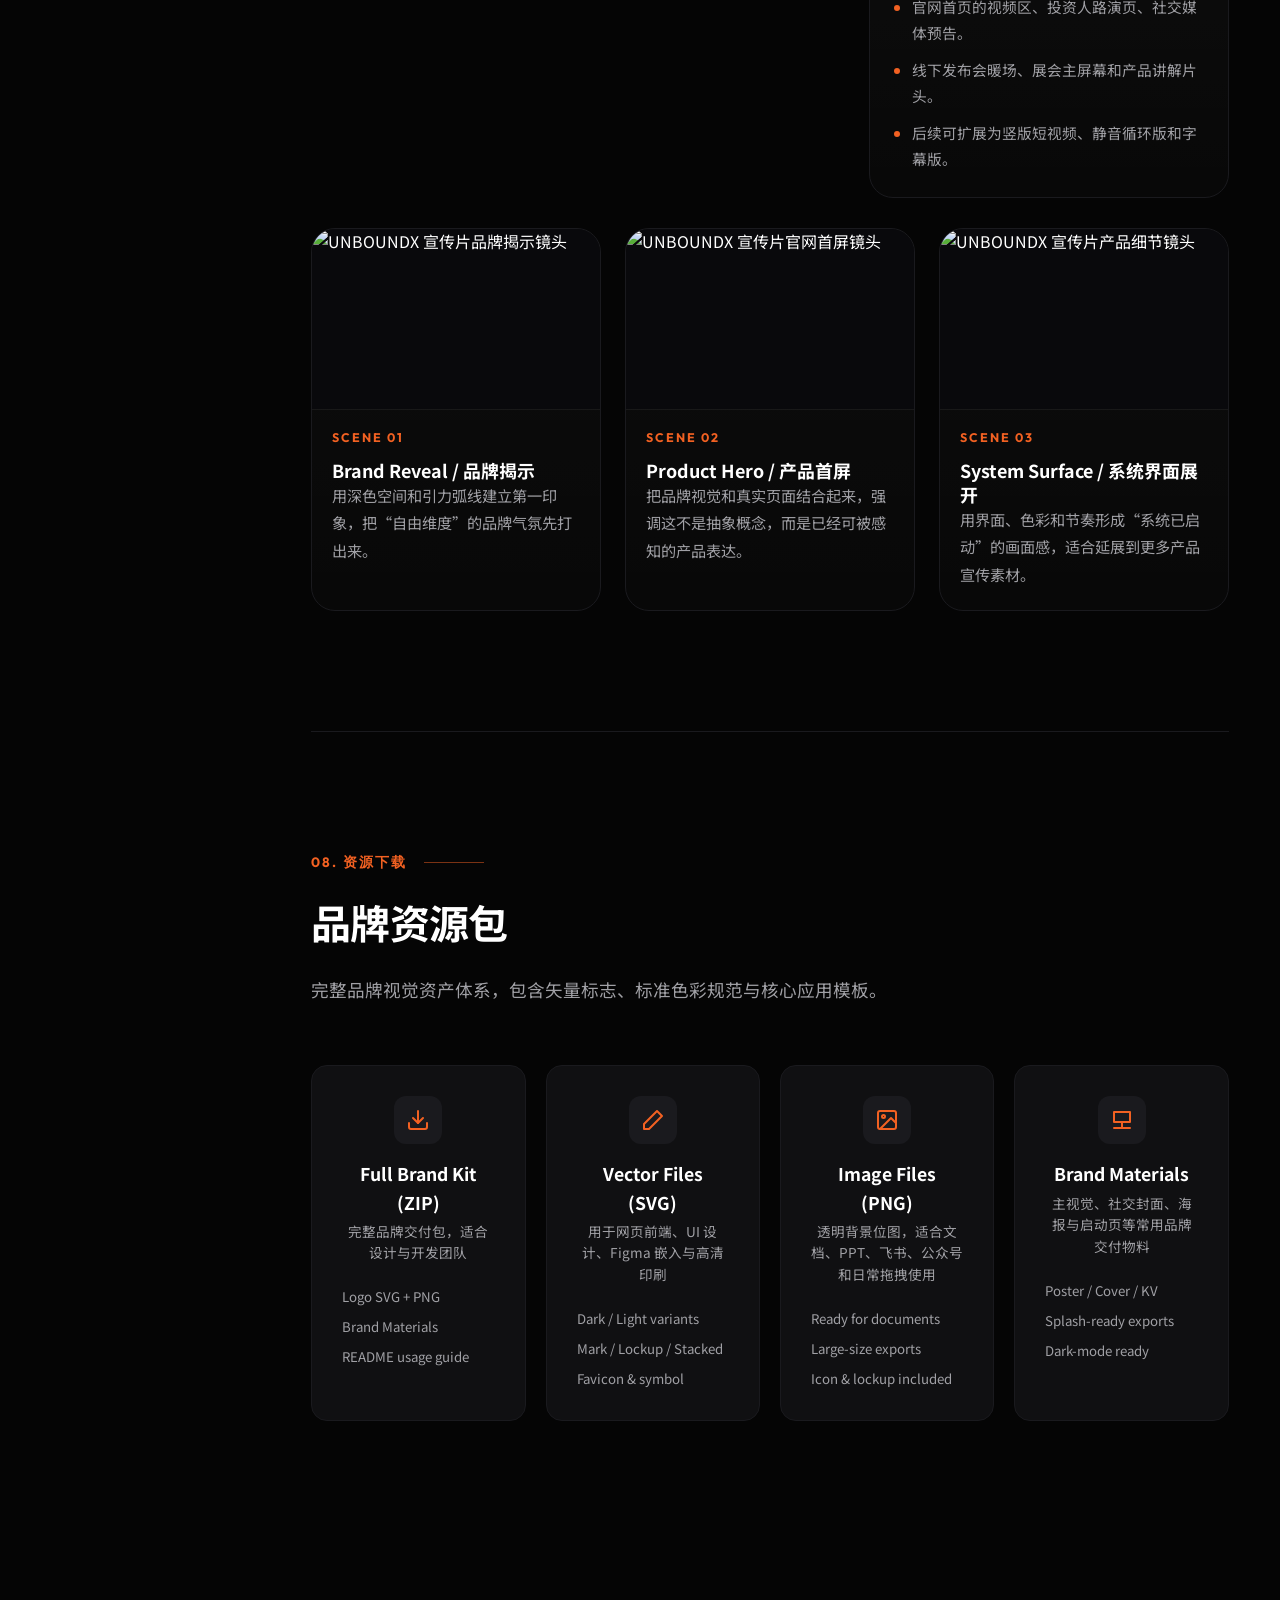
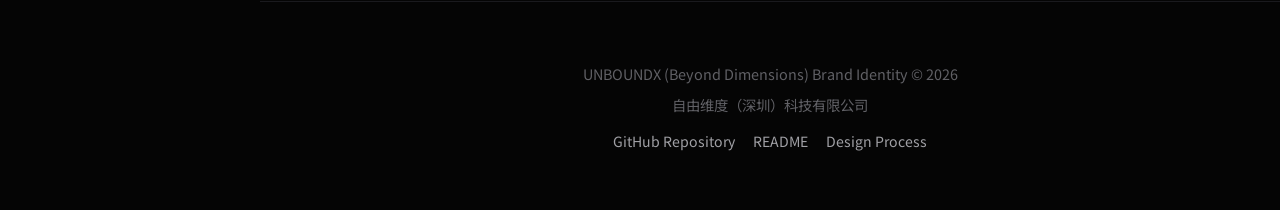
==== commit 7ba4be23: "refactor: 精简页面文字，优化动效和应用案例描述 - 简化动效系统总体介绍，去除冗余表述 - 精简所有动效卡片描述（弧线绘制、粒子爆发、渐显序列等） - 优化应用案例描述（官网首屏、启动页、社" ====
--- a/public/index.html
+++ b/public/index.html
@@ -358,21 +358,21 @@
             <div class="ui-principle-num">RULE 01</div>
             <div class="ui-principle-title">克制即力量 / Restrained Power</div>
             <div class="ui-principle-desc">
-              彻底抛弃多余的背景色块、无意义的投影与渐变。使用极细的 <code>1px</code> 描边 (<code>var(--surface-2)</code>) 来划分层级。让信息本身成为界面的主角，而非容器。
+              抛弃多余的背景色块、投影与渐变。使用极细的 <code>1px</code> 描边划分层级，让信息成为界面主角。
             </div>
           </div>
           <div class="ui-principle-card">
             <div class="ui-principle-num">RULE 02</div>
             <div class="ui-principle-title">深色沉浸 / Dark Immersion</div>
             <div class="ui-principle-desc">
-              绝不使用纯黑。基于 <code>#050505</code> (Deep Void) 构建深色背景，利用 <code>#101012</code> 与 <code>#1A1A1E</code> 构建微弱的表面纵深。文字与元素必须在此环境中保持锐利与高对比。
+              基于 <code>#050505</code> (Deep Void) 构建深色背景，利用 <code>#101012</code> 与 <code>#1A1A1E</code> 构建微弱的表面纵深。
             </div>
           </div>
           <div class="ui-principle-card">
             <div class="ui-principle-num">RULE 03</div>
             <div class="ui-principle-title">张力排版 / Tension Typography</div>
             <div class="ui-principle-desc">
-              西文数字必须使用 <code>Outfit</code>，利用其几何张力构建大标题与核心数据。打破常规的等距网格，通过留白（Negative Space）与不对称排版创造阅读节奏。
+              西文数字使用 <code>Outfit</code>，利用其几何张力构建大标题与核心数据。通过留白与不对称排版创造阅读节奏。
             </div>
           </div>
         </div>
@@ -548,13 +548,13 @@
                 </div>
               </div>
             </div>
-            <div class="card-info">
-              <h3 class="card-title">Website Hero / 官网首屏</h3>
-              <p class="card-desc">这套视觉在官网首页最适合承担“破局者”气质：大标题、极简弧线、深色空间和高识别的橙色 CTA，能快速建立品牌记忆点。</p>
-              <div class="case-tags">
-                <span class="case-tag">Landing</span>
-                <span class="case-tag">Product Story</span>
-                <span class="case-tag">CTA Focus</span>
+            <div class=”card-info”>
+              <h3 class=”card-title”>Website Hero / 官网首屏</h3>
+              <p class=”card-desc”>大标题、极简弧线、深色空间和高识别的橙色 CTA，快速建立品牌记忆点。</p>
+              <div class=”case-tags”>
+                <span class=”case-tag”>Landing</span>
+                <span class=”case-tag”>Product Story</span>
+                <span class=”case-tag”>CTA Focus</span>
               </div>
             </div>
           </article>
@@ -569,13 +569,13 @@
                 <div style="font-family: var(--font-en); font-weight: 800; letter-spacing: -0.03em;">UNBOUND<span style="color: var(--brand-accent);">X</span></div>
               </div>
             </div>
-            <div class="card-info">
-              <h3 class="card-title">App Splash / 启动页</h3>
-              <p class="card-desc">手机端最需要的是“缩小也清晰”的标志。两条弧线在 16×16 到全屏启动页之间都保持高可辨识度，这正是极简几何的价值。</p>
-              <div class="case-tags">
-                <span class="case-tag">Mobile</span>
-                <span class="case-tag">Favicon</span>
-                <span class="case-tag">Avatar</span>
+            <div class=”card-info”>
+              <h3 class=”card-title”>App Splash / 启动页</h3>
+              <p class=”card-desc”>极简几何，小尺寸也清晰。适用于移动端、Favicon、头像。</p>
+              <div class=”case-tags”>
+                <span class=”case-tag”>Mobile</span>
+                <span class=”case-tag”>Favicon</span>
+                <span class=”case-tag”>Avatar</span>
               </div>
             </div>
           </article>
@@ -593,7 +593,7 @@
             </div>
             <div class="card-info">
               <h3 class="card-title">Social Cover / 社交封面</h3>
-              <p class="card-desc">品牌在社交平台往往只有一瞬间的停留时间，因此需要强词、强形和强反差。Deep Void + Aerospace Orange 的组合正适合快速打出态度。</p>
+              <p class="card-desc">强词、强形、强反差，快速打出态度。适用于社交平台封面、社区 Banner、GitHub 页面。</p>
               <div class="case-tags">
                 <span class="case-tag">Social</span>
                 <span class="case-tag">Community</span>
@@ -611,7 +611,7 @@
             </div>
             <div class="card-info">
               <h3 class="card-title">Launch Stage / 主视觉舞台</h3>
-              <p class="card-desc">这套方案从屏幕到线下都成立：黑背景稳，橙色准，结构极简，所以越放大越有气场，也更适合做发布会主视觉和展会物料。</p>
+              <p class="card-desc">黑背景稳，橙色准，结构极简。越放大越有气场，适合发布会主视觉和展会物料。</p>
               <div class="case-tags">
                 <span class="case-tag">Event</span>
                 <span class="case-tag">Poster</span>
@@ -626,7 +626,7 @@
         <div class="section-header">
           <div class="section-tag">06. 动效系统</div>
           <h2 class="section-title">动效即品牌行为</h2>
-          <p class="section-desc">动效系统按使用场景分为四个层次：<strong>品牌入场</strong>用于开屏与片头、<strong>加载等待</strong>用于处理态反馈、<strong>交互响应</strong>用于按钮与悬停、<strong>氛围层</strong>用于背景与空间营造。每个动效都经过克制设计，确保在不同触点保持一致的维度突破气质。</p>
+          <p class="section-desc">四层动效体系：<strong>品牌入场</strong>（开屏/片头）、<strong>加载等待</strong>（处理态）、<strong>交互响应</strong>（悬停/点击）、<strong>氛围层</strong>（背景营造）。</p>
           <div class="section-utility">
             <button type="button" class="info-button" data-dialog-open="motion-philosophy-dialog">设计理念</button>
           </div>
@@ -651,8 +651,8 @@
 
           <div class="motion-stage-copy">
             <div class="motion-stage-kicker">Motion System Architecture</div>
-            <h3 class="motion-stage-title">四层动效体系，覆盖从品牌到产品的完整场景</h3>
-            <p class="motion-stage-desc">从 <strong>品牌入场、加载等待、交互响应、氛围营造</strong> 四个维度构建动效语言，确保在官网、产品界面、宣传片和演示场景中都能找到对应的动效方案。</p>
+            <h3 class="motion-stage-title">四层动效体系，覆盖品牌到产品的完整场景</h3>
+            <p class="motion-stage-desc">从 <strong>品牌入场、加载等待、交互响应、氛围营造</strong> 四个维度构建动效语言。</p>
             <div class="motion-chip-row">
               <span class="motion-chip">Brand Entrance</span>
               <span class="motion-chip">Micro Loaders</span>
@@ -666,22 +666,22 @@
           <article class="motion-principle">
             <div class="motion-principle-kicker">Layer 01 · Brand Entrance</div>
             <h3 class="motion-principle-title">品牌入场：开屏、片头、首次加载</h3>
-            <p class="motion-principle-desc">弧线绘制、粒子爆发、扫光揭示等高仪式感动效，用于品牌首次出现的关键时刻，营造维度激活的唤醒感。</p>
+            <p class="motion-principle-desc">弧线绘制、粒子爆发、扫光揭示等高仪式感动效，用于品牌首次出现的关键时刻。</p>
           </article>
           <article class="motion-principle">
             <div class="motion-principle-kicker">Layer 02 · Micro Loaders</div>
             <h3 class="motion-principle-title">加载等待：处理中、生成中、同步中</h3>
-            <p class="motion-principle-desc">旋转加载器、脉冲呼吸、进度指示等克制的等待反馈，让用户感知系统正在工作，而不是卡住了。</p>
+            <p class="motion-principle-desc">旋转加载器、脉冲呼吸、进度指示等克制的等待反馈。</p>
           </article>
           <article class="motion-principle">
             <div class="motion-principle-kicker">Layer 03 · Interactive Response</div>
             <h3 class="motion-principle-title">交互响应：悬停、点击、状态切换</h3>
-            <p class="motion-principle-desc">发光脉冲、磁场吸引、弹性反馈等微交互动效，为按钮、卡片、导航提供即时的视觉反馈。</p>
+            <p class="motion-principle-desc">发光脉冲、磁场吸引、弹性反馈等微交互动效，为按钮、卡片、导航提供即时反馈。</p>
           </article>
           <article class="motion-principle">
             <div class="motion-principle-kicker">Layer 04 · Ambient Layer</div>
             <h3 class="motion-principle-title">氛围营造：背景、空间、持续运转</h3>
-            <p class="motion-principle-desc">轨道拖尾、磁场线条、扫描网格等环境动效，为页面注入空间深度和品牌气质，但不抢夺主要内容的注意力。</p>
+            <p class="motion-principle-desc">轨道拖尾、磁场线条、扫描网格等环境动效，为页面注入空间深度和品牌气质。</p>
           </article>
         </div>
 
@@ -702,7 +702,7 @@
             <div class="motion-demo-meta">
               <div class="motion-demo-kicker">Arc Reveal</div>
               <h3 class="motion-demo-title">弧线绘制</h3>
-              <p class="motion-demo-desc">Logo 入场的标准方式，橙色弧线先行绘制，白色弧线紧随其后，营造维度逐层激活的仪式感。适合页面加载、开屏与片头品牌揭示。</p>
+              <p class="motion-demo-desc">橙色弧线先行，白色跟随。用于页面加载、开屏、片头。</p>
               <span class="motion-demo-note">开屏动画 · 2-3秒</span>
             </div>
           </article>
@@ -716,7 +716,7 @@
             <div class="motion-demo-meta">
               <div class="motion-demo-kicker">Particle Burst</div>
               <h3 class="motion-demo-title">粒子爆发</h3>
-              <p class="motion-demo-desc">Logo 从中心向外爆发粒子，随后粒子回收重组为完整标识。适合产品发布、重大更新、宣传片开场等高能量时刻。</p>
+              <p class="motion-demo-desc">粒子从中心爆发后回收重组。用于产品发布、重大更新、宣传片开场。</p>
               <span class="motion-demo-note">高能入场 · 3-4秒</span>
             </div>
           </article>
@@ -731,7 +731,7 @@
             <div class="motion-demo-meta">
               <div class="motion-demo-kicker">Fade Sequence</div>
               <h3 class="motion-demo-title">渐显序列</h3>
-              <p class="motion-demo-desc">Logo 从透明到实体的渐进显现，配合轻微的模糊到清晰过渡。适合低调入场、文档页面、产品界面的品牌标识显示。</p>
+              <p class="motion-demo-desc">从透明到实体渐进显现。用于低调入场、文档页面、产品界面。</p>
               <span class="motion-demo-note">低调入场 · 1-2秒</span>
             </div>
           </article>
@@ -751,11 +751,11 @@
                 <path class="motion-arc-white" d="M35.4 103.8q68.4-34.2 68.4-68.4"/>
               </svg>
             </div>
-            <div class="motion-demo-meta">
-              <div class="motion-demo-kicker">Loading Spinner</div>
-              <h3 class="motion-demo-title">旋转加载器</h3>
-              <p class="motion-demo-desc">Logo 持续旋转，配合虚线描边营造”系统运转中”的视觉反馈。适合 API 请求、数据加载、文件上传等等待场景。</p>
-              <span class="motion-demo-note">标准加载 · 循环</span>
+            <div class=”motion-demo-meta”>
+              <div class=”motion-demo-kicker”>Loading Spinner</div>
+              <h3 class=”motion-demo-title”>旋转加载器</h3>
+              <p class=”motion-demo-desc”>持续旋转，配合虚线描边。用于 API 请求、数据加载、文件上传。</p>
+              <span class=”motion-demo-note”>标准加载 · 循环</span>
             </div>
           </article>
 
@@ -769,7 +769,7 @@
             <div class="motion-demo-meta">
               <div class="motion-demo-kicker">Pulse Breathing</div>
               <h3 class="motion-demo-title">呼吸脉冲</h3>
-              <p class="motion-demo-desc">Logo 以 2 秒周期进行缩放与透明度变化，模拟呼吸节奏。适合轻量等待、后台处理、实时同步等低干扰场景。</p>
+              <p class="motion-demo-desc">2 秒周期缩放与透明度变化。用于轻量等待、后台处理、实时同步。</p>
               <span class="motion-demo-note">轻量等待 · 循环</span>
             </div>
           </article>
@@ -788,7 +788,7 @@
             <div class="motion-demo-meta">
               <div class="motion-demo-kicker">Micro Loader</div>
               <h3 class="motion-demo-title">微加载器组件</h3>
-              <p class="motion-demo-desc">环形进度条配合三点跳动，可延展为按钮内加载、表单提交、卡片刷新等组件级等待反馈。</p>
+              <p class="motion-demo-desc">环形进度条配合三点跳动。用于按钮内加载、表单提交、卡片刷新。</p>
               <span class="motion-demo-note">组件级 · 可定制</span>
             </div>
           </article>
@@ -822,7 +822,7 @@
             <div class="motion-demo-meta">
               <div class="motion-demo-kicker">Glow Pulse</div>
               <h3 class="motion-demo-title">发光脉冲</h3>
-              <p class="motion-demo-desc">Logo 发光强度周期性变化，从 5px 扩散至 20px。适合按钮悬停、CTA 强调、播放按钮等需要吸引注意力的交互元素。</p>
+              <p class="motion-demo-desc">发光强度周期性变化，5px 至 20px。用于按钮悬停、CTA 强调。</p>
               <span class="motion-demo-note">悬停态 · 吸引注意</span>
             </div>
           </article>
@@ -833,11 +833,11 @@
                 您的浏览器不支持 Canvas 动画
               </canvas>
             </div>
-            <div class="motion-demo-meta">
-              <div class="motion-demo-kicker">Magnetic Field</div>
-              <h3 class="motion-demo-title">磁场响应</h3>
-              <p class="motion-demo-desc">磁力场线条从四周向中心 X 标识汇聚，视觉化地表达”能量向心牵引”。适合鼠标跟随、拖拽反馈、焦点指示等引导性交互。</p>
-              <span class="motion-demo-note">鼠标跟随 · 引导聚焦</span>
+            <div class=”motion-demo-meta”>
+              <div class=”motion-demo-kicker”>Magnetic Field</div>
+              <h3 class=”motion-demo-title”>磁场响应</h3>
+              <p class=”motion-demo-desc”>磁力场线条向中心汇聚。用于鼠标跟随、拖拽反馈、焦点指示。</p>
+              <span class=”motion-demo-note”>鼠标跟随 · 引导聚焦</span>
             </div>
           </article>
 
@@ -851,7 +851,7 @@
             <div class="motion-demo-meta">
               <div class="motion-demo-kicker">Elastic Bounce</div>
               <h3 class="motion-demo-title">弹性反馈</h3>
-              <p class="motion-demo-desc">Logo 在点击时产生弹性缩放，配合 cubic-bezier 缓动曲线营造物理感。适合按钮点击、卡片选中、开关切换等即时反馈。</p>
+              <p class="motion-demo-desc">点击时产生弹性缩放。用于按钮点击、卡片选中、开关切换。</p>
               <span class="motion-demo-note">点击反馈 · 0.3秒</span>
             </div>
           </article>
@@ -870,11 +870,11 @@
                 您的浏览器不支持 Canvas 动画
               </canvas>
             </div>
-            <div class="motion-demo-meta">
-              <div class="motion-demo-kicker">Orbit Trails</div>
-              <h3 class="motion-demo-title">轨道拖尾</h3>
-              <p class="motion-demo-desc">环绕 Logo 的轨道粒子系统，以不同速度持续运转，表现”维度运行中”的永续状态。适合首屏背景、发布页氛围层、品牌展示区。</p>
-              <span class="motion-demo-note">背景氛围 · 永续循环</span>
+            <div class=”motion-demo-meta”>
+              <div class=”motion-demo-kicker”>Orbit Trails</div>
+              <h3 class=”motion-demo-title”>轨道拖尾</h3>
+              <p class=”motion-demo-desc”>环绕轨道粒子系统持续运转。用于首屏背景、发布页氛围层、品牌展示区。</p>
+              <span class=”motion-demo-note”>背景氛围 · 永续循环</span>
             </div>
           </article>
 
@@ -888,11 +888,11 @@
                 </svg>
               </div>
             </div>
-            <div class="motion-demo-meta">
-              <div class="motion-demo-kicker">Scan Grid</div>
-              <h3 class="motion-demo-title">扫描网格</h3>
-              <p class="motion-demo-desc">网格线条从上至下扫过，配合 Logo 渐显，营造”系统正在扫描 / 数据正在对焦”的科技感。适合产品演示、数据可视化、技术展示页。</p>
-              <span class="motion-demo-note">科技氛围 · 扫描聚焦</span>
+            <div class=”motion-demo-meta”>
+              <div class=”motion-demo-kicker”>Scan Grid</div>
+              <h3 class=”motion-demo-title”>扫描网格</h3>
+              <p class=”motion-demo-desc”>网格线条从上至下扫过，配合 Logo 渐显。用于产品演示、数据可视化、技术展示页。</p>
+              <span class=”motion-demo-note”>科技氛围 · 扫描聚焦</span>
             </div>
           </article>
 
@@ -906,7 +906,7 @@
             <div class="motion-demo-meta">
               <div class="motion-demo-kicker">Infinite Rotation</div>
               <h3 class="motion-demo-title">无限旋转</h3>
-              <p class="motion-demo-desc">Logo 以 3 秒周期持续旋转，速度恒定。适合作为页面角落的品牌标识、导航栏 Logo、或背景装饰元素，保持品牌存在感。</p>
+              <p class="motion-demo-desc">3 秒周期持续旋转。用于页面角落品牌标识、导航栏 Logo、背景装饰。</p>
               <span class="motion-demo-note">持续运转 · 循环</span>
             </div>
           </article>
@@ -1089,7 +1089,7 @@
             </div>
             <div>
               <h3 style="font-size: 1.1rem; margin-bottom: 4px;">Full Brand Kit (ZIP)</h3>
-              <p style="color: var(--text-secondary); font-size: 0.85rem; margin-bottom: 10px;">完整品牌交付包，适合一次性交给设计、市场与开发团队</p>
+              <p style="color: var(--text-secondary); font-size: 0.85rem; margin-bottom: 10px;">完整品牌交付包，适合设计与开发团队</p>
             </div>
             <ul class="dl-list">
               <li>Logo SVG + PNG</li>
